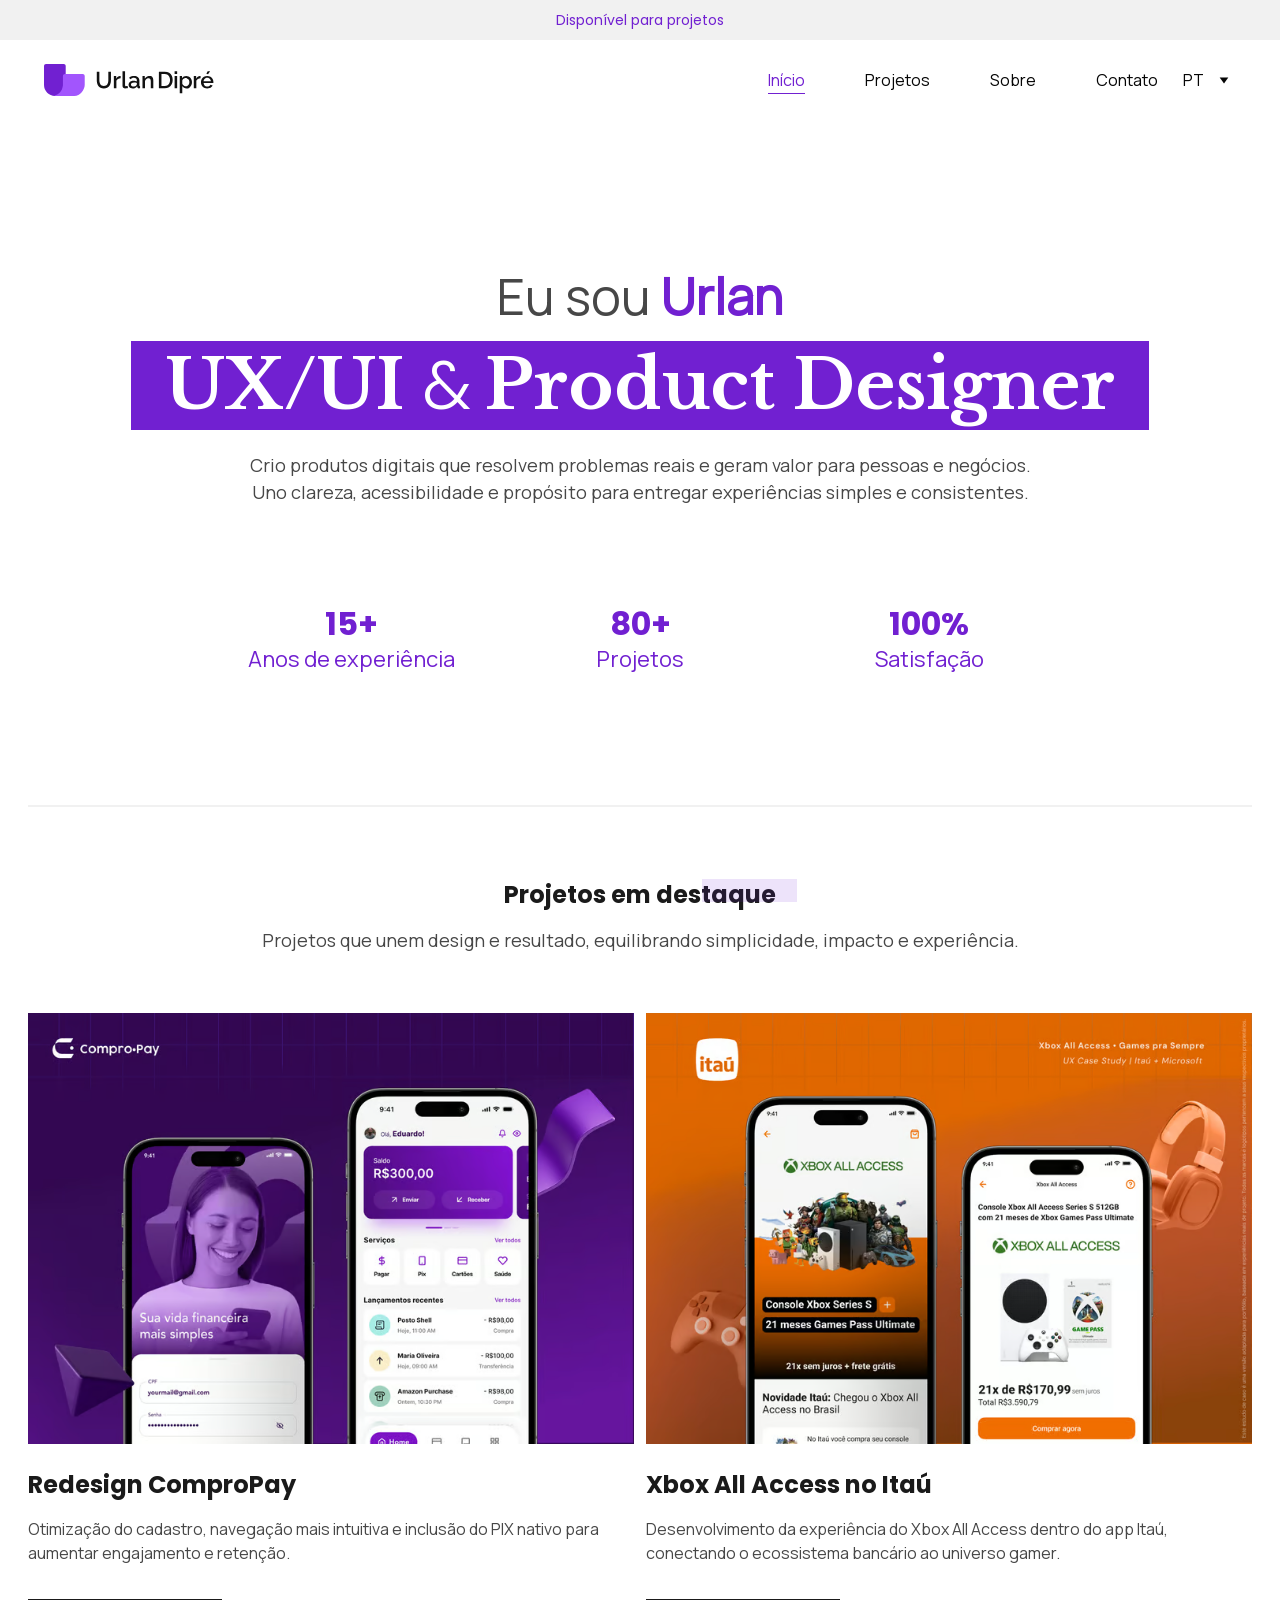
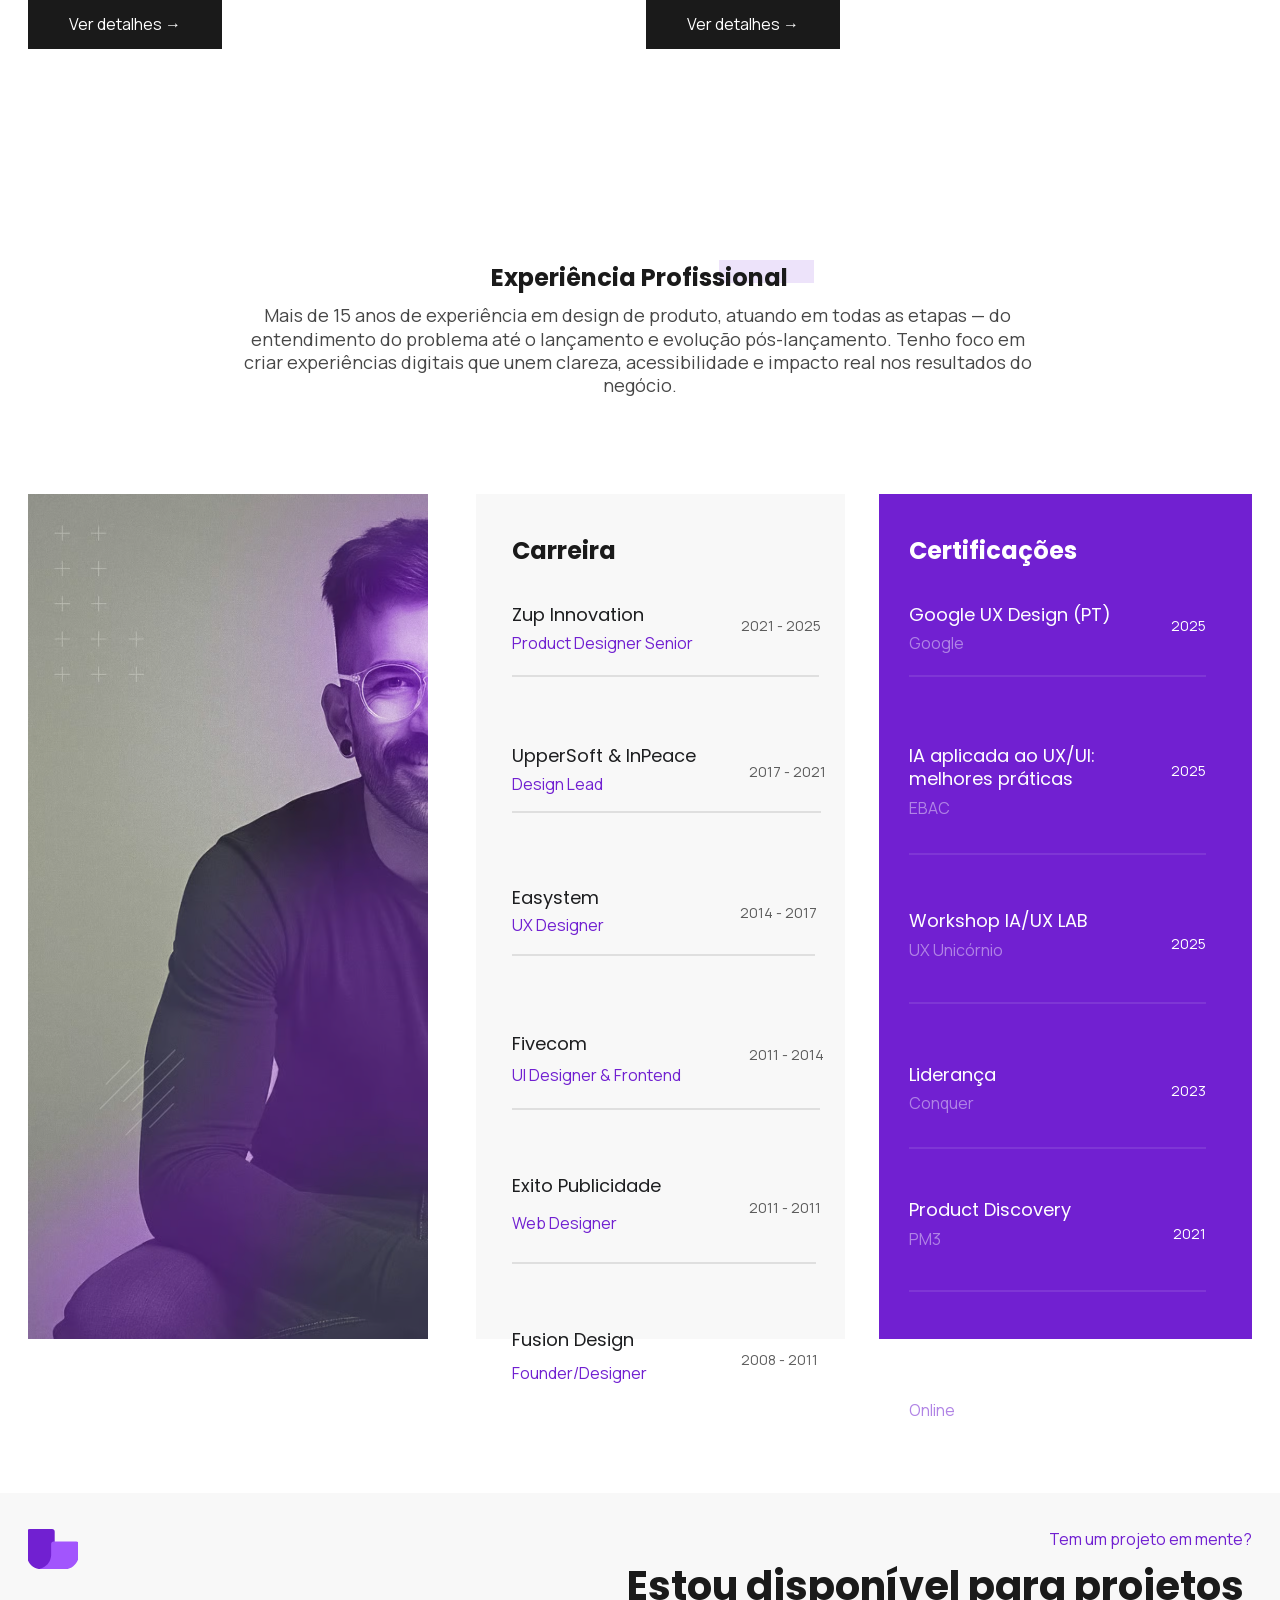
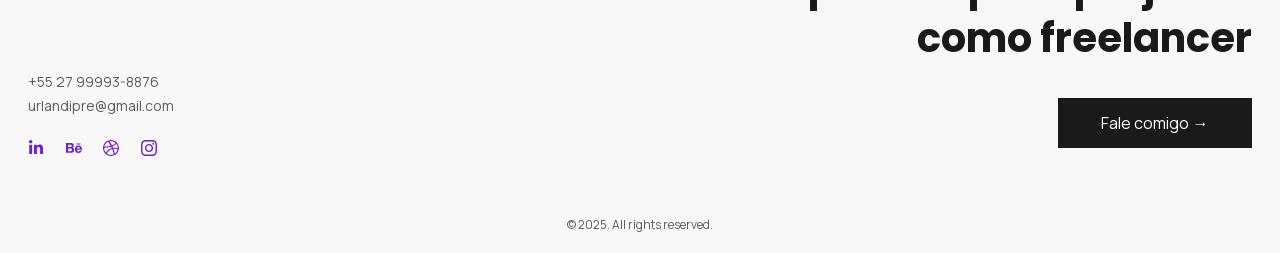
==== index.html @ 04e50b77 "Clone estático do site urlandipre.com Recriação fiel (pixel a pixel) do site original do Hostinger W" ====
<!DOCTYPE html>
<html lang="pt-BR"><head><meta charset="utf-8"><meta name="viewport" content="width=device-width, initial-scale=1.0"><meta name="generator" content="Hostinger Website Builder"><!--[--><title>Urlan Dipré | Product Designer &amp; UI/UX Designer | Portfólio | Urlan Dipré</title><meta name="description" content="Portfólio de Urlan Dipré, Product Designer e UX Designer. Ajudo empresas a criar produtos digitais que resolvem problemas reais e cativam seus usuários finais."><link rel="icon" size="16x16" href="assets/img/favicon-32x32-YX4jgvQq2ZiePKGp-2e952647.png"><link rel="icon" size="32x32" href="assets/img/favicon-32x32-YX4jgvQq2ZiePKGp-4b133446.png"><link rel="icon" size="192x192" href="assets/img/favicon-32x32-YX4jgvQq2ZiePKGp-9befa3a1.png"><link rel="apple-touch-icon" href="assets/img/favicon-32x32-YX4jgvQq2ZiePKGp-194b8c5a.png"><meta content="https://urlandipre.com/" property="og:url"><link rel="canonical" href="index.html"><meta content="Urlan Dipré | Product Designer &amp; UI/UX Designer | Portfólio | Urlan Dipré" property="og:title"><meta name="twitter:title" content="Urlan Dipré | Product Designer &amp; UI/UX Designer | Portfólio | Urlan Dipré"><meta content="website" property="og:type"><meta property="og:description" content="Portfólio de Urlan Dipré, Product Designer e UX Designer. Ajudo empresas a criar produtos digitais que resolvem problemas reais e cativam seus usuários finais."><meta name="twitter:description" content="Portfólio de Urlan Dipré, Product Designer e UX Designer. Ajudo empresas a criar produtos digitais que resolvem problemas reais e cativam seus usuários finais."><meta property="og:site_name" content="Urlan Dipré"><meta name="keywords" content="portfólio freelancer, design moderno, UX Designer"><meta content="https://urlandipre.com/assets/img/link-site-2x-AVLxgM4P4BuN07Lg-8f2420c2.jpg" property="og:image"><meta content="https://urlandipre.com/assets/img/link-site-2x-AVLxgM4P4BuN07Lg-8f2420c2.jpg" name="twitter:image"><meta content="" property="og:image:alt"><meta content="" name="twitter:image:alt"><meta name="twitter:card" content="summary_large_image"><!----><!----><!----><!----><!----><!--[--><link rel="alternate" hreflang="x-default" href="index.html"><link rel="alternate" hreflang="en" href="en/index.html"><link rel="alternate" hreflang="pt" href="index.html"><!--]--><link href="assets/css/font-faces-a764656a.css" rel="preconnect" crossorigin="true"><link href="assets/css/font-faces-a764656a.css" rel="preload" as="style"><link href="assets/css/font-faces-a764656a.css" rel="stylesheet" referrerpolicy="no-referrer"><!--]--><style></style><link rel="prefetch" href="assets/img/traffic-43b87271.txt"><link rel="stylesheet" href="assets/css/_slug_-OdI3wkKq-3c6b6619.css">
<style>:root{--color-meteorite-dark: #2f1c6a;--color-meteorite-dark-2: #1F1346;--color-meteorite: #8c85ff;--color-meteorite-light: #d5dfff;--color-primary-dark: #5025d1;--color-primary: #673de6;--color-primary-light: #ebe4ff;--color-primary-charts: #B39EF3;--color-danger-dark: #d63163;--color-danger: #fc5185;--color-danger-light: #ffe8ef;--color-danger-charts: #FEA8C2;--color-warning-dark: #fea419;--color-warning-dark-2: #9F6000;--color-warning-charts: #FFD28C;--color-warning: #ffcd35;--color-warning-light: #fff8e2;--color-success-dark: #008361;--color-success: #00b090;--color-success-light: #def4f0;--color-dark: #1d1e20;--color-gray-dark: #36344d;--color-gray: #727586;--color-gray-border: #dadce0;--color-gray-light: #f2f3f6;--color-light: #fff;--color-azure: #357df9;--color-azure-light: #e3ebf9;--color-azure-dark: #265ab2;--color-indigo: #6366F1;--color-neutral-200: #D8DAE0}.whats-app-bubble{position:fixed;right:20px;bottom:24px;z-index:19;display:flex;cursor:pointer;border-radius:100px;box-shadow:#00000026 0 4px 12px}#wtpQualitySign_fixedCSS,#wtpQualitySign_popupCSS{bottom:10px!important}#wtpQualitySign_fixedCSS{z-index:17!important}#wtpQualitySign_popupCSS{z-index:18!important}
</style><script type="application/ld+json">{"@context":"https://schema.org/","name":"Urlan Dipré | Product Designer & UI/UX Designer | Portfólio","url":"https://urlandipre.com","description":"Portfólio de Urlan Dipré, Product Designer e UX Designer. Ajudo empresas a criar produtos digitais que resolvem problemas reais e cativam seus usuários finais.","image":"https://urlandipre.com/assets/img/link-site-2x-AVLxgM4P4BuN07Lg-8f2420c2.jpg","inLanguage":"pt-BR","keywords":["portfólio freelancer","design moderno","UX Designer"],"@type":"WebSite"}</script><meta name="generator" content="Hostinger Website builder"></head>  <body> <div> <style>astro-island,astro-slot,astro-static-slot{display:contents}</style><div></div> <!--[--><main style="--h1-font-size: 64px; --h1-font-style: normal; --h1-font-family: var(--font-primary); --h1-font-weight: 500; --h1-line-height: 1.3em; --h1-m-font-size: 40px; --h1-letter-spacing: 0; --h1-text-transform: none; --h1-text-decoration: none; --h2-font-size: 56px; --h2-font-style: normal; --h2-font-family: var(--font-primary); --h2-font-weight: 500; --h2-line-height: 1.3em; --h2-m-font-size: 36px; --h2-letter-spacing: 0; --h2-text-transform: none; --h2-text-decoration: none; --h3-font-size: 48px; --h3-font-style: normal; --h3-font-family: var(--font-primary); --h3-font-weight: 500; --h3-line-height: 1.3em; --h3-m-font-size: 32px; --h3-letter-spacing: 0; --h3-text-transform: none; --h3-text-decoration: none; --h4-font-size: 40px; --h4-font-style: normal; --h4-font-family: var(--font-primary); --h4-font-weight: 500; --h4-line-height: 1.3em; --h4-m-font-size: 24px; --h4-letter-spacing: 0; --h4-text-transform: none; --h4-text-decoration: none; --h5-font-size: 32px; --h5-font-style: normal; --h5-font-family: var(--font-primary); --h5-font-weight: 500; --h5-line-height: 1.3em; --h5-m-font-size: 24px; --h5-letter-spacing: 0; --h5-text-transform: none; --h5-text-decoration: none; --h6-font-size: 24px; --h6-font-style: normal; --h6-font-family: var(--font-primary); --h6-font-weight: 500; --h6-line-height: 1.3em; --h6-m-font-size: 20px; --h6-letter-spacing: 0; --h6-text-transform: none; --h6-text-decoration: none; --body-font-size: 16px; --body-font-style: normal; --body-font-family: var(--font-secondary); --body-font-weight: 400; --body-line-height: 1.5em; --body-m-font-size: 16px; --body-letter-spacing: 0; --body-text-transform: none; --body-text-decoration: none; --font-primary: 'Poppins', sans-serif; --font-secondary: 'Manrope', sans-serif; --nav-link-color: rgb(5, 5, 5); --nav-link-font-size: 16px; --nav-link-font-style: normal; --nav-link-color-hover: rgb(113, 32, 209); --nav-link-font-family: var(--font-secondary); --nav-link-font-weight: 400; --nav-link-line-height: 1.5em; --nav-link-m-font-size: 16px; --nav-link-letter-spacing: 0; --nav-link-text-transform: none; --nav-link-text-decoration: none; --body-large-font-size: 18px; --body-large-font-style: normal; --body-large-font-family: var(--font-secondary); --body-large-font-weight: 400; --body-large-line-height: 1.5em; --body-large-m-font-size: 18px; --body-large-letter-spacing: 0; --body-large-text-transform: none; --body-large-text-decoration: none; --body-small-font-size: 14px; --body-small-font-style: normal; --body-small-font-family: var(--font-secondary); --body-small-font-weight: 400; --body-small-line-height: 1.5em; --body-small-m-font-size: 14px; --body-small-letter-spacing: 0; --body-small-text-transform: none; --body-small-text-decoration: none; --grid-button-primary-font-size: 16px; --grid-button-primary-padding-x: 40px; --grid-button-primary-padding-y: 16px; --grid-button-primary-font-color: #ffffff; --grid-button-primary-font-style: normal; --grid-button-primary-font-family: var(--font-secondary); --grid-button-primary-font-weight: 400; --grid-button-primary-line-height: normal; --grid-button-primary-m-font-size: 16px; --grid-button-primary-m-padding-x: 36px; --grid-button-primary-m-padding-y: 14px; --grid-button-primary-box-shadow-x: 0px; --grid-button-primary-box-shadow-y: 0px; --grid-button-primary-border-radius: 999px; --grid-button-primary-letter-spacing: normal; --grid-button-primary-text-transform: none; --grid-button-primary-box-shadow-blur: 0px; --grid-button-primary-text-decoration: none; --grid-button-primary-background-color: rgb(0, 0, 0); --grid-button-primary-box-shadow-color: rgba(0, 0, 0, 0); --grid-button-primary-box-shadow-spread: 0px; --grid-button-primary-box-shadow-x-hover: 0px; --grid-button-primary-box-shadow-y-hover: 0px; --grid-button-primary-transition-duration: 0.2s; --grid-button-primary-box-shadow-blur-hover: 0px; --grid-button-primary-background-color-hover: rgb(29, 30, 32); --grid-button-primary-box-shadow-color-hover: 0px; --grid-button-primary-box-shadow-spread-hover: 0px; --grid-button-primary-transition-timing-function: ease; --grid-button-secondary-font-size: 16px; --grid-button-secondary-padding-x: 40px; --grid-button-secondary-padding-y: 16px; --grid-button-secondary-font-color: rgb(0, 0, 0); --grid-button-secondary-font-style: normal; --grid-button-secondary-font-family: var(--font-secondary); --grid-button-secondary-font-weight: 400; --grid-button-secondary-line-height: normal; --grid-button-secondary-m-font-size: 16px; --grid-button-secondary-m-padding-x: 36px; --grid-button-secondary-m-padding-y: 14px; --grid-button-secondary-box-shadow-x: 0px; --grid-button-secondary-box-shadow-y: 0px; --grid-button-secondary-border-radius: 999px; --grid-button-secondary-letter-spacing: normal; --grid-button-secondary-text-transform: none; --grid-button-secondary-box-shadow-blur: 0px; --grid-button-secondary-text-decoration: none; --grid-button-secondary-background-color: white; --grid-button-secondary-box-shadow-color: rgba(0, 0, 0, 0); --grid-button-secondary-box-shadow-spread: 0px; --grid-button-secondary-box-shadow-x-hover: 0px; --grid-button-secondary-box-shadow-y-hover: 0px; --grid-button-secondary-transition-duration: 0.2s; --grid-button-secondary-box-shadow-blur-hover: 0px; --grid-button-secondary-background-color-hover: rgb(240, 240, 240); --grid-button-secondary-box-shadow-color-hover: 0px; --grid-button-secondary-box-shadow-spread-hover: 0px; --grid-button-secondary-transition-timing-function: ease; --e2abae00: 110px;" class="page"><div class="sticky-trigger"></div><!----><div class="top-blocks--sticky top-blocks"><section class="block-sticky-bar" data-block-id="stickyBar" style="--5bd99ccd: 100;" data-v-6290f57d="" data-qa="block-sticky-bar"><div class="block-background block-sticky-bar__background transition-with-bg" data-v-6290f57d="" style="--21fe064a: rgb(241, 241, 241); --38b011f4: 50%; --354660b6: 0%; --6b53147f: 50%; --bf4a5566: center; --487662d8: false;"><!----><!----><!----></div><div class="block-sticky-bar-layout transition transition--undefined transition--root-hidden" style="--block-padding-top: 0; --block-padding: 0; --block-padding-right: 0; --block-padding-bottom: 0; --block-padding-left: 0; --m-block-padding: 0 16px; --m-grid-template-rows: 1fr; --t-grid-template-rows: 1fr; --small-desktop-grid-template-rows: 1fr; --grid-template-rows: 1fr; --m-grid-template-columns: 100%; --grid-template-columns: 100%; --m-block-min-height: 40px; --t-block-min-height: 40px; --small-desktop-block-min-height: 40px; --block-min-height: 40px; --96c845ae: 1224px; --067a702b: 360px; --205f40f1: 0 16px; --a83e9362: 100;" data-v-6290f57d="" data-v-bea4450f="" data-qa="block-sticky-bar-layout"><!--[--><!--[--><div class="text-box block-sticky-bar__element" data-animation-role="block-element" data-v-6290f57d="" style="--54285089:break-spaces;--6191828b:break-spaces;"><p class="body-small" style="color: rgb(113, 32, 209)" dir="auto"><span style="color: rgb(113, 32, 209); text-transform: none; letter-spacing: normal; font-family: Poppins; font-weight: 400">Disponível para projetos</span></p></div><!--]--><!--]--></div></section><header class="block-header" style="--nav-link-font-weight:400;--nav-link-text-color:rgb(5, 5, 5);--nav-link-text-color-hover:rgb(113, 32, 209);--header-height-mobile:70px;--width:1240px;--padding-top:24px;--padding:24px 16px 24px 16px;--padding-right:16px;--padding-bottom:24px;--padding-left:16px;--m-padding-top:24px;--m-padding:24px 16px 24px 16px;--m-padding-right:16px;--m-padding-bottom:24px;--m-padding-left:16px;--logo-width:170px;--cartIconSize:24px;--link-spacing:60px;--m-logo-width:116.32292175292969px;--m-link-spacing:20px;--element-spacing:25px;--contrastBackgroundColor:rgb(224, 224, 224);--background-color:#ffffff;" backgroundcolorcontrast="rgb(224, 224, 224)" height="80" is-in-preview-mode="false" is-preview-mobile-view="false" data-v-6a88bed3=""><div class="background" style="--background-color:#ffffff;" data-v-6a88bed3=""></div><!--[--><div class="block-header-layout-desktop block-header-layout-desktop--desktop-1" style="--7708d8d2: min-content auto repeat(1, min-content); --a54fb50e: 40px;" data-v-a07a4ffe=""><!--[--><a class="block-header-logo block-header__logo" href="index.html" data-v-6a88bed3="" style="--0c1b1e60:170px;--5d79b3cd:32px;--21476ca4:24px;--43ce6f65:24;--dff81636:400;--653c9bff:116.32292175292969px;--2887ea0e:22px;--669f3aa2:24px;" data-v-4ae1c879=""><img class="block-header-logo__image" src="assets/img/colorblack-Yle4qEv43yT9LWEQ-78cb3f8d.svg" alt="Urlan Dipré logo" data-v-4ae1c879="" data-qa="builder-siteheader-img-logo"></a><!--]--><!--[--><nav class="block-header__nav" data-v-6a88bed3=""><ul class="block-header__nav-links" data-v-6a88bed3="" data-qa="builder-siteheader-emptyspace"><!--[--><li class="block-header-item" data-v-6a88bed3="" data-v-7a1586db=""><label class="block-header-item__label" data-v-7a1586db=""><!----><div class="item-content-wrapper item-content-wrapper--active block-header-item__item" aria-haspopup="false" data-v-7a1586db="" data-v-63e4f6b6="" data-qa="navigation-item-início"><a class="item-content" href="index.html" data-v-63e4f6b6="" data-qa="navigationblock-page-active-início">Início</a><!----></div><!----></label></li><li class="block-header-item" data-v-6a88bed3="" data-v-7a1586db=""><label class="block-header-item__label" data-v-7a1586db=""><!----><div class="item-content-wrapper block-header-item__item" aria-haspopup="false" data-v-7a1586db="" data-v-63e4f6b6="" data-qa="navigation-item-projetos"><a class="item-content" href="projetos.html" data-v-63e4f6b6="" data-qa="navigationblock-page-projetos">Projetos</a><!----></div><!----></label></li><li class="block-header-item" data-v-6a88bed3="" data-v-7a1586db=""><label class="block-header-item__label" data-v-7a1586db=""><!----><div class="item-content-wrapper block-header-item__item" aria-haspopup="false" data-v-7a1586db="" data-v-63e4f6b6="" data-qa="navigation-item-sobre"><a class="item-content" href="sobre.html" data-v-63e4f6b6="" data-qa="navigationblock-page-sobre">Sobre</a><!----></div><!----></label></li><li class="block-header-item" data-v-6a88bed3="" data-v-7a1586db=""><label class="block-header-item__label" data-v-7a1586db=""><!----><div class="item-content-wrapper block-header-item__item" aria-haspopup="false" data-v-7a1586db="" data-v-63e4f6b6="" data-qa="navigation-item-contato"><a class="item-content" href="contato.html" data-v-63e4f6b6="" data-qa="navigationblock-page-contato">Contato</a><!----></div><!----></label></li><!--]--></ul></nav><!--]--><!--[--><div class="language-switcher block-header__language-switcher" tabindex="0" data-v-6a88bed3="" style="--dcfd20ac:hidden;--021cac82:0;--1a67d35b:none;"><div class="language-switcher__button" data-qa="navigation-language-switcher"><div class="language-switcher__locale">pt</div><svg class="language-switcher__icon" width="10" height="7" viewBox="0 0 10 7" fill="none" xmlns="http://www.w3.org/2000/svg"><path d="M5 6.5L0.669873 0.5L9.33013 0.500001L5 6.5Z" fill="currentColor"></path></svg></div><div class="language-switcher__dropdown-area"><ul class="language-switcher__dropdown"><!--[--><li class="language-switcher__dropdown-item" data-qa="navigation-language-switcher-en"><a href="en/index.html" class="language-switcher__dropdown-link"><!----> English</a></li><li class="language-switcher__dropdown-item" data-qa="navigation-language-switcher-pt"><a href="index.html" class="--current language-switcher__dropdown-link"><!----> Português</a></li><!--]--></ul></div></div><!--]--><!--[--><!--]--><!--[--><!--]--><!--[--><!--]--></div><div class="block-header-layout-mobile block-header-layout-mobile--mobile-1" style="--7708d8d2: min-content auto repeat(1, min-content); --a54fb50e: 40px;" data-v-a07a4ffe=""><!--[--><a class="block-header-logo block-header__logo" href="index.html" data-v-6a88bed3="" style="--0c1b1e60:170px;--5d79b3cd:32px;--21476ca4:24px;--43ce6f65:24;--dff81636:400;--653c9bff:116.32292175292969px;--2887ea0e:22px;--669f3aa2:24px;" data-v-4ae1c879=""><img class="block-header-logo__image" src="assets/img/colorblack-Yle4qEv43yT9LWEQ-78cb3f8d.svg" alt="Urlan Dipré logo" data-v-4ae1c879="" data-qa="builder-siteheader-img-logo"></a><!--]--><!--[--><!--]--><!--[--><button type="button" class="burger block-header__hamburger-menu" title="Menu" data-v-6a88bed3="" style="--165ebbac:var(--nav-link-text-color);" data-v-ccf9b649="" data-qa="builder-siteheader-btn-hamburger"><span class="burger__bun" data-v-ccf9b649=""></span><span class="burger__meat" data-v-ccf9b649=""></span><span class="burger__bun" data-v-ccf9b649=""></span></button><!--]--><div class="block-header-layout-mobile__dropdown--link-align-right block-header-layout-mobile__dropdown" data-v-a07a4ffe=""><!--[--><nav class="block-header__nav" data-v-6a88bed3=""><ul class="block-header__nav-links" data-v-6a88bed3="" data-qa="builder-siteheader-emptyspace"><!--[--><li class="block-header-item" data-v-6a88bed3="" data-v-7a1586db=""><label class="block-header-item__label" data-v-7a1586db=""><!----><div class="item-content-wrapper item-content-wrapper--active block-header-item__item" aria-haspopup="false" data-v-7a1586db="" data-v-63e4f6b6="" data-qa="navigation-item-início"><a class="item-content" href="index.html" data-v-63e4f6b6="" data-qa="navigationblock-page-active-início">Início</a><!----></div><!----></label></li><li class="block-header-item" data-v-6a88bed3="" data-v-7a1586db=""><label class="block-header-item__label" data-v-7a1586db=""><!----><div class="item-content-wrapper block-header-item__item" aria-haspopup="false" data-v-7a1586db="" data-v-63e4f6b6="" data-qa="navigation-item-projetos"><a class="item-content" href="projetos.html" data-v-63e4f6b6="" data-qa="navigationblock-page-projetos">Projetos</a><!----></div><!----></label></li><li class="block-header-item" data-v-6a88bed3="" data-v-7a1586db=""><label class="block-header-item__label" data-v-7a1586db=""><!----><div class="item-content-wrapper block-header-item__item" aria-haspopup="false" data-v-7a1586db="" data-v-63e4f6b6="" data-qa="navigation-item-sobre"><a class="item-content" href="sobre.html" data-v-63e4f6b6="" data-qa="navigationblock-page-sobre">Sobre</a><!----></div><!----></label></li><li class="block-header-item" data-v-6a88bed3="" data-v-7a1586db=""><label class="block-header-item__label" data-v-7a1586db=""><!----><div class="item-content-wrapper block-header-item__item" aria-haspopup="false" data-v-7a1586db="" data-v-63e4f6b6="" data-qa="navigation-item-contato"><a class="item-content" href="contato.html" data-v-63e4f6b6="" data-qa="navigationblock-page-contato">Contato</a><!----></div><!----></label></li><!--]--></ul></nav><!--]--><!--[--><div class="language-switcher block-header__language-switcher" tabindex="0" data-v-6a88bed3="" style="--dcfd20ac:hidden;--021cac82:0;--1a67d35b:none;"><div class="language-switcher__button" data-qa="navigation-language-switcher"><div class="language-switcher__locale">pt</div><svg class="language-switcher__icon" width="10" height="7" viewBox="0 0 10 7" fill="none" xmlns="http://www.w3.org/2000/svg"><path d="M5 6.5L0.669873 0.5L9.33013 0.500001L5 6.5Z" fill="currentColor"></path></svg></div><div class="language-switcher__dropdown-area"><ul class="language-switcher__dropdown"><!--[--><li class="language-switcher__dropdown-item" data-qa="navigation-language-switcher-en"><a href="en/index.html" class="language-switcher__dropdown-link"><!----> English</a></li><li class="language-switcher__dropdown-item" data-qa="navigation-language-switcher-pt"><a href="index.html" class="--current language-switcher__dropdown-link"><!----> Português</a></li><!--]--></ul></div></div><!--]--><!--[--><!--]--><!--[--><!--]--></div></div><!--]--></header></div><div class="page__blocks"><!--[--><section id="zFpT1m" class="block block--desktop-first-visible block--mobile-first-visible" style="--block-padding-top:16px;--block-padding:16px 0 16px 0;--block-padding-right:0;--block-padding-bottom:16px;--block-padding-left:0;--m-block-padding:16px;" data-v-d87a02d1="" data-qa="block"><div class="block-background block-background--fixed transition-with-bg" data-v-d87a02d1="" style="--21fe064a: rgb(255, 255, 255); --38b011f4: 85%; --354660b6: 85%; --6b53147f: 15%; --bf4a5566: center; --487662d8: false;"><!----><!----><!----></div><div class="block-layout block-layout--layout" style="--m-grid-template-rows:11.944444444444445vw auto 3.611111111111111vw auto 5.555555555555555vw 25.555555555555557vw 1.3888888888888888vw 2.5vw auto auto 5.277777777777778vw auto 12.222222222222221vw auto 3.0555555555555554vw auto 3.3333333333333335vw auto 13px;--t-grid-template-rows:minmax(43px, auto) minmax(53px, auto) minmax(13px, auto) minmax(90px, auto) minmax(20px, auto) minmax(92px, auto) minmax(5px, auto) minmax(9px, auto) minmax(10px, auto) minmax(21px, auto) minmax(19px, auto) minmax(6px, auto) minmax(44px, auto) minmax(31px, auto) minmax(11px, auto) minmax(24px, auto) minmax(12px, auto) minmax(21px, auto) 1fr;--small-desktop-grid-template-rows:1.9607843137254901vw 9.803921568627452vw auto auto 0.8169934640522876vw auto 1.7973856209150327vw auto 7.92483660130719vw auto 0.16339869281045752vw auto 9.803921568627452vw auto 35.671875px;--grid-template-rows:minmax(24px, auto) minmax(120px, auto) minmax(36px, auto) minmax(30px, auto) minmax(10px, auto) minmax(88px, auto) minmax(22px, auto) minmax(54px, auto) minmax(97px, auto) minmax(42px, auto) minmax(2px, auto) minmax(26px, auto) minmax(120px, auto) minmax(1.328125px, auto) 1fr;--m-grid-template-columns:20.121951219512198% 18.29268292682927% 9.75609756097561% 1.8292682926829267% 1.8292682926829267% 48.170731707317074%;--grid-template-columns:8.415032679738562% 8.415032679738562% 19.11764705882353% 4.493464052287582% 19.11764705882353% 4.493464052287582% 19.11764705882353% 3.6764705882352944% 4.738562091503268% 8.415032679738562%;--m-block-min-height:auto;--t-block-min-height:537px;--small-desktop-block-min-height:auto;--block-min-height:708px;--cf684206:1224px;--1b0ec2ff:360px;--b11075fe:0 4.444444444444445vw;--5a2609c5:0 16px;" data-v-d87a02d1=""><!--[--><!--[--><div class="layout-element layout-element--layout layout-element transition transition--slide" style="--text:center;--align:flex-start;--m-text:center;--justify:flex-start;--m-element-margin:0 0 16px 0;--z-index:1;--grid-row:6/7;--grid-column:2/10;--m-grid-row:4/5;--m-grid-column:1/7;--7c3810b2:88px;--36d4e892:90px;" data-v-4edbe80f="" data-qa="layout-element-wrapper:znunhw"><!--[--><!----><!----><!----><!----><!----><div class="text-box layout-element__component layout-element__component--GridTextBox" id="zNUnhW" data-v-4edbe80f="" style="--54285089:break-spaces;--cbf4efae:rgb(113, 32, 209);--6191828b:break-spaces;" data-qa="gridtextbox:znunhw"><h2 style="color: rgb(255, 255, 255); --lineHeightMobile: 1.3; --lineHeightDesktop: 1.3; --fontSizeMobile: 34px; --fontSizeDesktop: 68px" dir="auto"><span style="font-family: Libre\ Baskerville; font-weight: 700"><strong>UX/UI </strong></span><span style="font-family: Poppins; font-weight: 300">&amp;<strong> </strong></span><span style="font-family: Libre\ Baskerville; font-weight: 700"><strong>Product Designer</strong></span></h2></div><!----><!----><!----><!----><!----><!----><!----><!----><!----><!--[--><!--]--><!--]--></div><div class="layout-element layout-element--layout layout-element transition transition--slide" style="--text:center;--align:flex-start;--justify:flex-start;--m-element-margin:0 0 16px 0;--z-index:2;--grid-row:8/9;--grid-column:3/8;--m-grid-row:6/13;--m-grid-column:1/7;--7c3810b2:54px;--36d4e892:162px;" data-v-4edbe80f="" data-qa="layout-element-wrapper:zbyxln"><!--[--><!----><!----><!----><!----><!----><div class="text-box layout-element__component layout-element__component--GridTextBox" id="zbYXLN" data-v-4edbe80f="" style="--54285089:break-spaces;--6191828b:break-spaces;" data-qa="gridtextbox:zbyxln"><p dir="auto" style="color: rgb(71, 71, 71)" class="body-large">Crio produtos digitais que resolvem problemas reais e geram valor para pessoas e negócios.<br>Uno clareza, acessibilidade e propósito para entregar experiências simples e consistentes.</p></div><!----><!----><!----><!----><!----><!----><!----><!----><!----><!--[--><!--]--><!--]--></div><div class="layout-element layout-element--layout layout-element transition transition--slide" style="--text:center;--align:flex-start;--justify:flex-start;--m-element-margin:0 0 16px 0;--z-index:3;--grid-row:3/5;--grid-column:2/10;--m-grid-row:2/3;--m-grid-column:1/7;--7c3810b2:66px;--36d4e892:53px;" data-v-4edbe80f="" data-qa="layout-element-wrapper:z8rxhj"><!--[--><!----><!----><!----><!----><!----><div class="text-box layout-element__component layout-element__component--GridTextBox" id="z8RXHJ" data-v-4edbe80f="" style="--54285089:break-spaces;--6191828b:break-spaces;" data-qa="gridtextbox:z8rxhj"><h1 style="color: rgb(26, 26, 26); --lineHeightDesktop: 1.3; --fontSizeDesktop: 50px" dir="auto"><span style="color: rgb(71, 71, 71); font-family: Manrope; font-weight: 400">Eu sou</span><span style="font-family: Manrope; font-weight: 400"> </span><span style="color: rgb(113, 32, 209); font-family: Manrope; font-weight: 400"><strong>Urlan</strong></span></h1></div><!----><!----><!----><!----><!----><!----><!----><!----><!----><!--[--><!--]--><!--]--></div><div class="layout-element layout-element--layout layout-element transition transition--slide" style="--text:center;--align:flex-start;--justify:flex-start;--m-element-margin:0 0 16px 0;--z-index:4;--grid-row:10/11;--grid-column:3/4;--m-grid-row:14/15;--m-grid-column:1/4;--7c3810b2:42px;--36d4e892:31px;" data-v-4edbe80f="" data-qa="layout-element-wrapper:zc05lo"><!--[--><!----><!----><!----><!----><!----><div class="text-box layout-element__component layout-element__component--GridTextBox" id="zc05Lo" data-v-4edbe80f="" style="--54285089:break-spaces;--6191828b:break-spaces;" data-qa="gridtextbox:zc05lo"><h5 style="color: rgb(113, 32, 209)" dir="auto"><strong>15+</strong></h5></div><!----><!----><!----><!----><!----><!----><!----><!----><!----><!--[--><!--]--><!--]--></div><div class="layout-element layout-element--layout layout-element transition transition--slide" style="--text:center;--align:flex-start;--justify:flex-start;--m-element-margin:0 0 16px 0;--z-index:5;--grid-row:12/13;--grid-column:3/4;--m-grid-row:16/17;--m-grid-column:1/4;--7c3810b2:26px;--36d4e892:24px;" data-v-4edbe80f="" data-qa="layout-element-wrapper:zh3bvu"><!--[--><!----><!----><!----><!----><!----><div class="text-box layout-element__component layout-element__component--GridTextBox" id="zh3bvU" data-v-4edbe80f="" style="--54285089:break-spaces;--6191828b:break-spaces;" data-qa="gridtextbox:zh3bvu"><p class="body" style="color: rgb(113, 32, 209); --lineHeightDesktop: 1.16; --fontSizeDesktop: 22px" dir="auto">Anos de experiência</p></div><!----><!----><!----><!----><!----><!----><!----><!----><!----><!--[--><!--]--><!--]--></div><div class="layout-element layout-element--layout layout-element transition transition--slide" style="--text:center;--align:flex-start;--justify:flex-start;--m-element-margin:0 0 16px 0;--z-index:6;--grid-row:10/11;--grid-column:5/6;--m-grid-row:14/15;--m-grid-column:6/7;--7c3810b2:42px;--36d4e892:31px;" data-v-4edbe80f="" data-qa="layout-element-wrapper:zcicuq"><!--[--><!----><!----><!----><!----><!----><div class="text-box layout-element__component layout-element__component--GridTextBox" id="zciCUQ" data-v-4edbe80f="" style="--54285089:break-spaces;--6191828b:break-spaces;" data-qa="gridtextbox:zcicuq"><h5 style="color: rgb(113, 32, 209)" dir="auto"><strong>80+</strong></h5></div><!----><!----><!----><!----><!----><!----><!----><!----><!----><!--[--><!--]--><!--]--></div><div class="layout-element layout-element--layout layout-element transition transition--slide" style="--text:center;--align:flex-start;--justify:flex-start;--m-element-margin:0 0 16px 0;--z-index:7;--grid-row:12/13;--grid-column:5/6;--m-grid-row:16/17;--m-grid-column:6/7;--7c3810b2:26px;--36d4e892:24px;" data-v-4edbe80f="" data-qa="layout-element-wrapper:z-sssc"><!--[--><!----><!----><!----><!----><!----><div class="text-box layout-element__component layout-element__component--GridTextBox" id="z-sSsC" data-v-4edbe80f="" style="--54285089:break-spaces;--6191828b:break-spaces;" data-qa="gridtextbox:z-sssc"><p class="body" style="color: rgb(113, 32, 209); --lineHeightDesktop: 1.16; --fontSizeDesktop: 22px" dir="auto">Projetos</p></div><!----><!----><!----><!----><!----><!----><!----><!----><!----><!--[--><!--]--><!--]--></div><div class="layout-element layout-element--layout layout-element layout-element--mobile-element-hidden transition transition--slide" style="--text:center;--align:flex-start;--justify:flex-start;--m-element-margin:0 0 16px 0;--z-index:8;--grid-row:10/11;--grid-column:7/8;--m-grid-row:9/11;--m-grid-column:5/7;--7c3810b2:42px;--36d4e892:31px;" data-v-4edbe80f="" data-qa="layout-element-wrapper:zagnky"><!--[--><!----><!----><!----><!----><!----><div class="text-box layout-element__component layout-element__component--GridTextBox" id="zaGnkY" data-v-4edbe80f="" style="--54285089:break-spaces;--6191828b:break-spaces;" data-qa="gridtextbox:zagnky"><h5 style="color: rgb(113, 32, 209)" dir="auto"><strong>100%</strong></h5></div><!----><!----><!----><!----><!----><!----><!----><!----><!----><!--[--><!--]--><!--]--></div><div class="layout-element layout-element--layout layout-element layout-element--mobile-element-hidden transition transition--slide" style="--text:center;--align:flex-start;--justify:flex-start;--m-element-margin:0 0 16px 0;--z-index:9;--grid-row:12/13;--grid-column:7/8;--m-grid-row:7/10;--m-grid-column:6/7;--7c3810b2:26px;--36d4e892:24px;" data-v-4edbe80f="" data-qa="layout-element-wrapper:zcdubo"><!--[--><!----><!----><!----><!----><!----><div class="text-box layout-element__component layout-element__component--GridTextBox" id="zCduBO" data-v-4edbe80f="" style="--54285089:break-spaces;--6191828b:break-spaces;" data-qa="gridtextbox:zcdubo"><p class="body" style="color: rgb(113, 32, 209); --lineHeightDesktop: 1.16; --fontSizeDesktop: 22px" dir="auto">Satisfação</p></div><!----><!----><!----><!----><!----><!----><!----><!----><!----><!--[--><!--]--><!--]--></div><div class="layout-element layout-element--layout layout-element layout-element--desktop-element-hidden layout-element--mobile-element-hidden transition transition--slide transition--root-hidden" style="--align:center;--justify:center;--m-element-margin:0 0 16px 0;--z-index:10;--grid-row:2/4;--grid-column:9/11;--m-grid-row:8/12;--m-grid-column:2/3;--hidden-element-z-index:0;--7c3810b2:156px;--36d4e892:59px;" data-v-4edbe80f="" data-qa="layout-element-wrapper:z48hck"><!--[--><!----><!----><!----><!----><!----><!----><!----><!----><!----><div id="z48hCk" class="image-wrapper image-wrapper--layout layout-element__component layout-element__component--GridImage" data-v-4edbe80f="" style="--54a109e6:156px;--3e67ee8b:59px;" data-v-cb1e0aee="" data-qa="gridimage:z48hck"><div rel="nofollow" title="" style="--9c00fd5c:13.15359477124183vw;--09ad0563:12.745098039215685vw;--5de16d65:100%;--4beec8a0:auto;" class="image image--grid image-wrapper--desktop" data-selector="data-image" data-animation-role="image" data-v-cb1e0aee="" data-v-e7628ce9="" data-qa="grid-image"><img alt="" src="assets/img/2_3-m2WqE1W2vRtx74Ma-0093aeca.avif" srcset="assets/img/2_3-m2WqE1W2vRtx74Ma-0093aeca.avif 328w,assets/img/2_3-m2WqE1W2vRtx74Ma-fbcd4f2f.avif 656w,assets/img/2_3-m2WqE1W2vRtx74Ma-28c35414.avif 861w,assets/img/2_3-m2WqE1W2vRtx74Ma-28c35414.avif 984w,assets/img/2_3-m2WqE1W2vRtx74Ma-0093aeca.avif 161w,assets/img/2_3-m2WqE1W2vRtx74Ma-0093aeca.avif 322w" sizes="(min-width: 920px) 161px, 60px" height="156" width="161" loading="eager" class="image__image" data-v-e7628ce9="" data-qa="builder-gridelement-gridimage"><!--[--><!--]--></div><div rel="nofollow" title="" style="--9c00fd5c:4.901960784313726vw;--09ad0563:4.8202614379084965vw;--5de16d65:16.666666666666668vw;--4beec8a0:16.38888888888889vw;" class="image image--grid image-wrapper--mobile" data-selector="data-image" data-animation-role="image" data-v-cb1e0aee="" data-v-e7628ce9="" data-qa="grid-image"><img alt="" src="assets/img/2_3-m2WqE1W2vRtx74Ma-1f5aa903.avif" srcset="assets/img/2_3-m2WqE1W2vRtx74Ma-1f5aa903.avif 360w,assets/img/2_3-m2WqE1W2vRtx74Ma-bce92978.avif 720w,assets/img/2_3-m2WqE1W2vRtx74Ma-ad03266b.avif 945w,assets/img/2_3-m2WqE1W2vRtx74Ma-2965331b.avif 1080w,assets/img/2_3-m2WqE1W2vRtx74Ma-1f5aa903.avif 60w,assets/img/2_3-m2WqE1W2vRtx74Ma-1f5aa903.avif 120w" sizes="(min-width: 920px) 161px, 60px" height="59" width="60" loading="eager" class="image__image" data-v-e7628ce9="" data-qa="builder-gridelement-gridimage"><!--[--><!--]--></div></div><!----><!----><!----><!----><!----><!--[--><!--]--><!--]--></div><div class="layout-element layout-element--layout layout-element" style="--z-index:11;--grid-row:14/15;--grid-column:1/11;--m-grid-row:18/19;--m-grid-column:1/7;--7c3810b2:1.328125px;--36d4e892:21px;" data-v-4edbe80f="" data-qa="layout-element-wrapper:z_9cvf"><!--[--><!----><!----><!----><!----><!----><!----><!----><!----><!----><!----><!----><div id="z_9CVF" class="grid-embed layout-element__component layout-element__component--GridEmbed" data-v-4edbe80f="" style="--2a636e7b: 2px;" data-v-10b15f82="" data-qa="gridembed:z_9cvf"><iframe data-v-10b15f82="" class="grid-embed__iframe" srcdoc="&lt;!DOCTYPE html&gt;
	&lt;head&gt;
&lt;style&gt;
	html {
		overflow: hidden;
	}

	* {
		margin: 0;
		padding: 0;
		box-sizing: border-box;
 	}

 	iframe {
 		max-width: 100%;
 	}
&lt;/style&gt;
&lt;/head&gt;
	&lt;body&gt; &lt;hr style=&quot;border-style: solid; --border-top-width: 0.5px; max-width: 100%; width: 100%; border-color: #f1f1f1; opacity: 1;&quot;&gt;
&lt;script&gt;
	const heightObserver = new ResizeObserver(([{ contentRect }]) =&gt; {
		window.parent.postMessage({ action: 'iframeHeightUpdated', height: contentRect.height, id: 'z_9CVF' }, '*');
	});

	heightObserver.observe(document.documentElement);
&lt;/script&gt;
&lt;/body&gt;
&lt;/html&gt;" title="custom code element" data-qa="builder-gridelement-gridembed-iframe"></iframe></div><!----><!----><!----><!--[--><!--]--><!--]--></div><!--]--><!--]--></div><!----><!----><!----><!----><!----><!----><!----></section><section id="zrqkZu" class="block" style="--block-padding-top:16px;--block-padding:16px 0 16px 0;--block-padding-right:0;--block-padding-bottom:16px;--block-padding-left:0;--m-block-padding:16px;" data-v-d87a02d1="" data-qa="block"><div class="block-background block-background--fixed transition-with-bg" data-v-d87a02d1="" style="--21fe064a: rgb(255, 255, 255); --38b011f4: 85%; --354660b6: 85%; --6b53147f: 15%; --bf4a5566: center; --487662d8: false;"><!----><!----><!----></div><div class="block-layout block-layout--layout" style="--m-grid-template-rows:5.833333333333333vw 15.555555555555555vw auto auto 4.166666666666667vw auto 8.333333333333334vw auto 5.277777777777778vw auto 3.3333333333333335vw auto 7.222222222222222vw auto 15vw auto 4.444444444444445vw auto 3.888888888888889vw auto 6.666666666666667vw auto 40px;--t-grid-template-rows:minmax(21px, auto) minmax(56px, auto) minmax(16px, auto) minmax(11px, auto) minmax(15px, auto) minmax(72px, auto) minmax(30px, auto) minmax(240px, auto) minmax(19px, auto) minmax(31px, auto) minmax(12px, auto) minmax(72px, auto) minmax(26px, auto) minmax(50px, auto) minmax(54px, auto) minmax(240px, auto) minmax(16px, auto) minmax(31px, auto) minmax(14px, auto) minmax(72px, auto) minmax(24px, auto) minmax(50px, auto) 1fr;--small-desktop-grid-template-rows:4.166666666666667vw auto auto 1.5522875816993464vw auto 4.901960784313726vw auto 2.042483660130719vw auto 1.3888888888888888vw auto 2.7777777777777777vw auto 142px;--grid-template-rows:minmax(51px, auto) minmax(23px, auto) minmax(8px, auto) minmax(19px, auto) minmax(23px, auto) minmax(60px, auto) minmax(431px, auto) minmax(25px, auto) minmax(31px, auto) minmax(17px, auto) minmax(48px, auto) minmax(34px, auto) minmax(50px, auto) 1fr;--m-grid-template-columns:51.829268292682926% 31.097560975609756% 17.073170731707318%;--grid-template-columns:15.849673202614378% 0.9803921568627451% 32.6797385620915% 0.9803921568627451% 4.57516339869281% 7.761437908496732% 3.5130718954248366% 16.830065359477125% 16.830065359477125%;--m-block-min-height:auto;--t-block-min-height:1212px;--small-desktop-block-min-height:auto;--block-min-height:962px;--cf684206:1224px;--1b0ec2ff:360px;--b11075fe:0 4.444444444444445vw;--5a2609c5:0 16px;" data-v-d87a02d1=""><!--[--><!--[--><div class="layout-element layout-element--layout layout-element transition transition--slide" style="--text:center;--align:flex-start;--m-text:center;--justify:flex-start;--m-element-margin:0 0 16px 0;--z-index:1;--grid-row:2/4;--grid-column:1/10;--m-grid-row:2/5;--m-grid-column:1/4;--7c3810b2:31px;--36d4e892:83px;" data-v-4edbe80f="" data-qa="layout-element-wrapper:ai-gerexz"><!--[--><!----><!----><!----><!----><!----><div class="text-box layout-element__component layout-element__component--GridTextBox" id="ai-GeREXZ" data-v-4edbe80f="" style="--54285089:break-spaces;--6191828b:break-spaces;" data-qa="gridtextbox:ai-gerexz"><h3 dir="auto" style="color: rgb(26, 26, 26); --lineHeightDesktop: 1.3; --fontSizeDesktop: 24px"><strong>Projetos em destaque</strong></h3></div><!----><!----><!----><!----><!----><!----><!----><!----><!----><!--[--><!--]--><!--]--></div><div class="layout-element layout-element--layout layout-element transition transition--slide" style="--text:center;--align:flex-start;--justify:flex-start;--m-element-margin:0 0 16px 0;--z-index:2;--grid-row:5/6;--grid-column:3/9;--m-grid-row:6/7;--m-grid-column:1/4;--7c3810b2:23px;--36d4e892:72px;" data-v-4edbe80f="" data-qa="layout-element-wrapper:ai-m-jr1j"><!--[--><!----><!----><!----><!----><!----><div class="text-box layout-element__component layout-element__component--GridTextBox" id="ai-M-JR1j" data-v-4edbe80f="" style="--54285089:break-spaces;--6191828b:break-spaces;" data-qa="gridtextbox:ai-m-jr1j"><p class="body" style="color: rgb(71, 71, 71); --lineHeightDesktop: 1.3; --fontSizeDesktop: 18px" dir="auto"><span style="font-weight: 400">Projetos que unem design e resultado, equilibrando simplicidade, impacto e experiência.</span></p></div><!----><!----><!----><!----><!----><!----><!----><!----><!----><!--[--><!--]--><!--]--></div><div class="layout-element layout-element--layout layout-element transition transition--slide transition--root-hidden" style="--align:center;--justify:center;--m-element-margin:0 0 16px 0;--z-index:3;--grid-row:7/8;--grid-column:1/4;--m-grid-row:8/9;--m-grid-column:1/4;--7c3810b2:431px;--36d4e892:240px;" data-v-4edbe80f="" data-qa="layout-element-wrapper:ai-otr7dw"><!--[--><!----><!----><!----><!----><!----><!----><!----><!----><!----><div id="ai-oTr7DW" class="image-wrapper image-wrapper--layout layout-element__component layout-element__component--GridImage" data-v-4edbe80f="" style="--54a109e6:431px;--3e67ee8b:240px;" data-v-cb1e0aee="" data-qa="gridimage:ai-otr7dw"><div rel="nofollow" title="" style="--f177488a:0px;--9c00fd5c:49.509803921568626vw;--09ad0563:35.212418300653596vw;--7cc1e967:0px;--5de16d65:100%;--4beec8a0:auto;" class="image image--grid image-wrapper--desktop" data-selector="data-image" data-animation-role="image" data-v-cb1e0aee="" data-v-e7628ce9="" data-qa="grid-image"><img alt="" src="assets/img/capa-3x-P95vMt5ZWL3ufxwJ-abca5d0c.avif" srcset="assets/img/capa-3x-P95vMt5ZWL3ufxwJ-0dfbd2c8.avif 328w,assets/img/capa-3x-P95vMt5ZWL3ufxwJ-abca5d0c.avif 656w,assets/img/capa-3x-P95vMt5ZWL3ufxwJ-533731be.avif 861w,assets/img/capa-3x-P95vMt5ZWL3ufxwJ-a9717d5c.avif 984w,assets/img/capa-3x-P95vMt5ZWL3ufxwJ-abca5d0c.avif 606w,assets/img/capa-3x-P95vMt5ZWL3ufxwJ-7069b645.avif 1212w" sizes="(min-width: 920px) 606px, 328px" height="431" width="606" loading="lazy" class="image__image" data-v-e7628ce9="" data-qa="builder-gridelement-gridimage"><!--[--><!--]--></div><div rel="nofollow" title="" style="--f177488a:0px;--9c00fd5c:26.797385620915033vw;--09ad0563:19.607843137254903vw;--7cc1e967:0px;--5de16d65:91.11111111111111vw;--4beec8a0:66.66666666666667vw;" class="image image--grid image-wrapper--mobile" data-selector="data-image" data-animation-role="image" data-v-cb1e0aee="" data-v-e7628ce9="" data-qa="grid-image"><img alt="" src="assets/img/capa-3x-P95vMt5ZWL3ufxwJ-53e7afc0.avif" srcset="assets/img/capa-3x-P95vMt5ZWL3ufxwJ-c2f2318c.avif 360w,assets/img/capa-3x-P95vMt5ZWL3ufxwJ-dd5acd60.avif 720w,assets/img/capa-3x-P95vMt5ZWL3ufxwJ-4b878b56.avif 945w,assets/img/capa-3x-P95vMt5ZWL3ufxwJ-db127652.avif 1080w,assets/img/capa-3x-P95vMt5ZWL3ufxwJ-53e7afc0.avif 328w,assets/img/capa-3x-P95vMt5ZWL3ufxwJ-c2329100.avif 656w" sizes="(min-width: 920px) 606px, 328px" height="240" width="328" loading="lazy" class="image__image" data-v-e7628ce9="" data-qa="builder-gridelement-gridimage"><!--[--><!--]--></div></div><!----><!----><!----><!----><!----><!--[--><!--]--><!--]--></div><div class="layout-element layout-element--layout layout-element transition transition--slide" style="--text:left;--align:flex-start;--justify:flex-start;--m-element-margin:0 0 16px 0;--z-index:4;--grid-row:9/10;--grid-column:1/4;--m-grid-row:10/11;--m-grid-column:1/4;--7c3810b2:31px;--36d4e892:31px;" data-v-4edbe80f="" data-qa="layout-element-wrapper:ai-oy-cxs"><!--[--><!----><!----><!----><!----><!----><div class="text-box layout-element__component layout-element__component--GridTextBox" id="ai-OY-CxS" data-v-4edbe80f="" style="--54285089:break-spaces;--6191828b:break-spaces;" data-qa="gridtextbox:ai-oy-cxs"><h4 style="color: rgb(26, 26, 26); --lineHeightDesktop: 1.3; --fontSizeDesktop: 24px" dir="auto"><span style="font-family: Poppins; font-weight: 700"><strong>Redesign ComproPay</strong></span></h4></div><!----><!----><!----><!----><!----><!----><!----><!----><!----><!--[--><!--]--><!--]--></div><div class="layout-element layout-element--layout layout-element transition transition--slide" style="--text:left;--align:flex-start;--justify:flex-start;--m-element-margin:0 0 16px 0;--z-index:5;--grid-row:11/12;--grid-column:1/4;--m-grid-row:12/13;--m-grid-column:1/4;--7c3810b2:48px;--36d4e892:72px;" data-v-4edbe80f="" data-qa="layout-element-wrapper:ai-im4i0i"><!--[--><!----><!----><!----><!----><!----><div class="text-box layout-element__component layout-element__component--GridTextBox" id="ai-IM4i0I" data-v-4edbe80f="" style="--54285089:break-spaces;--6191828b:break-spaces;" data-qa="gridtextbox:ai-im4i0i"><p class="body" style="color: rgb(71, 71, 71)" dir="auto">Otimização do cadastro, navegação mais intuitiva e inclusão do PIX nativo para aumentar engajamento e retenção.</p></div><!----><!----><!----><!----><!----><!----><!----><!----><!----><!--[--><!--]--><!--]--></div><div class="layout-element layout-element--layout layout-element transition transition--slide transition--root-hidden" style="--align:center;--justify:center;--m-element-margin:0 0 16px 0;--z-index:6;--grid-row:7/8;--grid-column:5/10;--m-grid-row:16/17;--m-grid-column:1/4;--7c3810b2:431px;--36d4e892:240px;" data-v-4edbe80f="" data-qa="layout-element-wrapper:zwe-ck"><!--[--><!----><!----><!----><!----><!----><!----><!----><!----><!----><div id="zwE-CK" class="image-wrapper image-wrapper--layout layout-element__component layout-element__component--GridImage" data-v-4edbe80f="" style="--54a109e6:431px;--3e67ee8b:240px;" data-v-cb1e0aee="" data-qa="gridimage:zwe-ck"><div rel="nofollow" title="" style="--f177488a:0px;--9c00fd5c:49.509803921568626vw;--09ad0563:35.212418300653596vw;--7cc1e967:0px;--5de16d65:100%;--4beec8a0:auto;" class="image image--grid image-wrapper--desktop" data-selector="data-image" data-animation-role="image" data-v-cb1e0aee="" data-v-e7628ce9="" data-qa="grid-image"><img alt="" src="assets/img/capa-2x-A1azq1GwnysLznvK-9761e1ce.avif" srcset="assets/img/capa-2x-A1azq1GwnysLznvK-eae20583.avif 328w,assets/img/capa-2x-A1azq1GwnysLznvK-9761e1ce.avif 656w,assets/img/capa-2x-A1azq1GwnysLznvK-737614bb.avif 861w,assets/img/capa-2x-A1azq1GwnysLznvK-5efc2153.avif 984w,assets/img/capa-2x-A1azq1GwnysLznvK-9761e1ce.avif 606w,assets/img/capa-2x-A1azq1GwnysLznvK-6a38f5fe.avif 1212w" sizes="(min-width: 920px) 606px, 328px" height="431" width="606" loading="lazy" class="image__image" data-v-e7628ce9="" data-qa="builder-gridelement-gridimage"><!--[--><!--]--></div><div rel="nofollow" title="" style="--f177488a:0px;--9c00fd5c:26.797385620915033vw;--09ad0563:19.607843137254903vw;--7cc1e967:0px;--5de16d65:91.11111111111111vw;--4beec8a0:66.66666666666667vw;" class="image image--grid image-wrapper--mobile" data-selector="data-image" data-animation-role="image" data-v-cb1e0aee="" data-v-e7628ce9="" data-qa="grid-image"><img alt="" src="assets/img/capa-2x-A1azq1GwnysLznvK-b7696ddd.avif" srcset="assets/img/capa-2x-A1azq1GwnysLznvK-1fb2cf90.avif 360w,assets/img/capa-2x-A1azq1GwnysLznvK-770fc679.avif 720w,assets/img/capa-2x-A1azq1GwnysLznvK-e2a80197.avif 945w,assets/img/capa-2x-A1azq1GwnysLznvK-b3716b43.avif 1080w,assets/img/capa-2x-A1azq1GwnysLznvK-b7696ddd.avif 328w,assets/img/capa-2x-A1azq1GwnysLznvK-6a37c6ea.avif 656w" sizes="(min-width: 920px) 606px, 328px" height="240" width="328" loading="lazy" class="image__image" data-v-e7628ce9="" data-qa="builder-gridelement-gridimage"><!--[--><!--]--></div></div><!----><!----><!----><!----><!----><!--[--><!--]--><!--]--></div><div class="layout-element layout-element--layout layout-element transition transition--slide" style="--text:left;--align:flex-start;--justify:flex-start;--m-element-margin:0 0 16px 0;--z-index:7;--grid-row:9/10;--grid-column:5/10;--m-grid-row:18/19;--m-grid-column:1/4;--7c3810b2:31px;--36d4e892:31px;" data-v-4edbe80f="" data-qa="layout-element-wrapper:zjuyck"><!--[--><!----><!----><!----><!----><!----><div class="text-box layout-element__component layout-element__component--GridTextBox" id="zjUYck" data-v-4edbe80f="" style="--54285089:break-spaces;--6191828b:break-spaces;" data-qa="gridtextbox:zjuyck"><h4 style="color: rgb(26, 26, 26); --lineHeightDesktop: 1.3; --fontSizeDesktop: 24px" dir="auto"><strong>Xbox All Access no Itaú</strong></h4></div><!----><!----><!----><!----><!----><!----><!----><!----><!----><!--[--><!--]--><!--]--></div><div class="layout-element layout-element--layout layout-element transition transition--slide" style="--text:left;--align:flex-start;--justify:flex-start;--m-element-margin:0 0 16px 0;--z-index:8;--grid-row:11/12;--grid-column:5/10;--m-grid-row:20/21;--m-grid-column:1/4;--7c3810b2:48px;--36d4e892:72px;" data-v-4edbe80f="" data-qa="layout-element-wrapper:zxzosq"><!--[--><!----><!----><!----><!----><!----><div class="text-box layout-element__component layout-element__component--GridTextBox" id="zXzosq" data-v-4edbe80f="" style="--54285089:break-spaces;--6191828b:break-spaces;" data-qa="gridtextbox:zxzosq"><p class="body" style="color: rgb(71, 71, 71)" dir="auto">Desenvolvimento da experiência do Xbox All Access dentro do app Itaú, conectando o ecossistema bancário ao universo gamer.</p></div><!----><!----><!----><!----><!----><!----><!----><!----><!----><!--[--><!--]--><!--]--></div><div class="layout-element layout-element--layout layout-element transition transition--slide" style="--align:center;--justify:center;--m-element-margin:0 0 16px 0;--z-index:9;--grid-row:13/14;--grid-column:1/2;--m-grid-row:14/15;--m-grid-column:1/4;--7c3810b2:50px;--36d4e892:50px;" data-v-4edbe80f="" data-qa="layout-element-wrapper:z4daoo"><!--[--><a href="compropay.html" target="_self" rel="" class="grid-button grid-button--primary layout-element__component layout-element__component--GridButton" aria-hidden="false" style="--border-radius:0px;--border-width:0px;--background-color:rgb(26, 26, 26);--font-color:rgb(255, 255, 255);--border-color:rgb(0, 0, 0);--background-color-hover:rgb(113, 32, 209);--font-color-hover:rgb(255, 255, 255);--border-color-hover:rgba(111, 31, 209, 0);--m-height:13.88888888888889vw;--m-width:91.11111111111111vw;" id="z4DaOO" data-v-4edbe80f="" data-v-dc96b232="" data-qa="gridbutton:z4daoo">Ver detalhes    →</a><!----><!----><!----><!----><!----><!----><!----><!----><!----><!----><!----><!----><!----><!----><!--[--><!--]--><!--]--></div><div class="layout-element layout-element--layout layout-element transition transition--slide" style="--align:center;--justify:center;--m-element-margin:0 0 16px 0;--z-index:11;--grid-row:13/14;--grid-column:5/8;--m-grid-row:22/23;--m-grid-column:1/4;--7c3810b2:50px;--36d4e892:50px;" data-v-4edbe80f="" data-qa="layout-element-wrapper:ztgvsx"><!--[--><a href="xbox-all-access.html" rel="" class="grid-button grid-button--primary layout-element__component layout-element__component--GridButton" aria-hidden="false" style="--border-radius:0px;--border-width:0px;--background-color:rgb(26, 26, 26);--font-color:rgb(255, 255, 255);--border-color:rgb(0, 0, 0);--background-color-hover:rgb(113, 32, 209);--font-color-hover:rgb(255, 255, 255);--border-color-hover:rgba(111, 31, 209, 0);--m-height:13.88888888888889vw;--m-width:91.11111111111111vw;" id="zTGvsx" data-v-4edbe80f="" data-v-dc96b232="" data-qa="gridbutton:ztgvsx">Ver detalhes →</a><!----><!----><!----><!----><!----><!----><!----><!----><!----><!----><!----><!----><!----><!----><!--[--><!--]--><!--]--></div><div class="layout-element layout-element--layout layout-element transition transition--slide" style="--z-index:10;--grid-row:2/3;--grid-column:6/7;--m-grid-row:3/4;--m-grid-column:2/3;--7c3810b2:23px;--36d4e892:16px;" data-v-4edbe80f="" data-qa="layout-element-wrapper:zhdtsu"><!--[--><!----><!----><!----><!----><!----><!----><!----><!----><!----><!----><!----><!----><div class="grid-shape layout-element__component layout-element__component--GridShape" style="--shape-height:23px;--m-shape-height:4.444444444444445vw;--t-shape-height:16px;--small-desktop-shape-height:1.8790849673202614vw;--shape-color:rgba(111, 31, 209, 0.12);" id="zHDTSU" data-v-4edbe80f="" data-qa="gridshape:zhdtsu"><svg preserveAspectRatio="none" xmlns="http://www.w3.org/2000/svg" viewBox="0 0 80 80" height="80" width="80">
	<path preserveAspectRatio="none" stroke="none" d="M0 0H80V80H0V0Z"></path>
</svg></div><!----><!----><!--[--><!--]--><!--]--></div><!--]--><!--]--></div><!----><!----><!----><!----><!----><!----><!----></section><section id="zMINz8" class="block block--desktop-hidden block--mobile-hidden" style="--block-padding-top:16px;--block-padding:16px 0 16px 0;--block-padding-right:0;--block-padding-bottom:16px;--block-padding-left:0;--m-block-padding:16px;" data-v-d87a02d1="" data-qa="block"><div class="block-background block-background--fixed transition-with-bg" data-v-d87a02d1="" style="--21fe064a: rgb(255, 255, 255); --38b011f4: 85%; --354660b6: 85%; --6b53147f: 15%; --bf4a5566: center; --487662d8: false;"><!----><!----><!----></div><div class="block-layout block-layout--layout" style="--m-grid-template-rows:8.88888888888889vw 2.2222222222222223vw 14.166666666666666vw auto auto 3.0555555555555554vw 35.833333333333336vw auto 5.555555555555555vw 2.7777777777777777vw 3.3333333333333335vw auto 2.7777777777777777vw auto 3.0555555555555554vw 2.5vw auto 7.777777777777778vw auto 1.6666666666666667vw auto 1.9444444444444444vw 2.5vw 2.2222222222222223vw auto 9.444444444444445vw auto 1.6666666666666667vw 0.5555555555555556vw 5.555555555555555vw auto 1.9444444444444444vw 1.3888888888888888vw 2.7777777777777777vw auto 3.888888888888889vw auto 3.3333333333333335vw auto 1.1111111111111112vw auto 5.277777777777778vw auto 4.722222222222222vw 0.2777777777777778vw auto 2.7777777777777777vw auto 0.8333333333333334vw 3.3333333333333335vw 0.5555555555555556vw 0.2777777777777778vw 2.7777777777777777vw 1.1111111111111112vw auto 0.2777777777777778vw 0.8333333333333334vw 1.9444444444444444vw auto auto 0.5555555555555556vw 1.6666666666666667vw 2.2222222222222223vw 0.5555555555555556vw 1.3888888888888888vw auto 0.2777777777777778vw 4.166666666666667vw auto auto 94px;--t-grid-template-rows:minmax(32px, auto) minmax(8px, auto) minmax(51px, auto) minmax(21px, auto) minmax(11px, auto) minmax(11px, auto) minmax(129px, auto) minmax(39px, auto) minmax(20px, auto) minmax(10px, auto) minmax(12px, auto) minmax(14px, auto) minmax(10px, auto) minmax(24px, auto) minmax(11px, auto) minmax(9px, auto) minmax(12px, auto) minmax(28px, auto) minmax(26px, auto) minmax(6px, auto) minmax(24px, auto) minmax(7px, auto) minmax(9px, auto) minmax(8px, auto) minmax(4px, auto) minmax(34px, auto) minmax(26px, auto) minmax(6px, auto) minmax(2px, auto) minmax(20px, auto) minmax(4px, auto) minmax(7px, auto) minmax(5px, auto) minmax(10px, auto) minmax(6px, auto) minmax(14px, auto) minmax(26px, auto) minmax(12px, auto) minmax(12px, auto) minmax(4px, auto) minmax(21px, auto) minmax(19px, auto) minmax(26px, auto) minmax(17px, auto) minmax(1px, auto) minmax(6px, auto) minmax(10px, auto) minmax(8px, auto) minmax(3px, auto) minmax(12px, auto) minmax(2px, auto) minmax(1px, auto) minmax(10px, auto) minmax(4px, auto) minmax(7px, auto) minmax(1px, auto) minmax(3px, auto) minmax(7px, auto) minmax(2px, auto) minmax(6px, auto) minmax(2px, auto) minmax(6px, auto) minmax(8px, auto) minmax(2px, auto) minmax(5px, auto) minmax(3px, auto) minmax(1px, auto) minmax(15px, auto) minmax(5px, auto) minmax(56px, auto) 1fr;--small-desktop-grid-template-rows:5.718954248366013vw 0.16339869281045752vw auto auto 0.8986928104575164vw auto 5.800653594771242vw 0.5718954248366013vw auto auto 0.08169934640522876vw auto 0.5718954248366013vw auto 1.7156862745098038vw auto 1.8790849673202614vw 3.9215686274509802vw 0.49019607843137253vw auto auto 0.08169934640522876vw 0.16339869281045752vw auto 0.49019607843137253vw auto 1.7156862745098038vw auto 2.042483660130719vw 3.9215686274509802vw 0.5718954248366013vw auto auto auto 0.49019607843137253vw auto 1.5522875816993464vw auto 0.32679738562091504vw 5.147058823529412vw 0.5718954248366013vw auto auto 0.16339869281045752vw auto 0.4084967320261438vw 0.32679738562091504vw auto 1.7973856209150327vw 6.372549019607843vw auto 4.003267973856209vw 0.5718954248366013vw auto auto 0.8986928104575164vw auto 0.6535947712418301vw auto 1.4705882352941178vw 1.6339869281045751vw 1.6339869281045751vw auto 4.6568627450980395vw 0.5718954248366013vw auto auto 0.16339869281045752vw 0.24509803921568626vw auto 0.6535947712418301vw auto 1.2254901960784315vw 3.758169934640523vw 4.330065359477124vw auto 143px;--grid-template-rows:minmax(70px, auto) minmax(2px, auto) minmax(21px, auto) minmax(10px, auto) minmax(11px, auto) minmax(70px, auto) minmax(71px, auto) minmax(7px, auto) minmax(10px, auto) minmax(6px, auto) minmax(1px, auto) minmax(23px, auto) minmax(7px, auto) minmax(21px, auto) minmax(21px, auto) minmax(105px, auto) minmax(23px, auto) minmax(48px, auto) minmax(6px, auto) minmax(10px, auto) minmax(7px, auto) minmax(1px, auto) minmax(2px, auto) minmax(22px, auto) minmax(6px, auto) minmax(21px, auto) minmax(21px, auto) minmax(105px, auto) minmax(25px, auto) minmax(48px, auto) minmax(7px, auto) minmax(10px, auto) minmax(6px, auto) minmax(24px, auto) minmax(6px, auto) minmax(21px, auto) minmax(19px, auto) minmax(105px, auto) minmax(4px, auto) minmax(63px, auto) minmax(7px, auto) minmax(10px, auto) minmax(6px, auto) minmax(2px, auto) minmax(22px, auto) minmax(5px, auto) minmax(4px, auto) minmax(21px, auto) minmax(22px, auto) minmax(78px, auto) minmax(6px, auto) minmax(49px, auto) minmax(7px, auto) minmax(10px, auto) minmax(6px, auto) minmax(11px, auto) minmax(13px, auto) minmax(8px, auto) minmax(21px, auto) minmax(18px, auto) minmax(20px, auto) minmax(20px, auto) minmax(2px, auto) minmax(57px, auto) minmax(7px, auto) minmax(10px, auto) minmax(6px, auto) minmax(2px, auto) minmax(3px, auto) minmax(21px, auto) minmax(8px, auto) minmax(21px, auto) minmax(15px, auto) minmax(46px, auto) minmax(53px, auto) minmax(6px, auto) 1fr;--m-grid-template-columns:10.975609756097562% 57.3170731707317% 3.6585365853658534% 0.3048780487804878% 0.3048780487804878% 0.3048780487804878% 0.3048780487804878% 0.3048780487804878% 4.573170731707317% 0.3048780487804878% 0.6097560975609756% 0.3048780487804878% 0.3048780487804878% 2.1341463414634148% 0.3048780487804878% 0.6097560975609756% 0.6097560975609756% 3.353658536585366% 0.9146341463414633% 0.3048780487804878% 0.3048780487804878% 1.524390243902439% 3.9634146341463414% 0.3048780487804878% 3.048780487804878% 3.048780487804878%;--grid-template-columns:16.830065359477125% 0.8986928104575163% 11.683006535947712% 3.2679738562091507% 7.598039215686274% 0.8169934640522877% 0.9803921568627451% 14.37908496732026% 7.761437908496732% 6.290849673202614% 12.663398692810457% 16.830065359477125%;--m-block-min-height:auto;--t-block-min-height:1087px;--small-desktop-block-min-height:auto;--block-min-height:1832px;--cf684206:1224px;--1b0ec2ff:360px;--b11075fe:0 4.444444444444445vw;--5a2609c5:0 16px;" data-v-d87a02d1=""><!--[--><!--[--><div class="layout-element layout-element--layout layout-element transition transition--slide" style="--text:center;--align:flex-start;--justify:flex-start;--m-element-margin:0 0 16px 0;--z-index:2;--grid-row:3/5;--grid-column:4/11;--m-grid-row:3/6;--m-grid-column:1/27;--7c3810b2:31px;--36d4e892:83px;" data-v-4edbe80f="" data-qa="layout-element-wrapper:ai-ypryz-"><!--[--><!----><!----><!----><!----><!----><div class="text-box layout-element__component layout-element__component--GridTextBox" id="ai-ypryz-" data-v-4edbe80f="" style="--54285089:break-spaces;--6191828b:break-spaces;" data-qa="gridtextbox:ai-ypryz-"><h3 dir="auto" style="color: rgb(26, 26, 26); --lineHeightDesktop: 1.3; --fontSizeDesktop: 24px"><span style="font-weight: 700"><strong>Experiência Profissional</strong></span></h3></div><!----><!----><!----><!----><!----><!----><!----><!----><!----><!--[--><!--]--><!--]--></div><div class="layout-element layout-element--layout layout-element transition transition--slide" style="--text:center;--align:flex-start;--justify:flex-start;--m-element-margin:0 0 16px 0;--z-index:3;--grid-row:6/7;--grid-column:2/12;--m-grid-row:7/9;--m-grid-column:1/27;--7c3810b2:70px;--36d4e892:168px;" data-v-4edbe80f="" data-qa="layout-element-wrapper:ai-xdcygp"><!--[--><!----><!----><!----><!----><!----><div class="text-box layout-element__component layout-element__component--GridTextBox" id="ai-XdCyGP" data-v-4edbe80f="" style="--54285089:break-spaces;--6191828b:break-spaces;" data-qa="gridtextbox:ai-xdcygp"><p class="body" style="color: rgb(71, 71, 71); --lineHeightDesktop: 1.3; --fontSizeDesktop: 18px" dir="auto"><span style="font-weight: 400">Mais de 15 anos de experiência em design de produto, atuando em todas as etapas — do entendimento do problema até o lançamento e evolução pós-lançamento. Tenho foco em criar experiências digitais que unem clareza, acessibilidade e impacto real nos resultados do negócio.</span></p></div><!----><!----><!----><!----><!----><!----><!----><!----><!----><!--[--><!--]--><!--]--></div><div class="layout-element layout-element--layout layout-element transition transition--slide" style="--text:left;--align:flex-start;--justify:flex-start;--m-element-margin:0 0 16px 0;--z-index:4;--grid-row:8/11;--grid-column:8/12;--m-grid-row:11/13;--m-grid-column:1/27;--7c3810b2:23px;--36d4e892:26px;" data-v-4edbe80f="" data-qa="layout-element-wrapper:ai-qvanpu"><!--[--><!----><!----><!----><!----><!----><div class="text-box layout-element__component layout-element__component--GridTextBox" id="ai-QVaNpu" data-v-4edbe80f="" style="--54285089:break-spaces;--6191828b:break-spaces;" data-qa="gridtextbox:ai-qvanpu"><h6 dir="auto" style="--lineHeightDesktop: 1.3; --fontSizeDesktop: 18px"><strong>Zup Innovation</strong></h6></div><!----><!----><!----><!----><!----><!----><!----><!----><!----><!--[--><!--]--><!--]--></div><div class="layout-element layout-element--layout layout-element transition transition--slide" style="--text:left;--align:flex-start;--justify:flex-start;--m-element-margin:0 0 16px 0;--z-index:5;--grid-row:11/13;--grid-column:8/12;--m-grid-row:14/15;--m-grid-column:1/27;--7c3810b2:24px;--36d4e892:24px;" data-v-4edbe80f="" data-qa="layout-element-wrapper:ai-ebvurj"><!--[--><!----><!----><!----><!----><!----><div class="text-box layout-element__component layout-element__component--GridTextBox" id="ai-EBvURJ" data-v-4edbe80f="" style="--54285089:break-spaces;--6191828b:break-spaces;" data-qa="gridtextbox:ai-ebvurj"><p dir="auto" style="color: rgb(113, 32, 209)" class="body">Product Designer Senior</p></div><!----><!----><!----><!----><!----><!----><!----><!----><!----><!--[--><!--]--><!--]--></div><div class="layout-element layout-element--layout layout-element transition transition--slide" style="--text:left;--align:flex-start;--justify:flex-start;--m-element-margin:0 0 16px 0;--z-index:6;--grid-row:14/15;--grid-column:8/12;--m-grid-row:16/18;--m-grid-column:1/27;--7c3810b2:21px;--36d4e892:21px;" data-v-4edbe80f="" data-qa="layout-element-wrapper:ai-c3_9z5"><!--[--><!----><!----><!----><!----><!----><div class="text-box layout-element__component layout-element__component--GridTextBox" id="ai-C3_9z5" data-v-4edbe80f="" style="--54285089:break-spaces;--6191828b:break-spaces;" data-qa="gridtextbox:ai-c3_9z5"><p class="body-small" style="color: rgba(5, 5, 5, 0.64)" dir="auto">2021 - 2025</p></div><!----><!----><!----><!----><!----><!----><!----><!----><!----><!--[--><!--]--><!--]--></div><div class="layout-element layout-element--layout layout-element layout-element--mobile-element-hidden transition transition--slide" style="--text:left;--align:flex-start;--justify:flex-start;--m-element-margin:0 0 16px 0;--z-index:7;--grid-row:16/17;--grid-column:8/13;--m-grid-row:2/8;--m-grid-column:1/27;--7c3810b2:105px;--36d4e892:231px;" data-v-4edbe80f="" data-qa="layout-element-wrapper:ai-clza-0"><!--[--><!----><!----><!----><!----><!----><div class="text-box layout-element__component layout-element__component--GridTextBox" id="ai-CLza-0" data-v-4edbe80f="" style="--54285089:break-spaces;--6191828b:break-spaces;" data-qa="gridtextbox:ai-clza-0"><p class="body-small" style="color: rgb(71, 71, 71)" dir="auto">Atuando como designer de produto no superapp do Itaú, colaborei com equipes multidisciplinares no desenvolvimento de soluções digitais para milhões de usuários, sendo responsável pela definição de fluxos, prototipação em Figma e validação com base em dados e testes. Em parceria com o time de negócios, também apoiei iniciativas estratégicas, garantindo a consistência visual através do design system, o foco em acessibilidade e a melhoria contínuada da experiência do usuário.</p></div><!----><!----><!----><!----><!----><!----><!----><!----><!----><!--[--><!--]--><!--]--></div><div class="layout-element layout-element--layout layout-element transition transition--slide" style="--text:left;--align:flex-start;--justify:flex-start;--m-element-margin:0 0 16px 0;--z-index:8;--grid-row:19/22;--grid-column:8/12;--m-grid-row:19/20;--m-grid-column:1/27;--7c3810b2:23px;--36d4e892:26px;" data-v-4edbe80f="" data-qa="layout-element-wrapper:ai-arjkpg"><!--[--><!----><!----><!----><!----><!----><div class="text-box layout-element__component layout-element__component--GridTextBox" id="ai-aRjkPg" data-v-4edbe80f="" style="--54285089:break-spaces;--6191828b:break-spaces;" data-qa="gridtextbox:ai-arjkpg"><h6 dir="auto" style="--lineHeightDesktop: 1.3; --fontSizeDesktop: 18px"><strong>UpperSoft &amp; InPeace</strong></h6></div><!----><!----><!----><!----><!----><!----><!----><!----><!----><!--[--><!--]--><!--]--></div><div class="layout-element layout-element--layout layout-element transition transition--slide" style="--text:left;--align:flex-start;--justify:flex-start;--m-element-margin:0 0 16px 0;--z-index:9;--grid-row:23/25;--grid-column:8/12;--m-grid-row:21/22;--m-grid-column:1/27;--7c3810b2:24px;--36d4e892:24px;" data-v-4edbe80f="" data-qa="layout-element-wrapper:ai-qhzl1a"><!--[--><!----><!----><!----><!----><!----><div class="text-box layout-element__component layout-element__component--GridTextBox" id="ai-qhzL1A" data-v-4edbe80f="" style="--54285089:break-spaces;--6191828b:break-spaces;" data-qa="gridtextbox:ai-qhzl1a"><p dir="auto" style="color: rgb(113, 32, 209)" class="body">Design Lead</p></div><!----><!----><!----><!----><!----><!----><!----><!----><!----><!--[--><!--]--><!--]--></div><div class="layout-element layout-element--layout layout-element transition transition--slide" style="--text:left;--align:flex-start;--justify:flex-start;--m-element-margin:0 0 16px 0;--z-index:10;--grid-row:26/27;--grid-column:8/12;--m-grid-row:23/26;--m-grid-column:1/27;--7c3810b2:21px;--36d4e892:21px;" data-v-4edbe80f="" data-qa="layout-element-wrapper:ai-qskaeq"><!--[--><!----><!----><!----><!----><!----><div class="text-box layout-element__component layout-element__component--GridTextBox" id="ai-qSKAeQ" data-v-4edbe80f="" style="--54285089:break-spaces;--6191828b:break-spaces;" data-qa="gridtextbox:ai-qskaeq"><p class="body-small" style="color: rgba(5, 5, 5, 0.64)" dir="auto">2017 - 2021</p></div><!----><!----><!----><!----><!----><!----><!----><!----><!----><!--[--><!--]--><!--]--></div><div class="layout-element layout-element--layout layout-element layout-element--mobile-element-hidden transition transition--slide" style="--text:left;--align:flex-start;--justify:flex-start;--m-element-margin:0 0 16px 0;--z-index:11;--grid-row:28/29;--grid-column:8/13;--m-grid-row:10/25;--m-grid-column:1/27;--7c3810b2:105px;--36d4e892:210px;" data-v-4edbe80f="" data-qa="layout-element-wrapper:ai-tg4uhi"><!--[--><!----><!----><!----><!----><!----><div class="text-box layout-element__component layout-element__component--GridTextBox" id="ai-Tg4UHI" data-v-4edbe80f="" style="--54285089:break-spaces;--6191828b:break-spaces;" data-qa="gridtextbox:ai-tg4uhi"><p class="body-small" style="color: rgb(71, 71, 71)" dir="auto"><span style="text-transform: none; letter-spacing: normal">Liderei o time de design e atuei como UX Designer em projetos diversos, com foco no desenvolvimento de soluções e aplicativos — principalmente para prefeituras, mas também em áreas como saúde, educação e serviços. Estruturei processos, padronizei entregas e atuei em todas as fases do design: pesquisa, jornada do usuário, prototipação e testes. Trabalhei lado a lado com equipes técnicas e stakeholders para entregar soluções acessíveis e funcionais.</span></p></div><!----><!----><!----><!----><!----><!----><!----><!----><!----><!--[--><!--]--><!--]--></div><div class="layout-element layout-element--layout layout-element transition transition--slide" style="--text:left;--align:flex-start;--justify:flex-start;--m-element-margin:0 0 16px 0;--z-index:12;--grid-row:31/34;--grid-column:8/12;--m-grid-row:27/28;--m-grid-column:1/27;--7c3810b2:23px;--36d4e892:26px;" data-v-4edbe80f="" data-qa="layout-element-wrapper:zqvjgx"><!--[--><!----><!----><!----><!----><!----><div class="text-box layout-element__component layout-element__component--GridTextBox" id="zqVJgX" data-v-4edbe80f="" style="--54285089:break-spaces;--6191828b:break-spaces;" data-qa="gridtextbox:zqvjgx"><h6 dir="auto" style="--lineHeightDesktop: 1.3; --fontSizeDesktop: 18px"><strong>Easystem</strong></h6></div><!----><!----><!----><!----><!----><!----><!----><!----><!----><!--[--><!--]--><!--]--></div><div class="layout-element layout-element--layout layout-element transition transition--slide" style="--text:left;--align:flex-start;--justify:flex-start;--m-element-margin:0 0 16px 0;--z-index:13;--grid-row:34/35;--grid-column:8/12;--m-grid-row:30/32;--m-grid-column:1/27;--7c3810b2:24px;--36d4e892:24px;" data-v-4edbe80f="" data-qa="layout-element-wrapper:zwvj6z"><!--[--><!----><!----><!----><!----><!----><div class="text-box layout-element__component layout-element__component--GridTextBox" id="zWVj6Z" data-v-4edbe80f="" style="--54285089:break-spaces;--6191828b:break-spaces;" data-qa="gridtextbox:zwvj6z"><p dir="auto" style="color: rgb(113, 32, 209)" class="body">UX Designer</p></div><!----><!----><!----><!----><!----><!----><!----><!----><!----><!--[--><!--]--><!--]--></div><div class="layout-element layout-element--layout layout-element transition transition--slide" style="--text:left;--align:flex-start;--justify:flex-start;--m-element-margin:0 0 16px 0;--z-index:14;--grid-row:36/37;--grid-column:8/12;--m-grid-row:33/36;--m-grid-column:1/27;--7c3810b2:21px;--36d4e892:21px;" data-v-4edbe80f="" data-qa="layout-element-wrapper:z9tx5y"><!--[--><!----><!----><!----><!----><!----><div class="text-box layout-element__component layout-element__component--GridTextBox" id="z9TX5y" data-v-4edbe80f="" style="--54285089:break-spaces;--6191828b:break-spaces;" data-qa="gridtextbox:z9tx5y"><p dir="auto" style="color: rgba(5, 5, 5, 0.64)" class="body-small">2014 - 2017</p></div><!----><!----><!----><!----><!----><!----><!----><!----><!----><!--[--><!--]--><!--]--></div><div class="layout-element layout-element--layout layout-element layout-element--mobile-element-hidden transition transition--slide" style="--text:left;--align:flex-start;--justify:flex-start;--m-element-margin:0 0 16px 0;--z-index:15;--grid-row:38/39;--grid-column:8/13;--m-grid-row:15/29;--m-grid-column:1/27;--7c3810b2:105px;--36d4e892:210px;" data-v-4edbe80f="" data-qa="layout-element-wrapper:zfpgyp"><!--[--><!----><!----><!----><!----><!----><div class="text-box layout-element__component layout-element__component--GridTextBox" id="zFpGyP" data-v-4edbe80f="" style="--54285089:break-spaces;--6191828b:break-spaces;" data-qa="gridtextbox:zfpgyp"><p class="body-small" style="color: rgb(71, 71, 71)" dir="auto"><span style="text-transform: none; letter-spacing: normal">Liderei o time de design e atuei como UX Designer em projetos diversos, com foco no desenvolvimento de soluções e aplicativos — principalmente para prefeituras, mas também em áreas como saúde, educação e serviços. Estruturei processos, padronizei entregas e atuei em todas as fases do design: pesquisa, jornada do usuário, prototipação e testes. Trabalhei lado a lado com equipes técnicas e stakeholders para entregar soluções acessíveis e funcionais.</span></p></div><!----><!----><!----><!----><!----><!----><!----><!----><!----><!--[--><!--]--><!--]--></div><div class="layout-element layout-element--layout layout-element layout-element--mobile-element-hidden transition transition--slide transition--root-hidden" style="--align:center;--justify:center;--m-element-margin:0 0 16px 0;--z-index:16;--grid-row:9/47;--grid-column:1/5;--m-grid-row:12/17;--m-grid-column:1/2;--7c3810b2:856px;--36d4e892:68px;" data-v-4edbe80f="" data-qa="layout-element-wrapper:zh4mi-"><!--[--><!----><!----><!----><!----><!----><!----><!----><!----><!----><div id="zH4mi-" class="image-wrapper image-wrapper--layout layout-element__component layout-element__component--GridImage" data-v-4edbe80f="" style="--54a109e6:856px;--3e67ee8b:68px;" data-v-cb1e0aee="" data-qa="gridimage:zh4mi-"><div rel="nofollow" title="" style="--f177488a:0px;--9c00fd5c:32.6797385620915vw;--09ad0563:69.93464052287581vw;--7cc1e967:0px;--5de16d65:100%;--4beec8a0:auto;" class="image image--grid image-wrapper--desktop" data-selector="data-image" data-animation-role="image" data-v-cb1e0aee="" data-v-e7628ce9="" data-qa="grid-image"><img alt="" src="assets/img/works-3x-Awv8a1pvPESO6aZ7-5460b2b5.avif" srcset="assets/img/works-3x-Awv8a1pvPESO6aZ7-ea52d61d.avif 360w,assets/img/works-3x-Awv8a1pvPESO6aZ7-5460b2b5.avif 720w,assets/img/works-3x-Awv8a1pvPESO6aZ7-1492be59.avif 945w,assets/img/works-3x-Awv8a1pvPESO6aZ7-4017127b.avif 1080w,assets/img/works-3x-Awv8a1pvPESO6aZ7-5460b2b5.avif 400w,assets/img/works-3x-Awv8a1pvPESO6aZ7-1492be59.avif 800w" sizes="(min-width: 920px) 400px, 36px" height="856" width="400" loading="lazy" class="image__image" data-v-e7628ce9="" data-qa="builder-gridelement-gridimage"><!--[--><!--]--></div><div rel="nofollow" title="" style="--f177488a:0px;--9c00fd5c:2.9411764705882355vw;--09ad0563:5.555555555555555vw;--7cc1e967:0px;--5de16d65:10vw;--4beec8a0:18.88888888888889vw;" class="image image--grid image-wrapper--mobile" data-selector="data-image" data-animation-role="image" data-v-cb1e0aee="" data-v-e7628ce9="" data-qa="grid-image"><img alt="" src="assets/img/works-3x-Awv8a1pvPESO6aZ7-d7394e6a.avif" srcset="assets/img/works-3x-Awv8a1pvPESO6aZ7-d7394e6a.avif 360w,assets/img/works-3x-Awv8a1pvPESO6aZ7-ddd9d6c4.avif 720w,assets/img/works-3x-Awv8a1pvPESO6aZ7-59b751b0.avif 945w,assets/img/works-3x-Awv8a1pvPESO6aZ7-e519c784.avif 1080w,assets/img/works-3x-Awv8a1pvPESO6aZ7-d7394e6a.avif 36w,assets/img/works-3x-Awv8a1pvPESO6aZ7-d7394e6a.avif 72w" sizes="(min-width: 920px) 400px, 36px" height="68" width="36" loading="lazy" class="image__image" data-v-e7628ce9="" data-qa="builder-gridelement-gridimage"><!--[--><!--]--></div></div><!----><!----><!----><!----><!----><!--[--><!--]--><!--]--></div><div class="layout-element layout-element--layout layout-element layout-element--mobile-element-hidden transition transition--slide" style="--z-index:17;--grid-row:9/10;--grid-column:6/7;--m-grid-row:45/49;--m-grid-column:4/14;--7c3810b2:10px;--36d4e892:25px;" data-v-4edbe80f="" data-qa="layout-element-wrapper:zfvul4"><!--[--><!----><!----><!----><!----><!----><!----><!----><!----><!----><!----><!----><!----><div class="grid-shape layout-element__component layout-element__component--GridShape" style="--shape-height:10px;--m-shape-height:6.944444444444445vw;--t-shape-height:25px;--small-desktop-shape-height:0.8169934640522876vw;--shape-color:rgb(113, 32, 209);" id="zfVuL4" data-v-4edbe80f="" data-qa="gridshape:zfvul4"><svg preserveAspectRatio="none" xmlns="http://www.w3.org/2000/svg" viewBox="0 0 90 90" height="90" width="90">
	<circle preserveAspectRatio="none" stroke="none" r="45" cy="45" cx="45"></circle>
</svg></div><!----><!----><!--[--><!--]--><!--]--></div><div class="layout-element layout-element--layout layout-element layout-element--mobile-element-hidden transition transition--slide" style="--z-index:18;--grid-row:12/18;--grid-column:6/7;--m-grid-row:68/70;--m-grid-column:7/12;--7c3810b2:200px;--36d4e892:20px;" data-v-4edbe80f="" data-qa="layout-element-wrapper:zervex"><!--[--><!----><!----><!----><!----><!----><!----><!----><!----><!----><!----><!----><!----><div class="grid-shape layout-element__component layout-element__component--GridShape" style="--shape-height:200px;--m-shape-height:5.555555555555555vw;--t-shape-height:20px;--small-desktop-shape-height:16.33986928104575vw;--shape-color:rgba(240, 240, 240, 0.49);" id="zErveX" data-v-4edbe80f="" data-qa="gridshape:zervex"><svg width="100" height="100" stroke="currentColor" preserveAspectRatio="none">
  <line x1="50%" y1="0%" x2="50%" y2="100%" stroke-width="4" preserveAspectRatio="none"></line>
</svg></div><!----><!----><!--[--><!--]--><!--]--></div><div class="layout-element layout-element--layout layout-element transition transition--slide" style="--text:left;--align:flex-start;--justify:flex-start;--m-element-margin:0 0 16px 0;--z-index:19;--grid-row:41/44;--grid-column:8/12;--m-grid-row:37/38;--m-grid-column:1/27;--7c3810b2:23px;--36d4e892:26px;" data-v-4edbe80f="" data-qa="layout-element-wrapper:zocchm"><!--[--><!----><!----><!----><!----><!----><div class="text-box layout-element__component layout-element__component--GridTextBox" id="zoCCHm" data-v-4edbe80f="" style="--54285089:break-spaces;--6191828b:break-spaces;" data-qa="gridtextbox:zocchm"><h6 dir="auto" style="--lineHeightDesktop: 1.3; --fontSizeDesktop: 18px"><strong>Fivecom</strong></h6></div><!----><!----><!----><!----><!----><!----><!----><!----><!----><!--[--><!--]--><!--]--></div><div class="layout-element layout-element--layout layout-element transition transition--slide" style="--text:left;--align:flex-start;--justify:flex-start;--m-element-margin:0 0 16px 0;--z-index:20;--grid-row:44/46;--grid-column:8/12;--m-grid-row:38/40;--m-grid-column:1/27;--7c3810b2:24px;--36d4e892:24px;" data-v-4edbe80f="" data-qa="layout-element-wrapper:z39tis"><!--[--><!----><!----><!----><!----><!----><div class="text-box layout-element__component layout-element__component--GridTextBox" id="z39tiS" data-v-4edbe80f="" style="--54285089:break-spaces;--6191828b:break-spaces;" data-qa="gridtextbox:z39tis"><p class="body" style="color: rgb(113, 32, 209)" dir="auto">UI Designer &amp; Frontend</p></div><!----><!----><!----><!----><!----><!----><!----><!----><!----><!--[--><!--]--><!--]--></div><div class="layout-element layout-element--layout layout-element transition transition--slide" style="--text:left;--align:flex-start;--justify:flex-start;--m-element-margin:0 0 16px 0;--z-index:21;--grid-row:48/49;--grid-column:8/12;--m-grid-row:41/42;--m-grid-column:1/27;--7c3810b2:21px;--36d4e892:21px;" data-v-4edbe80f="" data-qa="layout-element-wrapper:z4q80e"><!--[--><!----><!----><!----><!----><!----><div class="text-box layout-element__component layout-element__component--GridTextBox" id="z4q80E" data-v-4edbe80f="" style="--54285089:break-spaces;--6191828b:break-spaces;" data-qa="gridtextbox:z4q80e"><p dir="auto" style="color: rgba(5, 5, 5, 0.64)" class="body-small">2011 - 2014</p></div><!----><!----><!----><!----><!----><!----><!----><!----><!----><!--[--><!--]--><!--]--></div><div class="layout-element layout-element--layout layout-element layout-element--mobile-element-hidden transition transition--slide" style="--text:left;--align:flex-start;--justify:flex-start;--m-element-margin:0 0 16px 0;--z-index:22;--grid-row:50/52;--grid-column:8/13;--m-grid-row:24/35;--m-grid-column:1/27;--7c3810b2:84px;--36d4e892:126px;" data-v-4edbe80f="" data-qa="layout-element-wrapper:z3ggbg"><!--[--><!----><!----><!----><!----><!----><div class="text-box layout-element__component layout-element__component--GridTextBox" id="z3gGBG" data-v-4edbe80f="" style="--54285089:break-spaces;--6191828b:break-spaces;" data-qa="gridtextbox:z3ggbg"><p class="body-small" style="color: rgb(71, 71, 71)" dir="auto"><span style="text-transform: none; letter-spacing: normal">Atuei na modernização dos sistemas da Gazeta do Espírito Santo e contribuí para a usabilidade de plataformas digitais.</span><span><br></span><span style="text-transform: none; letter-spacing: normal">Participei do desenvolvimento de um sistema para jornais online no Brasil, focando em interfaces e responsividade.</span></p></div><!----><!----><!----><!----><!----><!----><!----><!----><!----><!--[--><!--]--><!--]--></div><div class="layout-element layout-element--layout layout-element transition transition--slide" style="--text:left;--align:flex-start;--justify:flex-start;--m-element-margin:0 0 16px 0;--z-index:23;--grid-row:53/56;--grid-column:8/12;--m-grid-row:43/44;--m-grid-column:1/27;--7c3810b2:23px;--36d4e892:26px;" data-v-4edbe80f="" data-qa="layout-element-wrapper:zbrbqu"><!--[--><!----><!----><!----><!----><!----><div class="text-box layout-element__component layout-element__component--GridTextBox" id="zBrbQu" data-v-4edbe80f="" style="--54285089:break-spaces;--6191828b:break-spaces;" data-qa="gridtextbox:zbrbqu"><h6 dir="auto" style="--lineHeightDesktop: 1.3; --fontSizeDesktop: 18px"><strong>Exito Publicidade</strong></h6></div><!----><!----><!----><!----><!----><!----><!----><!----><!----><!--[--><!--]--><!--]--></div><div class="layout-element layout-element--layout layout-element transition transition--slide" style="--text:left;--align:flex-start;--justify:flex-start;--m-element-margin:0 0 16px 0;--z-index:24;--grid-row:56/58;--grid-column:8/12;--m-grid-row:44/47;--m-grid-column:1/27;--7c3810b2:24px;--36d4e892:24px;" data-v-4edbe80f="" data-qa="layout-element-wrapper:zldalc"><!--[--><!----><!----><!----><!----><!----><div class="text-box layout-element__component layout-element__component--GridTextBox" id="zLdALC" data-v-4edbe80f="" style="--54285089:break-spaces;--6191828b:break-spaces;" data-qa="gridtextbox:zldalc"><p class="body" style="color: rgb(113, 32, 209)" dir="auto">Web Designer</p></div><!----><!----><!----><!----><!----><!----><!----><!----><!----><!--[--><!--]--><!--]--></div><div class="layout-element layout-element--layout layout-element transition transition--slide" style="--text:left;--align:flex-start;--justify:flex-start;--m-element-margin:0 0 16px 0;--z-index:25;--grid-row:59/60;--grid-column:8/12;--m-grid-row:47/50;--m-grid-column:1/27;--7c3810b2:21px;--36d4e892:21px;" data-v-4edbe80f="" data-qa="layout-element-wrapper:zbbq_t"><!--[--><!----><!----><!----><!----><!----><div class="text-box layout-element__component layout-element__component--GridTextBox" id="zbbQ_t" data-v-4edbe80f="" style="--54285089:break-spaces;--6191828b:break-spaces;" data-qa="gridtextbox:zbbq_t"><p dir="auto" style="color: rgba(5, 5, 5, 0.64)" class="body-small">2011 - 2021</p></div><!----><!----><!----><!----><!----><!----><!----><!----><!----><!--[--><!--]--><!--]--></div><div class="layout-element layout-element--layout layout-element layout-element--mobile-element-hidden transition transition--slide" style="--text:left;--align:flex-start;--justify:flex-start;--m-element-margin:0 0 16px 0;--z-index:26;--grid-row:61/64;--grid-column:8/13;--m-grid-row:31/39;--m-grid-column:1/27;--7c3810b2:42px;--36d4e892:84px;" data-v-4edbe80f="" data-qa="layout-element-wrapper:zt8f4s"><!--[--><!----><!----><!----><!----><!----><div class="text-box layout-element__component layout-element__component--GridTextBox" id="zt8F4s" data-v-4edbe80f="" style="--54285089:break-spaces;--6191828b:break-spaces;" data-qa="gridtextbox:zt8f4s"><p class="body-small" style="color: rgb(71, 71, 71)" dir="auto"><span style="text-transform: none; letter-spacing: normal">Atuei no desenvolvimento de peças digitais e layouts para web, colaborando com a equipe de criação em demandas pontuais de clientes da agência</span></p></div><!----><!----><!----><!----><!----><!----><!----><!----><!----><!--[--><!--]--><!--]--></div><div class="layout-element layout-element--layout layout-element transition transition--slide" style="--text:left;--align:flex-start;--justify:flex-start;--m-element-margin:0 0 16px 0;--z-index:27;--grid-row:65/68;--grid-column:8/12;--m-grid-row:55/61;--m-grid-column:1/27;--7c3810b2:23px;--36d4e892:26px;" data-v-4edbe80f="" data-qa="layout-element-wrapper:zkmptl"><!--[--><!----><!----><!----><!----><!----><div class="text-box layout-element__component layout-element__component--GridTextBox" id="zKMpTL" data-v-4edbe80f="" style="--54285089:break-spaces;--6191828b:break-spaces;" data-qa="gridtextbox:zkmptl"><h6 dir="auto" style="--lineHeightDesktop: 1.3; --fontSizeDesktop: 18px"><strong>Fusion Design</strong></h6></div><!----><!----><!----><!----><!----><!----><!----><!----><!----><!--[--><!--]--><!--]--></div><div class="layout-element layout-element--layout layout-element transition transition--slide" style="--text:left;--align:flex-start;--justify:flex-start;--m-element-margin:0 0 16px 0;--z-index:28;--grid-row:69/71;--grid-column:8/12;--m-grid-row:62/67;--m-grid-column:1/27;--7c3810b2:24px;--36d4e892:24px;" data-v-4edbe80f="" data-qa="layout-element-wrapper:zd675p"><!--[--><!----><!----><!----><!----><!----><div class="text-box layout-element__component layout-element__component--GridTextBox" id="zd675P" data-v-4edbe80f="" style="--54285089:break-spaces;--6191828b:break-spaces;" data-qa="gridtextbox:zd675p"><p class="body" style="color: rgb(113, 32, 209)" dir="auto">Founder/Designer</p></div><!----><!----><!----><!----><!----><!----><!----><!----><!----><!--[--><!--]--><!--]--></div><div class="layout-element layout-element--layout layout-element transition transition--slide" style="--text:left;--align:flex-start;--justify:flex-start;--m-element-margin:0 0 16px 0;--z-index:29;--grid-row:72/73;--grid-column:8/12;--m-grid-row:67/70;--m-grid-column:1/27;--7c3810b2:21px;--36d4e892:21px;" data-v-4edbe80f="" data-qa="layout-element-wrapper:zhzx8m"><!--[--><!----><!----><!----><!----><!----><div class="text-box layout-element__component layout-element__component--GridTextBox" id="zhzX8M" data-v-4edbe80f="" style="--54285089:break-spaces;--6191828b:break-spaces;" data-qa="gridtextbox:zhzx8m"><p dir="auto" style="color: rgba(5, 5, 5, 0.64)" class="body-small">2008 - 2011</p></div><!----><!----><!----><!----><!----><!----><!----><!----><!----><!--[--><!--]--><!--]--></div><div class="layout-element layout-element--layout layout-element layout-element--mobile-element-hidden transition transition--slide" style="--text:left;--align:flex-start;--justify:flex-start;--m-element-margin:0 0 16px 0;--z-index:30;--grid-row:74/77;--grid-column:8/13;--m-grid-row:34/46;--m-grid-column:1/27;--7c3810b2:105px;--36d4e892:168px;" data-v-4edbe80f="" data-qa="layout-element-wrapper:zw1cvu"><!--[--><!----><!----><!----><!----><!----><div class="text-box layout-element__component layout-element__component--GridTextBox" id="zw1cVu" data-v-4edbe80f="" style="--54285089:break-spaces;--6191828b:break-spaces;" data-qa="gridtextbox:zw1cvu"><p class="body-small" style="color: rgb(71, 71, 71)" dir="auto"><span style="text-transform: none; letter-spacing: normal">Fundei a Fusion Design com amigos após a graduação, criando identidades visuais e projetos de web design. Foi um tempo de intenso aprendizado, atendendo diversos clientes e ampliando minha visão sobre design e negócios.</span><span><br><br></span><span style="text-transform: none; letter-spacing: normal">Decidi encerrar a operação para explorar novas oportunidades em tecnologia e produtos digitais.</span></p></div><!----><!----><!----><!----><!----><!----><!----><!----><!----><!--[--><!--]--><!--]--></div><div class="layout-element layout-element--layout layout-element layout-element--mobile-element-hidden transition transition--slide" style="--z-index:31;--grid-row:20/21;--grid-column:6/7;--m-grid-row:54/60;--m-grid-column:19/25;--7c3810b2:10px;--36d4e892:24px;" data-v-4edbe80f="" data-qa="layout-element-wrapper:zenwyr"><!--[--><!----><!----><!----><!----><!----><!----><!----><!----><!----><!----><!----><!----><div class="grid-shape layout-element__component layout-element__component--GridShape" style="--shape-height:10px;--m-shape-height:6.666666666666667vw;--t-shape-height:24px;--small-desktop-shape-height:0.8169934640522876vw;--shape-color:rgb(113, 32, 209);" id="zENwyR" data-v-4edbe80f="" data-qa="gridshape:zenwyr"><svg preserveAspectRatio="none" xmlns="http://www.w3.org/2000/svg" viewBox="0 0 90 90" height="90" width="90">
	<circle preserveAspectRatio="none" stroke="none" r="45" cy="45" cx="45"></circle>
</svg></div><!----><!----><!--[--><!--]--><!--]--></div><div class="layout-element layout-element--layout layout-element layout-element--mobile-element-hidden transition transition--slide" style="--z-index:32;--grid-row:24/30;--grid-column:6/7;--m-grid-row:53/56;--m-grid-column:15/22;--7c3810b2:200px;--36d4e892:21px;" data-v-4edbe80f="" data-qa="layout-element-wrapper:zmrc4l"><!--[--><!----><!----><!----><!----><!----><!----><!----><!----><!----><!----><!----><!----><div class="grid-shape layout-element__component layout-element__component--GridShape" style="--shape-height:200px;--m-shape-height:5.833333333333333vw;--t-shape-height:21px;--small-desktop-shape-height:16.33986928104575vw;--shape-color:rgba(240, 240, 240, 0.49);" id="zMRc4l" data-v-4edbe80f="" data-qa="gridshape:zmrc4l"><svg width="100" height="100" stroke="currentColor" preserveAspectRatio="none">
  <line x1="50%" y1="0%" x2="50%" y2="100%" stroke-width="4" preserveAspectRatio="none"></line>
</svg></div><!----><!----><!--[--><!--]--><!--]--></div><div class="layout-element layout-element--layout layout-element layout-element--mobile-element-hidden transition transition--slide" style="--z-index:33;--grid-row:32/33;--grid-column:6/7;--m-grid-row:60/65;--m-grid-column:23/26;--7c3810b2:10px;--36d4e892:24px;" data-v-4edbe80f="" data-qa="layout-element-wrapper:zq2ix7"><!--[--><!----><!----><!----><!----><!----><!----><!----><!----><!----><!----><!----><!----><div class="grid-shape layout-element__component layout-element__component--GridShape" style="--shape-height:10px;--m-shape-height:6.666666666666667vw;--t-shape-height:24px;--small-desktop-shape-height:0.8169934640522876vw;--shape-color:rgb(113, 32, 209);" id="zQ2ix7" data-v-4edbe80f="" data-qa="gridshape:zq2ix7"><svg preserveAspectRatio="none" xmlns="http://www.w3.org/2000/svg" viewBox="0 0 90 90" height="90" width="90">
	<circle preserveAspectRatio="none" stroke="none" r="45" cy="45" cx="45"></circle>
</svg></div><!----><!----><!--[--><!--]--><!--]--></div><div class="layout-element layout-element--layout layout-element layout-element--mobile-element-hidden transition transition--slide" style="--z-index:34;--grid-row:34/40;--grid-column:6/7;--m-grid-row:58/61;--m-grid-column:9/10;--7c3810b2:179px;--36d4e892:15px;" data-v-4edbe80f="" data-qa="layout-element-wrapper:zl6bzx"><!--[--><!----><!----><!----><!----><!----><!----><!----><!----><!----><!----><!----><!----><div class="grid-shape layout-element__component layout-element__component--GridShape" style="--shape-height:179px;--m-shape-height:4.166666666666667vw;--t-shape-height:15px;--small-desktop-shape-height:14.624183006535947vw;--shape-color:rgba(240, 240, 240, 0.49);" id="zl6bzx" data-v-4edbe80f="" data-qa="gridshape:zl6bzx"><svg width="100" height="100" stroke="currentColor" preserveAspectRatio="none">
  <line x1="50%" y1="0%" x2="50%" y2="100%" stroke-width="4" preserveAspectRatio="none"></line>
</svg></div><!----><!----><!--[--><!--]--><!--]--></div><div class="layout-element layout-element--layout layout-element layout-element--mobile-element-hidden transition transition--slide" style="--z-index:35;--grid-row:42/43;--grid-column:6/7;--m-grid-row:48/51;--m-grid-column:19/24;--7c3810b2:10px;--36d4e892:23px;" data-v-4edbe80f="" data-qa="layout-element-wrapper:zjtqs6"><!--[--><!----><!----><!----><!----><!----><!----><!----><!----><!----><!----><!----><!----><div class="grid-shape layout-element__component layout-element__component--GridShape" style="--shape-height:10px;--m-shape-height:6.388888888888889vw;--t-shape-height:23px;--small-desktop-shape-height:0.8169934640522876vw;--shape-color:rgb(113, 32, 209);" id="zJtqs6" data-v-4edbe80f="" data-qa="gridshape:zjtqs6"><svg preserveAspectRatio="none" xmlns="http://www.w3.org/2000/svg" viewBox="0 0 90 90" height="90" width="90">
	<circle preserveAspectRatio="none" stroke="none" r="45" cy="45" cx="45"></circle>
</svg></div><!----><!----><!--[--><!--]--><!--]--></div><div class="layout-element layout-element--layout layout-element layout-element--mobile-element-hidden transition transition--slide" style="--z-index:36;--grid-row:45/51;--grid-column:6/7;--m-grid-row:60/64;--m-grid-column:6/13;--7c3810b2:152px;--36d4e892:22px;" data-v-4edbe80f="" data-qa="layout-element-wrapper:zko-aj"><!--[--><!----><!----><!----><!----><!----><!----><!----><!----><!----><!----><!----><!----><div class="grid-shape layout-element__component layout-element__component--GridShape" style="--shape-height:152px;--m-shape-height:6.111111111111111vw;--t-shape-height:22px;--small-desktop-shape-height:12.418300653594772vw;--shape-color:rgba(240, 240, 240, 0.49);" id="zKo-AJ" data-v-4edbe80f="" data-qa="gridshape:zko-aj"><svg width="100" height="100" stroke="currentColor" preserveAspectRatio="none">
  <line x1="50%" y1="0%" x2="50%" y2="100%" stroke-width="4" preserveAspectRatio="none"></line>
</svg></div><!----><!----><!--[--><!--]--><!--]--></div><div class="layout-element layout-element--layout layout-element layout-element--mobile-element-hidden transition transition--slide" style="--z-index:37;--grid-row:54/55;--grid-column:6/7;--m-grid-row:52/57;--m-grid-column:5/13;--7c3810b2:10px;--36d4e892:23px;" data-v-4edbe80f="" data-qa="layout-element-wrapper:zr3bbz"><!--[--><!----><!----><!----><!----><!----><!----><!----><!----><!----><!----><!----><!----><div class="grid-shape layout-element__component layout-element__component--GridShape" style="--shape-height:10px;--m-shape-height:6.388888888888889vw;--t-shape-height:23px;--small-desktop-shape-height:0.8169934640522876vw;--shape-color:rgb(113, 32, 209);" id="zR3bBz" data-v-4edbe80f="" data-qa="gridshape:zr3bbz"><svg preserveAspectRatio="none" xmlns="http://www.w3.org/2000/svg" viewBox="0 0 90 90" height="90" width="90">
	<circle preserveAspectRatio="none" stroke="none" r="45" cy="45" cx="45"></circle>
</svg></div><!----><!----><!--[--><!--]--><!--]--></div><div class="layout-element layout-element--layout layout-element layout-element--mobile-element-hidden transition transition--slide" style="--z-index:38;--grid-row:57/63;--grid-column:6/7;--m-grid-row:59/63;--m-grid-column:17/20;--7c3810b2:100px;--36d4e892:16px;" data-v-4edbe80f="" data-qa="layout-element-wrapper:zkqisp"><!--[--><!----><!----><!----><!----><!----><!----><!----><!----><!----><!----><!----><!----><div class="grid-shape layout-element__component layout-element__component--GridShape" style="--shape-height:100px;--m-shape-height:4.444444444444445vw;--t-shape-height:16px;--small-desktop-shape-height:8.169934640522875vw;--shape-color:rgba(240, 240, 240, 0.49);" id="zKQIsP" data-v-4edbe80f="" data-qa="gridshape:zkqisp"><svg width="100" height="100" stroke="currentColor" preserveAspectRatio="none">
  <line x1="50%" y1="0%" x2="50%" y2="100%" stroke-width="4" preserveAspectRatio="none"></line>
</svg></div><!----><!----><!--[--><!--]--><!--]--></div><div class="layout-element layout-element--layout layout-element layout-element--mobile-element-hidden transition transition--slide" style="--z-index:39;--grid-row:66/67;--grid-column:6/7;--m-grid-row:66/69;--m-grid-column:16/21;--7c3810b2:10px;--36d4e892:19px;" data-v-4edbe80f="" data-qa="layout-element-wrapper:zsu8fa"><!--[--><!----><!----><!----><!----><!----><!----><!----><!----><!----><!----><!----><!----><div class="grid-shape layout-element__component layout-element__component--GridShape" style="--shape-height:10px;--m-shape-height:5.277777777777778vw;--t-shape-height:19px;--small-desktop-shape-height:0.8169934640522876vw;--shape-color:rgb(113, 32, 209);" id="zsU8fa" data-v-4edbe80f="" data-qa="gridshape:zsu8fa"><svg preserveAspectRatio="none" xmlns="http://www.w3.org/2000/svg" viewBox="0 0 90 90" height="90" width="90">
	<circle preserveAspectRatio="none" stroke="none" r="45" cy="45" cx="45"></circle>
</svg></div><!----><!----><!--[--><!--]--><!--]--></div><div class="layout-element layout-element--layout layout-element layout-element--mobile-element-hidden transition transition--slide" style="--z-index:40;--grid-row:70/76;--grid-column:6/7;--m-grid-row:58/62;--m-grid-column:8/11;--7c3810b2:164px;--36d4e892:17px;" data-v-4edbe80f="" data-qa="layout-element-wrapper:zun7rh"><!--[--><!----><!----><!----><!----><!----><!----><!----><!----><!----><!----><!----><!----><div class="grid-shape layout-element__component layout-element__component--GridShape" style="--shape-height:164px;--m-shape-height:4.722222222222222vw;--t-shape-height:17px;--small-desktop-shape-height:13.398692810457517vw;--shape-color:rgba(240, 240, 240, 0.49);" id="zUN7RH" data-v-4edbe80f="" data-qa="gridshape:zun7rh"><svg width="100" height="100" stroke="currentColor" preserveAspectRatio="none">
  <line x1="50%" y1="0%" x2="50%" y2="100%" stroke-width="4" preserveAspectRatio="none"></line>
</svg></div><!----><!----><!--[--><!--]--><!--]--></div><div class="layout-element layout-element--layout layout-element layout-element--mobile-element-hidden transition transition--slide transition--root-hidden" style="--align:center;--justify:center;--m-element-margin:0 0 16px 0;--z-index:41;--grid-row:62/75;--grid-column:1/3;--m-grid-row:70/71;--m-grid-column:17/27;--7c3810b2:218px;--36d4e892:56px;" data-v-4edbe80f="" data-qa="layout-element-wrapper:zldwgh"><!--[--><!----><!----><!----><!----><!----><!----><!----><!----><!----><div id="zLdWGh" class="image-wrapper image-wrapper--layout layout-element__component layout-element__component--GridImage" data-v-4edbe80f="" style="--54a109e6:218px;--3e67ee8b:56px;" data-v-cb1e0aee="" data-qa="gridimage:zldwgh"><div rel="nofollow" title="" style="--9c00fd5c:17.72875816993464vw;--09ad0563:17.81045751633987vw;--5de16d65:100%;--4beec8a0:auto;" class="image image--grid image-wrapper--desktop" data-selector="data-image" data-animation-role="image" data-v-cb1e0aee="" data-v-e7628ce9="" data-qa="grid-image"><img alt="" src="assets/img/18_3-Yg24y72Jresrg3b9-bdd39b43.avif" srcset="assets/img/18_3-Yg24y72Jresrg3b9-8aed3132.avif 328w,assets/img/18_3-Yg24y72Jresrg3b9-86cc1beb.avif 656w,assets/img/18_3-Yg24y72Jresrg3b9-0c8c6d32.avif 861w,assets/img/18_3-Yg24y72Jresrg3b9-8938cedf.avif 984w,assets/img/18_3-Yg24y72Jresrg3b9-bdd39b43.avif 217w,assets/img/18_3-Yg24y72Jresrg3b9-86cc1beb.avif 434w" sizes="(min-width: 920px) 217px, 57px" height="218" width="217" loading="lazy" class="image__image" data-v-e7628ce9="" data-qa="builder-gridelement-gridimage"><!--[--><!--]--></div><div rel="nofollow" title="" style="--9c00fd5c:4.6568627450980395vw;--09ad0563:4.57516339869281vw;--5de16d65:15.833333333333334vw;--4beec8a0:15.555555555555555vw;" class="image image--grid image-wrapper--mobile" data-selector="data-image" data-animation-role="image" data-v-cb1e0aee="" data-v-e7628ce9="" data-qa="grid-image"><img alt="" src="assets/img/18_3-Yg24y72Jresrg3b9-6cc18545.avif" srcset="assets/img/18_3-Yg24y72Jresrg3b9-6cc18545.avif 360w,assets/img/18_3-Yg24y72Jresrg3b9-65bd78eb.avif 720w,assets/img/18_3-Yg24y72Jresrg3b9-af5bf351.avif 945w,assets/img/18_3-Yg24y72Jresrg3b9-4b905930.avif 1080w,assets/img/18_3-Yg24y72Jresrg3b9-6cc18545.avif 57w,assets/img/18_3-Yg24y72Jresrg3b9-6cc18545.avif 114w" sizes="(min-width: 920px) 217px, 57px" height="56" width="57" loading="lazy" class="image__image" data-v-e7628ce9="" data-qa="builder-gridelement-gridimage"><!--[--><!--]--></div></div><!----><!----><!----><!----><!----><!--[--><!--]--><!--]--></div><div class="layout-element layout-element--layout layout-element transition transition--slide" style="--z-index:1;--grid-row:2/4;--grid-column:9/10;--m-grid-row:4/5;--m-grid-column:3/18;--7c3810b2:23px;--36d4e892:21px;" data-v-4edbe80f="" data-qa="layout-element-wrapper:z7mz8n"><!--[--><!----><!----><!----><!----><!----><!----><!----><!----><!----><!----><!----><!----><div class="grid-shape layout-element__component layout-element__component--GridShape" style="--shape-height:23px;--m-shape-height:5.833333333333333vw;--t-shape-height:21px;--small-desktop-shape-height:1.8790849673202614vw;--shape-color:rgba(111, 31, 209, 0.12);" id="z7mZ8n" data-v-4edbe80f="" data-qa="gridshape:z7mz8n"><svg preserveAspectRatio="none" xmlns="http://www.w3.org/2000/svg" viewBox="0 0 80 80" height="80" width="80">
	<path preserveAspectRatio="none" stroke="none" d="M0 0H80V80H0V0Z"></path>
</svg></div><!----><!----><!--[--><!--]--><!--]--></div><!--]--><!--]--></div><!----><!----><!----><!----><!----><!----><!----></section><section id="zMVLJd" class="block block--mobile-hidden" style="--block-padding-top:16px;--block-padding:16px 0 16px 0;--block-padding-right:0;--block-padding-bottom:16px;--block-padding-left:0;--m-block-padding:16px;" data-v-d87a02d1="" data-qa="block"><div class="block-background block-background--fixed transition-with-bg" data-v-d87a02d1="" style="--21fe064a: rgb(255, 255, 255); --38b011f4: 85%; --354660b6: 85%; --6b53147f: 15%; --bf4a5566: center; --487662d8: false;"><!----><!----><!----></div><div class="block-layout block-layout--layout" style="--m-grid-template-rows:11.11111111111111vw 15.555555555555555vw auto auto 2.2222222222222223vw 25.833333333333332vw auto auto 20.27777777777778vw 7.222222222222222vw auto 6.944444444444445vw 5.555555555555555vw auto 1.3888888888888888vw 2.7777777777777777vw auto 3.3333333333333335vw auto 3.611111111111111vw 5.277777777777778vw auto 1.1111111111111112vw 2.7777777777777777vw auto 3.3333333333333335vw auto 5.277777777777778vw 4.722222222222222vw auto 0.5555555555555556vw 2.7777777777777777vw auto 4.166666666666667vw auto 5.555555555555555vw 4.166666666666667vw auto 1.6666666666666667vw 1.1111111111111112vw auto 4.444444444444445vw auto 5.277777777777778vw 4.722222222222222vw auto 0.5555555555555556vw 2.7777777777777777vw auto 4.166666666666667vw auto 3.0555555555555554vw 4.722222222222222vw auto 0.5555555555555556vw 2.7777777777777777vw auto 8.055555555555555vw 3.0555555555555554vw 9.722222222222221vw auto 6.111111111111111vw 5.555555555555555vw auto 2.7777777777777777vw 1.3888888888888888vw auto 5.555555555555555vw auto 7.5vw auto 1.9444444444444444vw 0.2777777777777778vw auto 0.5555555555555556vw 4.722222222222222vw auto 5.277777777777778vw 5vw auto 0.2777777777777778vw 3.3333333333333335vw auto 5vw auto 4.166666666666667vw auto 1.1111111111111112vw 3.611111111111111vw auto 2.7777777777777777vw 0.5555555555555556vw auto 5.833333333333333vw auto 2.2222222222222223vw auto auto 5.277777777777778vw auto 5.833333333333333vw 11.38888888888889vw auto 1.3888888888888888vw 1.3888888888888888vw auto 8.88888888888889vw 22px;--t-grid-template-rows:minmax(40px, auto) minmax(56px, auto) minmax(16px, auto) minmax(11px, auto) minmax(8px, auto) minmax(93px, auto) minmax(68px, auto) minmax(7px, auto) minmax(73px, auto) minmax(26px, auto) minmax(42px, auto) minmax(25px, auto) minmax(20px, auto) minmax(6px, auto) minmax(5px, auto) minmax(10px, auto) minmax(14px, auto) minmax(12px, auto) minmax(21px, auto) minmax(13px, auto) minmax(19px, auto) minmax(7px, auto) minmax(4px, auto) minmax(10px, auto) minmax(14px, auto) minmax(12px, auto) minmax(21px, auto) minmax(19px, auto) minmax(17px, auto) minmax(9px, auto) minmax(2px, auto) minmax(10px, auto) minmax(14px, auto) minmax(15px, auto) minmax(21px, auto) minmax(20px, auto) minmax(15px, auto) minmax(11px, auto) minmax(6px, auto) minmax(4px, auto) minmax(20px, auto) minmax(16px, auto) minmax(21px, auto) minmax(19px, auto) minmax(17px, auto) minmax(9px, auto) minmax(2px, auto) minmax(10px, auto) minmax(14px, auto) minmax(15px, auto) minmax(21px, auto) minmax(11px, auto) minmax(17px, auto) minmax(9px, auto) minmax(2px, auto) minmax(10px, auto) minmax(14px, auto) minmax(29px, auto) minmax(11px, auto) minmax(35px, auto) minmax(42px, auto) minmax(22px, auto) minmax(20px, auto) minmax(6px, auto) minmax(10px, auto) minmax(5px, auto) minmax(19px, auto) minmax(20px, auto) minmax(21px, auto) minmax(27px, auto) minmax(52px, auto) minmax(7px, auto) minmax(1px, auto) minmax(21px, auto) minmax(2px, auto) minmax(17px, auto) minmax(21px, auto) minmax(19px, auto) minmax(18px, auto) minmax(8px, auto) minmax(1px, auto) minmax(12px, auto) minmax(12px, auto) minmax(18px, auto) minmax(21px, auto) minmax(15px, auto) minmax(26px, auto) minmax(4px, auto) minmax(13px, auto) minmax(11px, auto) minmax(10px, auto) minmax(2px, auto) minmax(21px, auto) minmax(21px, auto) minmax(26px, auto) minmax(8px, auto) minmax(13px, auto) minmax(11px, auto) minmax(19px, auto) minmax(21px, auto) minmax(21px, auto) minmax(41px, auto) minmax(11px, auto) minmax(5px, auto) minmax(5px, auto) minmax(19px, auto) minmax(32px, auto) 1fr;--small-desktop-grid-template-rows:5.718954248366013vw 0.16339869281045752vw auto auto 0.8986928104575164vw auto 7.8431372549019605vw 3.349673202614379vw auto 3.022875816993464vw 0.9803921568627451vw auto 0.4084967320261438vw 0.4084967320261438vw auto 0.6535947712418301vw auto 5.120251225490196vw 1.3071895424836601vw 0.08169934640522876vw auto 0.4084967320261438vw 0.7352941176470589vw 0.08169934640522876vw 0.7352941176470589vw auto 0.24509803921568626vw auto 1.6071793300653594vw 0.32679738562091504vw auto 2.179074754901961vw 1.3071895424836601vw auto 0.32679738562091504vw 0.8169934640522876vw auto auto 0.32679738562091504vw auto 0.8718852124183006vw 0.6535947712418301vw 0.9803921568627451vw auto 1.9339767156862746vw 0.9803921568627451vw auto 0.6535947712418301vw 0.16339869281045752vw 1.1437908496732025vw auto auto 0.24509803921568626vw 0.4084967320261438vw auto 0.29998978758169936vw 1.1437908496732025vw 0.32679738562091504vw auto 1.6888786764705883vw auto 0.08169934640522876vw 0.9803921568627451vw auto auto 0.08169934640522876vw 0.32679738562091504vw auto 0.7352941176470589vw 0.49019607843137253vw 0.08169934640522876vw auto 0.8718852124183006vw auto 2.5875714869281046vw 1.1437908496732025vw 0.5718954248366013vw auto 0.7352941176470589vw 0.8169934640522876vw auto 0.4084967320261438vw 0.6535947712418301vw auto auto 5.800653594771242vw 149px;--grid-template-rows:minmax(70px, auto) minmax(2px, auto) minmax(21px, auto) minmax(10px, auto) minmax(11px, auto) minmax(70px, auto) minmax(96px, auto) minmax(41px, auto) minmax(31px, auto) minmax(37px, auto) minmax(12px, auto) minmax(11px, auto) minmax(5px, auto) minmax(5px, auto) minmax(19px, auto) minmax(8px, auto) minmax(1.328125px, auto) minmax(62.671875px, auto) minmax(16px, auto) minmax(1px, auto) minmax(6px, auto) minmax(5px, auto) minmax(9px, auto) minmax(1px, auto) minmax(9px, auto) minmax(5px, auto) minmax(3px, auto) minmax(1.328125px, auto) minmax(19.671875px, auto) minmax(4px, auto) minmax(1.328125px, auto) minmax(26.671875px, auto) minmax(16px, auto) minmax(7px, auto) minmax(4px, auto) minmax(10px, auto) minmax(9px, auto) minmax(5px, auto) minmax(4px, auto) minmax(1.328125px, auto) minmax(10.671875px, auto) minmax(8px, auto) minmax(12px, auto) minmax(1.328125px, auto) minmax(23.671875px, auto) minmax(12px, auto) minmax(11px, auto) minmax(8px, auto) minmax(2px, auto) minmax(14px, auto) minmax(7px, auto) minmax(1px, auto) minmax(3px, auto) minmax(5px, auto) minmax(1.328125px, auto) minmax(3.671875px, auto) minmax(14px, auto) minmax(4px, auto) minmax(1.328125px, auto) minmax(20.671875px, auto) minmax(23px, auto) minmax(1px, auto) minmax(12px, auto) minmax(8px, auto) minmax(3px, auto) minmax(1px, auto) minmax(4px, auto) minmax(8px, auto) minmax(9px, auto) minmax(6px, auto) minmax(1px, auto) minmax(0.328125px, auto) minmax(10.671875px, auto) minmax(1.328125px, auto) minmax(31.671875px, auto) minmax(14px, auto) minmax(7px, auto) minmax(2px, auto) minmax(9px, auto) minmax(10px, auto) minmax(14px, auto) minmax(5px, auto) minmax(8px, auto) minmax(8px, auto) minmax(16px, auto) minmax(71px, auto) 1fr;--m-grid-template-columns:3.353658536585366% 10.975609756097562% 22.5609756097561% 22.5609756097561% 6.707317073170732% 8.536585365853659% 0.3048780487804878% 0.6097560975609756% 0.9146341463414633% 0.3048780487804878% 0.3048780487804878% 0.6097560975609756% 2.4390243902439024% 4.2682926829268295% 14.634146341463413% 0.9146341463414633%;--grid-template-columns:16.830065359477125% 12.581699346405228% 3.2679738562091507% 3.9215686274509802% 2.941176470588235% 15.849673202614378% 1.0620915032679739% 0.6535947712418301% 0.24509803921568626% 0.8169934640522877% 0.7352941176470588% 4.901960784313726% 0.40849673202614384% 0.08169934640522876% 0.08169934640522876% 0.16339869281045752% 0.08169934640522876% 0.08169934640522876% 0.08169934640522876% 0.8169934640522877% 0.7352941176470588% 0.40849673202614384% 2.7777777777777777% 0.9803921568627451% 1.4705882352941175% 11.192810457516341% 4.6568627450980395% 0.9803921568627451% 7.434640522875817% 3.758169934640523%;--m-block-min-height:auto;--t-block-min-height:1917px;--small-desktop-block-min-height:auto;--block-min-height:1274px;--cf684206:1224px;--1b0ec2ff:360px;--b11075fe:0 4.444444444444445vw;--5a2609c5:0 16px;" data-v-d87a02d1=""><!--[--><!--[--><div class="layout-element layout-element--layout layout-element transition transition--slide" style="--text:center;--align:flex-start;--justify:flex-start;--m-element-margin:0 0 16px 0;--z-index:5;--grid-row:3/5;--grid-column:3/25;--m-grid-row:2/5;--m-grid-column:1/17;--7c3810b2:31px;--36d4e892:83px;" data-v-4edbe80f="" data-qa="layout-element-wrapper:zfoek6"><!--[--><!----><!----><!----><!----><!----><div class="text-box layout-element__component layout-element__component--GridTextBox" id="zFOEK6" data-v-4edbe80f="" style="--54285089:break-spaces;--6191828b:break-spaces;" data-qa="gridtextbox:zfoek6"><h3 style="color: rgb(26, 26, 26); --lineHeightDesktop: 1.3; --fontSizeDesktop: 24px" dir="auto"><span style="font-weight: 700"><strong>Experiência Profissional</strong></span></h3></div><!----><!----><!----><!----><!----><!----><!----><!----><!----><!--[--><!--]--><!--]--></div><div class="layout-element layout-element--layout layout-element transition transition--slide" style="--text:center;--align:flex-start;--justify:flex-start;--m-element-margin:0 0 16px 0;--z-index:6;--grid-row:6/7;--grid-column:2/27;--m-grid-row:6/9;--m-grid-column:1/17;--7c3810b2:70px;--36d4e892:168px;" data-v-4edbe80f="" data-qa="layout-element-wrapper:z3ktod"><!--[--><!----><!----><!----><!----><!----><div class="text-box layout-element__component layout-element__component--GridTextBox" id="z3ktoD" data-v-4edbe80f="" style="--54285089:break-spaces;--6191828b:break-spaces;" data-qa="gridtextbox:z3ktod"><p dir="auto" style="color: rgb(71, 71, 71); --lineHeightDesktop: 1.3; --fontSizeDesktop: 18px" class="body"><span style="font-weight: 400">Mais de 15 anos de experiência em design de produto, atuando em todas as etapas — do entendimento do problema até o lançamento e evolução pós-lançamento. Tenho foco em criar experiências digitais que unem clareza, acessibilidade e impacto real nos resultados do negócio.</span></p></div><!----><!----><!----><!----><!----><!----><!----><!----><!----><!--[--><!--]--><!--]--></div><div class="layout-element layout-element--layout layout-element transition transition--slide" style="--text:left;--align:flex-start;--justify:flex-start;--m-element-margin:0 0 16px 0;--z-index:7;--grid-row:11/13;--grid-column:6/13;--m-grid-row:13/15;--m-grid-column:1/17;--7c3810b2:23px;--36d4e892:26px;" data-v-4edbe80f="" data-qa="layout-element-wrapper:zg1wp5"><!--[--><!----><!----><!----><!----><!----><div class="text-box layout-element__component layout-element__component--GridTextBox" id="zg1Wp5" data-v-4edbe80f="" style="--54285089:break-spaces;--6191828b:break-spaces;" data-qa="gridtextbox:zg1wp5"><h6 style="--lineHeightDesktop: 1.3; --fontSizeDesktop: 18px" dir="auto"><span style="font-weight: 400">Zup Innovation</span></h6></div><!----><!----><!----><!----><!----><!----><!----><!----><!----><!--[--><!--]--><!--]--></div><div class="layout-element layout-element--layout layout-element transition transition--slide" style="--text:left;--align:flex-start;--justify:flex-start;--m-element-margin:0 0 16px 0;--z-index:8;--grid-row:14/16;--grid-column:6/13;--m-grid-row:16/18;--m-grid-column:1/5;--7c3810b2:24px;--36d4e892:24px;" data-v-4edbe80f="" data-qa="layout-element-wrapper:zvdtfz"><!--[--><!----><!----><!----><!----><!----><div class="text-box layout-element__component layout-element__component--GridTextBox" id="zVDTfz" data-v-4edbe80f="" style="--54285089:break-spaces;--6191828b:break-spaces;" data-qa="gridtextbox:zvdtfz"><p dir="auto" style="color: rgb(113, 32, 209)" class="body">Product Designer Senior</p></div><!----><!----><!----><!----><!----><!----><!----><!----><!----><!--[--><!--]--><!--]--></div><div class="layout-element layout-element--layout layout-element transition transition--slide" style="--text:right;--align:flex-start;--justify:flex-start;--m-element-margin:0 0 16px 0;--z-index:9;--grid-row:12/15;--grid-column:10/20;--m-grid-row:14/17;--m-grid-column:8/17;--7c3810b2:21px;--36d4e892:21px;" data-v-4edbe80f="" data-qa="layout-element-wrapper:zkxkua"><!--[--><!----><!----><!----><!----><!----><div class="text-box layout-element__component layout-element__component--GridTextBox" id="zkXKUa" data-v-4edbe80f="" style="--54285089:break-spaces;--6191828b:break-spaces;" data-qa="gridtextbox:zkxkua"><p dir="auto" style="color: rgba(5, 5, 5, 0.64)" class="body-small">2021 - 2025</p></div><!----><!----><!----><!----><!----><!----><!----><!----><!----><!--[--><!--]--><!--]--></div><div class="layout-element layout-element--layout layout-element transition transition--slide" style="--text:left;--align:flex-start;--justify:flex-start;--m-element-margin:0 0 16px 0;--z-index:10;--grid-row:19/22;--grid-column:6/13;--m-grid-row:21/23;--m-grid-column:1/17;--7c3810b2:23px;--36d4e892:26px;" data-v-4edbe80f="" data-qa="layout-element-wrapper:zmesjs"><!--[--><!----><!----><!----><!----><!----><div class="text-box layout-element__component layout-element__component--GridTextBox" id="zMEsjS" data-v-4edbe80f="" style="--54285089:break-spaces;--6191828b:break-spaces;" data-qa="gridtextbox:zmesjs"><h6 style="--lineHeightDesktop: 1.3; --fontSizeDesktop: 18px" dir="auto"><span style="font-weight: 400">UpperSoft &amp; InPeace</span></h6></div><!----><!----><!----><!----><!----><!----><!----><!----><!----><!--[--><!--]--><!--]--></div><div class="layout-element layout-element--layout layout-element transition transition--slide" style="--text:left;--align:flex-start;--justify:flex-start;--m-element-margin:0 0 16px 0;--z-index:11;--grid-row:23/27;--grid-column:6/13;--m-grid-row:24/26;--m-grid-column:1/17;--7c3810b2:24px;--36d4e892:24px;" data-v-4edbe80f="" data-qa="layout-element-wrapper:zscsjt"><!--[--><!----><!----><!----><!----><!----><div class="text-box layout-element__component layout-element__component--GridTextBox" id="zsCsJT" data-v-4edbe80f="" style="--54285089:break-spaces;--6191828b:break-spaces;" data-qa="gridtextbox:zscsjt"><p dir="auto" style="color: rgb(113, 32, 209)" class="body">Design Lead</p></div><!----><!----><!----><!----><!----><!----><!----><!----><!----><!--[--><!--]--><!--]--></div><div class="layout-element layout-element--layout layout-element transition transition--slide" style="--text:right;--align:flex-start;--justify:flex-start;--m-element-margin:0 0 16px 0;--z-index:12;--grid-row:20/24;--grid-column:29/30;--m-grid-row:74/75;--m-grid-column:1/17;--7c3810b2:21px;--36d4e892:21px;" data-v-4edbe80f="" data-qa="layout-element-wrapper:zb071f"><!--[--><!----><!----><!----><!----><!----><div class="text-box layout-element__component layout-element__component--GridTextBox" id="zb071f" data-v-4edbe80f="" style="--54285089:break-spaces;--6191828b:break-spaces;" data-qa="gridtextbox:zb071f"><p dir="auto" style="color: rgb(255, 255, 255)" class="body-small">2025</p></div><!----><!----><!----><!----><!----><!----><!----><!----><!----><!--[--><!--]--><!--]--></div><div class="layout-element layout-element--layout layout-element transition transition--slide" style="--text:left;--align:flex-start;--justify:flex-start;--m-element-margin:0 0 16px 0;--z-index:13;--grid-row:33/35;--grid-column:6/13;--m-grid-row:29/31;--m-grid-column:1/17;--7c3810b2:23px;--36d4e892:26px;" data-v-4edbe80f="" data-qa="layout-element-wrapper:zfdtby"><!--[--><!----><!----><!----><!----><!----><div class="text-box layout-element__component layout-element__component--GridTextBox" id="zFdTBY" data-v-4edbe80f="" style="--54285089:break-spaces;--6191828b:break-spaces;" data-qa="gridtextbox:zfdtby"><h6 style="--lineHeightDesktop: 1.3; --fontSizeDesktop: 18px" dir="auto"><span style="font-weight: 400">Easystem</span></h6></div><!----><!----><!----><!----><!----><!----><!----><!----><!----><!--[--><!--]--><!--]--></div><div class="layout-element layout-element--layout layout-element transition transition--slide" style="--text:left;--align:flex-start;--justify:flex-start;--m-element-margin:0 0 16px 0;--z-index:14;--grid-row:36/39;--grid-column:6/13;--m-grid-row:32/34;--m-grid-column:1/17;--7c3810b2:24px;--36d4e892:24px;" data-v-4edbe80f="" data-qa="layout-element-wrapper:zbladg"><!--[--><!----><!----><!----><!----><!----><div class="text-box layout-element__component layout-element__component--GridTextBox" id="zBlADg" data-v-4edbe80f="" style="--54285089:break-spaces;--6191828b:break-spaces;" data-qa="gridtextbox:zbladg"><p dir="auto" style="color: rgb(113, 32, 209)" class="body">UX Designer</p></div><!----><!----><!----><!----><!----><!----><!----><!----><!----><!--[--><!--]--><!--]--></div><div class="layout-element layout-element--layout layout-element layout-element--mobile-element-hidden transition transition--slide transition--root-hidden" style="--align:center;--justify:center;--m-element-margin:0 0 16px 0;--z-index:15;--grid-row:8/87;--grid-column:1/4;--m-grid-row:7/8;--m-grid-column:2/3;--7c3810b2:845px;--36d4e892:68px;" data-v-4edbe80f="" data-qa="layout-element-wrapper:zwr63p"><!--[--><!----><!----><!----><!----><!----><!----><!----><!----><!----><div id="zwR63p" class="image-wrapper image-wrapper--layout layout-element__component layout-element__component--GridImage" data-v-4edbe80f="" style="--54a109e6:845px;--3e67ee8b:68px;" data-v-cb1e0aee="" data-qa="gridimage:zwr63p"><div rel="nofollow" title="" style="--f177488a:0px;--9c00fd5c:32.6797385620915vw;--09ad0563:69.0359477124183vw;--7cc1e967:0px;--5de16d65:100%;--4beec8a0:auto;" class="image image--grid image-wrapper--desktop" data-selector="data-image" data-animation-role="image" data-v-cb1e0aee="" data-v-e7628ce9="" data-qa="grid-image"><img alt="" src="assets/img/works-3x-Awv8a1pvPESO6aZ7-8c7ea31b.avif" srcset="assets/img/works-3x-Awv8a1pvPESO6aZ7-643872a0.avif 360w,assets/img/works-3x-Awv8a1pvPESO6aZ7-8c7ea31b.avif 720w,assets/img/works-3x-Awv8a1pvPESO6aZ7-d03a4a9b.avif 945w,assets/img/works-3x-Awv8a1pvPESO6aZ7-ad7c5d3c.avif 1080w,assets/img/works-3x-Awv8a1pvPESO6aZ7-8c7ea31b.avif 400w,assets/img/works-3x-Awv8a1pvPESO6aZ7-8bbd6a67.avif 800w" sizes="(min-width: 920px) 400px, 36px" height="845" width="400" loading="lazy" class="image__image" data-v-e7628ce9="" data-qa="builder-gridelement-gridimage"><!--[--><!--]--></div><div rel="nofollow" title="" style="--f177488a:0px;--9c00fd5c:2.9411764705882355vw;--09ad0563:5.555555555555555vw;--7cc1e967:0px;--5de16d65:10vw;--4beec8a0:18.88888888888889vw;" class="image image--grid image-wrapper--mobile" data-selector="data-image" data-animation-role="image" data-v-cb1e0aee="" data-v-e7628ce9="" data-qa="grid-image"><img alt="" src="assets/img/works-3x-Awv8a1pvPESO6aZ7-d7394e6a.avif" srcset="assets/img/works-3x-Awv8a1pvPESO6aZ7-d7394e6a.avif 360w,assets/img/works-3x-Awv8a1pvPESO6aZ7-ddd9d6c4.avif 720w,assets/img/works-3x-Awv8a1pvPESO6aZ7-59b751b0.avif 945w,assets/img/works-3x-Awv8a1pvPESO6aZ7-e519c784.avif 1080w,assets/img/works-3x-Awv8a1pvPESO6aZ7-d7394e6a.avif 36w,assets/img/works-3x-Awv8a1pvPESO6aZ7-d7394e6a.avif 72w" sizes="(min-width: 920px) 400px, 36px" height="68" width="36" loading="lazy" class="image__image" data-v-e7628ce9="" data-qa="builder-gridelement-gridimage"><!--[--><!--]--></div></div><!----><!----><!----><!----><!----><!--[--><!--]--><!--]--></div><div class="layout-element layout-element--layout layout-element transition transition--slide" style="--text:left;--align:flex-start;--justify:flex-start;--m-element-margin:0 0 16px 0;--z-index:16;--grid-row:46/48;--grid-column:6/13;--m-grid-row:37/39;--m-grid-column:1/17;--7c3810b2:23px;--36d4e892:26px;" data-v-4edbe80f="" data-qa="layout-element-wrapper:zc7ssc"><!--[--><!----><!----><!----><!----><!----><div class="text-box layout-element__component layout-element__component--GridTextBox" id="zc7SsC" data-v-4edbe80f="" style="--54285089:break-spaces;--6191828b:break-spaces;" data-qa="gridtextbox:zc7ssc"><h6 style="--lineHeightDesktop: 1.3; --fontSizeDesktop: 18px" dir="auto"><span style="font-weight: 400">Fivecom</span></h6></div><!----><!----><!----><!----><!----><!----><!----><!----><!----><!--[--><!--]--><!--]--></div><div class="layout-element layout-element--layout layout-element transition transition--slide" style="--text:left;--align:flex-start;--justify:flex-start;--m-element-margin:0 0 16px 0;--z-index:17;--grid-row:49/53;--grid-column:6/13;--m-grid-row:40/42;--m-grid-column:1/17;--7c3810b2:24px;--36d4e892:24px;" data-v-4edbe80f="" data-qa="layout-element-wrapper:zl090b"><!--[--><!----><!----><!----><!----><!----><div class="text-box layout-element__component layout-element__component--GridTextBox" id="zL090b" data-v-4edbe80f="" style="--54285089:break-spaces;--6191828b:break-spaces;" data-qa="gridtextbox:zl090b"><p class="body" style="color: rgb(113, 32, 209)" dir="auto">UI Designer &amp; Frontend</p></div><!----><!----><!----><!----><!----><!----><!----><!----><!----><!--[--><!--]--><!--]--></div><div class="layout-element layout-element--layout layout-element transition transition--slide" style="--text:left;--align:flex-start;--justify:flex-start;--m-element-margin:0 0 16px 0;--z-index:18;--grid-row:61/62;--grid-column:6/13;--m-grid-row:45/47;--m-grid-column:1/17;--7c3810b2:23px;--36d4e892:26px;" data-v-4edbe80f="" data-qa="layout-element-wrapper:zfmlcz"><!--[--><!----><!----><!----><!----><!----><div class="text-box layout-element__component layout-element__component--GridTextBox" id="zFmlCZ" data-v-4edbe80f="" style="--54285089:break-spaces;--6191828b:break-spaces;" data-qa="gridtextbox:zfmlcz"><h6 style="--lineHeightDesktop: 1.3; --fontSizeDesktop: 18px" dir="auto"><span style="font-weight: 400">Exito Publicidade</span></h6></div><!----><!----><!----><!----><!----><!----><!----><!----><!----><!--[--><!--]--><!--]--></div><div class="layout-element layout-element--layout layout-element transition transition--slide" style="--text:left;--align:flex-start;--justify:flex-start;--m-element-margin:0 0 16px 0;--z-index:19;--grid-row:64/69;--grid-column:6/13;--m-grid-row:48/50;--m-grid-column:1/17;--7c3810b2:24px;--36d4e892:24px;" data-v-4edbe80f="" data-qa="layout-element-wrapper:zvymif"><!--[--><!----><!----><!----><!----><!----><div class="text-box layout-element__component layout-element__component--GridTextBox" id="zVYmif" data-v-4edbe80f="" style="--54285089:break-spaces;--6191828b:break-spaces;" data-qa="gridtextbox:zvymif"><p class="body" style="color: rgb(113, 32, 209)" dir="auto">Web Designer</p></div><!----><!----><!----><!----><!----><!----><!----><!----><!----><!--[--><!--]--><!--]--></div><div class="layout-element layout-element--layout layout-element transition transition--slide" style="--text:left;--align:flex-start;--justify:flex-start;--m-element-margin:0 0 16px 0;--z-index:20;--grid-row:76/79;--grid-column:6/13;--m-grid-row:53/55;--m-grid-column:1/17;--7c3810b2:23px;--36d4e892:26px;" data-v-4edbe80f="" data-qa="layout-element-wrapper:zvitqz"><!--[--><!----><!----><!----><!----><!----><div class="text-box layout-element__component layout-element__component--GridTextBox" id="zViTQz" data-v-4edbe80f="" style="--54285089:break-spaces;--6191828b:break-spaces;" data-qa="gridtextbox:zvitqz"><h6 style="--lineHeightDesktop: 1.3; --fontSizeDesktop: 18px" dir="auto"><span style="font-weight: 400">Fusion Design</span></h6></div><!----><!----><!----><!----><!----><!----><!----><!----><!----><!--[--><!--]--><!--]--></div><div class="layout-element layout-element--layout layout-element transition transition--slide" style="--text:left;--align:flex-start;--justify:flex-start;--m-element-margin:0 0 16px 0;--z-index:21;--grid-row:80/82;--grid-column:6/13;--m-grid-row:56/58;--m-grid-column:1/17;--7c3810b2:24px;--36d4e892:24px;" data-v-4edbe80f="" data-qa="layout-element-wrapper:zocjp5"><!--[--><!----><!----><!----><!----><!----><div class="text-box layout-element__component layout-element__component--GridTextBox" id="zoCjp5" data-v-4edbe80f="" style="--54285089:break-spaces;--6191828b:break-spaces;" data-qa="gridtextbox:zocjp5"><p class="body" style="color: rgb(113, 32, 209)" dir="auto">Founder/Designer</p></div><!----><!----><!----><!----><!----><!----><!----><!----><!----><!--[--><!--]--><!--]--></div><div class="layout-element layout-element--layout layout-element transition transition--slide" style="--z-index:4;--grid-row:2/4;--grid-column:8/14;--m-grid-row:3/4;--m-grid-column:6/15;--7c3810b2:23px;--36d4e892:16px;" data-v-4edbe80f="" data-qa="layout-element-wrapper:z_shid"><!--[--><!----><!----><!----><!----><!----><!----><!----><!----><!----><!----><!----><!----><div class="grid-shape layout-element__component layout-element__component--GridShape" style="--shape-height:23px;--m-shape-height:4.444444444444445vw;--t-shape-height:16px;--small-desktop-shape-height:1.8790849673202614vw;--shape-color:rgba(111, 31, 209, 0.12);" id="z_sHiD" data-v-4edbe80f="" data-qa="gridshape:z_shid"><svg preserveAspectRatio="none" xmlns="http://www.w3.org/2000/svg" viewBox="0 0 80 80" height="80" width="80">
	<path preserveAspectRatio="none" stroke="none" d="M0 0H80V80H0V0Z"></path>
</svg></div><!----><!----><!--[--><!--]--><!--]--></div><div class="layout-element layout-element--layout layout-element transition transition--slide" style="--text:left;--align:flex-start;--justify:flex-start;--m-element-margin:0 0 16px 0;--z-index:22;--grid-row:9/10;--grid-column:6/7;--m-grid-row:11/12;--m-grid-column:1/17;--7c3810b2:31px;--36d4e892:42px;" data-v-4edbe80f="" data-qa="layout-element-wrapper:zpu5x7"><!--[--><!----><!----><!----><!----><!----><div class="text-box layout-element__component layout-element__component--GridTextBox" id="zPu5x7" data-v-4edbe80f="" style="--54285089:break-spaces;--6191828b:break-spaces;" data-qa="gridtextbox:zpu5x7"><h3 style="color: rgb(26, 26, 26); --lineHeightDesktop: 1.3; --fontSizeDesktop: 24px" dir="auto"><span style="font-weight: 700"><strong>Carreira</strong></span></h3></div><!----><!----><!----><!----><!----><!----><!----><!----><!----><!--[--><!--]--><!--]--></div><div class="layout-element layout-element--layout layout-element" style="--z-index:23;--grid-row:40/41;--grid-column:6/15;--m-grid-row:35/36;--m-grid-column:1/17;--7c3810b2:1.328125px;--36d4e892:21px;" data-v-4edbe80f="" data-qa="layout-element-wrapper:z_-uxx"><!--[--><!----><!----><!----><!----><!----><!----><!----><!----><!----><!----><!----><div id="z_-uXX" class="grid-embed layout-element__component layout-element__component--GridEmbed" data-v-4edbe80f="" style="--2a636e7b: 2px;" data-v-10b15f82="" data-qa="gridembed:z_-uxx"><iframe data-v-10b15f82="" class="grid-embed__iframe" srcdoc="&lt;!DOCTYPE html&gt;
	&lt;head&gt;
&lt;style&gt;
	html {
		overflow: hidden;
	}

	* {
		margin: 0;
		padding: 0;
		box-sizing: border-box;
 	}

 	iframe {
 		max-width: 100%;
 	}
&lt;/style&gt;
&lt;/head&gt;
	&lt;body&gt; &lt;hr style=&quot;border-style: solid; --border-top-width: 0.5px; max-width: 100%; width: 100%; border-color: #000; opacity: 0.1; height: 1px;&quot;&gt;
&lt;script&gt;
	const heightObserver = new ResizeObserver(([{ contentRect }]) =&gt; {
		window.parent.postMessage({ action: 'iframeHeightUpdated', height: contentRect.height, id: 'z_-uXX' }, '*');
	});

	heightObserver.observe(document.documentElement);
&lt;/script&gt;
&lt;/body&gt;
&lt;/html&gt;" title="custom code element" data-qa="builder-gridelement-gridembed-iframe"></iframe></div><!----><!----><!----><!--[--><!--]--><!--]--></div><div class="layout-element layout-element--layout layout-element" style="--z-index:24;--grid-row:17/18;--grid-column:6/18;--m-grid-row:19/20;--m-grid-column:1/17;--7c3810b2:1.328125px;--36d4e892:21px;" data-v-4edbe80f="" data-qa="layout-element-wrapper:zk_j0l"><!--[--><!----><!----><!----><!----><!----><!----><!----><!----><!----><!----><!----><div id="zK_J0L" class="grid-embed layout-element__component layout-element__component--GridEmbed" data-v-4edbe80f="" style="--2a636e7b: 2px;" data-v-10b15f82="" data-qa="gridembed:zk_j0l"><iframe data-v-10b15f82="" class="grid-embed__iframe" srcdoc="&lt;!DOCTYPE html&gt;
	&lt;head&gt;
&lt;style&gt;
	html {
		overflow: hidden;
	}

	* {
		margin: 0;
		padding: 0;
		box-sizing: border-box;
 	}

 	iframe {
 		max-width: 100%;
 	}
&lt;/style&gt;
&lt;/head&gt;
	&lt;body&gt; &lt;hr style=&quot;border-style: solid; --border-top-width: 0.5px; max-width: 100%; width: 100%; border-color: #000; opacity: 0.1; height: 1px;&quot;&gt;
&lt;script&gt;
	const heightObserver = new ResizeObserver(([{ contentRect }]) =&gt; {
		window.parent.postMessage({ action: 'iframeHeightUpdated', height: contentRect.height, id: 'zK_J0L' }, '*');
	});

	heightObserver.observe(document.documentElement);
&lt;/script&gt;
&lt;/body&gt;
&lt;/html&gt;" title="custom code element" data-qa="builder-gridelement-gridembed-iframe"></iframe></div><!----><!----><!----><!--[--><!--]--><!--]--></div><div class="layout-element layout-element--layout layout-element" style="--z-index:25;--grid-row:28/29;--grid-column:6/20;--m-grid-row:27/28;--m-grid-column:1/17;--7c3810b2:1.328125px;--36d4e892:21px;" data-v-4edbe80f="" data-qa="layout-element-wrapper:zubqeu"><!--[--><!----><!----><!----><!----><!----><!----><!----><!----><!----><!----><!----><div id="zuBqEU" class="grid-embed layout-element__component layout-element__component--GridEmbed" data-v-4edbe80f="" style="--2a636e7b: 2px;" data-v-10b15f82="" data-qa="gridembed:zubqeu"><iframe data-v-10b15f82="" class="grid-embed__iframe" srcdoc="&lt;!DOCTYPE html&gt;
	&lt;head&gt;
&lt;style&gt;
	html {
		overflow: hidden;
	}

	* {
		margin: 0;
		padding: 0;
		box-sizing: border-box;
 	}

 	iframe {
 		max-width: 100%;
 	}
&lt;/style&gt;
&lt;/head&gt;
	&lt;body&gt; &lt;hr style=&quot;border-style: solid; --border-top-width: 0.5px; max-width: 100%; width: 100%; border-color: #000; opacity: 0.1; height: 1px;&quot;&gt;
&lt;script&gt;
	const heightObserver = new ResizeObserver(([{ contentRect }]) =&gt; {
		window.parent.postMessage({ action: 'iframeHeightUpdated', height: contentRect.height, id: 'zuBqEU' }, '*');
	});

	heightObserver.observe(document.documentElement);
&lt;/script&gt;
&lt;/body&gt;
&lt;/html&gt;" title="custom code element" data-qa="builder-gridelement-gridembed-iframe"></iframe></div><!----><!----><!----><!--[--><!--]--><!--]--></div><div class="layout-element layout-element--layout layout-element" style="--z-index:26;--grid-row:55/56;--grid-column:6/19;--m-grid-row:43/44;--m-grid-column:1/17;--7c3810b2:1.328125px;--36d4e892:21px;" data-v-4edbe80f="" data-qa="layout-element-wrapper:zuwwm4"><!--[--><!----><!----><!----><!----><!----><!----><!----><!----><!----><!----><!----><div id="zUwWM4" class="grid-embed layout-element__component layout-element__component--GridEmbed" data-v-4edbe80f="" style="--2a636e7b: 2px;" data-v-10b15f82="" data-qa="gridembed:zuwwm4"><iframe data-v-10b15f82="" class="grid-embed__iframe" srcdoc="&lt;!DOCTYPE html&gt;
	&lt;head&gt;
&lt;style&gt;
	html {
		overflow: hidden;
	}

	* {
		margin: 0;
		padding: 0;
		box-sizing: border-box;
 	}

 	iframe {
 		max-width: 100%;
 	}
&lt;/style&gt;
&lt;/head&gt;
	&lt;body&gt; &lt;hr style=&quot;border-style: solid; --border-top-width: 0.5px; max-width: 100%; width: 100%; border-color: #000; opacity: 0.1; height: 1px;&quot;&gt;
&lt;script&gt;
	const heightObserver = new ResizeObserver(([{ contentRect }]) =&gt; {
		window.parent.postMessage({ action: 'iframeHeightUpdated', height: contentRect.height, id: 'zUwWM4' }, '*');
	});

	heightObserver.observe(document.documentElement);
&lt;/script&gt;
&lt;/body&gt;
&lt;/html&gt;" title="custom code element" data-qa="builder-gridelement-gridembed-iframe"></iframe></div><!----><!----><!----><!--[--><!--]--><!--]--></div><div class="layout-element layout-element--layout layout-element" style="--z-index:27;--grid-row:71/73;--grid-column:6/16;--m-grid-row:51/52;--m-grid-column:1/17;--7c3810b2:1.328125px;--36d4e892:21px;" data-v-4edbe80f="" data-qa="layout-element-wrapper:zwv2ye"><!--[--><!----><!----><!----><!----><!----><!----><!----><!----><!----><!----><!----><div id="zwV2YE" class="grid-embed layout-element__component layout-element__component--GridEmbed" data-v-4edbe80f="" style="--2a636e7b: 2px;" data-v-10b15f82="" data-qa="gridembed:zwv2ye"><iframe data-v-10b15f82="" class="grid-embed__iframe" srcdoc="&lt;!DOCTYPE html&gt;
	&lt;head&gt;
&lt;style&gt;
	html {
		overflow: hidden;
	}

	* {
		margin: 0;
		padding: 0;
		box-sizing: border-box;
 	}

 	iframe {
 		max-width: 100%;
 	}
&lt;/style&gt;
&lt;/head&gt;
	&lt;body&gt; &lt;hr style=&quot;border-style: solid; --border-top-width: 0.5px; max-width: 100%; width: 100%; border-color: #000; opacity: 0.1; height: 1px;&quot;&gt;
&lt;script&gt;
	const heightObserver = new ResizeObserver(([{ contentRect }]) =&gt; {
		window.parent.postMessage({ action: 'iframeHeightUpdated', height: contentRect.height, id: 'zwV2YE' }, '*');
	});

	heightObserver.observe(document.documentElement);
&lt;/script&gt;
&lt;/body&gt;
&lt;/html&gt;" title="custom code element" data-qa="builder-gridelement-gridembed-iframe"></iframe></div><!----><!----><!----><!--[--><!--]--><!--]--></div><div class="layout-element layout-element--layout layout-element transition transition--slide" style="--text:left;--align:flex-start;--justify:flex-start;--m-element-margin:0 0 16px 0;--z-index:28;--grid-row:11/13;--grid-column:26/30;--m-grid-row:63/65;--m-grid-column:1/17;--7c3810b2:23px;--36d4e892:26px;" data-v-4edbe80f="" data-qa="layout-element-wrapper:zcak-h"><!--[--><!----><!----><!----><!----><!----><div class="text-box layout-element__component layout-element__component--GridTextBox" id="zCAk-h" data-v-4edbe80f="" style="--54285089:break-spaces;--6191828b:break-spaces;" data-qa="gridtextbox:zcak-h"><h6 dir="auto" style="color: rgb(255, 255, 255); --lineHeightDesktop: 1.3; --fontSizeDesktop: 18px"><span style="font-weight: 400">Google UX Design (PT)</span></h6></div><!----><!----><!----><!----><!----><!----><!----><!----><!----><!--[--><!--]--><!--]--></div><div class="layout-element layout-element--layout layout-element transition transition--slide" style="--text:left;--align:flex-start;--justify:flex-start;--m-element-margin:0 0 16px 0;--z-index:29;--grid-row:14/16;--grid-column:26/30;--m-grid-row:66/68;--m-grid-column:1/17;--7c3810b2:24px;--36d4e892:24px;" data-v-4edbe80f="" data-qa="layout-element-wrapper:z-3vlg"><!--[--><!----><!----><!----><!----><!----><div class="text-box layout-element__component layout-element__component--GridTextBox" id="z-3VlG" data-v-4edbe80f="" style="--54285089:break-spaces;--6191828b:break-spaces;" data-qa="gridtextbox:z-3vlg"><p dir="auto" style="color: rgb(176, 131, 229)" class="body">Google</p></div><!----><!----><!----><!----><!----><!----><!----><!----><!----><!--[--><!--]--><!--]--></div><div class="layout-element layout-element--layout layout-element transition transition--slide" style="--text:right;--align:flex-start;--justify:flex-start;--m-element-margin:0 0 16px 0;--z-index:30;--grid-row:12/15;--grid-column:29/30;--m-grid-row:64/67;--m-grid-column:4/17;--7c3810b2:21px;--36d4e892:21px;" data-v-4edbe80f="" data-qa="layout-element-wrapper:zungg7"><!--[--><!----><!----><!----><!----><!----><div class="text-box layout-element__component layout-element__component--GridTextBox" id="zuNgg7" data-v-4edbe80f="" style="--54285089:break-spaces;--6191828b:break-spaces;" data-qa="gridtextbox:zungg7"><p dir="auto" style="color: rgb(255, 255, 255)" class="body-small">2025</p></div><!----><!----><!----><!----><!----><!----><!----><!----><!----><!--[--><!--]--><!--]--></div><div class="layout-element layout-element--layout layout-element" style="--z-index:31;--grid-row:17/18;--grid-column:26/30;--m-grid-row:69/70;--m-grid-column:1/17;--7c3810b2:1.328125px;--36d4e892:21px;" data-v-4edbe80f="" data-qa="layout-element-wrapper:z-ib2f"><!--[--><!----><!----><!----><!----><!----><!----><!----><!----><!----><!----><!----><div id="z-ib2F" class="grid-embed layout-element__component layout-element__component--GridEmbed" data-v-4edbe80f="" style="--2a636e7b: 2px;" data-v-10b15f82="" data-qa="gridembed:z-ib2f"><iframe data-v-10b15f82="" class="grid-embed__iframe" srcdoc="&lt;!DOCTYPE html&gt;
	&lt;head&gt;
&lt;style&gt;
	html {
		overflow: hidden;
	}

	* {
		margin: 0;
		padding: 0;
		box-sizing: border-box;
 	}

 	iframe {
 		max-width: 100%;
 	}
&lt;/style&gt;
&lt;/head&gt;
	&lt;body&gt; &lt;hr style=&quot;border-style: solid; --border-top-width: 0.5px; max-width: 100%; width: 100%; border-color: #f0f0f0; opacity: 0.1;&quot;&gt;
&lt;script&gt;
	const heightObserver = new ResizeObserver(([{ contentRect }]) =&gt; {
		window.parent.postMessage({ action: 'iframeHeightUpdated', height: contentRect.height, id: 'z-ib2F' }, '*');
	});

	heightObserver.observe(document.documentElement);
&lt;/script&gt;
&lt;/body&gt;
&lt;/html&gt;" title="custom code element" data-qa="builder-gridelement-gridembed-iframe"></iframe></div><!----><!----><!----><!--[--><!--]--><!--]--></div><div class="layout-element layout-element--layout layout-element transition transition--slide" style="--text:left;--align:flex-start;--justify:flex-start;--m-element-margin:0 0 16px 0;--z-index:32;--grid-row:9/10;--grid-column:26/28;--m-grid-row:61/62;--m-grid-column:1/17;--7c3810b2:31px;--36d4e892:42px;" data-v-4edbe80f="" data-qa="layout-element-wrapper:zpbrcd"><!--[--><!----><!----><!----><!----><!----><div class="text-box layout-element__component layout-element__component--GridTextBox" id="zPBrCd" data-v-4edbe80f="" style="--54285089:break-spaces;--6191828b:break-spaces;" data-qa="gridtextbox:zpbrcd"><h3 dir="auto" style="color: rgb(255, 255, 255); --lineHeightDesktop: 1.3; --fontSizeDesktop: 24px"><span style="font-weight: 700"><strong>Certificações</strong></span></h3></div><!----><!----><!----><!----><!----><!----><!----><!----><!----><!--[--><!--]--><!--]--></div><div class="layout-element layout-element--layout layout-element transition transition--slide" style="--text:left;--align:flex-start;--justify:flex-start;--m-element-margin:0 0 16px 0;--z-index:33;--grid-row:19/26;--grid-column:26/28;--m-grid-row:71/72;--m-grid-column:1/10;--7c3810b2:47px;--36d4e892:52px;" data-v-4edbe80f="" data-qa="layout-element-wrapper:zb9er6"><!--[--><!----><!----><!----><!----><!----><div class="text-box layout-element__component layout-element__component--GridTextBox" id="zB9er6" data-v-4edbe80f="" style="--54285089:break-spaces;--6191828b:break-spaces;" data-qa="gridtextbox:zb9er6"><h6 style="color: rgb(255, 255, 255); --lineHeightDesktop: 1.3; --fontSizeDesktop: 18px" dir="auto"><span style="font-weight: 400">IA aplicada ao UX/UI: melhores práticas</span></h6></div><!----><!----><!----><!----><!----><!----><!----><!----><!----><!--[--><!--]--><!--]--></div><div class="layout-element layout-element--layout layout-element transition transition--slide" style="--text:left;--align:flex-start;--justify:flex-start;--m-element-margin:0 0 16px 0;--z-index:34;--grid-row:27/30;--grid-column:26/30;--m-grid-row:73/76;--m-grid-column:1/17;--7c3810b2:24px;--36d4e892:24px;" data-v-4edbe80f="" data-qa="layout-element-wrapper:z1md0o"><!--[--><!----><!----><!----><!----><!----><div class="text-box layout-element__component layout-element__component--GridTextBox" id="z1Md0o" data-v-4edbe80f="" style="--54285089:break-spaces;--6191828b:break-spaces;" data-qa="gridtextbox:z1md0o"><p dir="auto" style="color: rgb(176, 131, 229)" class="body">EBAC</p></div><!----><!----><!----><!----><!----><!----><!----><!----><!----><!--[--><!--]--><!--]--></div><div class="layout-element layout-element--layout layout-element" style="--z-index:35;--grid-row:31/32;--grid-column:26/30;--m-grid-row:77/78;--m-grid-column:1/17;--7c3810b2:1.328125px;--36d4e892:21px;" data-v-4edbe80f="" data-qa="layout-element-wrapper:zztol7"><!--[--><!----><!----><!----><!----><!----><!----><!----><!----><!----><!----><!----><div id="zZtoL7" class="grid-embed layout-element__component layout-element__component--GridEmbed" data-v-4edbe80f="" style="--2a636e7b: 2px;" data-v-10b15f82="" data-qa="gridembed:zztol7"><iframe data-v-10b15f82="" class="grid-embed__iframe" srcdoc="&lt;!DOCTYPE html&gt;
	&lt;head&gt;
&lt;style&gt;
	html {
		overflow: hidden;
	}

	* {
		margin: 0;
		padding: 0;
		box-sizing: border-box;
 	}

 	iframe {
 		max-width: 100%;
 	}
&lt;/style&gt;
&lt;/head&gt;
	&lt;body&gt; &lt;hr style=&quot;border-style: solid; --border-top-width: 0.5px; max-width: 100%; width: 100%; border-color: #f0f0f0; opacity: 0.1;&quot;&gt;
&lt;script&gt;
	const heightObserver = new ResizeObserver(([{ contentRect }]) =&gt; {
		window.parent.postMessage({ action: 'iframeHeightUpdated', height: contentRect.height, id: 'zZtoL7' }, '*');
	});

	heightObserver.observe(document.documentElement);
&lt;/script&gt;
&lt;/body&gt;
&lt;/html&gt;" title="custom code element" data-qa="builder-gridelement-gridembed-iframe"></iframe></div><!----><!----><!----><!--[--><!--]--><!--]--></div><div class="layout-element layout-element--layout layout-element transition transition--slide" style="--text:left;--align:flex-start;--justify:flex-start;--m-element-margin:0 0 16px 0;--z-index:36;--grid-row:35/38;--grid-column:26/30;--m-grid-row:79/81;--m-grid-column:1/17;--7c3810b2:23px;--36d4e892:26px;" data-v-4edbe80f="" data-qa="layout-element-wrapper:zri3_z"><!--[--><!----><!----><!----><!----><!----><div class="text-box layout-element__component layout-element__component--GridTextBox" id="zRi3_z" data-v-4edbe80f="" style="--54285089:break-spaces;--6191828b:break-spaces;" data-qa="gridtextbox:zri3_z"><h6 style="color: rgb(255, 255, 255); --lineHeightDesktop: 1.3; --fontSizeDesktop: 18px" dir="auto"><span style="font-weight: 400">Workshop IA/UX LAB</span></h6></div><!----><!----><!----><!----><!----><!----><!----><!----><!----><!--[--><!--]--><!--]--></div><div class="layout-element layout-element--layout layout-element transition transition--slide" style="--text:left;--align:flex-start;--justify:flex-start;--m-element-margin:0 0 16px 0;--z-index:37;--grid-row:39/43;--grid-column:26/30;--m-grid-row:82/84;--m-grid-column:1/17;--7c3810b2:24px;--36d4e892:24px;" data-v-4edbe80f="" data-qa="layout-element-wrapper:zym-xx"><!--[--><!----><!----><!----><!----><!----><div class="text-box layout-element__component layout-element__component--GridTextBox" id="zYm-Xx" data-v-4edbe80f="" style="--54285089:break-spaces;--6191828b:break-spaces;" data-qa="gridtextbox:zym-xx"><p class="body" style="color: rgb(176, 131, 229)" dir="auto">UX Unicórnio</p></div><!----><!----><!----><!----><!----><!----><!----><!----><!----><!--[--><!--]--><!--]--></div><div class="layout-element layout-element--layout layout-element transition transition--slide" style="--text:left;--align:flex-start;--justify:flex-start;--m-element-margin:0 0 16px 0;--z-index:38;--grid-row:49/52;--grid-column:26/30;--m-grid-row:87/88;--m-grid-column:1/17;--7c3810b2:23px;--36d4e892:26px;" data-v-4edbe80f="" data-qa="layout-element-wrapper:z77psz"><!--[--><!----><!----><!----><!----><!----><div class="text-box layout-element__component layout-element__component--GridTextBox" id="z77psZ" data-v-4edbe80f="" style="--54285089:break-spaces;--6191828b:break-spaces;" data-qa="gridtextbox:z77psz"><h6 dir="auto" style="color: rgb(255, 255, 255); --lineHeightDesktop: 1.3; --fontSizeDesktop: 18px"><span style="font-weight: 400">Liderança</span></h6></div><!----><!----><!----><!----><!----><!----><!----><!----><!----><!--[--><!--]--><!--]--></div><div class="layout-element layout-element--layout layout-element transition transition--slide" style="--text:left;--align:flex-start;--justify:flex-start;--m-element-margin:0 0 16px 0;--z-index:39;--grid-row:54/58;--grid-column:26/30;--m-grid-row:89/91;--m-grid-column:1/17;--7c3810b2:24px;--36d4e892:24px;" data-v-4edbe80f="" data-qa="layout-element-wrapper:zw_jkn"><!--[--><!----><!----><!----><!----><!----><div class="text-box layout-element__component layout-element__component--GridTextBox" id="zw_jKN" data-v-4edbe80f="" style="--54285089:break-spaces;--6191828b:break-spaces;" data-qa="gridtextbox:zw_jkn"><p dir="auto" style="color: rgb(176, 131, 229)" class="body">Conquer</p></div><!----><!----><!----><!----><!----><!----><!----><!----><!----><!--[--><!--]--><!--]--></div><div class="layout-element layout-element--layout layout-element" style="--z-index:40;--grid-row:59/60;--grid-column:26/30;--m-grid-row:100/101;--m-grid-column:1/17;--7c3810b2:1.328125px;--36d4e892:21px;" data-v-4edbe80f="" data-qa="layout-element-wrapper:zy430h"><!--[--><!----><!----><!----><!----><!----><!----><!----><!----><!----><!----><!----><div id="zy430h" class="grid-embed layout-element__component layout-element__component--GridEmbed" data-v-4edbe80f="" style="--2a636e7b: 2px;" data-v-10b15f82="" data-qa="gridembed:zy430h"><iframe data-v-10b15f82="" class="grid-embed__iframe" srcdoc="&lt;!DOCTYPE html&gt;
	&lt;head&gt;
&lt;style&gt;
	html {
		overflow: hidden;
	}

	* {
		margin: 0;
		padding: 0;
		box-sizing: border-box;
 	}

 	iframe {
 		max-width: 100%;
 	}
&lt;/style&gt;
&lt;/head&gt;
	&lt;body&gt; &lt;hr style=&quot;border-style: solid; --border-top-width: 0.5px; max-width: 100%; width: 100%; border-color: #f0f0f0; opacity: 0.1;&quot;&gt;
&lt;script&gt;
	const heightObserver = new ResizeObserver(([{ contentRect }]) =&gt; {
		window.parent.postMessage({ action: 'iframeHeightUpdated', height: contentRect.height, id: 'zy430h' }, '*');
	});

	heightObserver.observe(document.documentElement);
&lt;/script&gt;
&lt;/body&gt;
&lt;/html&gt;" title="custom code element" data-qa="builder-gridelement-gridembed-iframe"></iframe></div><!----><!----><!----><!--[--><!--]--><!--]--></div><div class="layout-element layout-element--layout layout-element" style="--z-index:41;--grid-row:44/45;--grid-column:26/30;--m-grid-row:93/94;--m-grid-column:1/17;--7c3810b2:1.328125px;--36d4e892:21px;" data-v-4edbe80f="" data-qa="layout-element-wrapper:zohrfp"><!--[--><!----><!----><!----><!----><!----><!----><!----><!----><!----><!----><!----><div id="zOHRfP" class="grid-embed layout-element__component layout-element__component--GridEmbed" data-v-4edbe80f="" style="--2a636e7b: 2px;" data-v-10b15f82="" data-qa="gridembed:zohrfp"><iframe data-v-10b15f82="" class="grid-embed__iframe" srcdoc="&lt;!DOCTYPE html&gt;
	&lt;head&gt;
&lt;style&gt;
	html {
		overflow: hidden;
	}

	* {
		margin: 0;
		padding: 0;
		box-sizing: border-box;
 	}

 	iframe {
 		max-width: 100%;
 	}
&lt;/style&gt;
&lt;/head&gt;
	&lt;body&gt; &lt;hr style=&quot;border-style: solid; --border-top-width: 0.5px; max-width: 100%; width: 100%; border-color: #f0f0f0; opacity: 0.1;&quot;&gt;
&lt;script&gt;
	const heightObserver = new ResizeObserver(([{ contentRect }]) =&gt; {
		window.parent.postMessage({ action: 'iframeHeightUpdated', height: contentRect.height, id: 'zOHRfP' }, '*');
	});

	heightObserver.observe(document.documentElement);
&lt;/script&gt;
&lt;/body&gt;
&lt;/html&gt;" title="custom code element" data-qa="builder-gridelement-gridembed-iframe"></iframe></div><!----><!----><!----><!--[--><!--]--><!--]--></div><div class="layout-element layout-element--layout layout-element transition transition--slide" style="--text:left;--align:flex-start;--justify:flex-start;--m-element-margin:0 0 16px 0;--z-index:42;--grid-row:63/66;--grid-column:26/28;--m-grid-row:95/96;--m-grid-column:1/17;--7c3810b2:23px;--36d4e892:26px;" data-v-4edbe80f="" data-qa="layout-element-wrapper:zdea_s"><!--[--><!----><!----><!----><!----><!----><div class="text-box layout-element__component layout-element__component--GridTextBox" id="zdEa_S" data-v-4edbe80f="" style="--54285089:break-spaces;--6191828b:break-spaces;" data-qa="gridtextbox:zdea_s"><h6 style="color: rgb(255, 255, 255); --lineHeightDesktop: 1.3; --fontSizeDesktop: 18px" dir="auto"><span style="font-weight: 400">Product Discovery</span></h6></div><!----><!----><!----><!----><!----><!----><!----><!----><!----><!--[--><!--]--><!--]--></div><div class="layout-element layout-element--layout layout-element transition transition--slide" style="--text:left;--align:flex-start;--justify:flex-start;--m-element-margin:0 0 16px 0;--z-index:43;--grid-row:68/72;--grid-column:26/30;--m-grid-row:97/99;--m-grid-column:1/17;--7c3810b2:24px;--36d4e892:24px;" data-v-4edbe80f="" data-qa="layout-element-wrapper:za34l2"><!--[--><!----><!----><!----><!----><!----><div class="text-box layout-element__component layout-element__component--GridTextBox" id="za34l2" data-v-4edbe80f="" style="--54285089:break-spaces;--6191828b:break-spaces;" data-qa="gridtextbox:za34l2"><p class="body" style="color: rgb(176, 131, 229)" dir="auto">PM3</p></div><!----><!----><!----><!----><!----><!----><!----><!----><!----><!--[--><!--]--><!--]--></div><div class="layout-element layout-element--layout layout-element transition transition--slide" style="--text:right;--align:flex-start;--justify:flex-start;--m-element-margin:0 0 16px 0;--z-index:44;--grid-row:38/42;--grid-column:29/30;--m-grid-row:80/83;--m-grid-column:1/17;--7c3810b2:21px;--36d4e892:21px;" data-v-4edbe80f="" data-qa="layout-element-wrapper:z-cwyo"><!--[--><!----><!----><!----><!----><!----><div class="text-box layout-element__component layout-element__component--GridTextBox" id="z-CwYO" data-v-4edbe80f="" style="--54285089:break-spaces;--6191828b:break-spaces;" data-qa="gridtextbox:z-cwyo"><p dir="auto" style="color: rgb(255, 255, 255)" class="body-small">2025</p></div><!----><!----><!----><!----><!----><!----><!----><!----><!----><!--[--><!--]--><!--]--></div><div class="layout-element layout-element--layout layout-element transition transition--slide" style="--text:right;--align:flex-start;--justify:flex-start;--m-element-margin:0 0 16px 0;--z-index:45;--grid-row:51/57;--grid-column:29/30;--m-grid-row:96/98;--m-grid-column:1/17;--7c3810b2:21px;--36d4e892:21px;" data-v-4edbe80f="" data-qa="layout-element-wrapper:zpppry"><!--[--><!----><!----><!----><!----><!----><div class="text-box layout-element__component layout-element__component--GridTextBox" id="zpPPry" data-v-4edbe80f="" style="--54285089:break-spaces;--6191828b:break-spaces;" data-qa="gridtextbox:zpppry"><p dir="auto" style="color: rgb(255, 255, 255)" class="body-small">2023</p></div><!----><!----><!----><!----><!----><!----><!----><!----><!----><!--[--><!--]--><!--]--></div><div class="layout-element layout-element--layout layout-element transition transition--slide" style="--text:right;--align:flex-start;--justify:flex-start;--m-element-margin:0 0 16px 0;--z-index:3;--grid-row:67/70;--grid-column:29/30;--m-grid-row:90/92;--m-grid-column:1/17;--7c3810b2:21px;--36d4e892:21px;" data-v-4edbe80f="" data-qa="layout-element-wrapper:zyhcye"><!--[--><!----><!----><!----><!----><!----><div class="text-box layout-element__component layout-element__component--GridTextBox" id="zYhcyE" data-v-4edbe80f="" style="--54285089:break-spaces;--6191828b:break-spaces;" data-qa="gridtextbox:zyhcye"><p class="body-small" style="color: rgb(255, 255, 255)" dir="auto">2021</p></div><!----><!----><!----><!----><!----><!----><!----><!----><!----><!--[--><!--]--><!--]--></div><div class="layout-element layout-element--layout layout-element transition transition--undefined" style="--z-index:1;--grid-row:8/87;--grid-column:5/23;--m-grid-row:10/59;--m-grid-column:1/17;--7c3810b2:845px;--36d4e892:700px;" data-v-4edbe80f="" data-qa="layout-element-wrapper:z3mrrl"><!--[--><!----><!----><!----><!----><!----><!----><!----><!----><!----><!----><!----><!----><div class="grid-shape layout-element__component layout-element__component--GridShape" style="--shape-height:845px;--m-shape-height:194.44444444444446vw;--t-shape-height:700px;--small-desktop-shape-height:69.0359477124183vw;--shape-color:rgba(240, 240, 240, 0.49);" id="z3mRRl" data-v-4edbe80f="" data-qa="gridshape:z3mrrl"><svg preserveAspectRatio="none" viewBox="0 0 80 80" fill="none" stroke="none" xmlns="http://www.w3.org/2000/svg"><path d="M0 0H80V80H0V0Z"></path></svg></div><!----><!----><!--[--><!--]--><!--]--></div><div class="layout-element layout-element--layout layout-element transition transition--undefined" style="--z-index:2;--grid-row:8/87;--grid-column:24/31;--m-grid-row:60/108;--m-grid-column:1/17;--7c3810b2:845px;--36d4e892:812px;" data-v-4edbe80f="" data-qa="layout-element-wrapper:zxbgjh"><!--[--><!----><!----><!----><!----><!----><!----><!----><!----><!----><!----><!----><!----><div class="grid-shape layout-element__component layout-element__component--GridShape" style="--shape-height:845px;--m-shape-height:225.55555555555554vw;--t-shape-height:812px;--small-desktop-shape-height:69.0359477124183vw;--shape-color:rgb(113, 32, 209);" id="zxbgjH" data-v-4edbe80f="" data-qa="gridshape:zxbgjh"><svg preserveAspectRatio="none" viewBox="0 0 80 80" fill="none" stroke="none" xmlns="http://www.w3.org/2000/svg"><path d="M0 0H80V80H0V0Z"></path></svg></div><!----><!----><!--[--><!--]--><!--]--></div><div class="layout-element layout-element--layout layout-element transition transition--slide" style="--text:left;--align:flex-start;--justify:flex-start;--m-element-margin:0 0 16px 0;--z-index:46;--grid-row:21/25;--grid-column:12/22;--m-grid-row:22/25;--m-grid-column:7/17;--7c3810b2:21px;--36d4e892:21px;" data-v-4edbe80f="" data-qa="layout-element-wrapper:zilkox"><!--[--><!----><!----><!----><!----><!----><div class="text-box layout-element__component layout-element__component--GridTextBox" id="zIlkOX" data-v-4edbe80f="" style="--54285089:break-spaces;--6191828b:break-spaces;" data-qa="gridtextbox:zilkox"><p class="body-small" style="color: rgba(5, 5, 5, 0.64)" dir="auto">2017 - 2021</p></div><!----><!----><!----><!----><!----><!----><!----><!----><!----><!--[--><!--]--><!--]--></div><div class="layout-element layout-element--layout layout-element transition transition--slide" style="--text:left;--align:flex-start;--justify:flex-start;--m-element-margin:0 0 16px 0;--z-index:47;--grid-row:34/37;--grid-column:11/21;--m-grid-row:30/33;--m-grid-column:12/17;--7c3810b2:21px;--36d4e892:21px;" data-v-4edbe80f="" data-qa="layout-element-wrapper:zyasue"><!--[--><!----><!----><!----><!----><!----><div class="text-box layout-element__component layout-element__component--GridTextBox" id="zYasUe" data-v-4edbe80f="" style="--54285089:break-spaces;--6191828b:break-spaces;" data-qa="gridtextbox:zyasue"><p class="body-small" style="color: rgba(5, 5, 5, 0.64)" dir="auto">2014 - 2017</p></div><!----><!----><!----><!----><!----><!----><!----><!----><!----><!--[--><!--]--><!--]--></div><div class="layout-element layout-element--layout layout-element transition transition--slide" style="--text:left;--align:flex-start;--justify:flex-start;--m-element-margin:0 0 16px 0;--z-index:48;--grid-row:47/50;--grid-column:12/22;--m-grid-row:38/41;--m-grid-column:13/17;--7c3810b2:21px;--36d4e892:21px;" data-v-4edbe80f="" data-qa="layout-element-wrapper:zwut8h"><!--[--><!----><!----><!----><!----><!----><div class="text-box layout-element__component layout-element__component--GridTextBox" id="zwUt8h" data-v-4edbe80f="" style="--54285089:break-spaces;--6191828b:break-spaces;" data-qa="gridtextbox:zwut8h"><p class="body-small" style="color: rgba(5, 5, 5, 0.64)" dir="auto">2011 - 2014</p></div><!----><!----><!----><!----><!----><!----><!----><!----><!----><!--[--><!--]--><!--]--></div><div class="layout-element layout-element--layout layout-element transition transition--slide" style="--text:left;--align:flex-start;--justify:flex-start;--m-element-margin:0 0 16px 0;--z-index:49;--grid-row:62/65;--grid-column:12/22;--m-grid-row:46/49;--m-grid-column:11/17;--7c3810b2:21px;--36d4e892:21px;" data-v-4edbe80f="" data-qa="layout-element-wrapper:zudi8i"><!--[--><!----><!----><!----><!----><!----><div class="text-box layout-element__component layout-element__component--GridTextBox" id="zUdI8I" data-v-4edbe80f="" style="--54285089:break-spaces;--6191828b:break-spaces;" data-qa="gridtextbox:zudi8i"><p dir="auto" style="color: rgba(5, 5, 5, 0.64)" class="body-small">2011 - 2011</p></div><!----><!----><!----><!----><!----><!----><!----><!----><!----><!--[--><!--]--><!--]--></div><div class="layout-element layout-element--layout layout-element transition transition--slide" style="--text:right;--align:flex-start;--justify:flex-start;--m-element-margin:0 0 16px 0;--z-index:50;--grid-row:78/81;--grid-column:9/17;--m-grid-row:54/57;--m-grid-column:9/16;--7c3810b2:21px;--36d4e892:21px;" data-v-4edbe80f="" data-qa="layout-element-wrapper:zgzbzj"><!--[--><!----><!----><!----><!----><!----><div class="text-box layout-element__component layout-element__component--GridTextBox" id="zgZBzJ" data-v-4edbe80f="" style="--54285089:break-spaces;--6191828b:break-spaces;" data-qa="gridtextbox:zgzbzj"><p dir="auto" style="color: rgba(5, 5, 5, 0.64)" class="body-small">2008 - 2011</p></div><!----><!----><!----><!----><!----><!----><!----><!----><!----><!--[--><!--]--><!--]--></div><div class="layout-element layout-element--layout layout-element" style="--z-index:51;--grid-row:74/75;--grid-column:26/30;--m-grid-row:85/86;--m-grid-column:1/17;--7c3810b2:1.328125px;--36d4e892:21px;" data-v-4edbe80f="" data-qa="layout-element-wrapper:zwflw3"><!--[--><!----><!----><!----><!----><!----><!----><!----><!----><!----><!----><!----><div id="zwflW3" class="grid-embed layout-element__component layout-element__component--GridEmbed" data-v-4edbe80f="" style="--2a636e7b: 2px;" data-v-10b15f82="" data-qa="gridembed:zwflw3"><iframe data-v-10b15f82="" class="grid-embed__iframe" srcdoc="&lt;!DOCTYPE html&gt;
	&lt;head&gt;
&lt;style&gt;
	html {
		overflow: hidden;
	}

	* {
		margin: 0;
		padding: 0;
		box-sizing: border-box;
 	}

 	iframe {
 		max-width: 100%;
 	}
&lt;/style&gt;
&lt;/head&gt;
	&lt;body&gt; &lt;hr style=&quot;border-style: solid; --border-top-width: 0.5px; max-width: 100%; width: 100%; border-color: #f0f0f0; opacity: 0.1;&quot;&gt;
&lt;script&gt;
	const heightObserver = new ResizeObserver(([{ contentRect }]) =&gt; {
		window.parent.postMessage({ action: 'iframeHeightUpdated', height: contentRect.height, id: 'zwflW3' }, '*');
	});

	heightObserver.observe(document.documentElement);
&lt;/script&gt;
&lt;/body&gt;
&lt;/html&gt;" title="custom code element" data-qa="builder-gridelement-gridembed-iframe"></iframe></div><!----><!----><!----><!--[--><!--]--><!--]--></div><div class="layout-element layout-element--layout layout-element transition transition--slide" style="--text:left;--align:flex-start;--justify:flex-start;--m-element-margin:0 0 16px 0;--z-index:52;--grid-row:77/83;--grid-column:26/28;--m-grid-row:102/104;--m-grid-column:1/14;--7c3810b2:47px;--36d4e892:52px;" data-v-4edbe80f="" data-qa="layout-element-wrapper:zkdxnw"><!--[--><!----><!----><!----><!----><!----><div class="text-box layout-element__component layout-element__component--GridTextBox" id="zKDxnW" data-v-4edbe80f="" style="--54285089:break-spaces;--6191828b:break-spaces;" data-qa="gridtextbox:zkdxnw"><h6 style="color: rgb(255, 255, 255); --lineHeightDesktop: 1.3; --fontSizeDesktop: 18px" dir="auto"><span style="font-weight: 400">Métricas para produtos digitais</span></h6></div><!----><!----><!----><!----><!----><!----><!----><!----><!----><!--[--><!--]--><!--]--></div><div class="layout-element layout-element--layout layout-element transition transition--slide" style="--text:left;--align:flex-start;--justify:flex-start;--m-element-margin:0 0 16px 0;--z-index:53;--grid-row:84/86;--grid-column:26/30;--m-grid-row:105/107;--m-grid-column:1/17;--7c3810b2:24px;--36d4e892:24px;" data-v-4edbe80f="" data-qa="layout-element-wrapper:zyyhd5"><!--[--><!----><!----><!----><!----><!----><div class="text-box layout-element__component layout-element__component--GridTextBox" id="zYyhD5" data-v-4edbe80f="" style="--54285089:break-spaces;--6191828b:break-spaces;" data-qa="gridtextbox:zyyhd5"><p dir="auto" style="color: rgb(176, 131, 229)" class="body">Online</p></div><!----><!----><!----><!----><!----><!----><!----><!----><!----><!--[--><!--]--><!--]--></div><div class="layout-element layout-element--layout layout-element transition transition--slide" style="--text:right;--align:flex-start;--justify:flex-start;--m-element-margin:0 0 16px 0;--z-index:54;--grid-row:82/85;--grid-column:29/30;--m-grid-row:103/106;--m-grid-column:1/17;--7c3810b2:21px;--36d4e892:21px;" data-v-4edbe80f="" data-qa="layout-element-wrapper:z8h_aj"><!--[--><!----><!----><!----><!----><!----><div class="text-box layout-element__component layout-element__component--GridTextBox" id="z8h_aJ" data-v-4edbe80f="" style="--54285089:break-spaces;--6191828b:break-spaces;" data-qa="gridtextbox:z8h_aj"><p dir="auto" style="color: rgb(255, 255, 255)" class="body-small">2020</p></div><!----><!----><!----><!----><!----><!----><!----><!----><!----><!--[--><!--]--><!--]--></div><!--]--><!--]--></div><!----><!----><!----><!----><!----><!----><!----></section><section id="zMnKLq" class="block block--desktop-hidden" style="--block-padding-top:16px;--block-padding:16px 0 16px 0;--block-padding-right:0;--block-padding-bottom:16px;--block-padding-left:0;--m-block-padding:16px;" data-v-d87a02d1="" data-qa="block"><div class="block-background block-background--fixed transition-with-bg" data-v-d87a02d1="" style="--21fe064a: rgb(248, 248, 248); --38b011f4: 85%; --354660b6: 85%; --6b53147f: 15%; --bf4a5566: center; --487662d8: false;"><!----><!----><!----></div><div class="block-layout block-layout--layout" style="--m-grid-template-rows:11.11111111111111vw 15.555555555555555vw auto auto 2.2222222222222223vw 25.833333333333332vw auto auto 20.27777777777778vw auto 6.944444444444445vw 5.555555555555555vw auto 1.3888888888888888vw 2.7777777777777777vw auto 3.3333333333333335vw auto 3.611111111111111vw 5.277777777777778vw auto 1.1111111111111112vw 2.7777777777777777vw auto 3.3333333333333335vw auto 5.277777777777778vw 4.722222222222222vw auto 0.5555555555555556vw 2.7777777777777777vw auto 4.166666666666667vw auto 5.555555555555555vw 4.166666666666667vw auto 1.6666666666666667vw 1.1111111111111112vw auto 4.444444444444445vw auto 5.277777777777778vw 4.722222222222222vw auto 0.5555555555555556vw 2.7777777777777777vw auto 4.166666666666667vw auto 3.0555555555555554vw 4.722222222222222vw auto 0.5555555555555556vw 2.7777777777777777vw auto 3.0555555555555554vw auto 22px;--t-grid-template-rows:minmax(40px, auto) minmax(56px, auto) minmax(16px, auto) minmax(11px, auto) minmax(8px, auto) minmax(93px, auto) minmax(68px, auto) minmax(7px, auto) minmax(73px, auto) minmax(42px, auto) minmax(25px, auto) minmax(20px, auto) minmax(6px, auto) minmax(5px, auto) minmax(10px, auto) minmax(14px, auto) minmax(12px, auto) minmax(21px, auto) minmax(13px, auto) minmax(19px, auto) minmax(7px, auto) minmax(4px, auto) minmax(10px, auto) minmax(14px, auto) minmax(12px, auto) minmax(21px, auto) minmax(19px, auto) minmax(17px, auto) minmax(9px, auto) minmax(2px, auto) minmax(10px, auto) minmax(14px, auto) minmax(15px, auto) minmax(21px, auto) minmax(20px, auto) minmax(15px, auto) minmax(11px, auto) minmax(6px, auto) minmax(4px, auto) minmax(20px, auto) minmax(16px, auto) minmax(21px, auto) minmax(19px, auto) minmax(17px, auto) minmax(9px, auto) minmax(2px, auto) minmax(10px, auto) minmax(14px, auto) minmax(15px, auto) minmax(21px, auto) minmax(11px, auto) minmax(17px, auto) minmax(9px, auto) minmax(2px, auto) minmax(10px, auto) minmax(14px, auto) minmax(11px, auto) minmax(56px, auto) 1fr;--small-desktop-grid-template-rows:5.718954248366013vw 0.16339869281045752vw auto auto 0.8986928104575164vw auto 7.8431372549019605vw 3.349673202614379vw auto 3.022875816993464vw 0.9803921568627451vw auto 0.4084967320261438vw 0.4084967320261438vw auto 0.6535947712418301vw auto 5.120251225490196vw 1.3888888888888888vw auto 0.4084967320261438vw 0.8169934640522876vw auto 0.24509803921568626vw auto 4.22155841503268vw 1.3071895424836601vw auto 0.32679738562091504vw 0.8169934640522876vw auto 0.32679738562091504vw auto 4.548355800653595vw 0.9803921568627451vw auto 0.6535947712418301vw 0.16339869281045752vw auto 0.6535947712418301vw auto 3.5679636437908497vw auto 1.0620915032679739vw auto auto 1.2254901960784315vw auto 3.5679636437908497vw 1.7156862745098038vw auto 0.7352941176470589vw 0.8169934640522876vw auto 5.147058823529412vw 3.676470588235294vw auto 118px;--grid-template-rows:minmax(70px, auto) minmax(2px, auto) minmax(21px, auto) minmax(10px, auto) minmax(11px, auto) minmax(70px, auto) minmax(96px, auto) minmax(41px, auto) minmax(31px, auto) minmax(37px, auto) minmax(12px, auto) minmax(11px, auto) minmax(5px, auto) minmax(5px, auto) minmax(19px, auto) minmax(8px, auto) minmax(1.328125px, auto) minmax(62.671875px, auto) minmax(17px, auto) minmax(6px, auto) minmax(5px, auto) minmax(10px, auto) minmax(14px, auto) minmax(3px, auto) minmax(1.328125px, auto) minmax(51.671875px, auto) minmax(16px, auto) minmax(7px, auto) minmax(4px, auto) minmax(10px, auto) minmax(14px, auto) minmax(4px, auto) minmax(1.328125px, auto) minmax(55.671875px, auto) minmax(12px, auto) minmax(11px, auto) minmax(8px, auto) minmax(2px, auto) minmax(22px, auto) minmax(8px, auto) minmax(1.328125px, auto) minmax(43.671875px, auto) minmax(23px, auto) minmax(13px, auto) minmax(8px, auto) minmax(16px, auto) minmax(15px, auto) minmax(1.328125px, auto) minmax(43.671875px, auto) minmax(21px, auto) minmax(2px, auto) minmax(9px, auto) minmax(10px, auto) minmax(14px, auto) minmax(63px, auto) minmax(45px, auto) minmax(173px, auto) 1fr;--m-grid-template-columns:3.353658536585366% 10.975609756097562% 45.1219512195122% 6.707317073170732% 8.536585365853659% 0.3048780487804878% 0.6097560975609756% 1.2195121951219512% 0.3048780487804878% 0.6097560975609756% 4.878048780487805% 1.8292682926829267% 14.634146341463413% 0.9146341463414633%;--grid-template-columns:16.830065359477125% 0.8986928104575163% 11.683006535947712% 3.2679738562091507% 6.862745098039216% 15.849673202614378% 1.0620915032679739% 2.450980392156863% 4.901960784313726% 0.40849673202614384% 0.08169934640522876% 0.08169934640522876% 0.24509803921568626% 0.08169934640522876% 0.08169934640522876% 1.5522875816993464% 4.166666666666666% 12.663398692810457% 16.830065359477125%;--m-block-min-height:auto;--t-block-min-height:1106px;--small-desktop-block-min-height:auto;--block-min-height:1416px;--cf684206:1224px;--1b0ec2ff:360px;--b11075fe:0 4.444444444444445vw;--5a2609c5:0 16px;" data-v-d87a02d1=""><!--[--><!--[--><div class="layout-element layout-element--layout layout-element transition transition--slide" style="--text:center;--align:flex-start;--justify:flex-start;--m-element-margin:0 0 16px 0;--z-index:2;--grid-row:3/5;--grid-column:4/18;--m-grid-row:2/5;--m-grid-column:1/15;--7c3810b2:31px;--36d4e892:83px;" data-v-4edbe80f="" data-qa="layout-element-wrapper:zyuh0x"><!--[--><!----><!----><!----><!----><!----><div class="text-box layout-element__component layout-element__component--GridTextBox" id="zyuh0x" data-v-4edbe80f="" style="--54285089:break-spaces;--6191828b:break-spaces;" data-qa="gridtextbox:zyuh0x"><h3 style="color: rgb(26, 26, 26); --lineHeightDesktop: 1.3; --fontSizeDesktop: 24px" dir="auto"><span style="font-weight: 700"><strong>Experiência Profissional</strong></span></h3></div><!----><!----><!----><!----><!----><!----><!----><!----><!----><!--[--><!--]--><!--]--></div><div class="layout-element layout-element--layout layout-element transition transition--slide" style="--text:center;--align:flex-start;--justify:flex-start;--m-element-margin:0 0 16px 0;--z-index:3;--grid-row:6/7;--grid-column:2/19;--m-grid-row:6/9;--m-grid-column:1/15;--7c3810b2:70px;--36d4e892:168px;" data-v-4edbe80f="" data-qa="layout-element-wrapper:zrvfi8"><!--[--><!----><!----><!----><!----><!----><div class="text-box layout-element__component layout-element__component--GridTextBox" id="zRvFI8" data-v-4edbe80f="" style="--54285089:break-spaces;--6191828b:break-spaces;" data-qa="gridtextbox:zrvfi8"><p dir="auto" style="color: rgb(71, 71, 71); --lineHeightDesktop: 1.3; --fontSizeDesktop: 18px" class="body"><span style="font-weight: 400">Mais de 15 anos de experiência em design de produto, atuando em todas as etapas — do entendimento do problema até o lançamento e evolução pós-lançamento. Tenho foco em criar experiências digitais que unem clareza, acessibilidade e impacto real nos resultados do negócio.</span></p></div><!----><!----><!----><!----><!----><!----><!----><!----><!----><!--[--><!--]--><!--]--></div><div class="layout-element layout-element--layout layout-element transition transition--slide" style="--text:left;--align:flex-start;--justify:flex-start;--m-element-margin:0 0 16px 0;--z-index:4;--grid-row:11/13;--grid-column:6/10;--m-grid-row:12/14;--m-grid-column:1/15;--7c3810b2:23px;--36d4e892:26px;" data-v-4edbe80f="" data-qa="layout-element-wrapper:zo2u1_"><!--[--><!----><!----><!----><!----><!----><div class="text-box layout-element__component layout-element__component--GridTextBox" id="zO2U1_" data-v-4edbe80f="" style="--54285089:break-spaces;--6191828b:break-spaces;" data-qa="gridtextbox:zo2u1_"><h6 style="--lineHeightDesktop: 1.3; --fontSizeDesktop: 18px" dir="auto"><span style="font-weight: 400">Zup Innovation</span></h6></div><!----><!----><!----><!----><!----><!----><!----><!----><!----><!--[--><!--]--><!--]--></div><div class="layout-element layout-element--layout layout-element transition transition--slide" style="--text:left;--align:flex-start;--justify:flex-start;--m-element-margin:0 0 16px 0;--z-index:5;--grid-row:14/16;--grid-column:6/10;--m-grid-row:15/17;--m-grid-column:1/4;--7c3810b2:24px;--36d4e892:24px;" data-v-4edbe80f="" data-qa="layout-element-wrapper:zzdtdo"><!--[--><!----><!----><!----><!----><!----><div class="text-box layout-element__component layout-element__component--GridTextBox" id="zzDTDo" data-v-4edbe80f="" style="--54285089:break-spaces;--6191828b:break-spaces;" data-qa="gridtextbox:zzdtdo"><p dir="auto" style="color: rgb(113, 32, 209)" class="body">Product Designer Senior</p></div><!----><!----><!----><!----><!----><!----><!----><!----><!----><!--[--><!--]--><!--]--></div><div class="layout-element layout-element--layout layout-element transition transition--slide" style="--text:left;--align:flex-start;--m-text:right;--justify:flex-start;--m-element-margin:0 0 16px 0;--z-index:6;--grid-row:12/15;--grid-column:9/17;--m-grid-row:13/16;--m-grid-column:7/15;--7c3810b2:21px;--36d4e892:21px;" data-v-4edbe80f="" data-qa="layout-element-wrapper:ztvano"><!--[--><!----><!----><!----><!----><!----><div class="text-box layout-element__component layout-element__component--GridTextBox" id="zTvaNO" data-v-4edbe80f="" style="--54285089:break-spaces;--6191828b:break-spaces;" data-qa="gridtextbox:ztvano"><p dir="auto" style="color: rgba(5, 5, 5, 0.64)" class="body-small">2021 - 2025</p></div><!----><!----><!----><!----><!----><!----><!----><!----><!----><!--[--><!--]--><!--]--></div><div class="layout-element layout-element--layout layout-element transition transition--slide" style="--text:left;--align:flex-start;--justify:flex-start;--m-element-margin:0 0 16px 0;--z-index:7;--grid-row:19/21;--grid-column:6/10;--m-grid-row:20/22;--m-grid-column:1/15;--7c3810b2:23px;--36d4e892:26px;" data-v-4edbe80f="" data-qa="layout-element-wrapper:zg07r1"><!--[--><!----><!----><!----><!----><!----><div class="text-box layout-element__component layout-element__component--GridTextBox" id="zg07r1" data-v-4edbe80f="" style="--54285089:break-spaces;--6191828b:break-spaces;" data-qa="gridtextbox:zg07r1"><h6 style="--lineHeightDesktop: 1.3; --fontSizeDesktop: 18px" dir="auto"><span style="font-weight: 400">UpperSoft &amp; InPeace</span></h6></div><!----><!----><!----><!----><!----><!----><!----><!----><!----><!--[--><!--]--><!--]--></div><div class="layout-element layout-element--layout layout-element transition transition--slide" style="--text:left;--align:flex-start;--justify:flex-start;--m-element-margin:0 0 16px 0;--z-index:8;--grid-row:22/24;--grid-column:6/10;--m-grid-row:23/25;--m-grid-column:1/15;--7c3810b2:24px;--36d4e892:24px;" data-v-4edbe80f="" data-qa="layout-element-wrapper:zi-yh_"><!--[--><!----><!----><!----><!----><!----><div class="text-box layout-element__component layout-element__component--GridTextBox" id="zi-Yh_" data-v-4edbe80f="" style="--54285089:break-spaces;--6191828b:break-spaces;" data-qa="gridtextbox:zi-yh_"><p dir="auto" style="color: rgb(113, 32, 209)" class="body">Design Lead</p></div><!----><!----><!----><!----><!----><!----><!----><!----><!----><!--[--><!--]--><!--]--></div><div class="layout-element layout-element--layout layout-element transition transition--slide" style="--text:left;--align:flex-start;--justify:flex-start;--m-element-margin:0 0 16px 0;--z-index:9;--grid-row:27/29;--grid-column:6/10;--m-grid-row:28/30;--m-grid-column:1/15;--7c3810b2:23px;--36d4e892:26px;" data-v-4edbe80f="" data-qa="layout-element-wrapper:ztwm-n"><!--[--><!----><!----><!----><!----><!----><div class="text-box layout-element__component layout-element__component--GridTextBox" id="ztwM-n" data-v-4edbe80f="" style="--54285089:break-spaces;--6191828b:break-spaces;" data-qa="gridtextbox:ztwm-n"><h6 style="--lineHeightDesktop: 1.3; --fontSizeDesktop: 18px" dir="auto"><span style="font-weight: 400">Easystem</span></h6></div><!----><!----><!----><!----><!----><!----><!----><!----><!----><!--[--><!--]--><!--]--></div><div class="layout-element layout-element--layout layout-element transition transition--slide" style="--text:left;--align:flex-start;--justify:flex-start;--m-element-margin:0 0 16px 0;--z-index:10;--grid-row:30/32;--grid-column:6/10;--m-grid-row:31/33;--m-grid-column:1/15;--7c3810b2:24px;--36d4e892:24px;" data-v-4edbe80f="" data-qa="layout-element-wrapper:zudhif"><!--[--><!----><!----><!----><!----><!----><div class="text-box layout-element__component layout-element__component--GridTextBox" id="zuDhif" data-v-4edbe80f="" style="--54285089:break-spaces;--6191828b:break-spaces;" data-qa="gridtextbox:zudhif"><p dir="auto" style="color: rgb(113, 32, 209)" class="body">UX Designer</p></div><!----><!----><!----><!----><!----><!----><!----><!----><!----><!--[--><!--]--><!--]--></div><div class="layout-element layout-element--layout layout-element layout-element--mobile-element-hidden transition transition--slide transition--root-hidden" style="--align:center;--justify:center;--m-element-margin:0 0 16px 0;--z-index:11;--grid-row:8/57;--grid-column:1/5;--m-grid-row:7/8;--m-grid-column:2/3;--7c3810b2:845px;--36d4e892:68px;" data-v-4edbe80f="" data-qa="layout-element-wrapper:zn4_ge"><!--[--><!----><!----><!----><!----><!----><!----><!----><!----><!----><div id="zn4_gE" class="image-wrapper image-wrapper--layout layout-element__component layout-element__component--GridImage" data-v-4edbe80f="" style="--54a109e6:845px;--3e67ee8b:68px;" data-v-cb1e0aee="" data-qa="gridimage:zn4_ge"><div rel="nofollow" title="" style="--f177488a:0px;--9c00fd5c:32.6797385620915vw;--09ad0563:69.0359477124183vw;--7cc1e967:0px;--5de16d65:100%;--4beec8a0:auto;" class="image image--grid image-wrapper--desktop" data-selector="data-image" data-animation-role="image" data-v-cb1e0aee="" data-v-e7628ce9="" data-qa="grid-image"><img alt="" src="assets/img/works-3x-Awv8a1pvPESO6aZ7-8c7ea31b.avif" srcset="assets/img/works-3x-Awv8a1pvPESO6aZ7-643872a0.avif 360w,assets/img/works-3x-Awv8a1pvPESO6aZ7-8c7ea31b.avif 720w,assets/img/works-3x-Awv8a1pvPESO6aZ7-d03a4a9b.avif 945w,assets/img/works-3x-Awv8a1pvPESO6aZ7-ad7c5d3c.avif 1080w,assets/img/works-3x-Awv8a1pvPESO6aZ7-8c7ea31b.avif 400w,assets/img/works-3x-Awv8a1pvPESO6aZ7-8bbd6a67.avif 800w" sizes="(min-width: 920px) 400px, 36px" height="845" width="400" loading="lazy" class="image__image" data-v-e7628ce9="" data-qa="builder-gridelement-gridimage"><!--[--><!--]--></div><div rel="nofollow" title="" style="--f177488a:0px;--9c00fd5c:2.9411764705882355vw;--09ad0563:5.555555555555555vw;--7cc1e967:0px;--5de16d65:10vw;--4beec8a0:18.88888888888889vw;" class="image image--grid image-wrapper--mobile" data-selector="data-image" data-animation-role="image" data-v-cb1e0aee="" data-v-e7628ce9="" data-qa="grid-image"><img alt="" src="assets/img/works-3x-Awv8a1pvPESO6aZ7-d7394e6a.avif" srcset="assets/img/works-3x-Awv8a1pvPESO6aZ7-d7394e6a.avif 360w,assets/img/works-3x-Awv8a1pvPESO6aZ7-ddd9d6c4.avif 720w,assets/img/works-3x-Awv8a1pvPESO6aZ7-59b751b0.avif 945w,assets/img/works-3x-Awv8a1pvPESO6aZ7-e519c784.avif 1080w,assets/img/works-3x-Awv8a1pvPESO6aZ7-d7394e6a.avif 36w,assets/img/works-3x-Awv8a1pvPESO6aZ7-d7394e6a.avif 72w" sizes="(min-width: 920px) 400px, 36px" height="68" width="36" loading="lazy" class="image__image" data-v-e7628ce9="" data-qa="builder-gridelement-gridimage"><!--[--><!--]--></div></div><!----><!----><!----><!----><!----><!--[--><!--]--><!--]--></div><div class="layout-element layout-element--layout layout-element transition transition--slide" style="--text:left;--align:flex-start;--justify:flex-start;--m-element-margin:0 0 16px 0;--z-index:12;--grid-row:35/37;--grid-column:6/10;--m-grid-row:36/38;--m-grid-column:1/15;--7c3810b2:23px;--36d4e892:26px;" data-v-4edbe80f="" data-qa="layout-element-wrapper:z2bkmh"><!--[--><!----><!----><!----><!----><!----><div class="text-box layout-element__component layout-element__component--GridTextBox" id="z2bkmh" data-v-4edbe80f="" style="--54285089:break-spaces;--6191828b:break-spaces;" data-qa="gridtextbox:z2bkmh"><h6 style="--lineHeightDesktop: 1.3; --fontSizeDesktop: 18px" dir="auto"><span style="font-weight: 400">Fivecom</span></h6></div><!----><!----><!----><!----><!----><!----><!----><!----><!----><!--[--><!--]--><!--]--></div><div class="layout-element layout-element--layout layout-element transition transition--slide" style="--text:left;--align:flex-start;--justify:flex-start;--m-element-margin:0 0 16px 0;--z-index:13;--grid-row:38/40;--grid-column:6/10;--m-grid-row:39/41;--m-grid-column:1/15;--7c3810b2:24px;--36d4e892:24px;" data-v-4edbe80f="" data-qa="layout-element-wrapper:ziopgo"><!--[--><!----><!----><!----><!----><!----><div class="text-box layout-element__component layout-element__component--GridTextBox" id="zIopgO" data-v-4edbe80f="" style="--54285089:break-spaces;--6191828b:break-spaces;" data-qa="gridtextbox:ziopgo"><p class="body" style="color: rgb(113, 32, 209)" dir="auto">UI Designer &amp; Frontend</p></div><!----><!----><!----><!----><!----><!----><!----><!----><!----><!--[--><!--]--><!--]--></div><div class="layout-element layout-element--layout layout-element transition transition--slide" style="--text:left;--align:flex-start;--justify:flex-start;--m-element-margin:0 0 16px 0;--z-index:14;--grid-row:43/44;--grid-column:6/10;--m-grid-row:44/46;--m-grid-column:1/15;--7c3810b2:23px;--36d4e892:26px;" data-v-4edbe80f="" data-qa="layout-element-wrapper:zsfnl2"><!--[--><!----><!----><!----><!----><!----><div class="text-box layout-element__component layout-element__component--GridTextBox" id="zSFNL2" data-v-4edbe80f="" style="--54285089:break-spaces;--6191828b:break-spaces;" data-qa="gridtextbox:zsfnl2"><h6 style="--lineHeightDesktop: 1.3; --fontSizeDesktop: 18px" dir="auto"><span style="font-weight: 400">Exito Publicidade</span></h6></div><!----><!----><!----><!----><!----><!----><!----><!----><!----><!--[--><!--]--><!--]--></div><div class="layout-element layout-element--layout layout-element transition transition--slide" style="--text:left;--align:flex-start;--justify:flex-start;--m-element-margin:0 0 16px 0;--z-index:15;--grid-row:45/47;--grid-column:6/10;--m-grid-row:47/49;--m-grid-column:1/15;--7c3810b2:24px;--36d4e892:24px;" data-v-4edbe80f="" data-qa="layout-element-wrapper:zbeylz"><!--[--><!----><!----><!----><!----><!----><div class="text-box layout-element__component layout-element__component--GridTextBox" id="zbEylZ" data-v-4edbe80f="" style="--54285089:break-spaces;--6191828b:break-spaces;" data-qa="gridtextbox:zbeylz"><p class="body" style="color: rgb(113, 32, 209)" dir="auto">Web Designer</p></div><!----><!----><!----><!----><!----><!----><!----><!----><!----><!--[--><!--]--><!--]--></div><div class="layout-element layout-element--layout layout-element transition transition--slide" style="--text:left;--align:flex-start;--justify:flex-start;--m-element-margin:0 0 16px 0;--z-index:16;--grid-row:50/52;--grid-column:6/10;--m-grid-row:52/54;--m-grid-column:1/15;--7c3810b2:23px;--36d4e892:26px;" data-v-4edbe80f="" data-qa="layout-element-wrapper:ztucqg"><!--[--><!----><!----><!----><!----><!----><div class="text-box layout-element__component layout-element__component--GridTextBox" id="ztUcQG" data-v-4edbe80f="" style="--54285089:break-spaces;--6191828b:break-spaces;" data-qa="gridtextbox:ztucqg"><h6 style="--lineHeightDesktop: 1.3; --fontSizeDesktop: 18px" dir="auto"><span style="font-weight: 400">Fusion Design</span></h6></div><!----><!----><!----><!----><!----><!----><!----><!----><!----><!--[--><!--]--><!--]--></div><div class="layout-element layout-element--layout layout-element transition transition--slide" style="--text:left;--align:flex-start;--justify:flex-start;--m-element-margin:0 0 16px 0;--z-index:17;--grid-row:53/55;--grid-column:6/10;--m-grid-row:55/57;--m-grid-column:1/15;--7c3810b2:24px;--36d4e892:24px;" data-v-4edbe80f="" data-qa="layout-element-wrapper:zjyctl"><!--[--><!----><!----><!----><!----><!----><div class="text-box layout-element__component layout-element__component--GridTextBox" id="zJYCtL" data-v-4edbe80f="" style="--54285089:break-spaces;--6191828b:break-spaces;" data-qa="gridtextbox:zjyctl"><p class="body" style="color: rgb(113, 32, 209)" dir="auto">Founder/Designer</p></div><!----><!----><!----><!----><!----><!----><!----><!----><!----><!--[--><!--]--><!--]--></div><div class="layout-element layout-element--layout layout-element layout-element--mobile-element-hidden transition transition--slide transition--root-hidden" style="--align:center;--justify:center;--m-element-margin:0 0 16px 0;--z-index:18;--grid-row:56/58;--grid-column:1/3;--m-grid-row:58/59;--m-grid-column:12/15;--7c3810b2:218px;--36d4e892:56px;" data-v-4edbe80f="" data-qa="layout-element-wrapper:zmbqd_"><!--[--><!----><!----><!----><!----><!----><!----><!----><!----><!----><div id="zmBqD_" class="image-wrapper image-wrapper--layout layout-element__component layout-element__component--GridImage" data-v-4edbe80f="" style="--54a109e6:218px;--3e67ee8b:56px;" data-v-cb1e0aee="" data-qa="gridimage:zmbqd_"><div rel="nofollow" title="" style="--9c00fd5c:17.72875816993464vw;--09ad0563:17.81045751633987vw;--5de16d65:100%;--4beec8a0:auto;" class="image image--grid image-wrapper--desktop" data-selector="data-image" data-animation-role="image" data-v-cb1e0aee="" data-v-e7628ce9="" data-qa="grid-image"><img alt="" src="assets/img/18_3-Yg24y72Jresrg3b9-bdd39b43.avif" srcset="assets/img/18_3-Yg24y72Jresrg3b9-8aed3132.avif 328w,assets/img/18_3-Yg24y72Jresrg3b9-86cc1beb.avif 656w,assets/img/18_3-Yg24y72Jresrg3b9-0c8c6d32.avif 861w,assets/img/18_3-Yg24y72Jresrg3b9-8938cedf.avif 984w,assets/img/18_3-Yg24y72Jresrg3b9-bdd39b43.avif 217w,assets/img/18_3-Yg24y72Jresrg3b9-86cc1beb.avif 434w" sizes="(min-width: 920px) 217px, 57px" height="218" width="217" loading="lazy" class="image__image" data-v-e7628ce9="" data-qa="builder-gridelement-gridimage"><!--[--><!--]--></div><div rel="nofollow" title="" style="--9c00fd5c:4.6568627450980395vw;--09ad0563:4.57516339869281vw;--5de16d65:15.833333333333334vw;--4beec8a0:15.555555555555555vw;" class="image image--grid image-wrapper--mobile" data-selector="data-image" data-animation-role="image" data-v-cb1e0aee="" data-v-e7628ce9="" data-qa="grid-image"><img alt="" src="assets/img/18_3-Yg24y72Jresrg3b9-6cc18545.avif" srcset="assets/img/18_3-Yg24y72Jresrg3b9-6cc18545.avif 360w,assets/img/18_3-Yg24y72Jresrg3b9-65bd78eb.avif 720w,assets/img/18_3-Yg24y72Jresrg3b9-af5bf351.avif 945w,assets/img/18_3-Yg24y72Jresrg3b9-4b905930.avif 1080w,assets/img/18_3-Yg24y72Jresrg3b9-6cc18545.avif 57w,assets/img/18_3-Yg24y72Jresrg3b9-6cc18545.avif 114w" sizes="(min-width: 920px) 217px, 57px" height="56" width="57" loading="lazy" class="image__image" data-v-e7628ce9="" data-qa="builder-gridelement-gridimage"><!--[--><!--]--></div></div><!----><!----><!----><!----><!----><!--[--><!--]--><!--]--></div><div class="layout-element layout-element--layout layout-element transition transition--slide" style="--z-index:1;--grid-row:2/4;--grid-column:8/11;--m-grid-row:3/4;--m-grid-column:5/13;--7c3810b2:23px;--36d4e892:16px;" data-v-4edbe80f="" data-qa="layout-element-wrapper:zuikok"><!--[--><!----><!----><!----><!----><!----><!----><!----><!----><!----><!----><!----><!----><div class="grid-shape layout-element__component layout-element__component--GridShape" style="--shape-height:23px;--m-shape-height:4.444444444444445vw;--t-shape-height:16px;--small-desktop-shape-height:1.8790849673202614vw;--shape-color:rgba(111, 31, 209, 0.12);" id="zUIkok" data-v-4edbe80f="" data-qa="gridshape:zuikok"><svg preserveAspectRatio="none" xmlns="http://www.w3.org/2000/svg" viewBox="0 0 80 80" height="80" width="80">
	<path preserveAspectRatio="none" stroke="none" d="M0 0H80V80H0V0Z"></path>
</svg></div><!----><!----><!--[--><!--]--><!--]--></div><div class="layout-element layout-element--layout layout-element transition transition--slide" style="--text:left;--align:flex-start;--m-text:center;--justify:flex-start;--m-element-margin:0 0 16px 0;--z-index:19;--grid-row:9/10;--grid-column:6/7;--m-grid-row:10/11;--m-grid-column:1/15;--7c3810b2:31px;--36d4e892:42px;" data-v-4edbe80f="" data-qa="layout-element-wrapper:zdjkmd"><!--[--><!----><!----><!----><!----><!----><div class="text-box layout-element__component layout-element__component--GridTextBox" id="zdjKmD" data-v-4edbe80f="" style="--54285089:break-spaces;--6191828b:break-spaces;" data-qa="gridtextbox:zdjkmd"><h3 dir="auto" style="color: rgb(26, 26, 26); --lineHeightDesktop: 1.3; --fontSizeDesktop: 24px"><span style="font-weight: 700"><strong>Carreira</strong></span></h3></div><!----><!----><!----><!----><!----><!----><!----><!----><!----><!--[--><!--]--><!--]--></div><div class="layout-element layout-element--layout layout-element" style="--z-index:20;--grid-row:33/34;--grid-column:6/12;--m-grid-row:34/35;--m-grid-column:1/15;--7c3810b2:1.328125px;--36d4e892:21px;" data-v-4edbe80f="" data-qa="layout-element-wrapper:z1saku"><!--[--><!----><!----><!----><!----><!----><!----><!----><!----><!----><!----><!----><div id="z1SAkU" class="grid-embed layout-element__component layout-element__component--GridEmbed" data-v-4edbe80f="" style="--2a636e7b: 2px;" data-v-10b15f82="" data-qa="gridembed:z1saku"><iframe data-v-10b15f82="" class="grid-embed__iframe" srcdoc="&lt;!DOCTYPE html&gt;
	&lt;head&gt;
&lt;style&gt;
	html {
		overflow: hidden;
	}

	* {
		margin: 0;
		padding: 0;
		box-sizing: border-box;
 	}

 	iframe {
 		max-width: 100%;
 	}
&lt;/style&gt;
&lt;/head&gt;
	&lt;body&gt; &lt;hr style=&quot;border-style: solid; --border-top-width: 0.5px; max-width: 100%; width: 100%; border-color: #f1f1f1; opacity: 1;&quot;&gt;
&lt;script&gt;
	const heightObserver = new ResizeObserver(([{ contentRect }]) =&gt; {
		window.parent.postMessage({ action: 'iframeHeightUpdated', height: contentRect.height, id: 'z1SAkU' }, '*');
	});

	heightObserver.observe(document.documentElement);
&lt;/script&gt;
&lt;/body&gt;
&lt;/html&gt;" title="custom code element" data-qa="builder-gridelement-gridembed-iframe"></iframe></div><!----><!----><!----><!--[--><!--]--><!--]--></div><div class="layout-element layout-element--layout layout-element" style="--z-index:21;--grid-row:17/18;--grid-column:6/14;--m-grid-row:18/19;--m-grid-column:1/15;--7c3810b2:1.328125px;--36d4e892:21px;" data-v-4edbe80f="" data-qa="layout-element-wrapper:zzlpkn"><!--[--><!----><!----><!----><!----><!----><!----><!----><!----><!----><!----><!----><div id="zzlpKn" class="grid-embed layout-element__component layout-element__component--GridEmbed" data-v-4edbe80f="" style="--2a636e7b: 2px;" data-v-10b15f82="" data-qa="gridembed:zzlpkn"><iframe data-v-10b15f82="" class="grid-embed__iframe" srcdoc="&lt;!DOCTYPE html&gt;
	&lt;head&gt;
&lt;style&gt;
	html {
		overflow: hidden;
	}

	* {
		margin: 0;
		padding: 0;
		box-sizing: border-box;
 	}

 	iframe {
 		max-width: 100%;
 	}
&lt;/style&gt;
&lt;/head&gt;
	&lt;body&gt; &lt;hr style=&quot;border-style: solid; --border-top-width: 0.5px; max-width: 100%; width: 100%; border-color: #f1f1f1; opacity: 1;&quot;&gt;
&lt;script&gt;
	const heightObserver = new ResizeObserver(([{ contentRect }]) =&gt; {
		window.parent.postMessage({ action: 'iframeHeightUpdated', height: contentRect.height, id: 'zzlpKn' }, '*');
	});

	heightObserver.observe(document.documentElement);
&lt;/script&gt;
&lt;/body&gt;
&lt;/html&gt;" title="custom code element" data-qa="builder-gridelement-gridembed-iframe"></iframe></div><!----><!----><!----><!--[--><!--]--><!--]--></div><div class="layout-element layout-element--layout layout-element" style="--z-index:22;--grid-row:25/26;--grid-column:6/16;--m-grid-row:26/27;--m-grid-column:1/15;--7c3810b2:1.328125px;--36d4e892:21px;" data-v-4edbe80f="" data-qa="layout-element-wrapper:zukrl4"><!--[--><!----><!----><!----><!----><!----><!----><!----><!----><!----><!----><!----><div id="zUkRL4" class="grid-embed layout-element__component layout-element__component--GridEmbed" data-v-4edbe80f="" style="--2a636e7b: 2px;" data-v-10b15f82="" data-qa="gridembed:zukrl4"><iframe data-v-10b15f82="" class="grid-embed__iframe" srcdoc="&lt;!DOCTYPE html&gt;
	&lt;head&gt;
&lt;style&gt;
	html {
		overflow: hidden;
	}

	* {
		margin: 0;
		padding: 0;
		box-sizing: border-box;
 	}

 	iframe {
 		max-width: 100%;
 	}
&lt;/style&gt;
&lt;/head&gt;
	&lt;body&gt; &lt;hr style=&quot;border-style: solid; --border-top-width: 0.5px; max-width: 100%; width: 100%; border-color: #f1f1f1; opacity: 1;&quot;&gt;
&lt;script&gt;
	const heightObserver = new ResizeObserver(([{ contentRect }]) =&gt; {
		window.parent.postMessage({ action: 'iframeHeightUpdated', height: contentRect.height, id: 'zUkRL4' }, '*');
	});

	heightObserver.observe(document.documentElement);
&lt;/script&gt;
&lt;/body&gt;
&lt;/html&gt;" title="custom code element" data-qa="builder-gridelement-gridembed-iframe"></iframe></div><!----><!----><!----><!--[--><!--]--><!--]--></div><div class="layout-element layout-element--layout layout-element" style="--z-index:23;--grid-row:41/42;--grid-column:6/15;--m-grid-row:42/43;--m-grid-column:1/15;--7c3810b2:1.328125px;--36d4e892:21px;" data-v-4edbe80f="" data-qa="layout-element-wrapper:z1_v39"><!--[--><!----><!----><!----><!----><!----><!----><!----><!----><!----><!----><!----><div id="z1_v39" class="grid-embed layout-element__component layout-element__component--GridEmbed" data-v-4edbe80f="" style="--2a636e7b: 2px;" data-v-10b15f82="" data-qa="gridembed:z1_v39"><iframe data-v-10b15f82="" class="grid-embed__iframe" srcdoc="&lt;!DOCTYPE html&gt;
	&lt;head&gt;
&lt;style&gt;
	html {
		overflow: hidden;
	}

	* {
		margin: 0;
		padding: 0;
		box-sizing: border-box;
 	}

 	iframe {
 		max-width: 100%;
 	}
&lt;/style&gt;
&lt;/head&gt;
	&lt;body&gt; &lt;hr style=&quot;border-style: solid; --border-top-width: 0.5px; max-width: 100%; width: 100%; border-color: #f1f1f1; opacity: 1;&quot;&gt;
&lt;script&gt;
	const heightObserver = new ResizeObserver(([{ contentRect }]) =&gt; {
		window.parent.postMessage({ action: 'iframeHeightUpdated', height: contentRect.height, id: 'z1_v39' }, '*');
	});

	heightObserver.observe(document.documentElement);
&lt;/script&gt;
&lt;/body&gt;
&lt;/html&gt;" title="custom code element" data-qa="builder-gridelement-gridembed-iframe"></iframe></div><!----><!----><!----><!--[--><!--]--><!--]--></div><div class="layout-element layout-element--layout layout-element" style="--z-index:24;--grid-row:48/49;--grid-column:6/13;--m-grid-row:50/51;--m-grid-column:1/15;--7c3810b2:1.328125px;--36d4e892:21px;" data-v-4edbe80f="" data-qa="layout-element-wrapper:zn32dr"><!--[--><!----><!----><!----><!----><!----><!----><!----><!----><!----><!----><!----><div id="zn32Dr" class="grid-embed layout-element__component layout-element__component--GridEmbed" data-v-4edbe80f="" style="--2a636e7b: 2px;" data-v-10b15f82="" data-qa="gridembed:zn32dr"><iframe data-v-10b15f82="" class="grid-embed__iframe" srcdoc="&lt;!DOCTYPE html&gt;
	&lt;head&gt;
&lt;style&gt;
	html {
		overflow: hidden;
	}

	* {
		margin: 0;
		padding: 0;
		box-sizing: border-box;
 	}

 	iframe {
 		max-width: 100%;
 	}
&lt;/style&gt;
&lt;/head&gt;
	&lt;body&gt; &lt;hr style=&quot;border-style: solid; --border-top-width: 0.5px; max-width: 100%; width: 100%; border-color: #f1f1f1; opacity: 1;&quot;&gt;
&lt;script&gt;
	const heightObserver = new ResizeObserver(([{ contentRect }]) =&gt; {
		window.parent.postMessage({ action: 'iframeHeightUpdated', height: contentRect.height, id: 'zn32Dr' }, '*');
	});

	heightObserver.observe(document.documentElement);
&lt;/script&gt;
&lt;/body&gt;
&lt;/html&gt;" title="custom code element" data-qa="builder-gridelement-gridembed-iframe"></iframe></div><!----><!----><!----><!--[--><!--]--><!--]--></div><div class="layout-element layout-element--layout layout-element transition transition--slide" style="--text:left;--align:flex-start;--m-text:right;--justify:flex-start;--m-element-margin:0 0 16px 0;--z-index:25;--grid-row:20/23;--grid-column:9/17;--m-grid-row:21/24;--m-grid-column:6/15;--7c3810b2:21px;--36d4e892:21px;" data-v-4edbe80f="" data-qa="layout-element-wrapper:zqzevk"><!--[--><!----><!----><!----><!----><!----><div class="text-box layout-element__component layout-element__component--GridTextBox" id="zqZEvk" data-v-4edbe80f="" style="--54285089:break-spaces;--6191828b:break-spaces;" data-qa="gridtextbox:zqzevk"><p dir="auto" style="color: rgba(5, 5, 5, 0.64)" class="body-small">2017 - 2021</p></div><!----><!----><!----><!----><!----><!----><!----><!----><!----><!--[--><!--]--><!--]--></div><div class="layout-element layout-element--layout layout-element transition transition--slide" style="--text:left;--align:flex-start;--m-text:right;--justify:flex-start;--m-element-margin:0 0 16px 0;--z-index:26;--grid-row:28/31;--grid-column:9/17;--m-grid-row:29/32;--m-grid-column:10/15;--7c3810b2:21px;--36d4e892:21px;" data-v-4edbe80f="" data-qa="layout-element-wrapper:z_b82v"><!--[--><!----><!----><!----><!----><!----><div class="text-box layout-element__component layout-element__component--GridTextBox" id="z_b82V" data-v-4edbe80f="" style="--54285089:break-spaces;--6191828b:break-spaces;" data-qa="gridtextbox:z_b82v"><p dir="auto" style="color: rgba(5, 5, 5, 0.64)" class="body-small">2014 - 2017</p></div><!----><!----><!----><!----><!----><!----><!----><!----><!----><!--[--><!--]--><!--]--></div><div class="layout-element layout-element--layout layout-element transition transition--slide" style="--text:left;--align:flex-start;--m-text:right;--justify:flex-start;--m-element-margin:0 0 16px 0;--z-index:27;--grid-row:36/39;--grid-column:9/17;--m-grid-row:37/40;--m-grid-column:11/15;--7c3810b2:21px;--36d4e892:21px;" data-v-4edbe80f="" data-qa="layout-element-wrapper:zkrgly"><!--[--><!----><!----><!----><!----><!----><div class="text-box layout-element__component layout-element__component--GridTextBox" id="zkrgLY" data-v-4edbe80f="" style="--54285089:break-spaces;--6191828b:break-spaces;" data-qa="gridtextbox:zkrgly"><p dir="auto" style="color: rgba(5, 5, 5, 0.64)" class="body-small">2011 - 2014</p></div><!----><!----><!----><!----><!----><!----><!----><!----><!----><!--[--><!--]--><!--]--></div><div class="layout-element layout-element--layout layout-element transition transition--slide" style="--text:left;--align:flex-start;--m-text:right;--justify:flex-start;--m-element-margin:0 0 16px 0;--z-index:28;--grid-row:44/46;--grid-column:9/17;--m-grid-row:45/48;--m-grid-column:9/15;--7c3810b2:21px;--36d4e892:21px;" data-v-4edbe80f="" data-qa="layout-element-wrapper:zguiyv"><!--[--><!----><!----><!----><!----><!----><div class="text-box layout-element__component layout-element__component--GridTextBox" id="zgUIyv" data-v-4edbe80f="" style="--54285089:break-spaces;--6191828b:break-spaces;" data-qa="gridtextbox:zguiyv"><p dir="auto" style="color: rgba(5, 5, 5, 0.64)" class="body-small">2011 - 2011</p></div><!----><!----><!----><!----><!----><!----><!----><!----><!----><!--[--><!--]--><!--]--></div><div class="layout-element layout-element--layout layout-element transition transition--slide" style="--text:left;--align:flex-start;--m-text:right;--justify:flex-start;--m-element-margin:0 0 16px 0;--z-index:29;--grid-row:51/54;--grid-column:9/17;--m-grid-row:53/56;--m-grid-column:8/14;--7c3810b2:21px;--36d4e892:21px;" data-v-4edbe80f="" data-qa="layout-element-wrapper:z5wezx"><!--[--><!----><!----><!----><!----><!----><div class="text-box layout-element__component layout-element__component--GridTextBox" id="z5Wezx" data-v-4edbe80f="" style="--54285089:break-spaces;--6191828b:break-spaces;" data-qa="gridtextbox:z5wezx"><p dir="auto" style="color: rgba(5, 5, 5, 0.64)" class="body-small">2008 - 2011</p></div><!----><!----><!----><!----><!----><!----><!----><!----><!----><!--[--><!--]--><!--]--></div><!--]--><!--]--></div><!----><!----><!----><!----><!----><!----><!----></section><section id="z7Pjhp" class="block block--desktop-hidden" style="--block-padding-top:16px;--block-padding:16px 0 16px 0;--block-padding-right:0;--block-padding-bottom:16px;--block-padding-left:0;--m-block-padding:16px;" data-v-d87a02d1="" data-qa="block"><div class="block-background block-background--fixed transition-with-bg" data-v-d87a02d1="" style="--21fe064a: rgb(113, 32, 209); --38b011f4: 85%; --354660b6: 85%; --6b53147f: 15%; --bf4a5566: center; --487662d8: false;"><!----><!----><!----></div><div class="block-layout block-layout--layout" style="--m-grid-template-rows:1.1111111111111112vw 7.777777777777778vw auto 8.055555555555555vw auto 2.7777777777777777vw auto auto 5.555555555555555vw auto 7.5vw 11.11111111111111vw auto 1.9444444444444444vw auto 6.111111111111111vw 4.722222222222222vw auto 5.277777777777778vw 5vw auto 0.2777777777777778vw 3.3333333333333335vw auto 5vw auto 4.166666666666667vw 5.277777777777778vw auto 1.1111111111111112vw 2.7777777777777777vw auto 3.3333333333333335vw auto 5.833333333333333vw 6.388888888888889vw auto 2.2222222222222223vw 2.7777777777777777vw auto 5.277777777777778vw auto 5.833333333333333vw 11.38888888888889vw auto 1.3888888888888888vw 1.3888888888888888vw auto auto 4.444444444444445vw 11px;--t-grid-template-rows:minmax(4px, auto) minmax(28px, auto) minmax(42px, auto) minmax(29px, auto) minmax(26px, auto) minmax(10px, auto) minmax(11px, auto) minmax(13px, auto) minmax(20px, auto) minmax(21px, auto) minmax(27px, auto) minmax(40px, auto) minmax(12px, auto) minmax(7px, auto) minmax(2px, auto) minmax(22px, auto) minmax(17px, auto) minmax(21px, auto) minmax(19px, auto) minmax(18px, auto) minmax(8px, auto) minmax(1px, auto) minmax(12px, auto) minmax(12px, auto) minmax(18px, auto) minmax(21px, auto) minmax(15px, auto) minmax(19px, auto) minmax(7px, auto) minmax(4px, auto) minmax(10px, auto) minmax(14px, auto) minmax(12px, auto) minmax(21px, auto) minmax(21px, auto) minmax(23px, auto) minmax(3px, auto) minmax(8px, auto) minmax(10px, auto) minmax(14px, auto) minmax(19px, auto) minmax(21px, auto) minmax(21px, auto) minmax(41px, auto) minmax(11px, auto) minmax(5px, auto) minmax(5px, auto) minmax(19px, auto) minmax(16px, auto) minmax(16px, auto) 1fr;--small-desktop-grid-template-rows:22.875816993464053vw 3.349673202614379vw auto 3.022875816993464vw 0.9803921568627451vw auto 0.4084967320261438vw 0.4084967320261438vw auto 0.6535947712418301vw auto 5.120251225490196vw 1.3071895424836601vw auto 0.8169934640522876vw 0.4084967320261438vw auto 0.32679738562091504vw auto 4.058159722222222vw auto 0.4084967320261438vw auto auto 0.9803921568627451vw auto 4.466656454248366vw 1.3071895424836601vw auto 0.32679738562091504vw 0.8169934640522876vw auto 0.32679738562091504vw auto 3.6496629901960786vw auto 0.08169934640522876vw 0.32679738562091504vw auto auto 0.8986928104575164vw auto 3.731362336601307vw 3.4313725490196076vw auto 0.6535947712418301vw 0.6535947712418301vw auto 2.1241830065359477vw 3.676470588235294vw auto 118px;--grid-template-rows:minmax(280px, auto) minmax(41px, auto) minmax(31px, auto) minmax(37px, auto) minmax(12px, auto) minmax(11px, auto) minmax(5px, auto) minmax(5px, auto) minmax(19px, auto) minmax(8px, auto) minmax(1.328125px, auto) minmax(62.671875px, auto) minmax(16px, auto) minmax(21px, auto) minmax(10px, auto) minmax(5px, auto) minmax(24px, auto) minmax(4px, auto) minmax(1.328125px, auto) minmax(49.671875px, auto) minmax(23px, auto) minmax(5px, auto) minmax(16px, auto) minmax(8px, auto) minmax(12px, auto) minmax(1.328125px, auto) minmax(54.671875px, auto) minmax(16px, auto) minmax(7px, auto) minmax(4px, auto) minmax(10px, auto) minmax(14px, auto) minmax(4px, auto) minmax(1.328125px, auto) minmax(44.671875px, auto) minmax(23px, auto) minmax(1px, auto) minmax(4px, auto) minmax(17px, auto) minmax(7px, auto) minmax(11px, auto) minmax(1.328125px, auto) minmax(45.671875px, auto) minmax(42px, auto) minmax(5px, auto) minmax(8px, auto) minmax(8px, auto) minmax(16px, auto) minmax(26px, auto) minmax(45px, auto) minmax(173px, auto) 1fr;--m-grid-template-columns:36.890243902439025% 28.04878048780488% 1.2195121951219512% 0.6097560975609756% 9.75609756097561% 3.6585365853658534% 0.6097560975609756% 2.7439024390243905% 0.3048780487804878% 0.6097560975609756% 14.634146341463413% 0.9146341463414633%;--grid-template-columns:17.72875816993464% 51.79738562091504% 2.450980392156863% 15.849673202614378% 0.9803921568627451% 7.434640522875817% 3.758169934640523%;--m-block-min-height:auto;--t-block-min-height:827px;--small-desktop-block-min-height:auto;--block-min-height:1416px;--cf684206:1224px;--1b0ec2ff:360px;--b11075fe:0 4.444444444444445vw;--5a2609c5:0 16px;" data-v-d87a02d1=""><!--[--><!--[--><div class="layout-element layout-element--layout layout-element transition transition--slide" style="--text:right;--align:flex-start;--justify:flex-start;--m-element-margin:0 0 16px 0;--z-index:3;--grid-row:14/15;--grid-column:6/7;--m-grid-row:13/16;--m-grid-column:8/13;--7c3810b2:21px;--36d4e892:21px;" data-v-4edbe80f="" data-qa="layout-element-wrapper:z_gwdm"><!--[--><!----><!----><!----><!----><!----><div class="text-box layout-element__component layout-element__component--GridTextBox" id="z_gwdM" data-v-4edbe80f="" style="--54285089:break-spaces;--6191828b:break-spaces;" data-qa="gridtextbox:z_gwdm"><p dir="auto" style="color: rgb(255, 255, 255)" class="body-small">2025</p></div><!----><!----><!----><!----><!----><!----><!----><!----><!----><!--[--><!--]--><!--]--></div><div class="layout-element layout-element--layout layout-element layout-element--mobile-element-hidden transition transition--slide transition--root-hidden" style="--align:center;--justify:center;--m-element-margin:0 0 16px 0;--z-index:4;--grid-row:50/52;--grid-column:1/2;--m-grid-row:45/50;--m-grid-column:4/9;--7c3810b2:218px;--36d4e892:56px;" data-v-4edbe80f="" data-qa="layout-element-wrapper:zwmcfd"><!--[--><!----><!----><!----><!----><!----><!----><!----><!----><!----><div id="zwmcFD" class="image-wrapper image-wrapper--layout layout-element__component layout-element__component--GridImage" data-v-4edbe80f="" style="--54a109e6:218px;--3e67ee8b:56px;" data-v-cb1e0aee="" data-qa="gridimage:zwmcfd"><div rel="nofollow" title="" style="--9c00fd5c:17.72875816993464vw;--09ad0563:17.81045751633987vw;--5de16d65:100%;--4beec8a0:auto;" class="image image--grid image-wrapper--desktop" data-selector="data-image" data-animation-role="image" data-v-cb1e0aee="" data-v-e7628ce9="" data-qa="grid-image"><img alt="" src="assets/img/18_3-Yg24y72Jresrg3b9-bdd39b43.avif" srcset="assets/img/18_3-Yg24y72Jresrg3b9-8aed3132.avif 328w,assets/img/18_3-Yg24y72Jresrg3b9-86cc1beb.avif 656w,assets/img/18_3-Yg24y72Jresrg3b9-0c8c6d32.avif 861w,assets/img/18_3-Yg24y72Jresrg3b9-8938cedf.avif 984w,assets/img/18_3-Yg24y72Jresrg3b9-bdd39b43.avif 217w,assets/img/18_3-Yg24y72Jresrg3b9-86cc1beb.avif 434w" sizes="(min-width: 920px) 217px, 57px" height="218" width="217" loading="lazy" class="image__image" data-v-e7628ce9="" data-qa="builder-gridelement-gridimage"><!--[--><!--]--></div><div rel="nofollow" title="" style="--9c00fd5c:4.6568627450980395vw;--09ad0563:4.57516339869281vw;--5de16d65:15.833333333333334vw;--4beec8a0:15.555555555555555vw;" class="image image--grid image-wrapper--mobile" data-selector="data-image" data-animation-role="image" data-v-cb1e0aee="" data-v-e7628ce9="" data-qa="grid-image"><img alt="" src="assets/img/18_3-Yg24y72Jresrg3b9-6cc18545.avif" srcset="assets/img/18_3-Yg24y72Jresrg3b9-6cc18545.avif 360w,assets/img/18_3-Yg24y72Jresrg3b9-65bd78eb.avif 720w,assets/img/18_3-Yg24y72Jresrg3b9-af5bf351.avif 945w,assets/img/18_3-Yg24y72Jresrg3b9-4b905930.avif 1080w,assets/img/18_3-Yg24y72Jresrg3b9-6cc18545.avif 57w,assets/img/18_3-Yg24y72Jresrg3b9-6cc18545.avif 114w" sizes="(min-width: 920px) 217px, 57px" height="56" width="57" loading="lazy" class="image__image" data-v-e7628ce9="" data-qa="builder-gridelement-gridimage"><!--[--><!--]--></div></div><!----><!----><!----><!----><!----><!--[--><!--]--><!--]--></div><div class="layout-element layout-element--layout layout-element transition transition--slide" style="--text:left;--align:flex-start;--justify:flex-start;--m-element-margin:0 0 16px 0;--z-index:5;--grid-row:5/7;--grid-column:4/7;--m-grid-row:5/6;--m-grid-column:1/13;--7c3810b2:23px;--36d4e892:26px;" data-v-4edbe80f="" data-qa="layout-element-wrapper:znkkpq"><!--[--><!----><!----><!----><!----><!----><div class="text-box layout-element__component layout-element__component--GridTextBox" id="zNkKpq" data-v-4edbe80f="" style="--54285089:break-spaces;--6191828b:break-spaces;" data-qa="gridtextbox:znkkpq"><h6 dir="auto" style="color: rgb(255, 255, 255); --lineHeightDesktop: 1.3; --fontSizeDesktop: 18px"><span style="font-weight: 400">Google UX Design (PT)</span></h6></div><!----><!----><!----><!----><!----><!----><!----><!----><!----><!--[--><!--]--><!--]--></div><div class="layout-element layout-element--layout layout-element transition transition--slide" style="--text:left;--align:flex-start;--justify:flex-start;--m-element-margin:0 0 16px 0;--z-index:6;--grid-row:8/10;--grid-column:4/7;--m-grid-row:7/9;--m-grid-column:1/13;--7c3810b2:24px;--36d4e892:24px;" data-v-4edbe80f="" data-qa="layout-element-wrapper:zbr_p3"><!--[--><!----><!----><!----><!----><!----><div class="text-box layout-element__component layout-element__component--GridTextBox" id="zbr_p3" data-v-4edbe80f="" style="--54285089:break-spaces;--6191828b:break-spaces;" data-qa="gridtextbox:zbr_p3"><p dir="auto" style="color: rgb(176, 131, 229)" class="body">Google</p></div><!----><!----><!----><!----><!----><!----><!----><!----><!----><!--[--><!--]--><!--]--></div><div class="layout-element layout-element--layout layout-element transition transition--slide" style="--text:right;--align:flex-start;--justify:flex-start;--m-element-margin:0 0 16px 0;--z-index:7;--grid-row:6/9;--grid-column:6/7;--m-grid-row:6/8;--m-grid-column:2/13;--7c3810b2:21px;--36d4e892:21px;" data-v-4edbe80f="" data-qa="layout-element-wrapper:zzgg51"><!--[--><!----><!----><!----><!----><!----><div class="text-box layout-element__component layout-element__component--GridTextBox" id="zZGG51" data-v-4edbe80f="" style="--54285089:break-spaces;--6191828b:break-spaces;" data-qa="gridtextbox:zzgg51"><p dir="auto" style="color: rgb(255, 255, 255)" class="body-small">2025</p></div><!----><!----><!----><!----><!----><!----><!----><!----><!----><!--[--><!--]--><!--]--></div><div class="layout-element layout-element--layout layout-element" style="--z-index:8;--grid-row:11/12;--grid-column:4/7;--m-grid-row:10/11;--m-grid-column:1/13;--7c3810b2:1.328125px;--36d4e892:21px;" data-v-4edbe80f="" data-qa="layout-element-wrapper:zqffjg"><!--[--><!----><!----><!----><!----><!----><!----><!----><!----><!----><!----><!----><div id="zqffJG" class="grid-embed layout-element__component layout-element__component--GridEmbed" data-v-4edbe80f="" style="--2a636e7b: 2px;" data-v-10b15f82="" data-qa="gridembed:zqffjg"><iframe data-v-10b15f82="" class="grid-embed__iframe" srcdoc="&lt;!DOCTYPE html&gt;
	&lt;head&gt;
&lt;style&gt;
	html {
		overflow: hidden;
	}

	* {
		margin: 0;
		padding: 0;
		box-sizing: border-box;
 	}

 	iframe {
 		max-width: 100%;
 	}
&lt;/style&gt;
&lt;/head&gt;
	&lt;body&gt; &lt;hr style=&quot;border-style: solid; --border-top-width: 0.5px; max-width: 100%; width: 100%; border-color: #f0f0f0; opacity: 0.1;&quot;&gt;
&lt;script&gt;
	const heightObserver = new ResizeObserver(([{ contentRect }]) =&gt; {
		window.parent.postMessage({ action: 'iframeHeightUpdated', height: contentRect.height, id: 'zqffJG' }, '*');
	});

	heightObserver.observe(document.documentElement);
&lt;/script&gt;
&lt;/body&gt;
&lt;/html&gt;" title="custom code element" data-qa="builder-gridelement-gridembed-iframe"></iframe></div><!----><!----><!----><!--[--><!--]--><!--]--></div><div class="layout-element layout-element--layout layout-element transition transition--slide" style="--text:left;--align:flex-start;--m-text:center;--justify:flex-start;--m-element-margin:0 0 16px 0;--z-index:9;--grid-row:3/4;--grid-column:4/5;--m-grid-row:3/4;--m-grid-column:1/13;--7c3810b2:31px;--36d4e892:42px;" data-v-4edbe80f="" data-qa="layout-element-wrapper:z11_k8"><!--[--><!----><!----><!----><!----><!----><div class="text-box layout-element__component layout-element__component--GridTextBox" id="z11_K8" data-v-4edbe80f="" style="--54285089:break-spaces;--6191828b:break-spaces;" data-qa="gridtextbox:z11_k8"><h3 dir="auto" style="color: rgb(255, 255, 255); --lineHeightDesktop: 1.3; --fontSizeDesktop: 24px"><span style="font-weight: 700"><strong>Certificações</strong></span></h3></div><!----><!----><!----><!----><!----><!----><!----><!----><!----><!--[--><!--]--><!--]--></div><div class="layout-element layout-element--layout layout-element transition transition--slide" style="--text:left;--align:flex-start;--justify:flex-start;--m-element-margin:0 0 16px 0;--z-index:10;--grid-row:13/16;--grid-column:4/5;--m-grid-row:12/14;--m-grid-column:1/6;--7c3810b2:47px;--36d4e892:52px;" data-v-4edbe80f="" data-qa="layout-element-wrapper:zpls6o"><!--[--><!----><!----><!----><!----><!----><div class="text-box layout-element__component layout-element__component--GridTextBox" id="zpls6O" data-v-4edbe80f="" style="--54285089:break-spaces;--6191828b:break-spaces;" data-qa="gridtextbox:zpls6o"><h6 style="color: rgb(255, 255, 255); --lineHeightDesktop: 1.3; --fontSizeDesktop: 18px" dir="auto"><span style="font-weight: 400">IA aplicada ao UX/UI: melhores práticas</span></h6></div><!----><!----><!----><!----><!----><!----><!----><!----><!----><!--[--><!--]--><!--]--></div><div class="layout-element layout-element--layout layout-element transition transition--slide" style="--text:left;--align:flex-start;--justify:flex-start;--m-element-margin:0 0 16px 0;--z-index:11;--grid-row:17/18;--grid-column:4/7;--m-grid-row:15/17;--m-grid-column:1/3;--7c3810b2:24px;--36d4e892:24px;" data-v-4edbe80f="" data-qa="layout-element-wrapper:z7tkdl"><!--[--><!----><!----><!----><!----><!----><div class="text-box layout-element__component layout-element__component--GridTextBox" id="z7tkdL" data-v-4edbe80f="" style="--54285089:break-spaces;--6191828b:break-spaces;" data-qa="gridtextbox:z7tkdl"><p dir="auto" style="color: rgb(176, 131, 229)" class="body">EBAC</p></div><!----><!----><!----><!----><!----><!----><!----><!----><!----><!--[--><!--]--><!--]--></div><div class="layout-element layout-element--layout layout-element" style="--z-index:12;--grid-row:19/20;--grid-column:4/7;--m-grid-row:18/19;--m-grid-column:1/13;--7c3810b2:1.328125px;--36d4e892:21px;" data-v-4edbe80f="" data-qa="layout-element-wrapper:z8opjv"><!--[--><!----><!----><!----><!----><!----><!----><!----><!----><!----><!----><!----><div id="z8OPjV" class="grid-embed layout-element__component layout-element__component--GridEmbed" data-v-4edbe80f="" style="--2a636e7b: 2px;" data-v-10b15f82="" data-qa="gridembed:z8opjv"><iframe data-v-10b15f82="" class="grid-embed__iframe" srcdoc="&lt;!DOCTYPE html&gt;
	&lt;head&gt;
&lt;style&gt;
	html {
		overflow: hidden;
	}

	* {
		margin: 0;
		padding: 0;
		box-sizing: border-box;
 	}

 	iframe {
 		max-width: 100%;
 	}
&lt;/style&gt;
&lt;/head&gt;
	&lt;body&gt; &lt;hr style=&quot;border-style: solid; --border-top-width: 0.5px; max-width: 100%; width: 100%; border-color: #f0f0f0; opacity: 0.1;&quot;&gt;
&lt;script&gt;
	const heightObserver = new ResizeObserver(([{ contentRect }]) =&gt; {
		window.parent.postMessage({ action: 'iframeHeightUpdated', height: contentRect.height, id: 'z8OPjV' }, '*');
	});

	heightObserver.observe(document.documentElement);
&lt;/script&gt;
&lt;/body&gt;
&lt;/html&gt;" title="custom code element" data-qa="builder-gridelement-gridembed-iframe"></iframe></div><!----><!----><!----><!--[--><!--]--><!--]--></div><div class="layout-element layout-element--layout layout-element transition transition--slide" style="--text:left;--align:flex-start;--justify:flex-start;--m-element-margin:0 0 16px 0;--z-index:13;--grid-row:21/22;--grid-column:4/7;--m-grid-row:20/22;--m-grid-column:1/13;--7c3810b2:23px;--36d4e892:26px;" data-v-4edbe80f="" data-qa="layout-element-wrapper:zlby4o"><!--[--><!----><!----><!----><!----><!----><div class="text-box layout-element__component layout-element__component--GridTextBox" id="zlBY4o" data-v-4edbe80f="" style="--54285089:break-spaces;--6191828b:break-spaces;" data-qa="gridtextbox:zlby4o"><h6 style="color: rgb(255, 255, 255); --lineHeightDesktop: 1.3; --fontSizeDesktop: 18px" dir="auto"><span style="font-weight: 400">Workshop IA/UX LAB</span></h6></div><!----><!----><!----><!----><!----><!----><!----><!----><!----><!--[--><!--]--><!--]--></div><div class="layout-element layout-element--layout layout-element transition transition--slide" style="--text:left;--align:flex-start;--justify:flex-start;--m-element-margin:0 0 16px 0;--z-index:14;--grid-row:23/25;--grid-column:4/7;--m-grid-row:23/25;--m-grid-column:1/13;--7c3810b2:24px;--36d4e892:24px;" data-v-4edbe80f="" data-qa="layout-element-wrapper:z3jcs-"><!--[--><!----><!----><!----><!----><!----><div class="text-box layout-element__component layout-element__component--GridTextBox" id="z3jcS-" data-v-4edbe80f="" style="--54285089:break-spaces;--6191828b:break-spaces;" data-qa="gridtextbox:z3jcs-"><p class="body" style="color: rgb(176, 131, 229)" dir="auto">UX Unicórnio</p></div><!----><!----><!----><!----><!----><!----><!----><!----><!----><!--[--><!--]--><!--]--></div><div class="layout-element layout-element--layout layout-element transition transition--slide" style="--text:left;--align:flex-start;--justify:flex-start;--m-element-margin:0 0 16px 0;--z-index:15;--grid-row:28/30;--grid-column:4/7;--m-grid-row:28/30;--m-grid-column:1/13;--7c3810b2:23px;--36d4e892:26px;" data-v-4edbe80f="" data-qa="layout-element-wrapper:z0gjb_"><!--[--><!----><!----><!----><!----><!----><div class="text-box layout-element__component layout-element__component--GridTextBox" id="z0gjb_" data-v-4edbe80f="" style="--54285089:break-spaces;--6191828b:break-spaces;" data-qa="gridtextbox:z0gjb_"><h6 dir="auto" style="color: rgb(255, 255, 255); --lineHeightDesktop: 1.3; --fontSizeDesktop: 18px"><span style="font-weight: 400">Liderança</span></h6></div><!----><!----><!----><!----><!----><!----><!----><!----><!----><!--[--><!--]--><!--]--></div><div class="layout-element layout-element--layout layout-element transition transition--slide" style="--text:left;--align:flex-start;--justify:flex-start;--m-element-margin:0 0 16px 0;--z-index:16;--grid-row:31/33;--grid-column:4/7;--m-grid-row:31/33;--m-grid-column:1/13;--7c3810b2:24px;--36d4e892:24px;" data-v-4edbe80f="" data-qa="layout-element-wrapper:z5yihx"><!--[--><!----><!----><!----><!----><!----><div class="text-box layout-element__component layout-element__component--GridTextBox" id="z5yIHx" data-v-4edbe80f="" style="--54285089:break-spaces;--6191828b:break-spaces;" data-qa="gridtextbox:z5yihx"><p dir="auto" style="color: rgb(176, 131, 229)" class="body">Conquer</p></div><!----><!----><!----><!----><!----><!----><!----><!----><!----><!--[--><!--]--><!--]--></div><div class="layout-element layout-element--layout layout-element" style="--z-index:17;--grid-row:34/35;--grid-column:4/7;--m-grid-row:42/43;--m-grid-column:1/13;--7c3810b2:1.328125px;--36d4e892:21px;" data-v-4edbe80f="" data-qa="layout-element-wrapper:zglvq1"><!--[--><!----><!----><!----><!----><!----><!----><!----><!----><!----><!----><!----><div id="zgLVq1" class="grid-embed layout-element__component layout-element__component--GridEmbed" data-v-4edbe80f="" style="--2a636e7b: 2px;" data-v-10b15f82="" data-qa="gridembed:zglvq1"><iframe data-v-10b15f82="" class="grid-embed__iframe" srcdoc="&lt;!DOCTYPE html&gt;
	&lt;head&gt;
&lt;style&gt;
	html {
		overflow: hidden;
	}

	* {
		margin: 0;
		padding: 0;
		box-sizing: border-box;
 	}

 	iframe {
 		max-width: 100%;
 	}
&lt;/style&gt;
&lt;/head&gt;
	&lt;body&gt; &lt;hr style=&quot;border-style: solid; --border-top-width: 0.5px; max-width: 100%; width: 100%; border-color: #f0f0f0; opacity: 0.1;&quot;&gt;
&lt;script&gt;
	const heightObserver = new ResizeObserver(([{ contentRect }]) =&gt; {
		window.parent.postMessage({ action: 'iframeHeightUpdated', height: contentRect.height, id: 'zgLVq1' }, '*');
	});

	heightObserver.observe(document.documentElement);
&lt;/script&gt;
&lt;/body&gt;
&lt;/html&gt;" title="custom code element" data-qa="builder-gridelement-gridembed-iframe"></iframe></div><!----><!----><!----><!--[--><!--]--><!--]--></div><div class="layout-element layout-element--layout layout-element" style="--z-index:18;--grid-row:26/27;--grid-column:4/7;--m-grid-row:34/35;--m-grid-column:1/13;--7c3810b2:1.328125px;--36d4e892:21px;" data-v-4edbe80f="" data-qa="layout-element-wrapper:z8oh89"><!--[--><!----><!----><!----><!----><!----><!----><!----><!----><!----><!----><!----><div id="z8OH89" class="grid-embed layout-element__component layout-element__component--GridEmbed" data-v-4edbe80f="" style="--2a636e7b: 2px;" data-v-10b15f82="" data-qa="gridembed:z8oh89"><iframe data-v-10b15f82="" class="grid-embed__iframe" srcdoc="&lt;!DOCTYPE html&gt;
	&lt;head&gt;
&lt;style&gt;
	html {
		overflow: hidden;
	}

	* {
		margin: 0;
		padding: 0;
		box-sizing: border-box;
 	}

 	iframe {
 		max-width: 100%;
 	}
&lt;/style&gt;
&lt;/head&gt;
	&lt;body&gt; &lt;hr style=&quot;border-style: solid; --border-top-width: 0.5px; max-width: 100%; width: 100%; border-color: #f0f0f0; opacity: 0.1;&quot;&gt;
&lt;script&gt;
	const heightObserver = new ResizeObserver(([{ contentRect }]) =&gt; {
		window.parent.postMessage({ action: 'iframeHeightUpdated', height: contentRect.height, id: 'z8OH89' }, '*');
	});

	heightObserver.observe(document.documentElement);
&lt;/script&gt;
&lt;/body&gt;
&lt;/html&gt;" title="custom code element" data-qa="builder-gridelement-gridembed-iframe"></iframe></div><!----><!----><!----><!--[--><!--]--><!--]--></div><div class="layout-element layout-element--layout layout-element transition transition--slide" style="--text:left;--align:flex-start;--justify:flex-start;--m-element-margin:0 0 16px 0;--z-index:19;--grid-row:36/37;--grid-column:4/5;--m-grid-row:36/38;--m-grid-column:1/5;--7c3810b2:23px;--36d4e892:26px;" data-v-4edbe80f="" data-qa="layout-element-wrapper:zdv0yi"><!--[--><!----><!----><!----><!----><!----><div class="text-box layout-element__component layout-element__component--GridTextBox" id="zDv0yI" data-v-4edbe80f="" style="--54285089:break-spaces;--6191828b:break-spaces;" data-qa="gridtextbox:zdv0yi"><h6 style="color: rgb(255, 255, 255); --lineHeightDesktop: 1.3; --fontSizeDesktop: 18px" dir="auto"><span style="font-weight: 400">Product Discovery</span></h6></div><!----><!----><!----><!----><!----><!----><!----><!----><!----><!--[--><!--]--><!--]--></div><div class="layout-element layout-element--layout layout-element transition transition--slide" style="--text:left;--align:flex-start;--justify:flex-start;--m-element-margin:0 0 16px 0;--z-index:20;--grid-row:39/41;--grid-column:4/7;--m-grid-row:39/41;--m-grid-column:1/13;--7c3810b2:24px;--36d4e892:24px;" data-v-4edbe80f="" data-qa="layout-element-wrapper:zo1_7k"><!--[--><!----><!----><!----><!----><!----><div class="text-box layout-element__component layout-element__component--GridTextBox" id="zo1_7k" data-v-4edbe80f="" style="--54285089:break-spaces;--6191828b:break-spaces;" data-qa="gridtextbox:zo1_7k"><p class="body" style="color: rgb(176, 131, 229)" dir="auto">PM3</p></div><!----><!----><!----><!----><!----><!----><!----><!----><!----><!--[--><!--]--><!--]--></div><div class="layout-element layout-element--layout layout-element transition transition--slide" style="--text:right;--align:flex-start;--justify:flex-start;--m-element-margin:0 0 16px 0;--z-index:21;--grid-row:22/24;--grid-column:6/7;--m-grid-row:21/24;--m-grid-column:1/13;--7c3810b2:21px;--36d4e892:21px;" data-v-4edbe80f="" data-qa="layout-element-wrapper:zskymn"><!--[--><!----><!----><!----><!----><!----><div class="text-box layout-element__component layout-element__component--GridTextBox" id="zSKymN" data-v-4edbe80f="" style="--54285089:break-spaces;--6191828b:break-spaces;" data-qa="gridtextbox:zskymn"><p dir="auto" style="color: rgb(255, 255, 255)" class="body-small">2025</p></div><!----><!----><!----><!----><!----><!----><!----><!----><!----><!--[--><!--]--><!--]--></div><div class="layout-element layout-element--layout layout-element transition transition--slide" style="--text:right;--align:flex-start;--justify:flex-start;--m-element-margin:0 0 16px 0;--z-index:22;--grid-row:29/32;--grid-column:6/7;--m-grid-row:29/32;--m-grid-column:10/12;--7c3810b2:21px;--36d4e892:21px;" data-v-4edbe80f="" data-qa="layout-element-wrapper:zoyzng"><!--[--><!----><!----><!----><!----><!----><div class="text-box layout-element__component layout-element__component--GridTextBox" id="zoyZnG" data-v-4edbe80f="" style="--54285089:break-spaces;--6191828b:break-spaces;" data-qa="gridtextbox:zoyzng"><p dir="auto" style="color: rgb(255, 255, 255)" class="body-small">2023</p></div><!----><!----><!----><!----><!----><!----><!----><!----><!----><!--[--><!--]--><!--]--></div><div class="layout-element layout-element--layout layout-element transition transition--slide" style="--text:right;--align:flex-start;--justify:flex-start;--m-element-margin:0 0 16px 0;--z-index:2;--grid-row:38/40;--grid-column:6/7;--m-grid-row:37/40;--m-grid-column:11/13;--7c3810b2:21px;--36d4e892:21px;" data-v-4edbe80f="" data-qa="layout-element-wrapper:z_rkzo"><!--[--><!----><!----><!----><!----><!----><div class="text-box layout-element__component layout-element__component--GridTextBox" id="z_RKzo" data-v-4edbe80f="" style="--54285089:break-spaces;--6191828b:break-spaces;" data-qa="gridtextbox:z_rkzo"><p class="body-small" style="color: rgb(255, 255, 255)" dir="auto">2021</p></div><!----><!----><!----><!----><!----><!----><!----><!----><!----><!--[--><!--]--><!--]--></div><div class="layout-element layout-element--layout layout-element transition transition--undefined" style="--z-index:1;--grid-row:2/51;--grid-column:3/8;--m-grid-row:2/51;--m-grid-column:1/13;--7c3810b2:845px;--36d4e892:812px;" data-v-4edbe80f="" data-qa="layout-element-wrapper:zsre0r"><!--[--><!----><!----><!----><!----><!----><!----><!----><!----><!----><!----><!----><!----><div class="grid-shape layout-element__component layout-element__component--GridShape" style="--shape-height:845px;--m-shape-height:225.55555555555554vw;--t-shape-height:812px;--small-desktop-shape-height:69.0359477124183vw;--shape-color:rgb(113, 32, 209);" id="zsre0r" data-v-4edbe80f="" data-qa="gridshape:zsre0r"><svg preserveAspectRatio="none" viewBox="0 0 80 80" fill="none" stroke="none" xmlns="http://www.w3.org/2000/svg"><path d="M0 0H80V80H0V0Z"></path></svg></div><!----><!----><!--[--><!--]--><!--]--></div><div class="layout-element layout-element--layout layout-element" style="--z-index:23;--grid-row:42/43;--grid-column:4/7;--m-grid-row:26/27;--m-grid-column:1/13;--7c3810b2:1.328125px;--36d4e892:21px;" data-v-4edbe80f="" data-qa="layout-element-wrapper:zj8ifo"><!--[--><!----><!----><!----><!----><!----><!----><!----><!----><!----><!----><!----><div id="zj8ifo" class="grid-embed layout-element__component layout-element__component--GridEmbed" data-v-4edbe80f="" style="--2a636e7b: 2px;" data-v-10b15f82="" data-qa="gridembed:zj8ifo"><iframe data-v-10b15f82="" class="grid-embed__iframe" srcdoc="&lt;!DOCTYPE html&gt;
	&lt;head&gt;
&lt;style&gt;
	html {
		overflow: hidden;
	}

	* {
		margin: 0;
		padding: 0;
		box-sizing: border-box;
 	}

 	iframe {
 		max-width: 100%;
 	}
&lt;/style&gt;
&lt;/head&gt;
	&lt;body&gt; &lt;hr style=&quot;border-style: solid; --border-top-width: 0.5px; max-width: 100%; width: 100%; border-color: #f0f0f0; opacity: 0.1;&quot;&gt;
&lt;script&gt;
	const heightObserver = new ResizeObserver(([{ contentRect }]) =&gt; {
		window.parent.postMessage({ action: 'iframeHeightUpdated', height: contentRect.height, id: 'zj8ifo' }, '*');
	});

	heightObserver.observe(document.documentElement);
&lt;/script&gt;
&lt;/body&gt;
&lt;/html&gt;" title="custom code element" data-qa="builder-gridelement-gridembed-iframe"></iframe></div><!----><!----><!----><!--[--><!--]--><!--]--></div><div class="layout-element layout-element--layout layout-element transition transition--slide" style="--text:left;--align:flex-start;--justify:flex-start;--m-element-margin:0 0 16px 0;--z-index:24;--grid-row:44/46;--grid-column:4/5;--m-grid-row:44/46;--m-grid-column:1/7;--7c3810b2:47px;--36d4e892:52px;" data-v-4edbe80f="" data-qa="layout-element-wrapper:zzujqj"><!--[--><!----><!----><!----><!----><!----><div class="text-box layout-element__component layout-element__component--GridTextBox" id="zZUJqJ" data-v-4edbe80f="" style="--54285089:break-spaces;--6191828b:break-spaces;" data-qa="gridtextbox:zzujqj"><h6 style="color: rgb(255, 255, 255); --lineHeightDesktop: 1.3; --fontSizeDesktop: 18px" dir="auto"><span style="font-weight: 400">Métricas para produtos digitais</span></h6></div><!----><!----><!----><!----><!----><!----><!----><!----><!----><!--[--><!--]--><!--]--></div><div class="layout-element layout-element--layout layout-element transition transition--slide" style="--text:left;--align:flex-start;--justify:flex-start;--m-element-margin:0 0 16px 0;--z-index:25;--grid-row:47/49;--grid-column:4/7;--m-grid-row:47/49;--m-grid-column:1/13;--7c3810b2:24px;--36d4e892:24px;" data-v-4edbe80f="" data-qa="layout-element-wrapper:zacbri"><!--[--><!----><!----><!----><!----><!----><div class="text-box layout-element__component layout-element__component--GridTextBox" id="zAcbRi" data-v-4edbe80f="" style="--54285089:break-spaces;--6191828b:break-spaces;" data-qa="gridtextbox:zacbri"><p dir="auto" style="color: rgb(176, 131, 229)" class="body">Online</p></div><!----><!----><!----><!----><!----><!----><!----><!----><!----><!--[--><!--]--><!--]--></div><div class="layout-element layout-element--layout layout-element transition transition--slide" style="--text:right;--align:flex-start;--justify:flex-start;--m-element-margin:0 0 16px 0;--z-index:26;--grid-row:45/48;--grid-column:6/7;--m-grid-row:45/48;--m-grid-column:1/13;--7c3810b2:21px;--36d4e892:21px;" data-v-4edbe80f="" data-qa="layout-element-wrapper:zqg3ci"><!--[--><!----><!----><!----><!----><!----><div class="text-box layout-element__component layout-element__component--GridTextBox" id="zqG3CI" data-v-4edbe80f="" style="--54285089:break-spaces;--6191828b:break-spaces;" data-qa="gridtextbox:zqg3ci"><p dir="auto" style="color: rgb(255, 255, 255)" class="body-small">2020</p></div><!----><!----><!----><!----><!----><!----><!----><!----><!----><!--[--><!--]--><!--]--></div><!--]--><!--]--></div><!----><!----><!----><!----><!----><!----><!----></section><section id="zSiG-O" class="block block--footer" style="--cols:12;--rows:10;--width:1224px;--m-rows:1;--col-gap:24px;--row-gap:16px;--row-size:48px;--column-gap:24px;--block-padding-top:16px;--block-padding:16px 0 16px 0;--block-padding-right:0;--block-padding-bottom:16px;--block-padding-left:0;--m-block-padding:40px 16px 40px 16px;" data-v-d87a02d1="" data-qa="block"><div class="block-background transition-with-bg" data-v-d87a02d1="" style="--21fe064a: rgba(240, 240, 240, 0.49); --38b011f4: 50%; --354660b6: 0%; --6b53147f: 50%; --bf4a5566: center; --487662d8: false;"><!----><!----><!----></div><div class="block-layout block-layout--layout" style="--m-grid-template-rows:15.555555555555555vw auto 9.444444444444445vw auto 2.5vw auto 7.222222222222222vw auto 16.666666666666668vw auto 3.3333333333333335vw auto 5.555555555555555vw auto 6.666666666666667vw auto 6px;--t-grid-template-rows:minmax(56px, auto) minmax(42px, auto) minmax(34px, auto) minmax(27px, auto) minmax(9px, auto) minmax(140px, auto) minmax(26px, auto) minmax(50px, auto) minmax(60px, auto) minmax(24px, auto) minmax(12px, auto) minmax(24px, auto) minmax(20px, auto) minmax(16px, auto) minmax(24px, auto) minmax(18px, auto) 1fr;--small-desktop-grid-template-rows:2.9411764705882355vw auto 0.8169934640522876vw 0.7352941176470589vw auto 0.7352941176470589vw auto 0.49019607843137253vw 0.08169934640522876vw auto 2.042483660130719vw 0.6535947712418301vw auto 4.983660130718954vw auto 20px;--grid-template-rows:minmax(36px, auto) minmax(21px, auto) minmax(10px, auto) minmax(9px, auto) minmax(95px, auto) minmax(9px, auto) minmax(18px, auto) minmax(6px, auto) minmax(1px, auto) minmax(17px, auto) minmax(25px, auto) minmax(8px, auto) minmax(8px, auto) minmax(61px, auto) minmax(16px, auto) 1fr;--m-grid-template-columns:25.914634146341463% 15.853658536585366% 16.158536585365855% 16.158536585365855% 25.914634146341463%;--grid-template-columns:4.084967320261438% 6.454248366013073% 4.820261437908497% 2.8594771241830066% 7.026143790849673% 12.581699346405228% 9.477124183006536% 14.787581699346406% 22.058823529411764% 15.849673202614378%;--m-block-min-height:auto;--t-block-min-height:588px;--small-desktop-block-min-height:auto;--block-min-height:360px;--cf684206:1224px;--1b0ec2ff:360px;--b11075fe:0 4.444444444444445vw;--5a2609c5:0 16px;" data-v-d87a02d1=""><!--[--><!--[--><div class="layout-element layout-element--layout layout-element transition transition--slide" style="--icon-size:16px;--icon-color:rgb(113, 32, 209);--icon-spacing:space-between;--icon-direction:row;--icon-color-hover:rgb(113, 32, 209);--m-element-margin:0 0 32px 0;--space-between-icons:32px;--z-index:1;--grid-row:12/14;--grid-column:1/3;--m-grid-row:14/15;--m-grid-column:2/5;--7c3810b2:16px;--36d4e892:16px;" data-v-4edbe80f="" data-qa="layout-element-wrapper:ai-hl0s20"><!--[--><!----><!----><!----><!----><!----><!----><!----><div class="social-icons social-icons--row layout-element__component layout-element__component--GridSocialIcons" style="--m-icon-direction:row;--icon-padding-vertical:0;--icon-padding-horizontal:var(--space-between-icons);height:100%;--space-between-icons:0px;" id="ai-HL0s20" data-v-4edbe80f="" data-v-4f5a0e3f="" data-qa="gridsocialicons:ai-hl0s20"><!--[--><a href="https://www.linkedin.com/in/urlandipre/" target="_blank" rel="noopener" title="Go to Linkedin-in page" class="social-icons__link" data-v-4f5a0e3f=""><svg width="24" height="24" viewBox="0 0 24 24" fill="none" xmlns="http://www.w3.org/2000/svg">
<path d="M6.20156 21H1.84688V6.97969H6.20156V21ZM4.02187 5.06719C2.62969 5.06719 1.5 3.91406 1.5 2.52187C1.5 1.85303 1.7657 1.21158 2.23864 0.73864C2.71158 0.265697 3.35303 0 4.02187 0C4.69072 0 5.33217 0.265697 5.80511 0.73864C6.27805 1.21158 6.54375 1.85303 6.54375 2.52187C6.54375 3.91406 5.41406 5.06719 4.02187 5.06719ZM22.4953 21H18.15V14.175C18.15 12.5484 18.1172 10.4625 15.8859 10.4625C13.6219 10.4625 13.275 12.2297 13.275 14.0578V21H8.925V6.97969H13.1016V8.89219H13.1625C13.7438 7.79062 15.1641 6.62812 17.2828 6.62812C21.6891 6.62812 22.5 9.52969 22.5 13.2984V21H22.4953Z" fill="currentColor"></path>
</svg>
</a><a href="https://www.behance.net/urlandipre" target="_blank" rel="noopener" title="Go to Behance page" class="social-icons__link" data-v-4f5a0e3f=""><svg width="24" height="24" viewBox="0 0 24 24" fill="none" xmlns="http://www.w3.org/2000/svg">
<path d="M9.66667 11.2188C10.9917 10.5854 11.6833 9.62711 11.6833 8.13545C11.6833 5.19378 9.49167 4.47711 6.9625 4.47711H0V19.2438H7.15833C9.84167 19.2438 12.3625 17.9563 12.3625 14.9563C12.3625 13.1021 11.4833 11.7313 9.66667 11.2188ZM3.24583 6.99794H6.29167C7.4625 6.99794 8.51667 7.32711 8.51667 8.68544C8.51667 9.93961 7.69583 10.4438 6.5375 10.4438H3.24583V6.99794ZM6.71667 16.7354H3.24583V12.6688H6.78333C8.2125 12.6688 9.11667 13.2646 9.11667 14.7771C9.11667 16.2688 8.0375 16.7354 6.71667 16.7354ZM21.6542 6.70628H15.6667V5.25211H21.6542V6.70628ZM24 14.0521C24 10.8896 22.15 8.25211 18.7958 8.25211C15.5375 8.25211 13.325 10.7021 13.325 13.9104C13.325 17.2396 15.4208 19.5229 18.7958 19.5229C21.35 19.5229 23.0042 18.3729 23.8 15.9271H21.2083C20.9292 16.8396 19.7792 17.3229 18.8875 17.3229C17.1667 17.3229 16.2625 16.3146 16.2625 14.6021H23.975C23.9875 14.4271 24 14.2396 24 14.0521ZM16.2667 12.7521C16.3625 11.3479 17.2958 10.4688 18.7042 10.4688C20.1792 10.4688 20.9208 11.3354 21.0458 12.7521H16.2667Z" fill="currentColor"></path>
</svg>
</a><a href="https://dribbble.com/urlan" target="_blank" rel="noopener" title="Go to Dribbble page" class="social-icons__link" data-v-4f5a0e3f=""><svg xmlns="http://www.w3.org/2000/svg" fill="none" viewBox="0 0 24 24" height="24" width="24">
<path fill="currentColor" d="M12 0C5.38316 0 0 5.38316 0 12C0 18.6168 5.38316 24 12 24C18.6168 24 24 18.6168 24 12C24 5.38316 18.6168 0 12 0ZM19.934 5.53384C21.3616 7.278 22.2261 9.4995 22.2486 11.9188C21.9107 11.8473 18.522 11.16 15.1114 11.5889C14.8331 10.9095 14.5704 10.3118 14.2106 9.57527C18.0003 8.028 19.7179 5.82614 19.934 5.53384ZM18.7946 4.34855C18.6102 4.61115 17.0673 6.68497 13.4226 8.05108C11.743 4.96515 9.88137 2.43005 9.59806 2.05069C12.8485 1.26716 16.2738 2.11215 18.7946 4.34855ZM7.64231 2.73968C7.91255 3.11027 9.74414 5.64852 11.4425 8.66753C6.64795 9.94074 2.42506 9.9224 1.96665 9.91636C2.63129 6.73573 4.77474 4.09224 7.64231 2.73968ZM1.75016 12.0156C1.75016 11.9108 1.75224 11.8065 1.75539 11.7024C2.20384 11.7116 7.17087 11.7756 12.2895 10.2437C12.583 10.818 12.8633 11.4009 13.1205 11.9832C9.41414 13.0272 6.04665 16.0248 4.38518 18.869C2.7481 17.0519 1.75016 14.6482 1.75016 12.0156ZM5.70856 20.1017C6.77923 17.913 9.68492 15.0878 13.8172 13.6781C15.2563 17.4176 15.8514 20.5516 16.0038 21.4509C12.708 22.8547 8.745 22.4696 5.70856 20.1017ZM17.727 20.5125C17.6219 19.889 17.0763 16.8885 15.7357 13.2045C18.9477 12.6903 21.7696 13.5319 22.1203 13.6426C21.6634 16.4946 20.0264 18.9576 17.727 20.5125Z"></path>
</svg>
</a><a href="https://www.instagram.com/urlan.design/" target="_blank" rel="noopener" title="Go to Instagram page" class="social-icons__link" data-v-4f5a0e3f=""><svg xmlns="http://www.w3.org/2000/svg" fill="none" viewBox="0 0 24 24" height="24" width="24">
<path fill="currentColor" d="M12.0027 5.84808C8.59743 5.84808 5.85075 8.59477 5.85075 12C5.85075 15.4053 8.59743 18.1519 12.0027 18.1519C15.4079 18.1519 18.1546 15.4053 18.1546 12C18.1546 8.59477 15.4079 5.84808 12.0027 5.84808ZM12.0027 15.9996C9.80212 15.9996 8.00312 14.2059 8.00312 12C8.00312 9.7941 9.79677 8.00046 12.0027 8.00046C14.2086 8.00046 16.0022 9.7941 16.0022 12C16.0022 14.2059 14.2032 15.9996 12.0027 15.9996ZM19.8412 5.59644C19.8412 6.39421 19.1987 7.03135 18.4062 7.03135C17.6085 7.03135 16.9713 6.38885 16.9713 5.59644C16.9713 4.80402 17.6138 4.16153 18.4062 4.16153C19.1987 4.16153 19.8412 4.80402 19.8412 5.59644ZM23.9157 7.05277C23.8247 5.13063 23.3856 3.42801 21.9775 2.02522C20.5747 0.622429 18.8721 0.183388 16.9499 0.0870135C14.9689 -0.0254238 9.03112 -0.0254238 7.05008 0.0870135C5.1333 0.178034 3.43068 0.617075 2.02253 2.01986C0.614389 3.42265 0.180703 5.12527 0.0843279 7.04742C-0.0281093 9.02845 -0.0281093 14.9662 0.0843279 16.9472C0.175349 18.8694 0.614389 20.572 2.02253 21.9748C3.43068 23.3776 5.12794 23.8166 7.05008 23.913C9.03112 24.0254 14.9689 24.0254 16.9499 23.913C18.8721 23.822 20.5747 23.3829 21.9775 21.9748C23.3803 20.572 23.8193 18.8694 23.9157 16.9472C24.0281 14.9662 24.0281 9.03381 23.9157 7.05277ZM21.3564 19.0728C20.9388 20.1223 20.1303 20.9307 19.0755 21.3537C17.496 21.9802 13.7481 21.8356 12.0027 21.8356C10.2572 21.8356 6.50396 21.9748 4.92984 21.3537C3.88042 20.9361 3.07195 20.1276 2.64897 19.0728C2.02253 17.4934 2.16709 13.7455 2.16709 12C2.16709 10.2546 2.02789 6.50129 2.64897 4.92717C3.06659 3.87776 3.87507 3.06928 4.92984 2.6463C6.50931 2.01986 10.2572 2.16443 12.0027 2.16443C13.7481 2.16443 17.5014 2.02522 19.0755 2.6463C20.1249 3.06392 20.9334 3.8724 21.3564 4.92717C21.9828 6.50665 21.8383 10.2546 21.8383 12C21.8383 13.7455 21.9828 17.4987 21.3564 19.0728Z"></path>
</svg>
</a><!--]--></div><!----><!----><!----><!----><!----><!----><!----><!--[--><!--]--><!--]--></div><div class="layout-element layout-element--layout layout-element transition transition--slide" style="--text:right;--align:flex-start;--m-text:center;--justify:center;--m-element-margin:0 0 24px 0;--z-index:2;--grid-row:4/6;--grid-column:8/11;--m-grid-row:6/7;--m-grid-column:1/6;--7c3810b2:104px;--36d4e892:140px;" data-v-4edbe80f="" data-qa="layout-element-wrapper:ai-xpeess"><!--[--><!----><!----><!----><!----><!----><div class="text-box layout-element__component layout-element__component--GridTextBox" id="ai-XPEEss" data-v-4edbe80f="" style="--54285089:break-spaces;--6191828b:break-spaces;" data-qa="gridtextbox:ai-xpeess"><h2 dir="auto" style="color: rgb(26, 26, 26); --lineHeightDesktop: 1.3; --fontSizeDesktop: 40px"><span style="font-family: Poppins; font-weight: 400"><strong>Estou disponível para projetos como freelancer</strong></span></h2></div><!----><!----><!----><!----><!----><!----><!----><!----><!----><!--[--><!--]--><!--]--></div><div class="layout-element layout-element--layout layout-element transition transition--slide" style="--text:left;--align:flex-start;--m-text:center;--justify:center;--m-element-margin:0 0 24px 0;--z-index:3;--grid-row:9/11;--grid-column:1/5;--m-grid-row:12/13;--m-grid-column:1/6;--7c3810b2:18px;--36d4e892:24px;" data-v-4edbe80f="" data-qa="layout-element-wrapper:ai-odua2w"><!--[--><!----><!----><!----><!----><!----><div class="text-box layout-element__component layout-element__component--GridTextBox" id="ai-ODUa2w" data-v-4edbe80f="" style="--54285089:break-spaces;--6191828b:break-spaces;" data-qa="gridtextbox:ai-odua2w"><p dir="auto" style="color: rgba(5, 5, 5, 0.64); --lineHeightDesktop: 1.3; --fontSizeDesktop: 14px" class="body">urlandipre@gmail.com</p></div><!----><!----><!----><!----><!----><!----><!----><!----><!----><!--[--><!--]--><!--]--></div><div class="layout-element layout-element--layout layout-element transition transition--slide" style="--text:center;--align:flex-start;--justify:center;--m-element-margin:0 0 24px 0;--z-index:4;--grid-row:15/16;--grid-column:7/9;--m-grid-row:16/17;--m-grid-column:1/6;--7c3810b2:16px;--36d4e892:18px;" data-v-4edbe80f="" data-qa="layout-element-wrapper:ai-_8g4om"><!--[--><!----><!----><!----><!----><!----><div class="text-box layout-element__component layout-element__component--GridTextBox" id="ai-_8g4om" data-v-4edbe80f="" style="--54285089:break-spaces;--6191828b:break-spaces;" data-qa="gridtextbox:ai-_8g4om"><p class="body" style="color: rgba(5, 5, 5, 0.64); --lineHeightMobile: 1.3; --lineHeightDesktop: 1.3; --fontSizeMobile: 14px; --fontSizeDesktop: 12px" dir="auto">© 2025. All rights reserved.</p></div><!----><!----><!----><!----><!----><!----><!----><!----><!----><!--[--><!--]--><!--]--></div><div class="layout-element layout-element--layout layout-element transition transition--slide" style="--text:right;--align:flex-start;--m-text:center;--justify:center;--m-element-margin:0 0 24px 0;--z-index:5;--grid-row:2/3;--grid-column:6/11;--m-grid-row:4/5;--m-grid-column:1/6;--7c3810b2:21px;--36d4e892:27px;" data-v-4edbe80f="" data-qa="layout-element-wrapper:zvd357"><!--[--><!----><!----><!----><!----><!----><div class="text-box layout-element__component layout-element__component--GridTextBox" id="zVd357" data-v-4edbe80f="" style="--54285089:break-spaces;--6191828b:break-spaces;" data-qa="gridtextbox:zvd357"><p class="body-large" style="color: rgb(113, 32, 209); --lineHeightDesktop: 1.3; --fontSizeDesktop: 16px" dir="auto"><span style="text-transform: none; letter-spacing: normal">Tem um projeto em mente?</span></p></div><!----><!----><!----><!----><!----><!----><!----><!----><!----><!--[--><!--]--><!--]--></div><div class="layout-element layout-element--layout layout-element transition transition--slide transition--root-hidden" style="--align:center;--justify:center;--m-element-margin:0 0 16px 0;--z-index:6;--grid-row:2/5;--grid-column:1/2;--m-grid-row:2/3;--m-grid-column:3/4;--7c3810b2:40px;--36d4e892:42px;" data-v-4edbe80f="" data-qa="layout-element-wrapper:zbqgvk"><!--[--><!----><!----><!----><!----><!----><!----><!----><!----><!----><div id="zBqGVk" class="image-wrapper image-wrapper--layout layout-element__component layout-element__component--GridImage" data-v-4edbe80f="" style="--54a109e6:40px;--3e67ee8b:42px;" data-v-cb1e0aee="" data-qa="gridimage:zbqgvk"><div rel="nofollow" title="" style="--f177488a:0px;--9c00fd5c:4.084967320261438vw;--09ad0563:3.2679738562091503vw;--7cc1e967:0px;--5de16d65:100%;--4beec8a0:auto;" class="image image--grid image-wrapper--desktop" data-selector="data-image" data-animation-role="image" data-v-cb1e0aee="" data-v-e7628ce9="" data-qa="grid-image"><img alt="" src="assets/img/icon-logo-YrD4Wb9MvESPEao0-93b5a63f.svg" srcset="assets/img/icon-logo-YrD4Wb9MvESPEao0-93b5a63f.svg 328w,assets/img/icon-logo-YrD4Wb9MvESPEao0-93b5a63f.svg 656w,assets/img/icon-logo-YrD4Wb9MvESPEao0-93b5a63f.svg 861w,assets/img/icon-logo-YrD4Wb9MvESPEao0-93b5a63f.svg 984w,assets/img/icon-logo-YrD4Wb9MvESPEao0-93b5a63f.svg 50w,assets/img/icon-logo-YrD4Wb9MvESPEao0-93b5a63f.svg 100w" sizes="(min-width: 920px) 50px, 53px" height="40" width="50" loading="lazy" class="image__image" data-v-e7628ce9="" data-qa="builder-gridelement-gridimage"><!--[--><!--]--></div><div rel="nofollow" title="" style="--f177488a:0px;--9c00fd5c:4.330065359477124vw;--09ad0563:3.4313725490196076vw;--7cc1e967:0px;--5de16d65:14.722222222222221vw;--4beec8a0:11.666666666666666vw;" class="image image--grid image-wrapper--mobile" data-selector="data-image" data-animation-role="image" data-v-cb1e0aee="" data-v-e7628ce9="" data-qa="grid-image"><img alt="" src="assets/img/icon-logo-YrD4Wb9MvESPEao0-93b5a63f.svg" srcset="assets/img/icon-logo-YrD4Wb9MvESPEao0-93b5a63f.svg 360w,assets/img/icon-logo-YrD4Wb9MvESPEao0-93b5a63f.svg 720w,assets/img/icon-logo-YrD4Wb9MvESPEao0-93b5a63f.svg 945w,assets/img/icon-logo-YrD4Wb9MvESPEao0-93b5a63f.svg 1080w,assets/img/icon-logo-YrD4Wb9MvESPEao0-93b5a63f.svg 53w,assets/img/icon-logo-YrD4Wb9MvESPEao0-93b5a63f.svg 106w" sizes="(min-width: 920px) 50px, 53px" height="42" width="53" loading="lazy" class="image__image image__image--svg" data-v-e7628ce9="" data-qa="builder-gridelement-gridimage"><!--[--><!--]--></div></div><!----><!----><!----><!----><!----><!--[--><!--]--><!--]--></div><div class="layout-element layout-element--layout layout-element transition transition--slide" style="--text:left;--align:flex-start;--m-text:center;--justify:center;--m-element-margin:0 0 24px 0;--z-index:7;--grid-row:7/8;--grid-column:1/4;--m-grid-row:10/11;--m-grid-column:1/6;--7c3810b2:18px;--36d4e892:24px;" data-v-4edbe80f="" data-qa="layout-element-wrapper:zi-asv"><!--[--><!----><!----><!----><!----><!----><div class="text-box layout-element__component layout-element__component--GridTextBox" id="zi-asv" data-v-4edbe80f="" style="--54285089:break-spaces;--6191828b:break-spaces;" data-qa="gridtextbox:zi-asv"><p dir="auto" style="color: rgba(5, 5, 5, 0.64); --lineHeightDesktop: 1.3; --fontSizeDesktop: 14px" class="body">+55 27 99993-8876</p></div><!----><!----><!----><!----><!----><!----><!----><!----><!----><!--[--><!--]--><!--]--></div><div class="layout-element layout-element--layout layout-element transition transition--slide" style="--align:center;--justify:center;--m-element-margin:0 0 16px 0;--z-index:8;--grid-row:10/13;--grid-column:10/11;--m-grid-row:8/9;--m-grid-column:1/6;--7c3810b2:50px;--36d4e892:50px;" data-v-4edbe80f="" data-qa="layout-element-wrapper:zyosgh"><!--[--><a href="contato.html" target="_self" rel="" class="grid-button grid-button--primary layout-element__component layout-element__component--GridButton" aria-hidden="false" style="--font-size-desktop:16px;--border-radius:0px;--border-width:0px;--background-color:rgb(26, 26, 26);--font-color:rgb(255, 255, 255);--border-color:rgb(0, 0, 0);--background-color-hover:rgb(113, 32, 209);--font-color-hover:rgb(255, 255, 255);--border-color-hover:rgba(111, 31, 209, 0);--m-height:13.88888888888889vw;--m-width:91.11111111111111vw;" id="zYoSgH" data-v-4edbe80f="" data-v-dc96b232="" data-qa="gridbutton:zyosgh">Fale comigo  →</a><!----><!----><!----><!----><!----><!----><!----><!----><!----><!----><!----><!----><!----><!----><!--[--><!--]--><!--]--></div><!--]--><!--]--></div><!----><!----><!----><!----><!----><!----><!----></section><!--]--></div><!----><!----><!----></main><!----><!----><!--]--> <div><!----></div> </div>   <noscript data-el-id="noscript-gtm"></noscript><script src="assets/js/site.js"></script>
</body></html>
---- assets/css/font-faces-a764656a.css ----
/* latin-ext */
@font-face {
  font-family: 'Libre Baskerville';
  font-style: normal;
  font-weight: 400;
  font-display: swap;
  src: url(../fonts/font-file-d0ca9fd4.woff2) format('woff2');
  unicode-range: U+0100-02BA, U+02BD-02C5, U+02C7-02CC, U+02CE-02D7, U+02DD-02FF, U+0304, U+0308, U+0329, U+1D00-1DBF, U+1E00-1E9F, U+1EF2-1EFF, U+2020, U+20A0-20AB, U+20AD-20C0, U+2113, U+2C60-2C7F, U+A720-A7FF;
}
/* latin */
@font-face {
  font-family: 'Libre Baskerville';
  font-style: normal;
  font-weight: 400;
  font-display: swap;
  src: url(../fonts/font-file-1e5b4f7f.woff2) format('woff2');
  unicode-range: U+0000-00FF, U+0131, U+0152-0153, U+02BB-02BC, U+02C6, U+02DA, U+02DC, U+0304, U+0308, U+0329, U+2000-206F, U+20AC, U+2122, U+2191, U+2193, U+2212, U+2215, U+FEFF, U+FFFD;
}
/* latin-ext */
@font-face {
  font-family: 'Libre Baskerville';
  font-style: normal;
  font-weight: 700;
  font-display: swap;
  src: url(../fonts/font-file-95845cd2.woff2) format('woff2');
  unicode-range: U+0100-02BA, U+02BD-02C5, U+02C7-02CC, U+02CE-02D7, U+02DD-02FF, U+0304, U+0308, U+0329, U+1D00-1DBF, U+1E00-1E9F, U+1EF2-1EFF, U+2020, U+20A0-20AB, U+20AD-20C0, U+2113, U+2C60-2C7F, U+A720-A7FF;
}
/* latin */
@font-face {
  font-family: 'Libre Baskerville';
  font-style: normal;
  font-weight: 700;
  font-display: swap;
  src: url(../fonts/font-file-55212c52.woff2) format('woff2');
  unicode-range: U+0000-00FF, U+0131, U+0152-0153, U+02BB-02BC, U+02C6, U+02DA, U+02DC, U+0304, U+0308, U+0329, U+2000-206F, U+20AC, U+2122, U+2191, U+2193, U+2212, U+2215, U+FEFF, U+FFFD;
}
/* cyrillic-ext */
@font-face {
  font-family: 'Manrope';
  font-style: normal;
  font-weight: 400;
  font-display: swap;
  src: url(../fonts/font-file-42e3a823.woff2) format('woff2');
  unicode-range: U+0460-052F, U+1C80-1C8A, U+20B4, U+2DE0-2DFF, U+A640-A69F, U+FE2E-FE2F;
}
/* cyrillic */
@font-face {
  font-family: 'Manrope';
  font-style: normal;
  font-weight: 400;
  font-display: swap;
  src: url(../fonts/font-file-29b0126e.woff2) format('woff2');
  unicode-range: U+0301, U+0400-045F, U+0490-0491, U+04B0-04B1, U+2116;
}
/* greek */
@font-face {
  font-family: 'Manrope';
  font-style: normal;
  font-weight: 400;
  font-display: swap;
  src: url(../fonts/font-file-14c2632c.woff2) format('woff2');
  unicode-range: U+0370-0377, U+037A-037F, U+0384-038A, U+038C, U+038E-03A1, U+03A3-03FF;
}
/* vietnamese */
@font-face {
  font-family: 'Manrope';
  font-style: normal;
  font-weight: 400;
  font-display: swap;
  src: url(../fonts/font-file-2bb3e123.woff2) format('woff2');
  unicode-range: U+0102-0103, U+0110-0111, U+0128-0129, U+0168-0169, U+01A0-01A1, U+01AF-01B0, U+0300-0301, U+0303-0304, U+0308-0309, U+0323, U+0329, U+1EA0-1EF9, U+20AB;
}
/* latin-ext */
@font-face {
  font-family: 'Manrope';
  font-style: normal;
  font-weight: 400;
  font-display: swap;
  src: url(../fonts/font-file-b68754bc.woff2) format('woff2');
  unicode-range: U+0100-02BA, U+02BD-02C5, U+02C7-02CC, U+02CE-02D7, U+02DD-02FF, U+0304, U+0308, U+0329, U+1D00-1DBF, U+1E00-1E9F, U+1EF2-1EFF, U+2020, U+20A0-20AB, U+20AD-20C0, U+2113, U+2C60-2C7F, U+A720-A7FF;
}
/* latin */
@font-face {
  font-family: 'Manrope';
  font-style: normal;
  font-weight: 400;
  font-display: swap;
  src: url(../fonts/font-file-c7166415.woff2) format('woff2');
  unicode-range: U+0000-00FF, U+0131, U+0152-0153, U+02BB-02BC, U+02C6, U+02DA, U+02DC, U+0304, U+0308, U+0329, U+2000-206F, U+20AC, U+2122, U+2191, U+2193, U+2212, U+2215, U+FEFF, U+FFFD;
}
/* cyrillic-ext */
@font-face {
  font-family: 'Open Sans';
  font-style: normal;
  font-weight: 300;
  font-stretch: 100%;
  font-display: swap;
  src: url(../fonts/font-file-e5bbd48a.woff2) format('woff2');
  unicode-range: U+0460-052F, U+1C80-1C8A, U+20B4, U+2DE0-2DFF, U+A640-A69F, U+FE2E-FE2F;
}
/* cyrillic */
@font-face {
  font-family: 'Open Sans';
  font-style: normal;
  font-weight: 300;
  font-stretch: 100%;
  font-display: swap;
  src: url(../fonts/font-file-fd8bf842.woff2) format('woff2');
  unicode-range: U+0301, U+0400-045F, U+0490-0491, U+04B0-04B1, U+2116;
}
/* greek-ext */
@font-face {
  font-family: 'Open Sans';
  font-style: normal;
  font-weight: 300;
  font-stretch: 100%;
  font-display: swap;
  src: url(../fonts/font-file-2625abeb.woff2) format('woff2');
  unicode-range: U+1F00-1FFF;
}
/* greek */
@font-face {
  font-family: 'Open Sans';
  font-style: normal;
  font-weight: 300;
  font-stretch: 100%;
  font-display: swap;
  src: url(../fonts/font-file-fea15ff1.woff2) format('woff2');
  unicode-range: U+0370-0377, U+037A-037F, U+0384-038A, U+038C, U+038E-03A1, U+03A3-03FF;
}
/* hebrew */
@font-face {
  font-family: 'Open Sans';
  font-style: normal;
  font-weight: 300;
  font-stretch: 100%;
  font-display: swap;
  src: url(../fonts/font-file-b484797c.woff2) format('woff2');
  unicode-range: U+0307-0308, U+0590-05FF, U+200C-2010, U+20AA, U+25CC, U+FB1D-FB4F;
}
/* math */
@font-face {
  font-family: 'Open Sans';
  font-style: normal;
  font-weight: 300;
  font-stretch: 100%;
  font-display: swap;
  src: url(../fonts/font-file-4fd622ae.woff2) format('woff2');
  unicode-range: U+0302-0303, U+0305, U+0307-0308, U+0310, U+0312, U+0315, U+031A, U+0326-0327, U+032C, U+032F-0330, U+0332-0333, U+0338, U+033A, U+0346, U+034D, U+0391-03A1, U+03A3-03A9, U+03B1-03C9, U+03D1, U+03D5-03D6, U+03F0-03F1, U+03F4-03F5, U+2016-2017, U+2034-2038, U+203C, U+2040, U+2043, U+2047, U+2050, U+2057, U+205F, U+2070-2071, U+2074-208E, U+2090-209C, U+20D0-20DC, U+20E1, U+20E5-20EF, U+2100-2112, U+2114-2115, U+2117-2121, U+2123-214F, U+2190, U+2192, U+2194-21AE, U+21B0-21E5, U+21F1-21F2, U+21F4-2211, U+2213-2214, U+2216-22FF, U+2308-230B, U+2310, U+2319, U+231C-2321, U+2336-237A, U+237C, U+2395, U+239B-23B7, U+23D0, U+23DC-23E1, U+2474-2475, U+25AF, U+25B3, U+25B7, U+25BD, U+25C1, U+25CA, U+25CC, U+25FB, U+266D-266F, U+27C0-27FF, U+2900-2AFF, U+2B0E-2B11, U+2B30-2B4C, U+2BFE, U+3030, U+FF5B, U+FF5D, U+1D400-1D7FF, U+1EE00-1EEFF;
}
/* symbols */
@font-face {
  font-family: 'Open Sans';
  font-style: normal;
  font-weight: 300;
  font-stretch: 100%;
  font-display: swap;
  src: url(../fonts/font-file-bc7743e0.woff2) format('woff2');
  unicode-range: U+0001-000C, U+000E-001F, U+007F-009F, U+20DD-20E0, U+20E2-20E4, U+2150-218F, U+2190, U+2192, U+2194-2199, U+21AF, U+21E6-21F0, U+21F3, U+2218-2219, U+2299, U+22C4-22C6, U+2300-243F, U+2440-244A, U+2460-24FF, U+25A0-27BF, U+2800-28FF, U+2921-2922, U+2981, U+29BF, U+29EB, U+2B00-2BFF, U+4DC0-4DFF, U+FFF9-FFFB, U+10140-1018E, U+10190-1019C, U+101A0, U+101D0-101FD, U+102E0-102FB, U+10E60-10E7E, U+1D2C0-1D2D3, U+1D2E0-1D37F, U+1F000-1F0FF, U+1F100-1F1AD, U+1F1E6-1F1FF, U+1F30D-1F30F, U+1F315, U+1F31C, U+1F31E, U+1F320-1F32C, U+1F336, U+1F378, U+1F37D, U+1F382, U+1F393-1F39F, U+1F3A7-1F3A8, U+1F3AC-1F3AF, U+1F3C2, U+1F3C4-1F3C6, U+1F3CA-1F3CE, U+1F3D4-1F3E0, U+1F3ED, U+1F3F1-1F3F3, U+1F3F5-1F3F7, U+1F408, U+1F415, U+1F41F, U+1F426, U+1F43F, U+1F441-1F442, U+1F444, U+1F446-1F449, U+1F44C-1F44E, U+1F453, U+1F46A, U+1F47D, U+1F4A3, U+1F4B0, U+1F4B3, U+1F4B9, U+1F4BB, U+1F4BF, U+1F4C8-1F4CB, U+1F4D6, U+1F4DA, U+1F4DF, U+1F4E3-1F4E6, U+1F4EA-1F4ED, U+1F4F7, U+1F4F9-1F4FB, U+1F4FD-1F4FE, U+1F503, U+1F507-1F50B, U+1F50D, U+1F512-1F513, U+1F53E-1F54A, U+1F54F-1F5FA, U+1F610, U+1F650-1F67F, U+1F687, U+1F68D, U+1F691, U+1F694, U+1F698, U+1F6AD, U+1F6B2, U+1F6B9-1F6BA, U+1F6BC, U+1F6C6-1F6CF, U+1F6D3-1F6D7, U+1F6E0-1F6EA, U+1F6F0-1F6F3, U+1F6F7-1F6FC, U+1F700-1F7FF, U+1F800-1F80B, U+1F810-1F847, U+1F850-1F859, U+1F860-1F887, U+1F890-1F8AD, U+1F8B0-1F8BB, U+1F8C0-1F8C1, U+1F900-1F90B, U+1F93B, U+1F946, U+1F984, U+1F996, U+1F9E9, U+1FA00-1FA6F, U+1FA70-1FA7C, U+1FA80-1FA89, U+1FA8F-1FAC6, U+1FACE-1FADC, U+1FADF-1FAE9, U+1FAF0-1FAF8, U+1FB00-1FBFF;
}
/* vietnamese */
@font-face {
  font-family: 'Open Sans';
  font-style: normal;
  font-weight: 300;
  font-stretch: 100%;
  font-display: swap;
  src: url(../fonts/font-file-8f461bd5.woff2) format('woff2');
  unicode-range: U+0102-0103, U+0110-0111, U+0128-0129, U+0168-0169, U+01A0-01A1, U+01AF-01B0, U+0300-0301, U+0303-0304, U+0308-0309, U+0323, U+0329, U+1EA0-1EF9, U+20AB;
}
/* latin-ext */
@font-face {
  font-family: 'Open Sans';
  font-style: normal;
  font-weight: 300;
  font-stretch: 100%;
  font-display: swap;
  src: url(../fonts/font-file-349a5097.woff2) format('woff2');
  unicode-range: U+0100-02BA, U+02BD-02C5, U+02C7-02CC, U+02CE-02D7, U+02DD-02FF, U+0304, U+0308, U+0329, U+1D00-1DBF, U+1E00-1E9F, U+1EF2-1EFF, U+2020, U+20A0-20AB, U+20AD-20C0, U+2113, U+2C60-2C7F, U+A720-A7FF;
}
/* latin */
@font-face {
  font-family: 'Open Sans';
  font-style: normal;
  font-weight: 300;
  font-stretch: 100%;
  font-display: swap;
  src: url(../fonts/font-file-e949d83d.woff2) format('woff2');
  unicode-range: U+0000-00FF, U+0131, U+0152-0153, U+02BB-02BC, U+02C6, U+02DA, U+02DC, U+0304, U+0308, U+0329, U+2000-206F, U+20AC, U+2122, U+2191, U+2193, U+2212, U+2215, U+FEFF, U+FFFD;
}
/* cyrillic-ext */
@font-face {
  font-family: 'Open Sans';
  font-style: normal;
  font-weight: 400;
  font-stretch: 100%;
  font-display: swap;
  src: url(../fonts/font-file-bffff9bb.woff2) format('woff2');
  unicode-range: U+0460-052F, U+1C80-1C8A, U+20B4, U+2DE0-2DFF, U+A640-A69F, U+FE2E-FE2F;
}
/* cyrillic */
@font-face {
  font-family: 'Open Sans';
  font-style: normal;
  font-weight: 400;
  font-stretch: 100%;
  font-display: swap;
  src: url(../fonts/font-file-d57546a9.woff2) format('woff2');
  unicode-range: U+0301, U+0400-045F, U+0490-0491, U+04B0-04B1, U+2116;
}
/* greek-ext */
@font-face {
  font-family: 'Open Sans';
  font-style: normal;
  font-weight: 400;
  font-stretch: 100%;
  font-display: swap;
  src: url(../fonts/font-file-1f7f91f1.woff2) format('woff2');
  unicode-range: U+1F00-1FFF;
}
/* greek */
@font-face {
  font-family: 'Open Sans';
  font-style: normal;
  font-weight: 400;
  font-stretch: 100%;
  font-display: swap;
  src: url(../fonts/font-file-da1a886e.woff2) format('woff2');
  unicode-range: U+0370-0377, U+037A-037F, U+0384-038A, U+038C, U+038E-03A1, U+03A3-03FF;
}
/* hebrew */
@font-face {
  font-family: 'Open Sans';
  font-style: normal;
  font-weight: 400;
  font-stretch: 100%;
  font-display: swap;
  src: url(../fonts/font-file-d03d5de7.woff2) format('woff2');
  unicode-range: U+0307-0308, U+0590-05FF, U+200C-2010, U+20AA, U+25CC, U+FB1D-FB4F;
}
/* math */
@font-face {
  font-family: 'Open Sans';
  font-style: normal;
  font-weight: 400;
  font-stretch: 100%;
  font-display: swap;
  src: url(../fonts/font-file-f173172c.woff2) format('woff2');
  unicode-range: U+0302-0303, U+0305, U+0307-0308, U+0310, U+0312, U+0315, U+031A, U+0326-0327, U+032C, U+032F-0330, U+0332-0333, U+0338, U+033A, U+0346, U+034D, U+0391-03A1, U+03A3-03A9, U+03B1-03C9, U+03D1, U+03D5-03D6, U+03F0-03F1, U+03F4-03F5, U+2016-2017, U+2034-2038, U+203C, U+2040, U+2043, U+2047, U+2050, U+2057, U+205F, U+2070-2071, U+2074-208E, U+2090-209C, U+20D0-20DC, U+20E1, U+20E5-20EF, U+2100-2112, U+2114-2115, U+2117-2121, U+2123-214F, U+2190, U+2192, U+2194-21AE, U+21B0-21E5, U+21F1-21F2, U+21F4-2211, U+2213-2214, U+2216-22FF, U+2308-230B, U+2310, U+2319, U+231C-2321, U+2336-237A, U+237C, U+2395, U+239B-23B7, U+23D0, U+23DC-23E1, U+2474-2475, U+25AF, U+25B3, U+25B7, U+25BD, U+25C1, U+25CA, U+25CC, U+25FB, U+266D-266F, U+27C0-27FF, U+2900-2AFF, U+2B0E-2B11, U+2B30-2B4C, U+2BFE, U+3030, U+FF5B, U+FF5D, U+1D400-1D7FF, U+1EE00-1EEFF;
}
/* symbols */
@font-face {
  font-family: 'Open Sans';
  font-style: normal;
  font-weight: 400;
  font-stretch: 100%;
  font-display: swap;
  src: url(../fonts/font-file-ddaaeb37.woff2) format('woff2');
  unicode-range: U+0001-000C, U+000E-001F, U+007F-009F, U+20DD-20E0, U+20E2-20E4, U+2150-218F, U+2190, U+2192, U+2194-2199, U+21AF, U+21E6-21F0, U+21F3, U+2218-2219, U+2299, U+22C4-22C6, U+2300-243F, U+2440-244A, U+2460-24FF, U+25A0-27BF, U+2800-28FF, U+2921-2922, U+2981, U+29BF, U+29EB, U+2B00-2BFF, U+4DC0-4DFF, U+FFF9-FFFB, U+10140-1018E, U+10190-1019C, U+101A0, U+101D0-101FD, U+102E0-102FB, U+10E60-10E7E, U+1D2C0-1D2D3, U+1D2E0-1D37F, U+1F000-1F0FF, U+1F100-1F1AD, U+1F1E6-1F1FF, U+1F30D-1F30F, U+1F315, U+1F31C, U+1F31E, U+1F320-1F32C, U+1F336, U+1F378, U+1F37D, U+1F382, U+1F393-1F39F, U+1F3A7-1F3A8, U+1F3AC-1F3AF, U+1F3C2, U+1F3C4-1F3C6, U+1F3CA-1F3CE, U+1F3D4-1F3E0, U+1F3ED, U+1F3F1-1F3F3, U+1F3F5-1F3F7, U+1F408, U+1F415, U+1F41F, U+1F426, U+1F43F, U+1F441-1F442, U+1F444, U+1F446-1F449, U+1F44C-1F44E, U+1F453, U+1F46A, U+1F47D, U+1F4A3, U+1F4B0, U+1F4B3, U+1F4B9, U+1F4BB, U+1F4BF, U+1F4C8-1F4CB, U+1F4D6, U+1F4DA, U+1F4DF, U+1F4E3-1F4E6, U+1F4EA-1F4ED, U+1F4F7, U+1F4F9-1F4FB, U+1F4FD-1F4FE, U+1F503, U+1F507-1F50B, U+1F50D, U+1F512-1F513, U+1F53E-1F54A, U+1F54F-1F5FA, U+1F610, U+1F650-1F67F, U+1F687, U+1F68D, U+1F691, U+1F694, U+1F698, U+1F6AD, U+1F6B2, U+1F6B9-1F6BA, U+1F6BC, U+1F6C6-1F6CF, U+1F6D3-1F6D7, U+1F6E0-1F6EA, U+1F6F0-1F6F3, U+1F6F7-1F6FC, U+1F700-1F7FF, U+1F800-1F80B, U+1F810-1F847, U+1F850-1F859, U+1F860-1F887, U+1F890-1F8AD, U+1F8B0-1F8BB, U+1F8C0-1F8C1, U+1F900-1F90B, U+1F93B, U+1F946, U+1F984, U+1F996, U+1F9E9, U+1FA00-1FA6F, U+1FA70-1FA7C, U+1FA80-1FA89, U+1FA8F-1FAC6, U+1FACE-1FADC, U+1FADF-1FAE9, U+1FAF0-1FAF8, U+1FB00-1FBFF;
}
/* vietnamese */
@font-face {
  font-family: 'Open Sans';
  font-style: normal;
  font-weight: 400;
  font-stretch: 100%;
  font-display: swap;
  src: url(../fonts/font-file-11bfdbcf.woff2) format('woff2');
  unicode-range: U+0102-0103, U+0110-0111, U+0128-0129, U+0168-0169, U+01A0-01A1, U+01AF-01B0, U+0300-0301, U+0303-0304, U+0308-0309, U+0323, U+0329, U+1EA0-1EF9, U+20AB;
}
/* latin-ext */
@font-face {
  font-family: 'Open Sans';
  font-style: normal;
  font-weight: 400;
  font-stretch: 100%;
  font-display: swap;
  src: url(../fonts/font-file-3c77729f.woff2) format('woff2');
  unicode-range: U+0100-02BA, U+02BD-02C5, U+02C7-02CC, U+02CE-02D7, U+02DD-02FF, U+0304, U+0308, U+0329, U+1D00-1DBF, U+1E00-1E9F, U+1EF2-1EFF, U+2020, U+20A0-20AB, U+20AD-20C0, U+2113, U+2C60-2C7F, U+A720-A7FF;
}
/* latin */
@font-face {
  font-family: 'Open Sans';
  font-style: normal;
  font-weight: 400;
  font-stretch: 100%;
  font-display: swap;
  src: url(../fonts/font-file-53d2c037.woff2) format('woff2');
  unicode-range: U+0000-00FF, U+0131, U+0152-0153, U+02BB-02BC, U+02C6, U+02DA, U+02DC, U+0304, U+0308, U+0329, U+2000-206F, U+20AC, U+2122, U+2191, U+2193, U+2212, U+2215, U+FEFF, U+FFFD;
}
/* devanagari */
@font-face {
  font-family: 'Poppins';
  font-style: normal;
  font-weight: 300;
  font-display: swap;
  src: url(../fonts/font-file-569755c3.woff2) format('woff2');
  unicode-range: U+0900-097F, U+1CD0-1CF9, U+200C-200D, U+20A8, U+20B9, U+20F0, U+25CC, U+A830-A839, U+A8E0-A8FF, U+11B00-11B09;
}
/* latin-ext */
@font-face {
  font-family: 'Poppins';
  font-style: normal;
  font-weight: 300;
  font-display: swap;
  src: url(../fonts/font-file-4294eb2e.woff2) format('woff2');
  unicode-range: U+0100-02BA, U+02BD-02C5, U+02C7-02CC, U+02CE-02D7, U+02DD-02FF, U+0304, U+0308, U+0329, U+1D00-1DBF, U+1E00-1E9F, U+1EF2-1EFF, U+2020, U+20A0-20AB, U+20AD-20C0, U+2113, U+2C60-2C7F, U+A720-A7FF;
}
/* latin */
@font-face {
  font-family: 'Poppins';
  font-style: normal;
  font-weight: 300;
  font-display: swap;
  src: url(../fonts/font-file-c6271cd2.woff2) format('woff2');
  unicode-range: U+0000-00FF, U+0131, U+0152-0153, U+02BB-02BC, U+02C6, U+02DA, U+02DC, U+0304, U+0308, U+0329, U+2000-206F, U+20AC, U+2122, U+2191, U+2193, U+2212, U+2215, U+FEFF, U+FFFD;
}
/* devanagari */
@font-face {
  font-family: 'Poppins';
  font-style: normal;
  font-weight: 400;
  font-display: swap;
  src: url(../fonts/font-file-0c0d28a7.woff2) format('woff2');
  unicode-range: U+0900-097F, U+1CD0-1CF9, U+200C-200D, U+20A8, U+20B9, U+20F0, U+25CC, U+A830-A839, U+A8E0-A8FF, U+11B00-11B09;
}
/* latin-ext */
@font-face {
  font-family: 'Poppins';
  font-style: normal;
  font-weight: 400;
  font-display: swap;
  src: url(../fonts/font-file-f4fa7f8c.woff2) format('woff2');
  unicode-range: U+0100-02BA, U+02BD-02C5, U+02C7-02CC, U+02CE-02D7, U+02DD-02FF, U+0304, U+0308, U+0329, U+1D00-1DBF, U+1E00-1E9F, U+1EF2-1EFF, U+2020, U+20A0-20AB, U+20AD-20C0, U+2113, U+2C60-2C7F, U+A720-A7FF;
}
/* latin */
@font-face {
  font-family: 'Poppins';
  font-style: normal;
  font-weight: 400;
  font-display: swap;
  src: url(../fonts/font-file-3a6169c1.woff2) format('woff2');
  unicode-range: U+0000-00FF, U+0131, U+0152-0153, U+02BB-02BC, U+02C6, U+02DA, U+02DC, U+0304, U+0308, U+0329, U+2000-206F, U+20AC, U+2122, U+2191, U+2193, U+2212, U+2215, U+FEFF, U+FFFD;
}
/* devanagari */
@font-face {
  font-family: 'Poppins';
  font-style: normal;
  font-weight: 500;
  font-display: swap;
  src: url(../fonts/font-file-5015c282.woff2) format('woff2');
  unicode-range: U+0900-097F, U+1CD0-1CF9, U+200C-200D, U+20A8, U+20B9, U+20F0, U+25CC, U+A830-A839, U+A8E0-A8FF, U+11B00-11B09;
}
/* latin-ext */
@font-face {
  font-family: 'Poppins';
  font-style: normal;
  font-weight: 500;
  font-display: swap;
  src: url(../fonts/font-file-eedbdd7c.woff2) format('woff2');
  unicode-range: U+0100-02BA, U+02BD-02C5, U+02C7-02CC, U+02CE-02D7, U+02DD-02FF, U+0304, U+0308, U+0329, U+1D00-1DBF, U+1E00-1E9F, U+1EF2-1EFF, U+2020, U+20A0-20AB, U+20AD-20C0, U+2113, U+2C60-2C7F, U+A720-A7FF;
}
/* latin */
@font-face {
  font-family: 'Poppins';
  font-style: normal;
  font-weight: 500;
  font-display: swap;
  src: url(../fonts/font-file-10230cb6.woff2) format('woff2');
  unicode-range: U+0000-00FF, U+0131, U+0152-0153, U+02BB-02BC, U+02C6, U+02DA, U+02DC, U+0304, U+0308, U+0329, U+2000-206F, U+20AC, U+2122, U+2191, U+2193, U+2212, U+2215, U+FEFF, U+FFFD;
}
/* devanagari */
@font-face {
  font-family: 'Poppins';
  font-style: normal;
  font-weight: 700;
  font-display: swap;
  src: url(../fonts/font-file-274f272b.woff2) format('woff2');
  unicode-range: U+0900-097F, U+1CD0-1CF9, U+200C-200D, U+20A8, U+20B9, U+20F0, U+25CC, U+A830-A839, U+A8E0-A8FF, U+11B00-11B09;
}
/* latin-ext */
@font-face {
  font-family: 'Poppins';
  font-style: normal;
  font-weight: 700;
  font-display: swap;
  src: url(../fonts/font-file-adff1efd.woff2) format('woff2');
  unicode-range: U+0100-02BA, U+02BD-02C5, U+02C7-02CC, U+02CE-02D7, U+02DD-02FF, U+0304, U+0308, U+0329, U+1D00-1DBF, U+1E00-1E9F, U+1EF2-1EFF, U+2020, U+20A0-20AB, U+20AD-20C0, U+2113, U+2C60-2C7F, U+A720-A7FF;
}
/* latin */
@font-face {
  font-family: 'Poppins';
  font-style: normal;
  font-weight: 700;
  font-display: swap;
  src: url(../fonts/font-file-47efce9c.woff2) format('woff2');
  unicode-range: U+0000-00FF, U+0131, U+0152-0153, U+02BB-02BC, U+02C6, U+02DA, U+02DC, U+0304, U+0308, U+0329, U+2000-206F, U+20AC, U+2122, U+2191, U+2193, U+2212, U+2215, U+FEFF, U+FFFD;
}
---- assets/css/font-faces-a764656a.css ----
/* latin-ext */
@font-face {
  font-family: 'Libre Baskerville';
  font-style: normal;
  font-weight: 400;
  font-display: swap;
  src: url(../fonts/font-file-d0ca9fd4.woff2) format('woff2');
  unicode-range: U+0100-02BA, U+02BD-02C5, U+02C7-02CC, U+02CE-02D7, U+02DD-02FF, U+0304, U+0308, U+0329, U+1D00-1DBF, U+1E00-1E9F, U+1EF2-1EFF, U+2020, U+20A0-20AB, U+20AD-20C0, U+2113, U+2C60-2C7F, U+A720-A7FF;
}
/* latin */
@font-face {
  font-family: 'Libre Baskerville';
  font-style: normal;
  font-weight: 400;
  font-display: swap;
  src: url(../fonts/font-file-1e5b4f7f.woff2) format('woff2');
  unicode-range: U+0000-00FF, U+0131, U+0152-0153, U+02BB-02BC, U+02C6, U+02DA, U+02DC, U+0304, U+0308, U+0329, U+2000-206F, U+20AC, U+2122, U+2191, U+2193, U+2212, U+2215, U+FEFF, U+FFFD;
}
/* latin-ext */
@font-face {
  font-family: 'Libre Baskerville';
  font-style: normal;
  font-weight: 700;
  font-display: swap;
  src: url(../fonts/font-file-95845cd2.woff2) format('woff2');
  unicode-range: U+0100-02BA, U+02BD-02C5, U+02C7-02CC, U+02CE-02D7, U+02DD-02FF, U+0304, U+0308, U+0329, U+1D00-1DBF, U+1E00-1E9F, U+1EF2-1EFF, U+2020, U+20A0-20AB, U+20AD-20C0, U+2113, U+2C60-2C7F, U+A720-A7FF;
}
/* latin */
@font-face {
  font-family: 'Libre Baskerville';
  font-style: normal;
  font-weight: 700;
  font-display: swap;
  src: url(../fonts/font-file-55212c52.woff2) format('woff2');
  unicode-range: U+0000-00FF, U+0131, U+0152-0153, U+02BB-02BC, U+02C6, U+02DA, U+02DC, U+0304, U+0308, U+0329, U+2000-206F, U+20AC, U+2122, U+2191, U+2193, U+2212, U+2215, U+FEFF, U+FFFD;
}
/* cyrillic-ext */
@font-face {
  font-family: 'Manrope';
  font-style: normal;
  font-weight: 400;
  font-display: swap;
  src: url(../fonts/font-file-42e3a823.woff2) format('woff2');
  unicode-range: U+0460-052F, U+1C80-1C8A, U+20B4, U+2DE0-2DFF, U+A640-A69F, U+FE2E-FE2F;
}
/* cyrillic */
@font-face {
  font-family: 'Manrope';
  font-style: normal;
  font-weight: 400;
  font-display: swap;
  src: url(../fonts/font-file-29b0126e.woff2) format('woff2');
  unicode-range: U+0301, U+0400-045F, U+0490-0491, U+04B0-04B1, U+2116;
}
/* greek */
@font-face {
  font-family: 'Manrope';
  font-style: normal;
  font-weight: 400;
  font-display: swap;
  src: url(../fonts/font-file-14c2632c.woff2) format('woff2');
  unicode-range: U+0370-0377, U+037A-037F, U+0384-038A, U+038C, U+038E-03A1, U+03A3-03FF;
}
/* vietnamese */
@font-face {
  font-family: 'Manrope';
  font-style: normal;
  font-weight: 400;
  font-display: swap;
  src: url(../fonts/font-file-2bb3e123.woff2) format('woff2');
  unicode-range: U+0102-0103, U+0110-0111, U+0128-0129, U+0168-0169, U+01A0-01A1, U+01AF-01B0, U+0300-0301, U+0303-0304, U+0308-0309, U+0323, U+0329, U+1EA0-1EF9, U+20AB;
}
/* latin-ext */
@font-face {
  font-family: 'Manrope';
  font-style: normal;
  font-weight: 400;
  font-display: swap;
  src: url(../fonts/font-file-b68754bc.woff2) format('woff2');
  unicode-range: U+0100-02BA, U+02BD-02C5, U+02C7-02CC, U+02CE-02D7, U+02DD-02FF, U+0304, U+0308, U+0329, U+1D00-1DBF, U+1E00-1E9F, U+1EF2-1EFF, U+2020, U+20A0-20AB, U+20AD-20C0, U+2113, U+2C60-2C7F, U+A720-A7FF;
}
/* latin */
@font-face {
  font-family: 'Manrope';
  font-style: normal;
  font-weight: 400;
  font-display: swap;
  src: url(../fonts/font-file-c7166415.woff2) format('woff2');
  unicode-range: U+0000-00FF, U+0131, U+0152-0153, U+02BB-02BC, U+02C6, U+02DA, U+02DC, U+0304, U+0308, U+0329, U+2000-206F, U+20AC, U+2122, U+2191, U+2193, U+2212, U+2215, U+FEFF, U+FFFD;
}
/* cyrillic-ext */
@font-face {
  font-family: 'Open Sans';
  font-style: normal;
  font-weight: 300;
  font-stretch: 100%;
  font-display: swap;
  src: url(../fonts/font-file-e5bbd48a.woff2) format('woff2');
  unicode-range: U+0460-052F, U+1C80-1C8A, U+20B4, U+2DE0-2DFF, U+A640-A69F, U+FE2E-FE2F;
}
/* cyrillic */
@font-face {
  font-family: 'Open Sans';
  font-style: normal;
  font-weight: 300;
  font-stretch: 100%;
  font-display: swap;
  src: url(../fonts/font-file-fd8bf842.woff2) format('woff2');
  unicode-range: U+0301, U+0400-045F, U+0490-0491, U+04B0-04B1, U+2116;
}
/* greek-ext */
@font-face {
  font-family: 'Open Sans';
  font-style: normal;
  font-weight: 300;
  font-stretch: 100%;
  font-display: swap;
  src: url(../fonts/font-file-2625abeb.woff2) format('woff2');
  unicode-range: U+1F00-1FFF;
}
/* greek */
@font-face {
  font-family: 'Open Sans';
  font-style: normal;
  font-weight: 300;
  font-stretch: 100%;
  font-display: swap;
  src: url(../fonts/font-file-fea15ff1.woff2) format('woff2');
  unicode-range: U+0370-0377, U+037A-037F, U+0384-038A, U+038C, U+038E-03A1, U+03A3-03FF;
}
/* hebrew */
@font-face {
  font-family: 'Open Sans';
  font-style: normal;
  font-weight: 300;
  font-stretch: 100%;
  font-display: swap;
  src: url(../fonts/font-file-b484797c.woff2) format('woff2');
  unicode-range: U+0307-0308, U+0590-05FF, U+200C-2010, U+20AA, U+25CC, U+FB1D-FB4F;
}
/* math */
@font-face {
  font-family: 'Open Sans';
  font-style: normal;
  font-weight: 300;
  font-stretch: 100%;
  font-display: swap;
  src: url(../fonts/font-file-4fd622ae.woff2) format('woff2');
  unicode-range: U+0302-0303, U+0305, U+0307-0308, U+0310, U+0312, U+0315, U+031A, U+0326-0327, U+032C, U+032F-0330, U+0332-0333, U+0338, U+033A, U+0346, U+034D, U+0391-03A1, U+03A3-03A9, U+03B1-03C9, U+03D1, U+03D5-03D6, U+03F0-03F1, U+03F4-03F5, U+2016-2017, U+2034-2038, U+203C, U+2040, U+2043, U+2047, U+2050, U+2057, U+205F, U+2070-2071, U+2074-208E, U+2090-209C, U+20D0-20DC, U+20E1, U+20E5-20EF, U+2100-2112, U+2114-2115, U+2117-2121, U+2123-214F, U+2190, U+2192, U+2194-21AE, U+21B0-21E5, U+21F1-21F2, U+21F4-2211, U+2213-2214, U+2216-22FF, U+2308-230B, U+2310, U+2319, U+231C-2321, U+2336-237A, U+237C, U+2395, U+239B-23B7, U+23D0, U+23DC-23E1, U+2474-2475, U+25AF, U+25B3, U+25B7, U+25BD, U+25C1, U+25CA, U+25CC, U+25FB, U+266D-266F, U+27C0-27FF, U+2900-2AFF, U+2B0E-2B11, U+2B30-2B4C, U+2BFE, U+3030, U+FF5B, U+FF5D, U+1D400-1D7FF, U+1EE00-1EEFF;
}
/* symbols */
@font-face {
  font-family: 'Open Sans';
  font-style: normal;
  font-weight: 300;
  font-stretch: 100%;
  font-display: swap;
  src: url(../fonts/font-file-bc7743e0.woff2) format('woff2');
  unicode-range: U+0001-000C, U+000E-001F, U+007F-009F, U+20DD-20E0, U+20E2-20E4, U+2150-218F, U+2190, U+2192, U+2194-2199, U+21AF, U+21E6-21F0, U+21F3, U+2218-2219, U+2299, U+22C4-22C6, U+2300-243F, U+2440-244A, U+2460-24FF, U+25A0-27BF, U+2800-28FF, U+2921-2922, U+2981, U+29BF, U+29EB, U+2B00-2BFF, U+4DC0-4DFF, U+FFF9-FFFB, U+10140-1018E, U+10190-1019C, U+101A0, U+101D0-101FD, U+102E0-102FB, U+10E60-10E7E, U+1D2C0-1D2D3, U+1D2E0-1D37F, U+1F000-1F0FF, U+1F100-1F1AD, U+1F1E6-1F1FF, U+1F30D-1F30F, U+1F315, U+1F31C, U+1F31E, U+1F320-1F32C, U+1F336, U+1F378, U+1F37D, U+1F382, U+1F393-1F39F, U+1F3A7-1F3A8, U+1F3AC-1F3AF, U+1F3C2, U+1F3C4-1F3C6, U+1F3CA-1F3CE, U+1F3D4-1F3E0, U+1F3ED, U+1F3F1-1F3F3, U+1F3F5-1F3F7, U+1F408, U+1F415, U+1F41F, U+1F426, U+1F43F, U+1F441-1F442, U+1F444, U+1F446-1F449, U+1F44C-1F44E, U+1F453, U+1F46A, U+1F47D, U+1F4A3, U+1F4B0, U+1F4B3, U+1F4B9, U+1F4BB, U+1F4BF, U+1F4C8-1F4CB, U+1F4D6, U+1F4DA, U+1F4DF, U+1F4E3-1F4E6, U+1F4EA-1F4ED, U+1F4F7, U+1F4F9-1F4FB, U+1F4FD-1F4FE, U+1F503, U+1F507-1F50B, U+1F50D, U+1F512-1F513, U+1F53E-1F54A, U+1F54F-1F5FA, U+1F610, U+1F650-1F67F, U+1F687, U+1F68D, U+1F691, U+1F694, U+1F698, U+1F6AD, U+1F6B2, U+1F6B9-1F6BA, U+1F6BC, U+1F6C6-1F6CF, U+1F6D3-1F6D7, U+1F6E0-1F6EA, U+1F6F0-1F6F3, U+1F6F7-1F6FC, U+1F700-1F7FF, U+1F800-1F80B, U+1F810-1F847, U+1F850-1F859, U+1F860-1F887, U+1F890-1F8AD, U+1F8B0-1F8BB, U+1F8C0-1F8C1, U+1F900-1F90B, U+1F93B, U+1F946, U+1F984, U+1F996, U+1F9E9, U+1FA00-1FA6F, U+1FA70-1FA7C, U+1FA80-1FA89, U+1FA8F-1FAC6, U+1FACE-1FADC, U+1FADF-1FAE9, U+1FAF0-1FAF8, U+1FB00-1FBFF;
}
/* vietnamese */
@font-face {
  font-family: 'Open Sans';
  font-style: normal;
  font-weight: 300;
  font-stretch: 100%;
  font-display: swap;
  src: url(../fonts/font-file-8f461bd5.woff2) format('woff2');
  unicode-range: U+0102-0103, U+0110-0111, U+0128-0129, U+0168-0169, U+01A0-01A1, U+01AF-01B0, U+0300-0301, U+0303-0304, U+0308-0309, U+0323, U+0329, U+1EA0-1EF9, U+20AB;
}
/* latin-ext */
@font-face {
  font-family: 'Open Sans';
  font-style: normal;
  font-weight: 300;
  font-stretch: 100%;
  font-display: swap;
  src: url(../fonts/font-file-349a5097.woff2) format('woff2');
  unicode-range: U+0100-02BA, U+02BD-02C5, U+02C7-02CC, U+02CE-02D7, U+02DD-02FF, U+0304, U+0308, U+0329, U+1D00-1DBF, U+1E00-1E9F, U+1EF2-1EFF, U+2020, U+20A0-20AB, U+20AD-20C0, U+2113, U+2C60-2C7F, U+A720-A7FF;
}
/* latin */
@font-face {
  font-family: 'Open Sans';
  font-style: normal;
  font-weight: 300;
  font-stretch: 100%;
  font-display: swap;
  src: url(../fonts/font-file-e949d83d.woff2) format('woff2');
  unicode-range: U+0000-00FF, U+0131, U+0152-0153, U+02BB-02BC, U+02C6, U+02DA, U+02DC, U+0304, U+0308, U+0329, U+2000-206F, U+20AC, U+2122, U+2191, U+2193, U+2212, U+2215, U+FEFF, U+FFFD;
}
/* cyrillic-ext */
@font-face {
  font-family: 'Open Sans';
  font-style: normal;
  font-weight: 400;
  font-stretch: 100%;
  font-display: swap;
  src: url(../fonts/font-file-bffff9bb.woff2) format('woff2');
  unicode-range: U+0460-052F, U+1C80-1C8A, U+20B4, U+2DE0-2DFF, U+A640-A69F, U+FE2E-FE2F;
}
/* cyrillic */
@font-face {
  font-family: 'Open Sans';
  font-style: normal;
  font-weight: 400;
  font-stretch: 100%;
  font-display: swap;
  src: url(../fonts/font-file-d57546a9.woff2) format('woff2');
  unicode-range: U+0301, U+0400-045F, U+0490-0491, U+04B0-04B1, U+2116;
}
/* greek-ext */
@font-face {
  font-family: 'Open Sans';
  font-style: normal;
  font-weight: 400;
  font-stretch: 100%;
  font-display: swap;
  src: url(../fonts/font-file-1f7f91f1.woff2) format('woff2');
  unicode-range: U+1F00-1FFF;
}
/* greek */
@font-face {
  font-family: 'Open Sans';
  font-style: normal;
  font-weight: 400;
  font-stretch: 100%;
  font-display: swap;
  src: url(../fonts/font-file-da1a886e.woff2) format('woff2');
  unicode-range: U+0370-0377, U+037A-037F, U+0384-038A, U+038C, U+038E-03A1, U+03A3-03FF;
}
/* hebrew */
@font-face {
  font-family: 'Open Sans';
  font-style: normal;
  font-weight: 400;
  font-stretch: 100%;
  font-display: swap;
  src: url(../fonts/font-file-d03d5de7.woff2) format('woff2');
  unicode-range: U+0307-0308, U+0590-05FF, U+200C-2010, U+20AA, U+25CC, U+FB1D-FB4F;
}
/* math */
@font-face {
  font-family: 'Open Sans';
  font-style: normal;
  font-weight: 400;
  font-stretch: 100%;
  font-display: swap;
  src: url(../fonts/font-file-f173172c.woff2) format('woff2');
  unicode-range: U+0302-0303, U+0305, U+0307-0308, U+0310, U+0312, U+0315, U+031A, U+0326-0327, U+032C, U+032F-0330, U+0332-0333, U+0338, U+033A, U+0346, U+034D, U+0391-03A1, U+03A3-03A9, U+03B1-03C9, U+03D1, U+03D5-03D6, U+03F0-03F1, U+03F4-03F5, U+2016-2017, U+2034-2038, U+203C, U+2040, U+2043, U+2047, U+2050, U+2057, U+205F, U+2070-2071, U+2074-208E, U+2090-209C, U+20D0-20DC, U+20E1, U+20E5-20EF, U+2100-2112, U+2114-2115, U+2117-2121, U+2123-214F, U+2190, U+2192, U+2194-21AE, U+21B0-21E5, U+21F1-21F2, U+21F4-2211, U+2213-2214, U+2216-22FF, U+2308-230B, U+2310, U+2319, U+231C-2321, U+2336-237A, U+237C, U+2395, U+239B-23B7, U+23D0, U+23DC-23E1, U+2474-2475, U+25AF, U+25B3, U+25B7, U+25BD, U+25C1, U+25CA, U+25CC, U+25FB, U+266D-266F, U+27C0-27FF, U+2900-2AFF, U+2B0E-2B11, U+2B30-2B4C, U+2BFE, U+3030, U+FF5B, U+FF5D, U+1D400-1D7FF, U+1EE00-1EEFF;
}
/* symbols */
@font-face {
  font-family: 'Open Sans';
  font-style: normal;
  font-weight: 400;
  font-stretch: 100%;
  font-display: swap;
  src: url(../fonts/font-file-ddaaeb37.woff2) format('woff2');
  unicode-range: U+0001-000C, U+000E-001F, U+007F-009F, U+20DD-20E0, U+20E2-20E4, U+2150-218F, U+2190, U+2192, U+2194-2199, U+21AF, U+21E6-21F0, U+21F3, U+2218-2219, U+2299, U+22C4-22C6, U+2300-243F, U+2440-244A, U+2460-24FF, U+25A0-27BF, U+2800-28FF, U+2921-2922, U+2981, U+29BF, U+29EB, U+2B00-2BFF, U+4DC0-4DFF, U+FFF9-FFFB, U+10140-1018E, U+10190-1019C, U+101A0, U+101D0-101FD, U+102E0-102FB, U+10E60-10E7E, U+1D2C0-1D2D3, U+1D2E0-1D37F, U+1F000-1F0FF, U+1F100-1F1AD, U+1F1E6-1F1FF, U+1F30D-1F30F, U+1F315, U+1F31C, U+1F31E, U+1F320-1F32C, U+1F336, U+1F378, U+1F37D, U+1F382, U+1F393-1F39F, U+1F3A7-1F3A8, U+1F3AC-1F3AF, U+1F3C2, U+1F3C4-1F3C6, U+1F3CA-1F3CE, U+1F3D4-1F3E0, U+1F3ED, U+1F3F1-1F3F3, U+1F3F5-1F3F7, U+1F408, U+1F415, U+1F41F, U+1F426, U+1F43F, U+1F441-1F442, U+1F444, U+1F446-1F449, U+1F44C-1F44E, U+1F453, U+1F46A, U+1F47D, U+1F4A3, U+1F4B0, U+1F4B3, U+1F4B9, U+1F4BB, U+1F4BF, U+1F4C8-1F4CB, U+1F4D6, U+1F4DA, U+1F4DF, U+1F4E3-1F4E6, U+1F4EA-1F4ED, U+1F4F7, U+1F4F9-1F4FB, U+1F4FD-1F4FE, U+1F503, U+1F507-1F50B, U+1F50D, U+1F512-1F513, U+1F53E-1F54A, U+1F54F-1F5FA, U+1F610, U+1F650-1F67F, U+1F687, U+1F68D, U+1F691, U+1F694, U+1F698, U+1F6AD, U+1F6B2, U+1F6B9-1F6BA, U+1F6BC, U+1F6C6-1F6CF, U+1F6D3-1F6D7, U+1F6E0-1F6EA, U+1F6F0-1F6F3, U+1F6F7-1F6FC, U+1F700-1F7FF, U+1F800-1F80B, U+1F810-1F847, U+1F850-1F859, U+1F860-1F887, U+1F890-1F8AD, U+1F8B0-1F8BB, U+1F8C0-1F8C1, U+1F900-1F90B, U+1F93B, U+1F946, U+1F984, U+1F996, U+1F9E9, U+1FA00-1FA6F, U+1FA70-1FA7C, U+1FA80-1FA89, U+1FA8F-1FAC6, U+1FACE-1FADC, U+1FADF-1FAE9, U+1FAF0-1FAF8, U+1FB00-1FBFF;
}
/* vietnamese */
@font-face {
  font-family: 'Open Sans';
  font-style: normal;
  font-weight: 400;
  font-stretch: 100%;
  font-display: swap;
  src: url(../fonts/font-file-11bfdbcf.woff2) format('woff2');
  unicode-range: U+0102-0103, U+0110-0111, U+0128-0129, U+0168-0169, U+01A0-01A1, U+01AF-01B0, U+0300-0301, U+0303-0304, U+0308-0309, U+0323, U+0329, U+1EA0-1EF9, U+20AB;
}
/* latin-ext */
@font-face {
  font-family: 'Open Sans';
  font-style: normal;
  font-weight: 400;
  font-stretch: 100%;
  font-display: swap;
  src: url(../fonts/font-file-3c77729f.woff2) format('woff2');
  unicode-range: U+0100-02BA, U+02BD-02C5, U+02C7-02CC, U+02CE-02D7, U+02DD-02FF, U+0304, U+0308, U+0329, U+1D00-1DBF, U+1E00-1E9F, U+1EF2-1EFF, U+2020, U+20A0-20AB, U+20AD-20C0, U+2113, U+2C60-2C7F, U+A720-A7FF;
}
/* latin */
@font-face {
  font-family: 'Open Sans';
  font-style: normal;
  font-weight: 400;
  font-stretch: 100%;
  font-display: swap;
  src: url(../fonts/font-file-53d2c037.woff2) format('woff2');
  unicode-range: U+0000-00FF, U+0131, U+0152-0153, U+02BB-02BC, U+02C6, U+02DA, U+02DC, U+0304, U+0308, U+0329, U+2000-206F, U+20AC, U+2122, U+2191, U+2193, U+2212, U+2215, U+FEFF, U+FFFD;
}
/* devanagari */
@font-face {
  font-family: 'Poppins';
  font-style: normal;
  font-weight: 300;
  font-display: swap;
  src: url(../fonts/font-file-569755c3.woff2) format('woff2');
  unicode-range: U+0900-097F, U+1CD0-1CF9, U+200C-200D, U+20A8, U+20B9, U+20F0, U+25CC, U+A830-A839, U+A8E0-A8FF, U+11B00-11B09;
}
/* latin-ext */
@font-face {
  font-family: 'Poppins';
  font-style: normal;
  font-weight: 300;
  font-display: swap;
  src: url(../fonts/font-file-4294eb2e.woff2) format('woff2');
  unicode-range: U+0100-02BA, U+02BD-02C5, U+02C7-02CC, U+02CE-02D7, U+02DD-02FF, U+0304, U+0308, U+0329, U+1D00-1DBF, U+1E00-1E9F, U+1EF2-1EFF, U+2020, U+20A0-20AB, U+20AD-20C0, U+2113, U+2C60-2C7F, U+A720-A7FF;
}
/* latin */
@font-face {
  font-family: 'Poppins';
  font-style: normal;
  font-weight: 300;
  font-display: swap;
  src: url(../fonts/font-file-c6271cd2.woff2) format('woff2');
  unicode-range: U+0000-00FF, U+0131, U+0152-0153, U+02BB-02BC, U+02C6, U+02DA, U+02DC, U+0304, U+0308, U+0329, U+2000-206F, U+20AC, U+2122, U+2191, U+2193, U+2212, U+2215, U+FEFF, U+FFFD;
}
/* devanagari */
@font-face {
  font-family: 'Poppins';
  font-style: normal;
  font-weight: 400;
  font-display: swap;
  src: url(../fonts/font-file-0c0d28a7.woff2) format('woff2');
  unicode-range: U+0900-097F, U+1CD0-1CF9, U+200C-200D, U+20A8, U+20B9, U+20F0, U+25CC, U+A830-A839, U+A8E0-A8FF, U+11B00-11B09;
}
/* latin-ext */
@font-face {
  font-family: 'Poppins';
  font-style: normal;
  font-weight: 400;
  font-display: swap;
  src: url(../fonts/font-file-f4fa7f8c.woff2) format('woff2');
  unicode-range: U+0100-02BA, U+02BD-02C5, U+02C7-02CC, U+02CE-02D7, U+02DD-02FF, U+0304, U+0308, U+0329, U+1D00-1DBF, U+1E00-1E9F, U+1EF2-1EFF, U+2020, U+20A0-20AB, U+20AD-20C0, U+2113, U+2C60-2C7F, U+A720-A7FF;
}
/* latin */
@font-face {
  font-family: 'Poppins';
  font-style: normal;
  font-weight: 400;
  font-display: swap;
  src: url(../fonts/font-file-3a6169c1.woff2) format('woff2');
  unicode-range: U+0000-00FF, U+0131, U+0152-0153, U+02BB-02BC, U+02C6, U+02DA, U+02DC, U+0304, U+0308, U+0329, U+2000-206F, U+20AC, U+2122, U+2191, U+2193, U+2212, U+2215, U+FEFF, U+FFFD;
}
/* devanagari */
@font-face {
  font-family: 'Poppins';
  font-style: normal;
  font-weight: 500;
  font-display: swap;
  src: url(../fonts/font-file-5015c282.woff2) format('woff2');
  unicode-range: U+0900-097F, U+1CD0-1CF9, U+200C-200D, U+20A8, U+20B9, U+20F0, U+25CC, U+A830-A839, U+A8E0-A8FF, U+11B00-11B09;
}
/* latin-ext */
@font-face {
  font-family: 'Poppins';
  font-style: normal;
  font-weight: 500;
  font-display: swap;
  src: url(../fonts/font-file-eedbdd7c.woff2) format('woff2');
  unicode-range: U+0100-02BA, U+02BD-02C5, U+02C7-02CC, U+02CE-02D7, U+02DD-02FF, U+0304, U+0308, U+0329, U+1D00-1DBF, U+1E00-1E9F, U+1EF2-1EFF, U+2020, U+20A0-20AB, U+20AD-20C0, U+2113, U+2C60-2C7F, U+A720-A7FF;
}
/* latin */
@font-face {
  font-family: 'Poppins';
  font-style: normal;
  font-weight: 500;
  font-display: swap;
  src: url(../fonts/font-file-10230cb6.woff2) format('woff2');
  unicode-range: U+0000-00FF, U+0131, U+0152-0153, U+02BB-02BC, U+02C6, U+02DA, U+02DC, U+0304, U+0308, U+0329, U+2000-206F, U+20AC, U+2122, U+2191, U+2193, U+2212, U+2215, U+FEFF, U+FFFD;
}
/* devanagari */
@font-face {
  font-family: 'Poppins';
  font-style: normal;
  font-weight: 700;
  font-display: swap;
  src: url(../fonts/font-file-274f272b.woff2) format('woff2');
  unicode-range: U+0900-097F, U+1CD0-1CF9, U+200C-200D, U+20A8, U+20B9, U+20F0, U+25CC, U+A830-A839, U+A8E0-A8FF, U+11B00-11B09;
}
/* latin-ext */
@font-face {
  font-family: 'Poppins';
  font-style: normal;
  font-weight: 700;
  font-display: swap;
  src: url(../fonts/font-file-adff1efd.woff2) format('woff2');
  unicode-range: U+0100-02BA, U+02BD-02C5, U+02C7-02CC, U+02CE-02D7, U+02DD-02FF, U+0304, U+0308, U+0329, U+1D00-1DBF, U+1E00-1E9F, U+1EF2-1EFF, U+2020, U+20A0-20AB, U+20AD-20C0, U+2113, U+2C60-2C7F, U+A720-A7FF;
}
/* latin */
@font-face {
  font-family: 'Poppins';
  font-style: normal;
  font-weight: 700;
  font-display: swap;
  src: url(../fonts/font-file-47efce9c.woff2) format('woff2');
  unicode-range: U+0000-00FF, U+0131, U+0152-0153, U+02BB-02BC, U+02C6, U+02DA, U+02DC, U+0304, U+0308, U+0329, U+2000-206F, U+20AC, U+2122, U+2191, U+2193, U+2212, U+2215, U+FEFF, U+FFFD;
}
---- assets/css/font-faces-a764656a.css ----
/* latin-ext */
@font-face {
  font-family: 'Libre Baskerville';
  font-style: normal;
  font-weight: 400;
  font-display: swap;
  src: url(../fonts/font-file-d0ca9fd4.woff2) format('woff2');
  unicode-range: U+0100-02BA, U+02BD-02C5, U+02C7-02CC, U+02CE-02D7, U+02DD-02FF, U+0304, U+0308, U+0329, U+1D00-1DBF, U+1E00-1E9F, U+1EF2-1EFF, U+2020, U+20A0-20AB, U+20AD-20C0, U+2113, U+2C60-2C7F, U+A720-A7FF;
}
/* latin */
@font-face {
  font-family: 'Libre Baskerville';
  font-style: normal;
  font-weight: 400;
  font-display: swap;
  src: url(../fonts/font-file-1e5b4f7f.woff2) format('woff2');
  unicode-range: U+0000-00FF, U+0131, U+0152-0153, U+02BB-02BC, U+02C6, U+02DA, U+02DC, U+0304, U+0308, U+0329, U+2000-206F, U+20AC, U+2122, U+2191, U+2193, U+2212, U+2215, U+FEFF, U+FFFD;
}
/* latin-ext */
@font-face {
  font-family: 'Libre Baskerville';
  font-style: normal;
  font-weight: 700;
  font-display: swap;
  src: url(../fonts/font-file-95845cd2.woff2) format('woff2');
  unicode-range: U+0100-02BA, U+02BD-02C5, U+02C7-02CC, U+02CE-02D7, U+02DD-02FF, U+0304, U+0308, U+0329, U+1D00-1DBF, U+1E00-1E9F, U+1EF2-1EFF, U+2020, U+20A0-20AB, U+20AD-20C0, U+2113, U+2C60-2C7F, U+A720-A7FF;
}
/* latin */
@font-face {
  font-family: 'Libre Baskerville';
  font-style: normal;
  font-weight: 700;
  font-display: swap;
  src: url(../fonts/font-file-55212c52.woff2) format('woff2');
  unicode-range: U+0000-00FF, U+0131, U+0152-0153, U+02BB-02BC, U+02C6, U+02DA, U+02DC, U+0304, U+0308, U+0329, U+2000-206F, U+20AC, U+2122, U+2191, U+2193, U+2212, U+2215, U+FEFF, U+FFFD;
}
/* cyrillic-ext */
@font-face {
  font-family: 'Manrope';
  font-style: normal;
  font-weight: 400;
  font-display: swap;
  src: url(../fonts/font-file-42e3a823.woff2) format('woff2');
  unicode-range: U+0460-052F, U+1C80-1C8A, U+20B4, U+2DE0-2DFF, U+A640-A69F, U+FE2E-FE2F;
}
/* cyrillic */
@font-face {
  font-family: 'Manrope';
  font-style: normal;
  font-weight: 400;
  font-display: swap;
  src: url(../fonts/font-file-29b0126e.woff2) format('woff2');
  unicode-range: U+0301, U+0400-045F, U+0490-0491, U+04B0-04B1, U+2116;
}
/* greek */
@font-face {
  font-family: 'Manrope';
  font-style: normal;
  font-weight: 400;
  font-display: swap;
  src: url(../fonts/font-file-14c2632c.woff2) format('woff2');
  unicode-range: U+0370-0377, U+037A-037F, U+0384-038A, U+038C, U+038E-03A1, U+03A3-03FF;
}
/* vietnamese */
@font-face {
  font-family: 'Manrope';
  font-style: normal;
  font-weight: 400;
  font-display: swap;
  src: url(../fonts/font-file-2bb3e123.woff2) format('woff2');
  unicode-range: U+0102-0103, U+0110-0111, U+0128-0129, U+0168-0169, U+01A0-01A1, U+01AF-01B0, U+0300-0301, U+0303-0304, U+0308-0309, U+0323, U+0329, U+1EA0-1EF9, U+20AB;
}
/* latin-ext */
@font-face {
  font-family: 'Manrope';
  font-style: normal;
  font-weight: 400;
  font-display: swap;
  src: url(../fonts/font-file-b68754bc.woff2) format('woff2');
  unicode-range: U+0100-02BA, U+02BD-02C5, U+02C7-02CC, U+02CE-02D7, U+02DD-02FF, U+0304, U+0308, U+0329, U+1D00-1DBF, U+1E00-1E9F, U+1EF2-1EFF, U+2020, U+20A0-20AB, U+20AD-20C0, U+2113, U+2C60-2C7F, U+A720-A7FF;
}
/* latin */
@font-face {
  font-family: 'Manrope';
  font-style: normal;
  font-weight: 400;
  font-display: swap;
  src: url(../fonts/font-file-c7166415.woff2) format('woff2');
  unicode-range: U+0000-00FF, U+0131, U+0152-0153, U+02BB-02BC, U+02C6, U+02DA, U+02DC, U+0304, U+0308, U+0329, U+2000-206F, U+20AC, U+2122, U+2191, U+2193, U+2212, U+2215, U+FEFF, U+FFFD;
}
/* cyrillic-ext */
@font-face {
  font-family: 'Open Sans';
  font-style: normal;
  font-weight: 300;
  font-stretch: 100%;
  font-display: swap;
  src: url(../fonts/font-file-e5bbd48a.woff2) format('woff2');
  unicode-range: U+0460-052F, U+1C80-1C8A, U+20B4, U+2DE0-2DFF, U+A640-A69F, U+FE2E-FE2F;
}
/* cyrillic */
@font-face {
  font-family: 'Open Sans';
  font-style: normal;
  font-weight: 300;
  font-stretch: 100%;
  font-display: swap;
  src: url(../fonts/font-file-fd8bf842.woff2) format('woff2');
  unicode-range: U+0301, U+0400-045F, U+0490-0491, U+04B0-04B1, U+2116;
}
/* greek-ext */
@font-face {
  font-family: 'Open Sans';
  font-style: normal;
  font-weight: 300;
  font-stretch: 100%;
  font-display: swap;
  src: url(../fonts/font-file-2625abeb.woff2) format('woff2');
  unicode-range: U+1F00-1FFF;
}
/* greek */
@font-face {
  font-family: 'Open Sans';
  font-style: normal;
  font-weight: 300;
  font-stretch: 100%;
  font-display: swap;
  src: url(../fonts/font-file-fea15ff1.woff2) format('woff2');
  unicode-range: U+0370-0377, U+037A-037F, U+0384-038A, U+038C, U+038E-03A1, U+03A3-03FF;
}
/* hebrew */
@font-face {
  font-family: 'Open Sans';
  font-style: normal;
  font-weight: 300;
  font-stretch: 100%;
  font-display: swap;
  src: url(../fonts/font-file-b484797c.woff2) format('woff2');
  unicode-range: U+0307-0308, U+0590-05FF, U+200C-2010, U+20AA, U+25CC, U+FB1D-FB4F;
}
/* math */
@font-face {
  font-family: 'Open Sans';
  font-style: normal;
  font-weight: 300;
  font-stretch: 100%;
  font-display: swap;
  src: url(../fonts/font-file-4fd622ae.woff2) format('woff2');
  unicode-range: U+0302-0303, U+0305, U+0307-0308, U+0310, U+0312, U+0315, U+031A, U+0326-0327, U+032C, U+032F-0330, U+0332-0333, U+0338, U+033A, U+0346, U+034D, U+0391-03A1, U+03A3-03A9, U+03B1-03C9, U+03D1, U+03D5-03D6, U+03F0-03F1, U+03F4-03F5, U+2016-2017, U+2034-2038, U+203C, U+2040, U+2043, U+2047, U+2050, U+2057, U+205F, U+2070-2071, U+2074-208E, U+2090-209C, U+20D0-20DC, U+20E1, U+20E5-20EF, U+2100-2112, U+2114-2115, U+2117-2121, U+2123-214F, U+2190, U+2192, U+2194-21AE, U+21B0-21E5, U+21F1-21F2, U+21F4-2211, U+2213-2214, U+2216-22FF, U+2308-230B, U+2310, U+2319, U+231C-2321, U+2336-237A, U+237C, U+2395, U+239B-23B7, U+23D0, U+23DC-23E1, U+2474-2475, U+25AF, U+25B3, U+25B7, U+25BD, U+25C1, U+25CA, U+25CC, U+25FB, U+266D-266F, U+27C0-27FF, U+2900-2AFF, U+2B0E-2B11, U+2B30-2B4C, U+2BFE, U+3030, U+FF5B, U+FF5D, U+1D400-1D7FF, U+1EE00-1EEFF;
}
/* symbols */
@font-face {
  font-family: 'Open Sans';
  font-style: normal;
  font-weight: 300;
  font-stretch: 100%;
  font-display: swap;
  src: url(../fonts/font-file-bc7743e0.woff2) format('woff2');
  unicode-range: U+0001-000C, U+000E-001F, U+007F-009F, U+20DD-20E0, U+20E2-20E4, U+2150-218F, U+2190, U+2192, U+2194-2199, U+21AF, U+21E6-21F0, U+21F3, U+2218-2219, U+2299, U+22C4-22C6, U+2300-243F, U+2440-244A, U+2460-24FF, U+25A0-27BF, U+2800-28FF, U+2921-2922, U+2981, U+29BF, U+29EB, U+2B00-2BFF, U+4DC0-4DFF, U+FFF9-FFFB, U+10140-1018E, U+10190-1019C, U+101A0, U+101D0-101FD, U+102E0-102FB, U+10E60-10E7E, U+1D2C0-1D2D3, U+1D2E0-1D37F, U+1F000-1F0FF, U+1F100-1F1AD, U+1F1E6-1F1FF, U+1F30D-1F30F, U+1F315, U+1F31C, U+1F31E, U+1F320-1F32C, U+1F336, U+1F378, U+1F37D, U+1F382, U+1F393-1F39F, U+1F3A7-1F3A8, U+1F3AC-1F3AF, U+1F3C2, U+1F3C4-1F3C6, U+1F3CA-1F3CE, U+1F3D4-1F3E0, U+1F3ED, U+1F3F1-1F3F3, U+1F3F5-1F3F7, U+1F408, U+1F415, U+1F41F, U+1F426, U+1F43F, U+1F441-1F442, U+1F444, U+1F446-1F449, U+1F44C-1F44E, U+1F453, U+1F46A, U+1F47D, U+1F4A3, U+1F4B0, U+1F4B3, U+1F4B9, U+1F4BB, U+1F4BF, U+1F4C8-1F4CB, U+1F4D6, U+1F4DA, U+1F4DF, U+1F4E3-1F4E6, U+1F4EA-1F4ED, U+1F4F7, U+1F4F9-1F4FB, U+1F4FD-1F4FE, U+1F503, U+1F507-1F50B, U+1F50D, U+1F512-1F513, U+1F53E-1F54A, U+1F54F-1F5FA, U+1F610, U+1F650-1F67F, U+1F687, U+1F68D, U+1F691, U+1F694, U+1F698, U+1F6AD, U+1F6B2, U+1F6B9-1F6BA, U+1F6BC, U+1F6C6-1F6CF, U+1F6D3-1F6D7, U+1F6E0-1F6EA, U+1F6F0-1F6F3, U+1F6F7-1F6FC, U+1F700-1F7FF, U+1F800-1F80B, U+1F810-1F847, U+1F850-1F859, U+1F860-1F887, U+1F890-1F8AD, U+1F8B0-1F8BB, U+1F8C0-1F8C1, U+1F900-1F90B, U+1F93B, U+1F946, U+1F984, U+1F996, U+1F9E9, U+1FA00-1FA6F, U+1FA70-1FA7C, U+1FA80-1FA89, U+1FA8F-1FAC6, U+1FACE-1FADC, U+1FADF-1FAE9, U+1FAF0-1FAF8, U+1FB00-1FBFF;
}
/* vietnamese */
@font-face {
  font-family: 'Open Sans';
  font-style: normal;
  font-weight: 300;
  font-stretch: 100%;
  font-display: swap;
  src: url(../fonts/font-file-8f461bd5.woff2) format('woff2');
  unicode-range: U+0102-0103, U+0110-0111, U+0128-0129, U+0168-0169, U+01A0-01A1, U+01AF-01B0, U+0300-0301, U+0303-0304, U+0308-0309, U+0323, U+0329, U+1EA0-1EF9, U+20AB;
}
/* latin-ext */
@font-face {
  font-family: 'Open Sans';
  font-style: normal;
  font-weight: 300;
  font-stretch: 100%;
  font-display: swap;
  src: url(../fonts/font-file-349a5097.woff2) format('woff2');
  unicode-range: U+0100-02BA, U+02BD-02C5, U+02C7-02CC, U+02CE-02D7, U+02DD-02FF, U+0304, U+0308, U+0329, U+1D00-1DBF, U+1E00-1E9F, U+1EF2-1EFF, U+2020, U+20A0-20AB, U+20AD-20C0, U+2113, U+2C60-2C7F, U+A720-A7FF;
}
/* latin */
@font-face {
  font-family: 'Open Sans';
  font-style: normal;
  font-weight: 300;
  font-stretch: 100%;
  font-display: swap;
  src: url(../fonts/font-file-e949d83d.woff2) format('woff2');
  unicode-range: U+0000-00FF, U+0131, U+0152-0153, U+02BB-02BC, U+02C6, U+02DA, U+02DC, U+0304, U+0308, U+0329, U+2000-206F, U+20AC, U+2122, U+2191, U+2193, U+2212, U+2215, U+FEFF, U+FFFD;
}
/* cyrillic-ext */
@font-face {
  font-family: 'Open Sans';
  font-style: normal;
  font-weight: 400;
  font-stretch: 100%;
  font-display: swap;
  src: url(../fonts/font-file-bffff9bb.woff2) format('woff2');
  unicode-range: U+0460-052F, U+1C80-1C8A, U+20B4, U+2DE0-2DFF, U+A640-A69F, U+FE2E-FE2F;
}
/* cyrillic */
@font-face {
  font-family: 'Open Sans';
  font-style: normal;
  font-weight: 400;
  font-stretch: 100%;
  font-display: swap;
  src: url(../fonts/font-file-d57546a9.woff2) format('woff2');
  unicode-range: U+0301, U+0400-045F, U+0490-0491, U+04B0-04B1, U+2116;
}
/* greek-ext */
@font-face {
  font-family: 'Open Sans';
  font-style: normal;
  font-weight: 400;
  font-stretch: 100%;
  font-display: swap;
  src: url(../fonts/font-file-1f7f91f1.woff2) format('woff2');
  unicode-range: U+1F00-1FFF;
}
/* greek */
@font-face {
  font-family: 'Open Sans';
  font-style: normal;
  font-weight: 400;
  font-stretch: 100%;
  font-display: swap;
  src: url(../fonts/font-file-da1a886e.woff2) format('woff2');
  unicode-range: U+0370-0377, U+037A-037F, U+0384-038A, U+038C, U+038E-03A1, U+03A3-03FF;
}
/* hebrew */
@font-face {
  font-family: 'Open Sans';
  font-style: normal;
  font-weight: 400;
  font-stretch: 100%;
  font-display: swap;
  src: url(../fonts/font-file-d03d5de7.woff2) format('woff2');
  unicode-range: U+0307-0308, U+0590-05FF, U+200C-2010, U+20AA, U+25CC, U+FB1D-FB4F;
}
/* math */
@font-face {
  font-family: 'Open Sans';
  font-style: normal;
  font-weight: 400;
  font-stretch: 100%;
  font-display: swap;
  src: url(../fonts/font-file-f173172c.woff2) format('woff2');
  unicode-range: U+0302-0303, U+0305, U+0307-0308, U+0310, U+0312, U+0315, U+031A, U+0326-0327, U+032C, U+032F-0330, U+0332-0333, U+0338, U+033A, U+0346, U+034D, U+0391-03A1, U+03A3-03A9, U+03B1-03C9, U+03D1, U+03D5-03D6, U+03F0-03F1, U+03F4-03F5, U+2016-2017, U+2034-2038, U+203C, U+2040, U+2043, U+2047, U+2050, U+2057, U+205F, U+2070-2071, U+2074-208E, U+2090-209C, U+20D0-20DC, U+20E1, U+20E5-20EF, U+2100-2112, U+2114-2115, U+2117-2121, U+2123-214F, U+2190, U+2192, U+2194-21AE, U+21B0-21E5, U+21F1-21F2, U+21F4-2211, U+2213-2214, U+2216-22FF, U+2308-230B, U+2310, U+2319, U+231C-2321, U+2336-237A, U+237C, U+2395, U+239B-23B7, U+23D0, U+23DC-23E1, U+2474-2475, U+25AF, U+25B3, U+25B7, U+25BD, U+25C1, U+25CA, U+25CC, U+25FB, U+266D-266F, U+27C0-27FF, U+2900-2AFF, U+2B0E-2B11, U+2B30-2B4C, U+2BFE, U+3030, U+FF5B, U+FF5D, U+1D400-1D7FF, U+1EE00-1EEFF;
}
/* symbols */
@font-face {
  font-family: 'Open Sans';
  font-style: normal;
  font-weight: 400;
  font-stretch: 100%;
  font-display: swap;
  src: url(../fonts/font-file-ddaaeb37.woff2) format('woff2');
  unicode-range: U+0001-000C, U+000E-001F, U+007F-009F, U+20DD-20E0, U+20E2-20E4, U+2150-218F, U+2190, U+2192, U+2194-2199, U+21AF, U+21E6-21F0, U+21F3, U+2218-2219, U+2299, U+22C4-22C6, U+2300-243F, U+2440-244A, U+2460-24FF, U+25A0-27BF, U+2800-28FF, U+2921-2922, U+2981, U+29BF, U+29EB, U+2B00-2BFF, U+4DC0-4DFF, U+FFF9-FFFB, U+10140-1018E, U+10190-1019C, U+101A0, U+101D0-101FD, U+102E0-102FB, U+10E60-10E7E, U+1D2C0-1D2D3, U+1D2E0-1D37F, U+1F000-1F0FF, U+1F100-1F1AD, U+1F1E6-1F1FF, U+1F30D-1F30F, U+1F315, U+1F31C, U+1F31E, U+1F320-1F32C, U+1F336, U+1F378, U+1F37D, U+1F382, U+1F393-1F39F, U+1F3A7-1F3A8, U+1F3AC-1F3AF, U+1F3C2, U+1F3C4-1F3C6, U+1F3CA-1F3CE, U+1F3D4-1F3E0, U+1F3ED, U+1F3F1-1F3F3, U+1F3F5-1F3F7, U+1F408, U+1F415, U+1F41F, U+1F426, U+1F43F, U+1F441-1F442, U+1F444, U+1F446-1F449, U+1F44C-1F44E, U+1F453, U+1F46A, U+1F47D, U+1F4A3, U+1F4B0, U+1F4B3, U+1F4B9, U+1F4BB, U+1F4BF, U+1F4C8-1F4CB, U+1F4D6, U+1F4DA, U+1F4DF, U+1F4E3-1F4E6, U+1F4EA-1F4ED, U+1F4F7, U+1F4F9-1F4FB, U+1F4FD-1F4FE, U+1F503, U+1F507-1F50B, U+1F50D, U+1F512-1F513, U+1F53E-1F54A, U+1F54F-1F5FA, U+1F610, U+1F650-1F67F, U+1F687, U+1F68D, U+1F691, U+1F694, U+1F698, U+1F6AD, U+1F6B2, U+1F6B9-1F6BA, U+1F6BC, U+1F6C6-1F6CF, U+1F6D3-1F6D7, U+1F6E0-1F6EA, U+1F6F0-1F6F3, U+1F6F7-1F6FC, U+1F700-1F7FF, U+1F800-1F80B, U+1F810-1F847, U+1F850-1F859, U+1F860-1F887, U+1F890-1F8AD, U+1F8B0-1F8BB, U+1F8C0-1F8C1, U+1F900-1F90B, U+1F93B, U+1F946, U+1F984, U+1F996, U+1F9E9, U+1FA00-1FA6F, U+1FA70-1FA7C, U+1FA80-1FA89, U+1FA8F-1FAC6, U+1FACE-1FADC, U+1FADF-1FAE9, U+1FAF0-1FAF8, U+1FB00-1FBFF;
}
/* vietnamese */
@font-face {
  font-family: 'Open Sans';
  font-style: normal;
  font-weight: 400;
  font-stretch: 100%;
  font-display: swap;
  src: url(../fonts/font-file-11bfdbcf.woff2) format('woff2');
  unicode-range: U+0102-0103, U+0110-0111, U+0128-0129, U+0168-0169, U+01A0-01A1, U+01AF-01B0, U+0300-0301, U+0303-0304, U+0308-0309, U+0323, U+0329, U+1EA0-1EF9, U+20AB;
}
/* latin-ext */
@font-face {
  font-family: 'Open Sans';
  font-style: normal;
  font-weight: 400;
  font-stretch: 100%;
  font-display: swap;
  src: url(../fonts/font-file-3c77729f.woff2) format('woff2');
  unicode-range: U+0100-02BA, U+02BD-02C5, U+02C7-02CC, U+02CE-02D7, U+02DD-02FF, U+0304, U+0308, U+0329, U+1D00-1DBF, U+1E00-1E9F, U+1EF2-1EFF, U+2020, U+20A0-20AB, U+20AD-20C0, U+2113, U+2C60-2C7F, U+A720-A7FF;
}
/* latin */
@font-face {
  font-family: 'Open Sans';
  font-style: normal;
  font-weight: 400;
  font-stretch: 100%;
  font-display: swap;
  src: url(../fonts/font-file-53d2c037.woff2) format('woff2');
  unicode-range: U+0000-00FF, U+0131, U+0152-0153, U+02BB-02BC, U+02C6, U+02DA, U+02DC, U+0304, U+0308, U+0329, U+2000-206F, U+20AC, U+2122, U+2191, U+2193, U+2212, U+2215, U+FEFF, U+FFFD;
}
/* devanagari */
@font-face {
  font-family: 'Poppins';
  font-style: normal;
  font-weight: 300;
  font-display: swap;
  src: url(../fonts/font-file-569755c3.woff2) format('woff2');
  unicode-range: U+0900-097F, U+1CD0-1CF9, U+200C-200D, U+20A8, U+20B9, U+20F0, U+25CC, U+A830-A839, U+A8E0-A8FF, U+11B00-11B09;
}
/* latin-ext */
@font-face {
  font-family: 'Poppins';
  font-style: normal;
  font-weight: 300;
  font-display: swap;
  src: url(../fonts/font-file-4294eb2e.woff2) format('woff2');
  unicode-range: U+0100-02BA, U+02BD-02C5, U+02C7-02CC, U+02CE-02D7, U+02DD-02FF, U+0304, U+0308, U+0329, U+1D00-1DBF, U+1E00-1E9F, U+1EF2-1EFF, U+2020, U+20A0-20AB, U+20AD-20C0, U+2113, U+2C60-2C7F, U+A720-A7FF;
}
/* latin */
@font-face {
  font-family: 'Poppins';
  font-style: normal;
  font-weight: 300;
  font-display: swap;
  src: url(../fonts/font-file-c6271cd2.woff2) format('woff2');
  unicode-range: U+0000-00FF, U+0131, U+0152-0153, U+02BB-02BC, U+02C6, U+02DA, U+02DC, U+0304, U+0308, U+0329, U+2000-206F, U+20AC, U+2122, U+2191, U+2193, U+2212, U+2215, U+FEFF, U+FFFD;
}
/* devanagari */
@font-face {
  font-family: 'Poppins';
  font-style: normal;
  font-weight: 400;
  font-display: swap;
  src: url(../fonts/font-file-0c0d28a7.woff2) format('woff2');
  unicode-range: U+0900-097F, U+1CD0-1CF9, U+200C-200D, U+20A8, U+20B9, U+20F0, U+25CC, U+A830-A839, U+A8E0-A8FF, U+11B00-11B09;
}
/* latin-ext */
@font-face {
  font-family: 'Poppins';
  font-style: normal;
  font-weight: 400;
  font-display: swap;
  src: url(../fonts/font-file-f4fa7f8c.woff2) format('woff2');
  unicode-range: U+0100-02BA, U+02BD-02C5, U+02C7-02CC, U+02CE-02D7, U+02DD-02FF, U+0304, U+0308, U+0329, U+1D00-1DBF, U+1E00-1E9F, U+1EF2-1EFF, U+2020, U+20A0-20AB, U+20AD-20C0, U+2113, U+2C60-2C7F, U+A720-A7FF;
}
/* latin */
@font-face {
  font-family: 'Poppins';
  font-style: normal;
  font-weight: 400;
  font-display: swap;
  src: url(../fonts/font-file-3a6169c1.woff2) format('woff2');
  unicode-range: U+0000-00FF, U+0131, U+0152-0153, U+02BB-02BC, U+02C6, U+02DA, U+02DC, U+0304, U+0308, U+0329, U+2000-206F, U+20AC, U+2122, U+2191, U+2193, U+2212, U+2215, U+FEFF, U+FFFD;
}
/* devanagari */
@font-face {
  font-family: 'Poppins';
  font-style: normal;
  font-weight: 500;
  font-display: swap;
  src: url(../fonts/font-file-5015c282.woff2) format('woff2');
  unicode-range: U+0900-097F, U+1CD0-1CF9, U+200C-200D, U+20A8, U+20B9, U+20F0, U+25CC, U+A830-A839, U+A8E0-A8FF, U+11B00-11B09;
}
/* latin-ext */
@font-face {
  font-family: 'Poppins';
  font-style: normal;
  font-weight: 500;
  font-display: swap;
  src: url(../fonts/font-file-eedbdd7c.woff2) format('woff2');
  unicode-range: U+0100-02BA, U+02BD-02C5, U+02C7-02CC, U+02CE-02D7, U+02DD-02FF, U+0304, U+0308, U+0329, U+1D00-1DBF, U+1E00-1E9F, U+1EF2-1EFF, U+2020, U+20A0-20AB, U+20AD-20C0, U+2113, U+2C60-2C7F, U+A720-A7FF;
}
/* latin */
@font-face {
  font-family: 'Poppins';
  font-style: normal;
  font-weight: 500;
  font-display: swap;
  src: url(../fonts/font-file-10230cb6.woff2) format('woff2');
  unicode-range: U+0000-00FF, U+0131, U+0152-0153, U+02BB-02BC, U+02C6, U+02DA, U+02DC, U+0304, U+0308, U+0329, U+2000-206F, U+20AC, U+2122, U+2191, U+2193, U+2212, U+2215, U+FEFF, U+FFFD;
}
/* devanagari */
@font-face {
  font-family: 'Poppins';
  font-style: normal;
  font-weight: 700;
  font-display: swap;
  src: url(../fonts/font-file-274f272b.woff2) format('woff2');
  unicode-range: U+0900-097F, U+1CD0-1CF9, U+200C-200D, U+20A8, U+20B9, U+20F0, U+25CC, U+A830-A839, U+A8E0-A8FF, U+11B00-11B09;
}
/* latin-ext */
@font-face {
  font-family: 'Poppins';
  font-style: normal;
  font-weight: 700;
  font-display: swap;
  src: url(../fonts/font-file-adff1efd.woff2) format('woff2');
  unicode-range: U+0100-02BA, U+02BD-02C5, U+02C7-02CC, U+02CE-02D7, U+02DD-02FF, U+0304, U+0308, U+0329, U+1D00-1DBF, U+1E00-1E9F, U+1EF2-1EFF, U+2020, U+20A0-20AB, U+20AD-20C0, U+2113, U+2C60-2C7F, U+A720-A7FF;
}
/* latin */
@font-face {
  font-family: 'Poppins';
  font-style: normal;
  font-weight: 700;
  font-display: swap;
  src: url(../fonts/font-file-47efce9c.woff2) format('woff2');
  unicode-range: U+0000-00FF, U+0131, U+0152-0153, U+02BB-02BC, U+02C6, U+02DA, U+02DC, U+0304, U+0308, U+0329, U+2000-206F, U+20AC, U+2122, U+2191, U+2193, U+2212, U+2215, U+FEFF, U+FFFD;
}
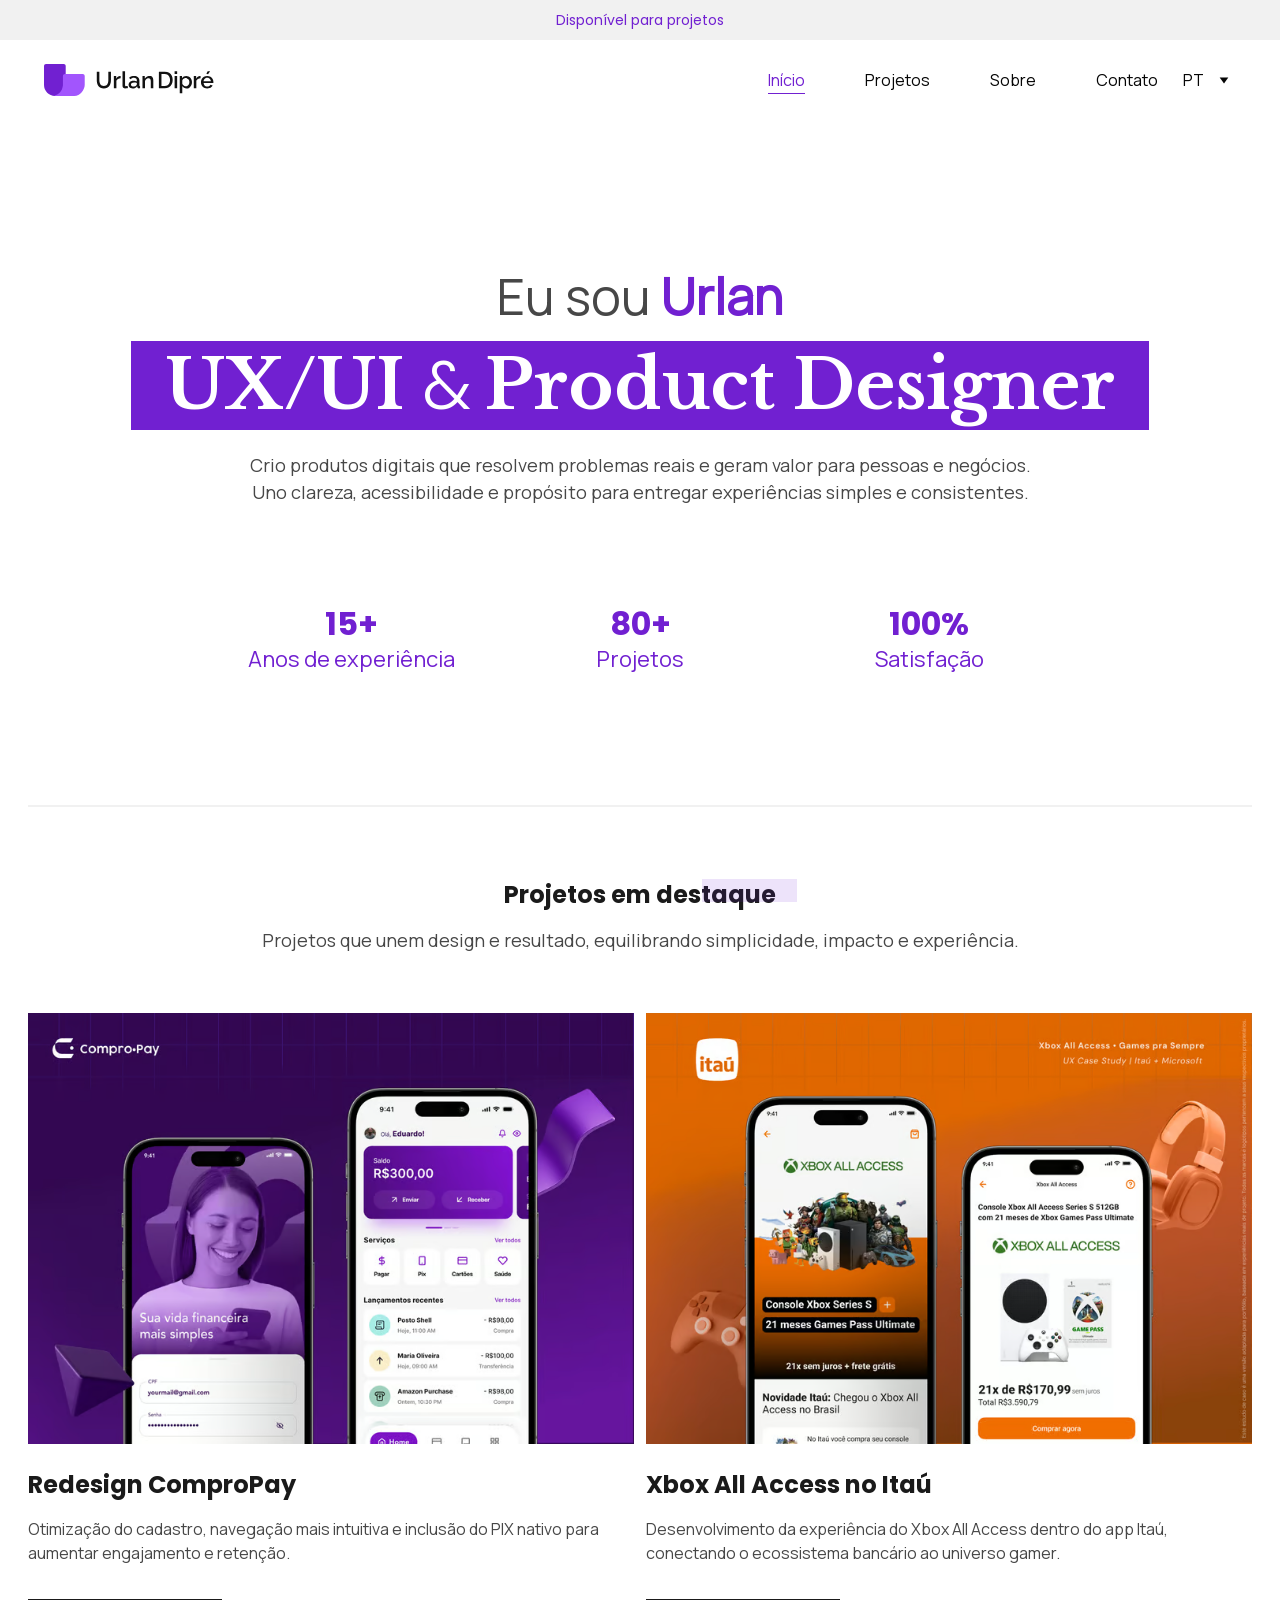
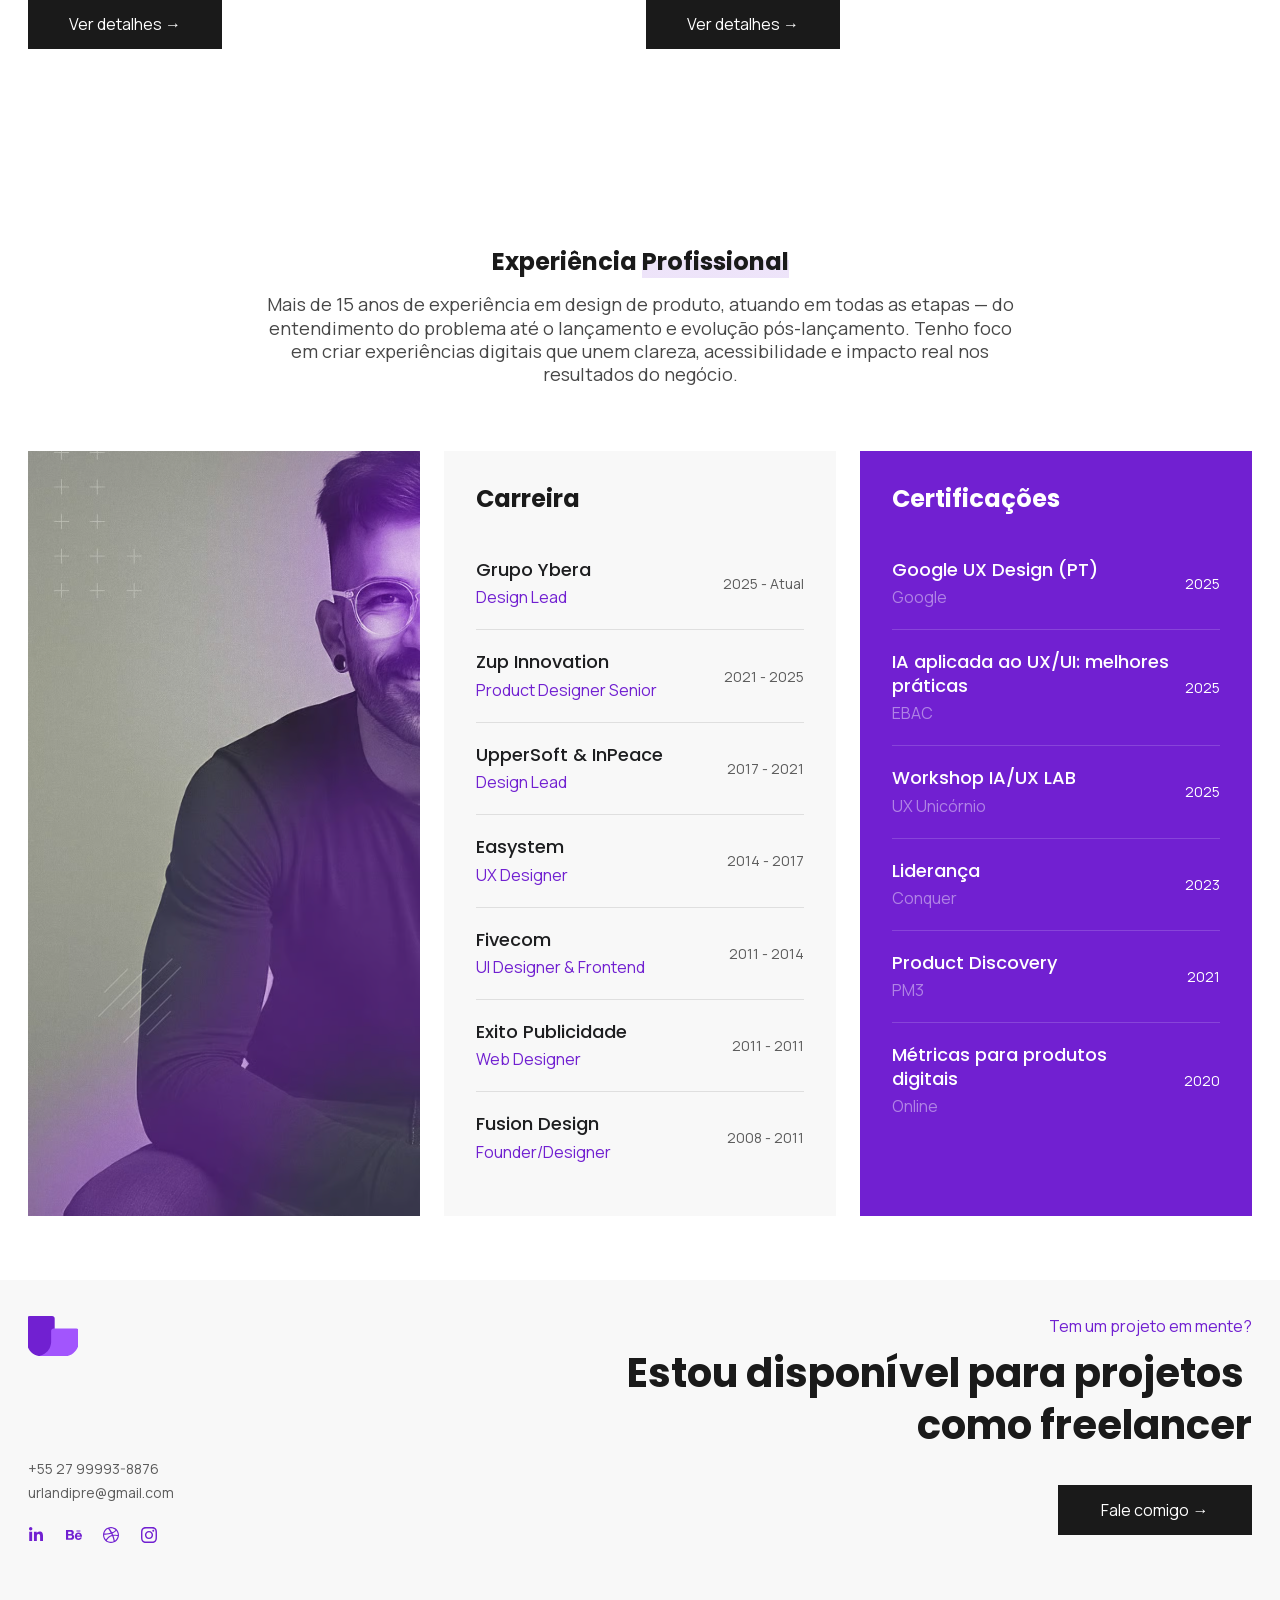
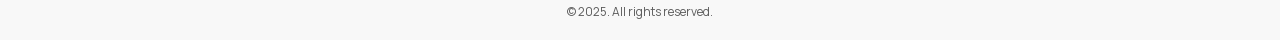
==== commit d9887f09: "Refaz seção Experiência Profissional e adiciona Grupo Ybera A grade de linhas fixas do Website Build" ====
--- a/index.html
+++ b/index.html
@@ -1,7 +1,7 @@
 <!DOCTYPE html>
-<html lang="pt-BR"><head><meta charset="utf-8"><meta name="viewport" content="width=device-width, initial-scale=1.0"><meta name="generator" content="Hostinger Website Builder"><!--[--><title>Urlan Dipré | Product Designer &amp; UI/UX Designer | Portfólio | Urlan Dipré</title><meta name="description" content="Portfólio de Urlan Dipré, Product Designer e UX Designer. Ajudo empresas a criar produtos digitais que resolvem problemas reais e cativam seus usuários finais."><link rel="icon" size="16x16" href="assets/img/favicon-32x32-YX4jgvQq2ZiePKGp-2e952647.png"><link rel="icon" size="32x32" href="assets/img/favicon-32x32-YX4jgvQq2ZiePKGp-4b133446.png"><link rel="icon" size="192x192" href="assets/img/favicon-32x32-YX4jgvQq2ZiePKGp-9befa3a1.png"><link rel="apple-touch-icon" href="assets/img/favicon-32x32-YX4jgvQq2ZiePKGp-194b8c5a.png"><meta content="https://urlandipre.com/" property="og:url"><link rel="canonical" href="index.html"><meta content="Urlan Dipré | Product Designer &amp; UI/UX Designer | Portfólio | Urlan Dipré" property="og:title"><meta name="twitter:title" content="Urlan Dipré | Product Designer &amp; UI/UX Designer | Portfólio | Urlan Dipré"><meta content="website" property="og:type"><meta property="og:description" content="Portfólio de Urlan Dipré, Product Designer e UX Designer. Ajudo empresas a criar produtos digitais que resolvem problemas reais e cativam seus usuários finais."><meta name="twitter:description" content="Portfólio de Urlan Dipré, Product Designer e UX Designer. Ajudo empresas a criar produtos digitais que resolvem problemas reais e cativam seus usuários finais."><meta property="og:site_name" content="Urlan Dipré"><meta name="keywords" content="portfólio freelancer, design moderno, UX Designer"><meta content="https://urlandipre.com/assets/img/link-site-2x-AVLxgM4P4BuN07Lg-8f2420c2.jpg" property="og:image"><meta content="https://urlandipre.com/assets/img/link-site-2x-AVLxgM4P4BuN07Lg-8f2420c2.jpg" name="twitter:image"><meta content="" property="og:image:alt"><meta content="" name="twitter:image:alt"><meta name="twitter:card" content="summary_large_image"><!----><!----><!----><!----><!----><!--[--><link rel="alternate" hreflang="x-default" href="index.html"><link rel="alternate" hreflang="en" href="en/index.html"><link rel="alternate" hreflang="pt" href="index.html"><!--]--><link href="assets/css/font-faces-a764656a.css" rel="preconnect" crossorigin="true"><link href="assets/css/font-faces-a764656a.css" rel="preload" as="style"><link href="assets/css/font-faces-a764656a.css" rel="stylesheet" referrerpolicy="no-referrer"><!--]--><style></style><link rel="prefetch" href="assets/img/traffic-43b87271.txt"><link rel="stylesheet" href="assets/css/_slug_-OdI3wkKq-3c6b6619.css">
+<html lang="pt-BR"><head><meta charset="utf-8"><meta name="viewport" content="width=device-width, initial-scale=1.0"><meta name="generator" content="Hostinger Website Builder"><!--[--><title>Urlan Dipré | Product Designer &amp; UI/UX Designer | Portfólio | Urlan Dipré</title><meta name="description" content="Portfólio de Urlan Dipré, Product Designer e UX Designer. Ajudo empresas a criar produtos digitais que resolvem problemas reais e cativam seus usuários finais."><link rel="icon" size="16x16" href="assets/img/favicon-32x32-YX4jgvQq2ZiePKGp-2e952647.png"><link rel="icon" size="32x32" href="assets/img/favicon-32x32-YX4jgvQq2ZiePKGp-4b133446.png"><link rel="icon" size="192x192" href="assets/img/favicon-32x32-YX4jgvQq2ZiePKGp-9befa3a1.png"><link rel="apple-touch-icon" href="assets/img/favicon-32x32-YX4jgvQq2ZiePKGp-194b8c5a.png"><meta content="https://urlandipre.com.br/" property="og:url"><link rel="canonical" href="index.html"><meta content="Urlan Dipré | Product Designer &amp; UI/UX Designer | Portfólio | Urlan Dipré" property="og:title"><meta name="twitter:title" content="Urlan Dipré | Product Designer &amp; UI/UX Designer | Portfólio | Urlan Dipré"><meta content="website" property="og:type"><meta property="og:description" content="Portfólio de Urlan Dipré, Product Designer e UX Designer. Ajudo empresas a criar produtos digitais que resolvem problemas reais e cativam seus usuários finais."><meta name="twitter:description" content="Portfólio de Urlan Dipré, Product Designer e UX Designer. Ajudo empresas a criar produtos digitais que resolvem problemas reais e cativam seus usuários finais."><meta property="og:site_name" content="Urlan Dipré"><meta name="keywords" content="portfólio freelancer, design moderno, UX Designer"><meta content="https://urlandipre.com.br/assets/img/link-site-2x-AVLxgM4P4BuN07Lg-8f2420c2.jpg" property="og:image"><meta content="https://urlandipre.com.br/assets/img/link-site-2x-AVLxgM4P4BuN07Lg-8f2420c2.jpg" name="twitter:image"><meta content="" property="og:image:alt"><meta content="" name="twitter:image:alt"><meta name="twitter:card" content="summary_large_image"><!----><!----><!----><!----><!----><!--[--><link rel="alternate" hreflang="x-default" href="index.html"><link rel="alternate" hreflang="en" href="en/index.html"><link rel="alternate" hreflang="pt" href="index.html"><!--]--><link href="assets/css/font-faces-a764656a.css" rel="preconnect" crossorigin="true"><link href="assets/css/font-faces-a764656a.css" rel="preload" as="style"><link href="assets/css/font-faces-a764656a.css" rel="stylesheet" referrerpolicy="no-referrer"><!--]--><style></style><link rel="prefetch" href="assets/img/traffic-43b87271.txt"><link rel="stylesheet" href="assets/css/_slug_-OdI3wkKq-3c6b6619.css">
 <style>:root{--color-meteorite-dark: #2f1c6a;--color-meteorite-dark-2: #1F1346;--color-meteorite: #8c85ff;--color-meteorite-light: #d5dfff;--color-primary-dark: #5025d1;--color-primary: #673de6;--color-primary-light: #ebe4ff;--color-primary-charts: #B39EF3;--color-danger-dark: #d63163;--color-danger: #fc5185;--color-danger-light: #ffe8ef;--color-danger-charts: #FEA8C2;--color-warning-dark: #fea419;--color-warning-dark-2: #9F6000;--color-warning-charts: #FFD28C;--color-warning: #ffcd35;--color-warning-light: #fff8e2;--color-success-dark: #008361;--color-success: #00b090;--color-success-light: #def4f0;--color-dark: #1d1e20;--color-gray-dark: #36344d;--color-gray: #727586;--color-gray-border: #dadce0;--color-gray-light: #f2f3f6;--color-light: #fff;--color-azure: #357df9;--color-azure-light: #e3ebf9;--color-azure-dark: #265ab2;--color-indigo: #6366F1;--color-neutral-200: #D8DAE0}.whats-app-bubble{position:fixed;right:20px;bottom:24px;z-index:19;display:flex;cursor:pointer;border-radius:100px;box-shadow:#00000026 0 4px 12px}#wtpQualitySign_fixedCSS,#wtpQualitySign_popupCSS{bottom:10px!important}#wtpQualitySign_fixedCSS{z-index:17!important}#wtpQualitySign_popupCSS{z-index:18!important}
-</style><script type="application/ld+json">{"@context":"https://schema.org/","name":"Urlan Dipré | Product Designer & UI/UX Designer | Portfólio","url":"https://urlandipre.com","description":"Portfólio de Urlan Dipré, Product Designer e UX Designer. Ajudo empresas a criar produtos digitais que resolvem problemas reais e cativam seus usuários finais.","image":"https://urlandipre.com/assets/img/link-site-2x-AVLxgM4P4BuN07Lg-8f2420c2.jpg","inLanguage":"pt-BR","keywords":["portfólio freelancer","design moderno","UX Designer"],"@type":"WebSite"}</script><meta name="generator" content="Hostinger Website builder"></head>  <body> <div> <style>astro-island,astro-slot,astro-static-slot{display:contents}</style><div></div> <!--[--><main style="--h1-font-size: 64px; --h1-font-style: normal; --h1-font-family: var(--font-primary); --h1-font-weight: 500; --h1-line-height: 1.3em; --h1-m-font-size: 40px; --h1-letter-spacing: 0; --h1-text-transform: none; --h1-text-decoration: none; --h2-font-size: 56px; --h2-font-style: normal; --h2-font-family: var(--font-primary); --h2-font-weight: 500; --h2-line-height: 1.3em; --h2-m-font-size: 36px; --h2-letter-spacing: 0; --h2-text-transform: none; --h2-text-decoration: none; --h3-font-size: 48px; --h3-font-style: normal; --h3-font-family: var(--font-primary); --h3-font-weight: 500; --h3-line-height: 1.3em; --h3-m-font-size: 32px; --h3-letter-spacing: 0; --h3-text-transform: none; --h3-text-decoration: none; --h4-font-size: 40px; --h4-font-style: normal; --h4-font-family: var(--font-primary); --h4-font-weight: 500; --h4-line-height: 1.3em; --h4-m-font-size: 24px; --h4-letter-spacing: 0; --h4-text-transform: none; --h4-text-decoration: none; --h5-font-size: 32px; --h5-font-style: normal; --h5-font-family: var(--font-primary); --h5-font-weight: 500; --h5-line-height: 1.3em; --h5-m-font-size: 24px; --h5-letter-spacing: 0; --h5-text-transform: none; --h5-text-decoration: none; --h6-font-size: 24px; --h6-font-style: normal; --h6-font-family: var(--font-primary); --h6-font-weight: 500; --h6-line-height: 1.3em; --h6-m-font-size: 20px; --h6-letter-spacing: 0; --h6-text-transform: none; --h6-text-decoration: none; --body-font-size: 16px; --body-font-style: normal; --body-font-family: var(--font-secondary); --body-font-weight: 400; --body-line-height: 1.5em; --body-m-font-size: 16px; --body-letter-spacing: 0; --body-text-transform: none; --body-text-decoration: none; --font-primary: 'Poppins', sans-serif; --font-secondary: 'Manrope', sans-serif; --nav-link-color: rgb(5, 5, 5); --nav-link-font-size: 16px; --nav-link-font-style: normal; --nav-link-color-hover: rgb(113, 32, 209); --nav-link-font-family: var(--font-secondary); --nav-link-font-weight: 400; --nav-link-line-height: 1.5em; --nav-link-m-font-size: 16px; --nav-link-letter-spacing: 0; --nav-link-text-transform: none; --nav-link-text-decoration: none; --body-large-font-size: 18px; --body-large-font-style: normal; --body-large-font-family: var(--font-secondary); --body-large-font-weight: 400; --body-large-line-height: 1.5em; --body-large-m-font-size: 18px; --body-large-letter-spacing: 0; --body-large-text-transform: none; --body-large-text-decoration: none; --body-small-font-size: 14px; --body-small-font-style: normal; --body-small-font-family: var(--font-secondary); --body-small-font-weight: 400; --body-small-line-height: 1.5em; --body-small-m-font-size: 14px; --body-small-letter-spacing: 0; --body-small-text-transform: none; --body-small-text-decoration: none; --grid-button-primary-font-size: 16px; --grid-button-primary-padding-x: 40px; --grid-button-primary-padding-y: 16px; --grid-button-primary-font-color: #ffffff; --grid-button-primary-font-style: normal; --grid-button-primary-font-family: var(--font-secondary); --grid-button-primary-font-weight: 400; --grid-button-primary-line-height: normal; --grid-button-primary-m-font-size: 16px; --grid-button-primary-m-padding-x: 36px; --grid-button-primary-m-padding-y: 14px; --grid-button-primary-box-shadow-x: 0px; --grid-button-primary-box-shadow-y: 0px; --grid-button-primary-border-radius: 999px; --grid-button-primary-letter-spacing: normal; --grid-button-primary-text-transform: none; --grid-button-primary-box-shadow-blur: 0px; --grid-button-primary-text-decoration: none; --grid-button-primary-background-color: rgb(0, 0, 0); --grid-button-primary-box-shadow-color: rgba(0, 0, 0, 0); --grid-button-primary-box-shadow-spread: 0px; --grid-button-primary-box-shadow-x-hover: 0px; --grid-button-primary-box-shadow-y-hover: 0px; --grid-button-primary-transition-duration: 0.2s; --grid-button-primary-box-shadow-blur-hover: 0px; --grid-button-primary-background-color-hover: rgb(29, 30, 32); --grid-button-primary-box-shadow-color-hover: 0px; --grid-button-primary-box-shadow-spread-hover: 0px; --grid-button-primary-transition-timing-function: ease; --grid-button-secondary-font-size: 16px; --grid-button-secondary-padding-x: 40px; --grid-button-secondary-padding-y: 16px; --grid-button-secondary-font-color: rgb(0, 0, 0); --grid-button-secondary-font-style: normal; --grid-button-secondary-font-family: var(--font-secondary); --grid-button-secondary-font-weight: 400; --grid-button-secondary-line-height: normal; --grid-button-secondary-m-font-size: 16px; --grid-button-secondary-m-padding-x: 36px; --grid-button-secondary-m-padding-y: 14px; --grid-button-secondary-box-shadow-x: 0px; --grid-button-secondary-box-shadow-y: 0px; --grid-button-secondary-border-radius: 999px; --grid-button-secondary-letter-spacing: normal; --grid-button-secondary-text-transform: none; --grid-button-secondary-box-shadow-blur: 0px; --grid-button-secondary-text-decoration: none; --grid-button-secondary-background-color: white; --grid-button-secondary-box-shadow-color: rgba(0, 0, 0, 0); --grid-button-secondary-box-shadow-spread: 0px; --grid-button-secondary-box-shadow-x-hover: 0px; --grid-button-secondary-box-shadow-y-hover: 0px; --grid-button-secondary-transition-duration: 0.2s; --grid-button-secondary-box-shadow-blur-hover: 0px; --grid-button-secondary-background-color-hover: rgb(240, 240, 240); --grid-button-secondary-box-shadow-color-hover: 0px; --grid-button-secondary-box-shadow-spread-hover: 0px; --grid-button-secondary-transition-timing-function: ease; --e2abae00: 110px;" class="page"><div class="sticky-trigger"></div><!----><div class="top-blocks--sticky top-blocks"><section class="block-sticky-bar" data-block-id="stickyBar" style="--5bd99ccd: 100;" data-v-6290f57d="" data-qa="block-sticky-bar"><div class="block-background block-sticky-bar__background transition-with-bg" data-v-6290f57d="" style="--21fe064a: rgb(241, 241, 241); --38b011f4: 50%; --354660b6: 0%; --6b53147f: 50%; --bf4a5566: center; --487662d8: false;"><!----><!----><!----></div><div class="block-sticky-bar-layout transition transition--undefined transition--root-hidden" style="--block-padding-top: 0; --block-padding: 0; --block-padding-right: 0; --block-padding-bottom: 0; --block-padding-left: 0; --m-block-padding: 0 16px; --m-grid-template-rows: 1fr; --t-grid-template-rows: 1fr; --small-desktop-grid-template-rows: 1fr; --grid-template-rows: 1fr; --m-grid-template-columns: 100%; --grid-template-columns: 100%; --m-block-min-height: 40px; --t-block-min-height: 40px; --small-desktop-block-min-height: 40px; --block-min-height: 40px; --96c845ae: 1224px; --067a702b: 360px; --205f40f1: 0 16px; --a83e9362: 100;" data-v-6290f57d="" data-v-bea4450f="" data-qa="block-sticky-bar-layout"><!--[--><!--[--><div class="text-box block-sticky-bar__element" data-animation-role="block-element" data-v-6290f57d="" style="--54285089:break-spaces;--6191828b:break-spaces;"><p class="body-small" style="color: rgb(113, 32, 209)" dir="auto"><span style="color: rgb(113, 32, 209); text-transform: none; letter-spacing: normal; font-family: Poppins; font-weight: 400">Disponível para projetos</span></p></div><!--]--><!--]--></div></section><header class="block-header" style="--nav-link-font-weight:400;--nav-link-text-color:rgb(5, 5, 5);--nav-link-text-color-hover:rgb(113, 32, 209);--header-height-mobile:70px;--width:1240px;--padding-top:24px;--padding:24px 16px 24px 16px;--padding-right:16px;--padding-bottom:24px;--padding-left:16px;--m-padding-top:24px;--m-padding:24px 16px 24px 16px;--m-padding-right:16px;--m-padding-bottom:24px;--m-padding-left:16px;--logo-width:170px;--cartIconSize:24px;--link-spacing:60px;--m-logo-width:116.32292175292969px;--m-link-spacing:20px;--element-spacing:25px;--contrastBackgroundColor:rgb(224, 224, 224);--background-color:#ffffff;" backgroundcolorcontrast="rgb(224, 224, 224)" height="80" is-in-preview-mode="false" is-preview-mobile-view="false" data-v-6a88bed3=""><div class="background" style="--background-color:#ffffff;" data-v-6a88bed3=""></div><!--[--><div class="block-header-layout-desktop block-header-layout-desktop--desktop-1" style="--7708d8d2: min-content auto repeat(1, min-content); --a54fb50e: 40px;" data-v-a07a4ffe=""><!--[--><a class="block-header-logo block-header__logo" href="index.html" data-v-6a88bed3="" style="--0c1b1e60:170px;--5d79b3cd:32px;--21476ca4:24px;--43ce6f65:24;--dff81636:400;--653c9bff:116.32292175292969px;--2887ea0e:22px;--669f3aa2:24px;" data-v-4ae1c879=""><img class="block-header-logo__image" src="assets/img/colorblack-Yle4qEv43yT9LWEQ-78cb3f8d.svg" alt="Urlan Dipré logo" data-v-4ae1c879="" data-qa="builder-siteheader-img-logo"></a><!--]--><!--[--><nav class="block-header__nav" data-v-6a88bed3=""><ul class="block-header__nav-links" data-v-6a88bed3="" data-qa="builder-siteheader-emptyspace"><!--[--><li class="block-header-item" data-v-6a88bed3="" data-v-7a1586db=""><label class="block-header-item__label" data-v-7a1586db=""><!----><div class="item-content-wrapper item-content-wrapper--active block-header-item__item" aria-haspopup="false" data-v-7a1586db="" data-v-63e4f6b6="" data-qa="navigation-item-início"><a class="item-content" href="index.html" data-v-63e4f6b6="" data-qa="navigationblock-page-active-início">Início</a><!----></div><!----></label></li><li class="block-header-item" data-v-6a88bed3="" data-v-7a1586db=""><label class="block-header-item__label" data-v-7a1586db=""><!----><div class="item-content-wrapper block-header-item__item" aria-haspopup="false" data-v-7a1586db="" data-v-63e4f6b6="" data-qa="navigation-item-projetos"><a class="item-content" href="projetos.html" data-v-63e4f6b6="" data-qa="navigationblock-page-projetos">Projetos</a><!----></div><!----></label></li><li class="block-header-item" data-v-6a88bed3="" data-v-7a1586db=""><label class="block-header-item__label" data-v-7a1586db=""><!----><div class="item-content-wrapper block-header-item__item" aria-haspopup="false" data-v-7a1586db="" data-v-63e4f6b6="" data-qa="navigation-item-sobre"><a class="item-content" href="sobre.html" data-v-63e4f6b6="" data-qa="navigationblock-page-sobre">Sobre</a><!----></div><!----></label></li><li class="block-header-item" data-v-6a88bed3="" data-v-7a1586db=""><label class="block-header-item__label" data-v-7a1586db=""><!----><div class="item-content-wrapper block-header-item__item" aria-haspopup="false" data-v-7a1586db="" data-v-63e4f6b6="" data-qa="navigation-item-contato"><a class="item-content" href="contato.html" data-v-63e4f6b6="" data-qa="navigationblock-page-contato">Contato</a><!----></div><!----></label></li><!--]--></ul></nav><!--]--><!--[--><div class="language-switcher block-header__language-switcher" tabindex="0" data-v-6a88bed3="" style="--dcfd20ac:hidden;--021cac82:0;--1a67d35b:none;"><div class="language-switcher__button" data-qa="navigation-language-switcher"><div class="language-switcher__locale">pt</div><svg class="language-switcher__icon" width="10" height="7" viewBox="0 0 10 7" fill="none" xmlns="http://www.w3.org/2000/svg"><path d="M5 6.5L0.669873 0.5L9.33013 0.500001L5 6.5Z" fill="currentColor"></path></svg></div><div class="language-switcher__dropdown-area"><ul class="language-switcher__dropdown"><!--[--><li class="language-switcher__dropdown-item" data-qa="navigation-language-switcher-en"><a href="en/index.html" class="language-switcher__dropdown-link"><!----> English</a></li><li class="language-switcher__dropdown-item" data-qa="navigation-language-switcher-pt"><a href="index.html" class="--current language-switcher__dropdown-link"><!----> Português</a></li><!--]--></ul></div></div><!--]--><!--[--><!--]--><!--[--><!--]--><!--[--><!--]--></div><div class="block-header-layout-mobile block-header-layout-mobile--mobile-1" style="--7708d8d2: min-content auto repeat(1, min-content); --a54fb50e: 40px;" data-v-a07a4ffe=""><!--[--><a class="block-header-logo block-header__logo" href="index.html" data-v-6a88bed3="" style="--0c1b1e60:170px;--5d79b3cd:32px;--21476ca4:24px;--43ce6f65:24;--dff81636:400;--653c9bff:116.32292175292969px;--2887ea0e:22px;--669f3aa2:24px;" data-v-4ae1c879=""><img class="block-header-logo__image" src="assets/img/colorblack-Yle4qEv43yT9LWEQ-78cb3f8d.svg" alt="Urlan Dipré logo" data-v-4ae1c879="" data-qa="builder-siteheader-img-logo"></a><!--]--><!--[--><!--]--><!--[--><button type="button" class="burger block-header__hamburger-menu" title="Menu" data-v-6a88bed3="" style="--165ebbac:var(--nav-link-text-color);" data-v-ccf9b649="" data-qa="builder-siteheader-btn-hamburger"><span class="burger__bun" data-v-ccf9b649=""></span><span class="burger__meat" data-v-ccf9b649=""></span><span class="burger__bun" data-v-ccf9b649=""></span></button><!--]--><div class="block-header-layout-mobile__dropdown--link-align-right block-header-layout-mobile__dropdown" data-v-a07a4ffe=""><!--[--><nav class="block-header__nav" data-v-6a88bed3=""><ul class="block-header__nav-links" data-v-6a88bed3="" data-qa="builder-siteheader-emptyspace"><!--[--><li class="block-header-item" data-v-6a88bed3="" data-v-7a1586db=""><label class="block-header-item__label" data-v-7a1586db=""><!----><div class="item-content-wrapper item-content-wrapper--active block-header-item__item" aria-haspopup="false" data-v-7a1586db="" data-v-63e4f6b6="" data-qa="navigation-item-início"><a class="item-content" href="index.html" data-v-63e4f6b6="" data-qa="navigationblock-page-active-início">Início</a><!----></div><!----></label></li><li class="block-header-item" data-v-6a88bed3="" data-v-7a1586db=""><label class="block-header-item__label" data-v-7a1586db=""><!----><div class="item-content-wrapper block-header-item__item" aria-haspopup="false" data-v-7a1586db="" data-v-63e4f6b6="" data-qa="navigation-item-projetos"><a class="item-content" href="projetos.html" data-v-63e4f6b6="" data-qa="navigationblock-page-projetos">Projetos</a><!----></div><!----></label></li><li class="block-header-item" data-v-6a88bed3="" data-v-7a1586db=""><label class="block-header-item__label" data-v-7a1586db=""><!----><div class="item-content-wrapper block-header-item__item" aria-haspopup="false" data-v-7a1586db="" data-v-63e4f6b6="" data-qa="navigation-item-sobre"><a class="item-content" href="sobre.html" data-v-63e4f6b6="" data-qa="navigationblock-page-sobre">Sobre</a><!----></div><!----></label></li><li class="block-header-item" data-v-6a88bed3="" data-v-7a1586db=""><label class="block-header-item__label" data-v-7a1586db=""><!----><div class="item-content-wrapper block-header-item__item" aria-haspopup="false" data-v-7a1586db="" data-v-63e4f6b6="" data-qa="navigation-item-contato"><a class="item-content" href="contato.html" data-v-63e4f6b6="" data-qa="navigationblock-page-contato">Contato</a><!----></div><!----></label></li><!--]--></ul></nav><!--]--><!--[--><div class="language-switcher block-header__language-switcher" tabindex="0" data-v-6a88bed3="" style="--dcfd20ac:hidden;--021cac82:0;--1a67d35b:none;"><div class="language-switcher__button" data-qa="navigation-language-switcher"><div class="language-switcher__locale">pt</div><svg class="language-switcher__icon" width="10" height="7" viewBox="0 0 10 7" fill="none" xmlns="http://www.w3.org/2000/svg"><path d="M5 6.5L0.669873 0.5L9.33013 0.500001L5 6.5Z" fill="currentColor"></path></svg></div><div class="language-switcher__dropdown-area"><ul class="language-switcher__dropdown"><!--[--><li class="language-switcher__dropdown-item" data-qa="navigation-language-switcher-en"><a href="en/index.html" class="language-switcher__dropdown-link"><!----> English</a></li><li class="language-switcher__dropdown-item" data-qa="navigation-language-switcher-pt"><a href="index.html" class="--current language-switcher__dropdown-link"><!----> Português</a></li><!--]--></ul></div></div><!--]--><!--[--><!--]--><!--[--><!--]--></div></div><!--]--></header></div><div class="page__blocks"><!--[--><section id="zFpT1m" class="block block--desktop-first-visible block--mobile-first-visible" style="--block-padding-top:16px;--block-padding:16px 0 16px 0;--block-padding-right:0;--block-padding-bottom:16px;--block-padding-left:0;--m-block-padding:16px;" data-v-d87a02d1="" data-qa="block"><div class="block-background block-background--fixed transition-with-bg" data-v-d87a02d1="" style="--21fe064a: rgb(255, 255, 255); --38b011f4: 85%; --354660b6: 85%; --6b53147f: 15%; --bf4a5566: center; --487662d8: false;"><!----><!----><!----></div><div class="block-layout block-layout--layout" style="--m-grid-template-rows:11.944444444444445vw auto 3.611111111111111vw auto 5.555555555555555vw 25.555555555555557vw 1.3888888888888888vw 2.5vw auto auto 5.277777777777778vw auto 12.222222222222221vw auto 3.0555555555555554vw auto 3.3333333333333335vw auto 13px;--t-grid-template-rows:minmax(43px, auto) minmax(53px, auto) minmax(13px, auto) minmax(90px, auto) minmax(20px, auto) minmax(92px, auto) minmax(5px, auto) minmax(9px, auto) minmax(10px, auto) minmax(21px, auto) minmax(19px, auto) minmax(6px, auto) minmax(44px, auto) minmax(31px, auto) minmax(11px, auto) minmax(24px, auto) minmax(12px, auto) minmax(21px, auto) 1fr;--small-desktop-grid-template-rows:1.9607843137254901vw 9.803921568627452vw auto auto 0.8169934640522876vw auto 1.7973856209150327vw auto 7.92483660130719vw auto 0.16339869281045752vw auto 9.803921568627452vw auto 35.671875px;--grid-template-rows:minmax(24px, auto) minmax(120px, auto) minmax(36px, auto) minmax(30px, auto) minmax(10px, auto) minmax(88px, auto) minmax(22px, auto) minmax(54px, auto) minmax(97px, auto) minmax(42px, auto) minmax(2px, auto) minmax(26px, auto) minmax(120px, auto) minmax(1.328125px, auto) 1fr;--m-grid-template-columns:20.121951219512198% 18.29268292682927% 9.75609756097561% 1.8292682926829267% 1.8292682926829267% 48.170731707317074%;--grid-template-columns:8.415032679738562% 8.415032679738562% 19.11764705882353% 4.493464052287582% 19.11764705882353% 4.493464052287582% 19.11764705882353% 3.6764705882352944% 4.738562091503268% 8.415032679738562%;--m-block-min-height:auto;--t-block-min-height:537px;--small-desktop-block-min-height:auto;--block-min-height:708px;--cf684206:1224px;--1b0ec2ff:360px;--b11075fe:0 4.444444444444445vw;--5a2609c5:0 16px;" data-v-d87a02d1=""><!--[--><!--[--><div class="layout-element layout-element--layout layout-element transition transition--slide" style="--text:center;--align:flex-start;--m-text:center;--justify:flex-start;--m-element-margin:0 0 16px 0;--z-index:1;--grid-row:6/7;--grid-column:2/10;--m-grid-row:4/5;--m-grid-column:1/7;--7c3810b2:88px;--36d4e892:90px;" data-v-4edbe80f="" data-qa="layout-element-wrapper:znunhw"><!--[--><!----><!----><!----><!----><!----><div class="text-box layout-element__component layout-element__component--GridTextBox" id="zNUnhW" data-v-4edbe80f="" style="--54285089:break-spaces;--cbf4efae:rgb(113, 32, 209);--6191828b:break-spaces;" data-qa="gridtextbox:znunhw"><h2 style="color: rgb(255, 255, 255); --lineHeightMobile: 1.3; --lineHeightDesktop: 1.3; --fontSizeMobile: 34px; --fontSizeDesktop: 68px" dir="auto"><span style="font-family: Libre\ Baskerville; font-weight: 700"><strong>UX/UI </strong></span><span style="font-family: Poppins; font-weight: 300">&amp;<strong> </strong></span><span style="font-family: Libre\ Baskerville; font-weight: 700"><strong>Product Designer</strong></span></h2></div><!----><!----><!----><!----><!----><!----><!----><!----><!----><!--[--><!--]--><!--]--></div><div class="layout-element layout-element--layout layout-element transition transition--slide" style="--text:center;--align:flex-start;--justify:flex-start;--m-element-margin:0 0 16px 0;--z-index:2;--grid-row:8/9;--grid-column:3/8;--m-grid-row:6/13;--m-grid-column:1/7;--7c3810b2:54px;--36d4e892:162px;" data-v-4edbe80f="" data-qa="layout-element-wrapper:zbyxln"><!--[--><!----><!----><!----><!----><!----><div class="text-box layout-element__component layout-element__component--GridTextBox" id="zbYXLN" data-v-4edbe80f="" style="--54285089:break-spaces;--6191828b:break-spaces;" data-qa="gridtextbox:zbyxln"><p dir="auto" style="color: rgb(71, 71, 71)" class="body-large">Crio produtos digitais que resolvem problemas reais e geram valor para pessoas e negócios.<br>Uno clareza, acessibilidade e propósito para entregar experiências simples e consistentes.</p></div><!----><!----><!----><!----><!----><!----><!----><!----><!----><!--[--><!--]--><!--]--></div><div class="layout-element layout-element--layout layout-element transition transition--slide" style="--text:center;--align:flex-start;--justify:flex-start;--m-element-margin:0 0 16px 0;--z-index:3;--grid-row:3/5;--grid-column:2/10;--m-grid-row:2/3;--m-grid-column:1/7;--7c3810b2:66px;--36d4e892:53px;" data-v-4edbe80f="" data-qa="layout-element-wrapper:z8rxhj"><!--[--><!----><!----><!----><!----><!----><div class="text-box layout-element__component layout-element__component--GridTextBox" id="z8RXHJ" data-v-4edbe80f="" style="--54285089:break-spaces;--6191828b:break-spaces;" data-qa="gridtextbox:z8rxhj"><h1 style="color: rgb(26, 26, 26); --lineHeightDesktop: 1.3; --fontSizeDesktop: 50px" dir="auto"><span style="color: rgb(71, 71, 71); font-family: Manrope; font-weight: 400">Eu sou</span><span style="font-family: Manrope; font-weight: 400"> </span><span style="color: rgb(113, 32, 209); font-family: Manrope; font-weight: 400"><strong>Urlan</strong></span></h1></div><!----><!----><!----><!----><!----><!----><!----><!----><!----><!--[--><!--]--><!--]--></div><div class="layout-element layout-element--layout layout-element transition transition--slide" style="--text:center;--align:flex-start;--justify:flex-start;--m-element-margin:0 0 16px 0;--z-index:4;--grid-row:10/11;--grid-column:3/4;--m-grid-row:14/15;--m-grid-column:1/4;--7c3810b2:42px;--36d4e892:31px;" data-v-4edbe80f="" data-qa="layout-element-wrapper:zc05lo"><!--[--><!----><!----><!----><!----><!----><div class="text-box layout-element__component layout-element__component--GridTextBox" id="zc05Lo" data-v-4edbe80f="" style="--54285089:break-spaces;--6191828b:break-spaces;" data-qa="gridtextbox:zc05lo"><h5 style="color: rgb(113, 32, 209)" dir="auto"><strong>15+</strong></h5></div><!----><!----><!----><!----><!----><!----><!----><!----><!----><!--[--><!--]--><!--]--></div><div class="layout-element layout-element--layout layout-element transition transition--slide" style="--text:center;--align:flex-start;--justify:flex-start;--m-element-margin:0 0 16px 0;--z-index:5;--grid-row:12/13;--grid-column:3/4;--m-grid-row:16/17;--m-grid-column:1/4;--7c3810b2:26px;--36d4e892:24px;" data-v-4edbe80f="" data-qa="layout-element-wrapper:zh3bvu"><!--[--><!----><!----><!----><!----><!----><div class="text-box layout-element__component layout-element__component--GridTextBox" id="zh3bvU" data-v-4edbe80f="" style="--54285089:break-spaces;--6191828b:break-spaces;" data-qa="gridtextbox:zh3bvu"><p class="body" style="color: rgb(113, 32, 209); --lineHeightDesktop: 1.16; --fontSizeDesktop: 22px" dir="auto">Anos de experiência</p></div><!----><!----><!----><!----><!----><!----><!----><!----><!----><!--[--><!--]--><!--]--></div><div class="layout-element layout-element--layout layout-element transition transition--slide" style="--text:center;--align:flex-start;--justify:flex-start;--m-element-margin:0 0 16px 0;--z-index:6;--grid-row:10/11;--grid-column:5/6;--m-grid-row:14/15;--m-grid-column:6/7;--7c3810b2:42px;--36d4e892:31px;" data-v-4edbe80f="" data-qa="layout-element-wrapper:zcicuq"><!--[--><!----><!----><!----><!----><!----><div class="text-box layout-element__component layout-element__component--GridTextBox" id="zciCUQ" data-v-4edbe80f="" style="--54285089:break-spaces;--6191828b:break-spaces;" data-qa="gridtextbox:zcicuq"><h5 style="color: rgb(113, 32, 209)" dir="auto"><strong>80+</strong></h5></div><!----><!----><!----><!----><!----><!----><!----><!----><!----><!--[--><!--]--><!--]--></div><div class="layout-element layout-element--layout layout-element transition transition--slide" style="--text:center;--align:flex-start;--justify:flex-start;--m-element-margin:0 0 16px 0;--z-index:7;--grid-row:12/13;--grid-column:5/6;--m-grid-row:16/17;--m-grid-column:6/7;--7c3810b2:26px;--36d4e892:24px;" data-v-4edbe80f="" data-qa="layout-element-wrapper:z-sssc"><!--[--><!----><!----><!----><!----><!----><div class="text-box layout-element__component layout-element__component--GridTextBox" id="z-sSsC" data-v-4edbe80f="" style="--54285089:break-spaces;--6191828b:break-spaces;" data-qa="gridtextbox:z-sssc"><p class="body" style="color: rgb(113, 32, 209); --lineHeightDesktop: 1.16; --fontSizeDesktop: 22px" dir="auto">Projetos</p></div><!----><!----><!----><!----><!----><!----><!----><!----><!----><!--[--><!--]--><!--]--></div><div class="layout-element layout-element--layout layout-element layout-element--mobile-element-hidden transition transition--slide" style="--text:center;--align:flex-start;--justify:flex-start;--m-element-margin:0 0 16px 0;--z-index:8;--grid-row:10/11;--grid-column:7/8;--m-grid-row:9/11;--m-grid-column:5/7;--7c3810b2:42px;--36d4e892:31px;" data-v-4edbe80f="" data-qa="layout-element-wrapper:zagnky"><!--[--><!----><!----><!----><!----><!----><div class="text-box layout-element__component layout-element__component--GridTextBox" id="zaGnkY" data-v-4edbe80f="" style="--54285089:break-spaces;--6191828b:break-spaces;" data-qa="gridtextbox:zagnky"><h5 style="color: rgb(113, 32, 209)" dir="auto"><strong>100%</strong></h5></div><!----><!----><!----><!----><!----><!----><!----><!----><!----><!--[--><!--]--><!--]--></div><div class="layout-element layout-element--layout layout-element layout-element--mobile-element-hidden transition transition--slide" style="--text:center;--align:flex-start;--justify:flex-start;--m-element-margin:0 0 16px 0;--z-index:9;--grid-row:12/13;--grid-column:7/8;--m-grid-row:7/10;--m-grid-column:6/7;--7c3810b2:26px;--36d4e892:24px;" data-v-4edbe80f="" data-qa="layout-element-wrapper:zcdubo"><!--[--><!----><!----><!----><!----><!----><div class="text-box layout-element__component layout-element__component--GridTextBox" id="zCduBO" data-v-4edbe80f="" style="--54285089:break-spaces;--6191828b:break-spaces;" data-qa="gridtextbox:zcdubo"><p class="body" style="color: rgb(113, 32, 209); --lineHeightDesktop: 1.16; --fontSizeDesktop: 22px" dir="auto">Satisfação</p></div><!----><!----><!----><!----><!----><!----><!----><!----><!----><!--[--><!--]--><!--]--></div><div class="layout-element layout-element--layout layout-element layout-element--desktop-element-hidden layout-element--mobile-element-hidden transition transition--slide transition--root-hidden" style="--align:center;--justify:center;--m-element-margin:0 0 16px 0;--z-index:10;--grid-row:2/4;--grid-column:9/11;--m-grid-row:8/12;--m-grid-column:2/3;--hidden-element-z-index:0;--7c3810b2:156px;--36d4e892:59px;" data-v-4edbe80f="" data-qa="layout-element-wrapper:z48hck"><!--[--><!----><!----><!----><!----><!----><!----><!----><!----><!----><div id="z48hCk" class="image-wrapper image-wrapper--layout layout-element__component layout-element__component--GridImage" data-v-4edbe80f="" style="--54a109e6:156px;--3e67ee8b:59px;" data-v-cb1e0aee="" data-qa="gridimage:z48hck"><div rel="nofollow" title="" style="--9c00fd5c:13.15359477124183vw;--09ad0563:12.745098039215685vw;--5de16d65:100%;--4beec8a0:auto;" class="image image--grid image-wrapper--desktop" data-selector="data-image" data-animation-role="image" data-v-cb1e0aee="" data-v-e7628ce9="" data-qa="grid-image"><img alt="" src="assets/img/2_3-m2WqE1W2vRtx74Ma-0093aeca.avif" srcset="assets/img/2_3-m2WqE1W2vRtx74Ma-0093aeca.avif 328w,assets/img/2_3-m2WqE1W2vRtx74Ma-fbcd4f2f.avif 656w,assets/img/2_3-m2WqE1W2vRtx74Ma-28c35414.avif 861w,assets/img/2_3-m2WqE1W2vRtx74Ma-28c35414.avif 984w,assets/img/2_3-m2WqE1W2vRtx74Ma-0093aeca.avif 161w,assets/img/2_3-m2WqE1W2vRtx74Ma-0093aeca.avif 322w" sizes="(min-width: 920px) 161px, 60px" height="156" width="161" loading="eager" class="image__image" data-v-e7628ce9="" data-qa="builder-gridelement-gridimage"><!--[--><!--]--></div><div rel="nofollow" title="" style="--9c00fd5c:4.901960784313726vw;--09ad0563:4.8202614379084965vw;--5de16d65:16.666666666666668vw;--4beec8a0:16.38888888888889vw;" class="image image--grid image-wrapper--mobile" data-selector="data-image" data-animation-role="image" data-v-cb1e0aee="" data-v-e7628ce9="" data-qa="grid-image"><img alt="" src="assets/img/2_3-m2WqE1W2vRtx74Ma-1f5aa903.avif" srcset="assets/img/2_3-m2WqE1W2vRtx74Ma-1f5aa903.avif 360w,assets/img/2_3-m2WqE1W2vRtx74Ma-bce92978.avif 720w,assets/img/2_3-m2WqE1W2vRtx74Ma-ad03266b.avif 945w,assets/img/2_3-m2WqE1W2vRtx74Ma-2965331b.avif 1080w,assets/img/2_3-m2WqE1W2vRtx74Ma-1f5aa903.avif 60w,assets/img/2_3-m2WqE1W2vRtx74Ma-1f5aa903.avif 120w" sizes="(min-width: 920px) 161px, 60px" height="59" width="60" loading="eager" class="image__image" data-v-e7628ce9="" data-qa="builder-gridelement-gridimage"><!--[--><!--]--></div></div><!----><!----><!----><!----><!----><!--[--><!--]--><!--]--></div><div class="layout-element layout-element--layout layout-element" style="--z-index:11;--grid-row:14/15;--grid-column:1/11;--m-grid-row:18/19;--m-grid-column:1/7;--7c3810b2:1.328125px;--36d4e892:21px;" data-v-4edbe80f="" data-qa="layout-element-wrapper:z_9cvf"><!--[--><!----><!----><!----><!----><!----><!----><!----><!----><!----><!----><!----><div id="z_9CVF" class="grid-embed layout-element__component layout-element__component--GridEmbed" data-v-4edbe80f="" style="--2a636e7b: 2px;" data-v-10b15f82="" data-qa="gridembed:z_9cvf"><iframe data-v-10b15f82="" class="grid-embed__iframe" srcdoc="&lt;!DOCTYPE html&gt;
+</style><script type="application/ld+json">{"@context":"https://schema.org/","name":"Urlan Dipré | Product Designer & UI/UX Designer | Portfólio","url":"https://urlandipre.com.br","description":"Portfólio de Urlan Dipré, Product Designer e UX Designer. Ajudo empresas a criar produtos digitais que resolvem problemas reais e cativam seus usuários finais.","image":"https://urlandipre.com.br/assets/img/link-site-2x-AVLxgM4P4BuN07Lg-8f2420c2.jpg","inLanguage":"pt-BR","keywords":["portfólio freelancer","design moderno","UX Designer"],"@type":"WebSite"}</script><meta name="generator" content="Hostinger Website builder"><link rel="stylesheet" href="assets/css/experiencia.css"></head>  <body> <div> <style>astro-island,astro-slot,astro-static-slot{display:contents}</style><div></div> <!--[--><main style="--h1-font-size: 64px; --h1-font-style: normal; --h1-font-family: var(--font-primary); --h1-font-weight: 500; --h1-line-height: 1.3em; --h1-m-font-size: 40px; --h1-letter-spacing: 0; --h1-text-transform: none; --h1-text-decoration: none; --h2-font-size: 56px; --h2-font-style: normal; --h2-font-family: var(--font-primary); --h2-font-weight: 500; --h2-line-height: 1.3em; --h2-m-font-size: 36px; --h2-letter-spacing: 0; --h2-text-transform: none; --h2-text-decoration: none; --h3-font-size: 48px; --h3-font-style: normal; --h3-font-family: var(--font-primary); --h3-font-weight: 500; --h3-line-height: 1.3em; --h3-m-font-size: 32px; --h3-letter-spacing: 0; --h3-text-transform: none; --h3-text-decoration: none; --h4-font-size: 40px; --h4-font-style: normal; --h4-font-family: var(--font-primary); --h4-font-weight: 500; --h4-line-height: 1.3em; --h4-m-font-size: 24px; --h4-letter-spacing: 0; --h4-text-transform: none; --h4-text-decoration: none; --h5-font-size: 32px; --h5-font-style: normal; --h5-font-family: var(--font-primary); --h5-font-weight: 500; --h5-line-height: 1.3em; --h5-m-font-size: 24px; --h5-letter-spacing: 0; --h5-text-transform: none; --h5-text-decoration: none; --h6-font-size: 24px; --h6-font-style: normal; --h6-font-family: var(--font-primary); --h6-font-weight: 500; --h6-line-height: 1.3em; --h6-m-font-size: 20px; --h6-letter-spacing: 0; --h6-text-transform: none; --h6-text-decoration: none; --body-font-size: 16px; --body-font-style: normal; --body-font-family: var(--font-secondary); --body-font-weight: 400; --body-line-height: 1.5em; --body-m-font-size: 16px; --body-letter-spacing: 0; --body-text-transform: none; --body-text-decoration: none; --font-primary: 'Poppins', sans-serif; --font-secondary: 'Manrope', sans-serif; --nav-link-color: rgb(5, 5, 5); --nav-link-font-size: 16px; --nav-link-font-style: normal; --nav-link-color-hover: rgb(113, 32, 209); --nav-link-font-family: var(--font-secondary); --nav-link-font-weight: 400; --nav-link-line-height: 1.5em; --nav-link-m-font-size: 16px; --nav-link-letter-spacing: 0; --nav-link-text-transform: none; --nav-link-text-decoration: none; --body-large-font-size: 18px; --body-large-font-style: normal; --body-large-font-family: var(--font-secondary); --body-large-font-weight: 400; --body-large-line-height: 1.5em; --body-large-m-font-size: 18px; --body-large-letter-spacing: 0; --body-large-text-transform: none; --body-large-text-decoration: none; --body-small-font-size: 14px; --body-small-font-style: normal; --body-small-font-family: var(--font-secondary); --body-small-font-weight: 400; --body-small-line-height: 1.5em; --body-small-m-font-size: 14px; --body-small-letter-spacing: 0; --body-small-text-transform: none; --body-small-text-decoration: none; --grid-button-primary-font-size: 16px; --grid-button-primary-padding-x: 40px; --grid-button-primary-padding-y: 16px; --grid-button-primary-font-color: #ffffff; --grid-button-primary-font-style: normal; --grid-button-primary-font-family: var(--font-secondary); --grid-button-primary-font-weight: 400; --grid-button-primary-line-height: normal; --grid-button-primary-m-font-size: 16px; --grid-button-primary-m-padding-x: 36px; --grid-button-primary-m-padding-y: 14px; --grid-button-primary-box-shadow-x: 0px; --grid-button-primary-box-shadow-y: 0px; --grid-button-primary-border-radius: 999px; --grid-button-primary-letter-spacing: normal; --grid-button-primary-text-transform: none; --grid-button-primary-box-shadow-blur: 0px; --grid-button-primary-text-decoration: none; --grid-button-primary-background-color: rgb(0, 0, 0); --grid-button-primary-box-shadow-color: rgba(0, 0, 0, 0); --grid-button-primary-box-shadow-spread: 0px; --grid-button-primary-box-shadow-x-hover: 0px; --grid-button-primary-box-shadow-y-hover: 0px; --grid-button-primary-transition-duration: 0.2s; --grid-button-primary-box-shadow-blur-hover: 0px; --grid-button-primary-background-color-hover: rgb(29, 30, 32); --grid-button-primary-box-shadow-color-hover: 0px; --grid-button-primary-box-shadow-spread-hover: 0px; --grid-button-primary-transition-timing-function: ease; --grid-button-secondary-font-size: 16px; --grid-button-secondary-padding-x: 40px; --grid-button-secondary-padding-y: 16px; --grid-button-secondary-font-color: rgb(0, 0, 0); --grid-button-secondary-font-style: normal; --grid-button-secondary-font-family: var(--font-secondary); --grid-button-secondary-font-weight: 400; --grid-button-secondary-line-height: normal; --grid-button-secondary-m-font-size: 16px; --grid-button-secondary-m-padding-x: 36px; --grid-button-secondary-m-padding-y: 14px; --grid-button-secondary-box-shadow-x: 0px; --grid-button-secondary-box-shadow-y: 0px; --grid-button-secondary-border-radius: 999px; --grid-button-secondary-letter-spacing: normal; --grid-button-secondary-text-transform: none; --grid-button-secondary-box-shadow-blur: 0px; --grid-button-secondary-text-decoration: none; --grid-button-secondary-background-color: white; --grid-button-secondary-box-shadow-color: rgba(0, 0, 0, 0); --grid-button-secondary-box-shadow-spread: 0px; --grid-button-secondary-box-shadow-x-hover: 0px; --grid-button-secondary-box-shadow-y-hover: 0px; --grid-button-secondary-transition-duration: 0.2s; --grid-button-secondary-box-shadow-blur-hover: 0px; --grid-button-secondary-background-color-hover: rgb(240, 240, 240); --grid-button-secondary-box-shadow-color-hover: 0px; --grid-button-secondary-box-shadow-spread-hover: 0px; --grid-button-secondary-transition-timing-function: ease; --e2abae00: 110px;" class="page"><div class="sticky-trigger"></div><!----><div class="top-blocks--sticky top-blocks"><section class="block-sticky-bar" data-block-id="stickyBar" style="--5bd99ccd: 100;" data-v-6290f57d="" data-qa="block-sticky-bar"><div class="block-background block-sticky-bar__background transition-with-bg" data-v-6290f57d="" style="--21fe064a: rgb(241, 241, 241); --38b011f4: 50%; --354660b6: 0%; --6b53147f: 50%; --bf4a5566: center; --487662d8: false;"><!----><!----><!----></div><div class="block-sticky-bar-layout transition transition--undefined transition--root-hidden" style="--block-padding-top: 0; --block-padding: 0; --block-padding-right: 0; --block-padding-bottom: 0; --block-padding-left: 0; --m-block-padding: 0 16px; --m-grid-template-rows: 1fr; --t-grid-template-rows: 1fr; --small-desktop-grid-template-rows: 1fr; --grid-template-rows: 1fr; --m-grid-template-columns: 100%; --grid-template-columns: 100%; --m-block-min-height: 40px; --t-block-min-height: 40px; --small-desktop-block-min-height: 40px; --block-min-height: 40px; --96c845ae: 1224px; --067a702b: 360px; --205f40f1: 0 16px; --a83e9362: 100;" data-v-6290f57d="" data-v-bea4450f="" data-qa="block-sticky-bar-layout"><!--[--><!--[--><div class="text-box block-sticky-bar__element" data-animation-role="block-element" data-v-6290f57d="" style="--54285089:break-spaces;--6191828b:break-spaces;"><p class="body-small" style="color: rgb(113, 32, 209)" dir="auto"><span style="color: rgb(113, 32, 209); text-transform: none; letter-spacing: normal; font-family: Poppins; font-weight: 400">Disponível para projetos</span></p></div><!--]--><!--]--></div></section><header class="block-header" style="--nav-link-font-weight:400;--nav-link-text-color:rgb(5, 5, 5);--nav-link-text-color-hover:rgb(113, 32, 209);--header-height-mobile:70px;--width:1240px;--padding-top:24px;--padding:24px 16px 24px 16px;--padding-right:16px;--padding-bottom:24px;--padding-left:16px;--m-padding-top:24px;--m-padding:24px 16px 24px 16px;--m-padding-right:16px;--m-padding-bottom:24px;--m-padding-left:16px;--logo-width:170px;--cartIconSize:24px;--link-spacing:60px;--m-logo-width:116.32292175292969px;--m-link-spacing:20px;--element-spacing:25px;--contrastBackgroundColor:rgb(224, 224, 224);--background-color:#ffffff;" backgroundcolorcontrast="rgb(224, 224, 224)" height="80" is-in-preview-mode="false" is-preview-mobile-view="false" data-v-6a88bed3=""><div class="background" style="--background-color:#ffffff;" data-v-6a88bed3=""></div><!--[--><div class="block-header-layout-desktop block-header-layout-desktop--desktop-1" style="--7708d8d2: min-content auto repeat(1, min-content); --a54fb50e: 40px;" data-v-a07a4ffe=""><!--[--><a class="block-header-logo block-header__logo" href="index.html" data-v-6a88bed3="" style="--0c1b1e60:170px;--5d79b3cd:32px;--21476ca4:24px;--43ce6f65:24;--dff81636:400;--653c9bff:116.32292175292969px;--2887ea0e:22px;--669f3aa2:24px;" data-v-4ae1c879=""><img class="block-header-logo__image" src="assets/img/colorblack-Yle4qEv43yT9LWEQ-78cb3f8d.svg" alt="Urlan Dipré logo" data-v-4ae1c879="" data-qa="builder-siteheader-img-logo"></a><!--]--><!--[--><nav class="block-header__nav" data-v-6a88bed3=""><ul class="block-header__nav-links" data-v-6a88bed3="" data-qa="builder-siteheader-emptyspace"><!--[--><li class="block-header-item" data-v-6a88bed3="" data-v-7a1586db=""><label class="block-header-item__label" data-v-7a1586db=""><!----><div class="item-content-wrapper item-content-wrapper--active block-header-item__item" aria-haspopup="false" data-v-7a1586db="" data-v-63e4f6b6="" data-qa="navigation-item-início"><a class="item-content" href="index.html" data-v-63e4f6b6="" data-qa="navigationblock-page-active-início">Início</a><!----></div><!----></label></li><li class="block-header-item" data-v-6a88bed3="" data-v-7a1586db=""><label class="block-header-item__label" data-v-7a1586db=""><!----><div class="item-content-wrapper block-header-item__item" aria-haspopup="false" data-v-7a1586db="" data-v-63e4f6b6="" data-qa="navigation-item-projetos"><a class="item-content" href="projetos.html" data-v-63e4f6b6="" data-qa="navigationblock-page-projetos">Projetos</a><!----></div><!----></label></li><li class="block-header-item" data-v-6a88bed3="" data-v-7a1586db=""><label class="block-header-item__label" data-v-7a1586db=""><!----><div class="item-content-wrapper block-header-item__item" aria-haspopup="false" data-v-7a1586db="" data-v-63e4f6b6="" data-qa="navigation-item-sobre"><a class="item-content" href="sobre.html" data-v-63e4f6b6="" data-qa="navigationblock-page-sobre">Sobre</a><!----></div><!----></label></li><li class="block-header-item" data-v-6a88bed3="" data-v-7a1586db=""><label class="block-header-item__label" data-v-7a1586db=""><!----><div class="item-content-wrapper block-header-item__item" aria-haspopup="false" data-v-7a1586db="" data-v-63e4f6b6="" data-qa="navigation-item-contato"><a class="item-content" href="contato.html" data-v-63e4f6b6="" data-qa="navigationblock-page-contato">Contato</a><!----></div><!----></label></li><!--]--></ul></nav><!--]--><!--[--><div class="language-switcher block-header__language-switcher" tabindex="0" data-v-6a88bed3="" style="--dcfd20ac:hidden;--021cac82:0;--1a67d35b:none;"><div class="language-switcher__button" data-qa="navigation-language-switcher"><div class="language-switcher__locale">pt</div><svg class="language-switcher__icon" width="10" height="7" viewBox="0 0 10 7" fill="none" xmlns="http://www.w3.org/2000/svg"><path d="M5 6.5L0.669873 0.5L9.33013 0.500001L5 6.5Z" fill="currentColor"></path></svg></div><div class="language-switcher__dropdown-area"><ul class="language-switcher__dropdown"><!--[--><li class="language-switcher__dropdown-item" data-qa="navigation-language-switcher-en"><a href="en/index.html" class="language-switcher__dropdown-link"><!----> English</a></li><li class="language-switcher__dropdown-item" data-qa="navigation-language-switcher-pt"><a href="index.html" class="--current language-switcher__dropdown-link"><!----> Português</a></li><!--]--></ul></div></div><!--]--><!--[--><!--]--><!--[--><!--]--><!--[--><!--]--></div><div class="block-header-layout-mobile block-header-layout-mobile--mobile-1" style="--7708d8d2: min-content auto repeat(1, min-content); --a54fb50e: 40px;" data-v-a07a4ffe=""><!--[--><a class="block-header-logo block-header__logo" href="index.html" data-v-6a88bed3="" style="--0c1b1e60:170px;--5d79b3cd:32px;--21476ca4:24px;--43ce6f65:24;--dff81636:400;--653c9bff:116.32292175292969px;--2887ea0e:22px;--669f3aa2:24px;" data-v-4ae1c879=""><img class="block-header-logo__image" src="assets/img/colorblack-Yle4qEv43yT9LWEQ-78cb3f8d.svg" alt="Urlan Dipré logo" data-v-4ae1c879="" data-qa="builder-siteheader-img-logo"></a><!--]--><!--[--><!--]--><!--[--><button type="button" class="burger block-header__hamburger-menu" title="Menu" data-v-6a88bed3="" style="--165ebbac:var(--nav-link-text-color);" data-v-ccf9b649="" data-qa="builder-siteheader-btn-hamburger"><span class="burger__bun" data-v-ccf9b649=""></span><span class="burger__meat" data-v-ccf9b649=""></span><span class="burger__bun" data-v-ccf9b649=""></span></button><!--]--><div class="block-header-layout-mobile__dropdown--link-align-right block-header-layout-mobile__dropdown" data-v-a07a4ffe=""><!--[--><nav class="block-header__nav" data-v-6a88bed3=""><ul class="block-header__nav-links" data-v-6a88bed3="" data-qa="builder-siteheader-emptyspace"><!--[--><li class="block-header-item" data-v-6a88bed3="" data-v-7a1586db=""><label class="block-header-item__label" data-v-7a1586db=""><!----><div class="item-content-wrapper item-content-wrapper--active block-header-item__item" aria-haspopup="false" data-v-7a1586db="" data-v-63e4f6b6="" data-qa="navigation-item-início"><a class="item-content" href="index.html" data-v-63e4f6b6="" data-qa="navigationblock-page-active-início">Início</a><!----></div><!----></label></li><li class="block-header-item" data-v-6a88bed3="" data-v-7a1586db=""><label class="block-header-item__label" data-v-7a1586db=""><!----><div class="item-content-wrapper block-header-item__item" aria-haspopup="false" data-v-7a1586db="" data-v-63e4f6b6="" data-qa="navigation-item-projetos"><a class="item-content" href="projetos.html" data-v-63e4f6b6="" data-qa="navigationblock-page-projetos">Projetos</a><!----></div><!----></label></li><li class="block-header-item" data-v-6a88bed3="" data-v-7a1586db=""><label class="block-header-item__label" data-v-7a1586db=""><!----><div class="item-content-wrapper block-header-item__item" aria-haspopup="false" data-v-7a1586db="" data-v-63e4f6b6="" data-qa="navigation-item-sobre"><a class="item-content" href="sobre.html" data-v-63e4f6b6="" data-qa="navigationblock-page-sobre">Sobre</a><!----></div><!----></label></li><li class="block-header-item" data-v-6a88bed3="" data-v-7a1586db=""><label class="block-header-item__label" data-v-7a1586db=""><!----><div class="item-content-wrapper block-header-item__item" aria-haspopup="false" data-v-7a1586db="" data-v-63e4f6b6="" data-qa="navigation-item-contato"><a class="item-content" href="contato.html" data-v-63e4f6b6="" data-qa="navigationblock-page-contato">Contato</a><!----></div><!----></label></li><!--]--></ul></nav><!--]--><!--[--><div class="language-switcher block-header__language-switcher" tabindex="0" data-v-6a88bed3="" style="--dcfd20ac:hidden;--021cac82:0;--1a67d35b:none;"><div class="language-switcher__button" data-qa="navigation-language-switcher"><div class="language-switcher__locale">pt</div><svg class="language-switcher__icon" width="10" height="7" viewBox="0 0 10 7" fill="none" xmlns="http://www.w3.org/2000/svg"><path d="M5 6.5L0.669873 0.5L9.33013 0.500001L5 6.5Z" fill="currentColor"></path></svg></div><div class="language-switcher__dropdown-area"><ul class="language-switcher__dropdown"><!--[--><li class="language-switcher__dropdown-item" data-qa="navigation-language-switcher-en"><a href="en/index.html" class="language-switcher__dropdown-link"><!----> English</a></li><li class="language-switcher__dropdown-item" data-qa="navigation-language-switcher-pt"><a href="index.html" class="--current language-switcher__dropdown-link"><!----> Português</a></li><!--]--></ul></div></div><!--]--><!--[--><!--]--><!--[--><!--]--></div></div><!--]--></header></div><div class="page__blocks"><!--[--><section id="zFpT1m" class="block block--desktop-first-visible block--mobile-first-visible" style="--block-padding-top:16px;--block-padding:16px 0 16px 0;--block-padding-right:0;--block-padding-bottom:16px;--block-padding-left:0;--m-block-padding:16px;" data-v-d87a02d1="" data-qa="block"><div class="block-background block-background--fixed transition-with-bg" data-v-d87a02d1="" style="--21fe064a: rgb(255, 255, 255); --38b011f4: 85%; --354660b6: 85%; --6b53147f: 15%; --bf4a5566: center; --487662d8: false;"><!----><!----><!----></div><div class="block-layout block-layout--layout" style="--m-grid-template-rows:11.944444444444445vw auto 3.611111111111111vw auto 5.555555555555555vw 25.555555555555557vw 1.3888888888888888vw 2.5vw auto auto 5.277777777777778vw auto 12.222222222222221vw auto 3.0555555555555554vw auto 3.3333333333333335vw auto 13px;--t-grid-template-rows:minmax(43px, auto) minmax(53px, auto) minmax(13px, auto) minmax(90px, auto) minmax(20px, auto) minmax(92px, auto) minmax(5px, auto) minmax(9px, auto) minmax(10px, auto) minmax(21px, auto) minmax(19px, auto) minmax(6px, auto) minmax(44px, auto) minmax(31px, auto) minmax(11px, auto) minmax(24px, auto) minmax(12px, auto) minmax(21px, auto) 1fr;--small-desktop-grid-template-rows:1.9607843137254901vw 9.803921568627452vw auto auto 0.8169934640522876vw auto 1.7973856209150327vw auto 7.92483660130719vw auto 0.16339869281045752vw auto 9.803921568627452vw auto 35.671875px;--grid-template-rows:minmax(24px, auto) minmax(120px, auto) minmax(36px, auto) minmax(30px, auto) minmax(10px, auto) minmax(88px, auto) minmax(22px, auto) minmax(54px, auto) minmax(97px, auto) minmax(42px, auto) minmax(2px, auto) minmax(26px, auto) minmax(120px, auto) minmax(1.328125px, auto) 1fr;--m-grid-template-columns:20.121951219512198% 18.29268292682927% 9.75609756097561% 1.8292682926829267% 1.8292682926829267% 48.170731707317074%;--grid-template-columns:8.415032679738562% 8.415032679738562% 19.11764705882353% 4.493464052287582% 19.11764705882353% 4.493464052287582% 19.11764705882353% 3.6764705882352944% 4.738562091503268% 8.415032679738562%;--m-block-min-height:auto;--t-block-min-height:537px;--small-desktop-block-min-height:auto;--block-min-height:708px;--cf684206:1224px;--1b0ec2ff:360px;--b11075fe:0 4.444444444444445vw;--5a2609c5:0 16px;" data-v-d87a02d1=""><!--[--><!--[--><div class="layout-element layout-element--layout layout-element transition transition--slide" style="--text:center;--align:flex-start;--m-text:center;--justify:flex-start;--m-element-margin:0 0 16px 0;--z-index:1;--grid-row:6/7;--grid-column:2/10;--m-grid-row:4/5;--m-grid-column:1/7;--7c3810b2:88px;--36d4e892:90px;" data-v-4edbe80f="" data-qa="layout-element-wrapper:znunhw"><!--[--><!----><!----><!----><!----><!----><div class="text-box layout-element__component layout-element__component--GridTextBox" id="zNUnhW" data-v-4edbe80f="" style="--54285089:break-spaces;--cbf4efae:rgb(113, 32, 209);--6191828b:break-spaces;" data-qa="gridtextbox:znunhw"><h2 style="color: rgb(255, 255, 255); --lineHeightMobile: 1.3; --lineHeightDesktop: 1.3; --fontSizeMobile: 34px; --fontSizeDesktop: 68px" dir="auto"><span style="font-family: Libre\ Baskerville; font-weight: 700"><strong>UX/UI </strong></span><span style="font-family: Poppins; font-weight: 300">&amp;<strong> </strong></span><span style="font-family: Libre\ Baskerville; font-weight: 700"><strong>Product Designer</strong></span></h2></div><!----><!----><!----><!----><!----><!----><!----><!----><!----><!--[--><!--]--><!--]--></div><div class="layout-element layout-element--layout layout-element transition transition--slide" style="--text:center;--align:flex-start;--justify:flex-start;--m-element-margin:0 0 16px 0;--z-index:2;--grid-row:8/9;--grid-column:3/8;--m-grid-row:6/13;--m-grid-column:1/7;--7c3810b2:54px;--36d4e892:162px;" data-v-4edbe80f="" data-qa="layout-element-wrapper:zbyxln"><!--[--><!----><!----><!----><!----><!----><div class="text-box layout-element__component layout-element__component--GridTextBox" id="zbYXLN" data-v-4edbe80f="" style="--54285089:break-spaces;--6191828b:break-spaces;" data-qa="gridtextbox:zbyxln"><p dir="auto" style="color: rgb(71, 71, 71)" class="body-large">Crio produtos digitais que resolvem problemas reais e geram valor para pessoas e negócios.<br>Uno clareza, acessibilidade e propósito para entregar experiências simples e consistentes.</p></div><!----><!----><!----><!----><!----><!----><!----><!----><!----><!--[--><!--]--><!--]--></div><div class="layout-element layout-element--layout layout-element transition transition--slide" style="--text:center;--align:flex-start;--justify:flex-start;--m-element-margin:0 0 16px 0;--z-index:3;--grid-row:3/5;--grid-column:2/10;--m-grid-row:2/3;--m-grid-column:1/7;--7c3810b2:66px;--36d4e892:53px;" data-v-4edbe80f="" data-qa="layout-element-wrapper:z8rxhj"><!--[--><!----><!----><!----><!----><!----><div class="text-box layout-element__component layout-element__component--GridTextBox" id="z8RXHJ" data-v-4edbe80f="" style="--54285089:break-spaces;--6191828b:break-spaces;" data-qa="gridtextbox:z8rxhj"><h1 style="color: rgb(26, 26, 26); --lineHeightDesktop: 1.3; --fontSizeDesktop: 50px" dir="auto"><span style="color: rgb(71, 71, 71); font-family: Manrope; font-weight: 400">Eu sou</span><span style="font-family: Manrope; font-weight: 400"> </span><span style="color: rgb(113, 32, 209); font-family: Manrope; font-weight: 400"><strong>Urlan</strong></span></h1></div><!----><!----><!----><!----><!----><!----><!----><!----><!----><!--[--><!--]--><!--]--></div><div class="layout-element layout-element--layout layout-element transition transition--slide" style="--text:center;--align:flex-start;--justify:flex-start;--m-element-margin:0 0 16px 0;--z-index:4;--grid-row:10/11;--grid-column:3/4;--m-grid-row:14/15;--m-grid-column:1/4;--7c3810b2:42px;--36d4e892:31px;" data-v-4edbe80f="" data-qa="layout-element-wrapper:zc05lo"><!--[--><!----><!----><!----><!----><!----><div class="text-box layout-element__component layout-element__component--GridTextBox" id="zc05Lo" data-v-4edbe80f="" style="--54285089:break-spaces;--6191828b:break-spaces;" data-qa="gridtextbox:zc05lo"><h5 style="color: rgb(113, 32, 209)" dir="auto"><strong>15+</strong></h5></div><!----><!----><!----><!----><!----><!----><!----><!----><!----><!--[--><!--]--><!--]--></div><div class="layout-element layout-element--layout layout-element transition transition--slide" style="--text:center;--align:flex-start;--justify:flex-start;--m-element-margin:0 0 16px 0;--z-index:5;--grid-row:12/13;--grid-column:3/4;--m-grid-row:16/17;--m-grid-column:1/4;--7c3810b2:26px;--36d4e892:24px;" data-v-4edbe80f="" data-qa="layout-element-wrapper:zh3bvu"><!--[--><!----><!----><!----><!----><!----><div class="text-box layout-element__component layout-element__component--GridTextBox" id="zh3bvU" data-v-4edbe80f="" style="--54285089:break-spaces;--6191828b:break-spaces;" data-qa="gridtextbox:zh3bvu"><p class="body" style="color: rgb(113, 32, 209); --lineHeightDesktop: 1.16; --fontSizeDesktop: 22px" dir="auto">Anos de experiência</p></div><!----><!----><!----><!----><!----><!----><!----><!----><!----><!--[--><!--]--><!--]--></div><div class="layout-element layout-element--layout layout-element transition transition--slide" style="--text:center;--align:flex-start;--justify:flex-start;--m-element-margin:0 0 16px 0;--z-index:6;--grid-row:10/11;--grid-column:5/6;--m-grid-row:14/15;--m-grid-column:6/7;--7c3810b2:42px;--36d4e892:31px;" data-v-4edbe80f="" data-qa="layout-element-wrapper:zcicuq"><!--[--><!----><!----><!----><!----><!----><div class="text-box layout-element__component layout-element__component--GridTextBox" id="zciCUQ" data-v-4edbe80f="" style="--54285089:break-spaces;--6191828b:break-spaces;" data-qa="gridtextbox:zcicuq"><h5 style="color: rgb(113, 32, 209)" dir="auto"><strong>80+</strong></h5></div><!----><!----><!----><!----><!----><!----><!----><!----><!----><!--[--><!--]--><!--]--></div><div class="layout-element layout-element--layout layout-element transition transition--slide" style="--text:center;--align:flex-start;--justify:flex-start;--m-element-margin:0 0 16px 0;--z-index:7;--grid-row:12/13;--grid-column:5/6;--m-grid-row:16/17;--m-grid-column:6/7;--7c3810b2:26px;--36d4e892:24px;" data-v-4edbe80f="" data-qa="layout-element-wrapper:z-sssc"><!--[--><!----><!----><!----><!----><!----><div class="text-box layout-element__component layout-element__component--GridTextBox" id="z-sSsC" data-v-4edbe80f="" style="--54285089:break-spaces;--6191828b:break-spaces;" data-qa="gridtextbox:z-sssc"><p class="body" style="color: rgb(113, 32, 209); --lineHeightDesktop: 1.16; --fontSizeDesktop: 22px" dir="auto">Projetos</p></div><!----><!----><!----><!----><!----><!----><!----><!----><!----><!--[--><!--]--><!--]--></div><div class="layout-element layout-element--layout layout-element layout-element--mobile-element-hidden transition transition--slide" style="--text:center;--align:flex-start;--justify:flex-start;--m-element-margin:0 0 16px 0;--z-index:8;--grid-row:10/11;--grid-column:7/8;--m-grid-row:9/11;--m-grid-column:5/7;--7c3810b2:42px;--36d4e892:31px;" data-v-4edbe80f="" data-qa="layout-element-wrapper:zagnky"><!--[--><!----><!----><!----><!----><!----><div class="text-box layout-element__component layout-element__component--GridTextBox" id="zaGnkY" data-v-4edbe80f="" style="--54285089:break-spaces;--6191828b:break-spaces;" data-qa="gridtextbox:zagnky"><h5 style="color: rgb(113, 32, 209)" dir="auto"><strong>100%</strong></h5></div><!----><!----><!----><!----><!----><!----><!----><!----><!----><!--[--><!--]--><!--]--></div><div class="layout-element layout-element--layout layout-element layout-element--mobile-element-hidden transition transition--slide" style="--text:center;--align:flex-start;--justify:flex-start;--m-element-margin:0 0 16px 0;--z-index:9;--grid-row:12/13;--grid-column:7/8;--m-grid-row:7/10;--m-grid-column:6/7;--7c3810b2:26px;--36d4e892:24px;" data-v-4edbe80f="" data-qa="layout-element-wrapper:zcdubo"><!--[--><!----><!----><!----><!----><!----><div class="text-box layout-element__component layout-element__component--GridTextBox" id="zCduBO" data-v-4edbe80f="" style="--54285089:break-spaces;--6191828b:break-spaces;" data-qa="gridtextbox:zcdubo"><p class="body" style="color: rgb(113, 32, 209); --lineHeightDesktop: 1.16; --fontSizeDesktop: 22px" dir="auto">Satisfação</p></div><!----><!----><!----><!----><!----><!----><!----><!----><!----><!--[--><!--]--><!--]--></div><div class="layout-element layout-element--layout layout-element layout-element--desktop-element-hidden layout-element--mobile-element-hidden transition transition--slide transition--root-hidden" style="--align:center;--justify:center;--m-element-margin:0 0 16px 0;--z-index:10;--grid-row:2/4;--grid-column:9/11;--m-grid-row:8/12;--m-grid-column:2/3;--hidden-element-z-index:0;--7c3810b2:156px;--36d4e892:59px;" data-v-4edbe80f="" data-qa="layout-element-wrapper:z48hck"><!--[--><!----><!----><!----><!----><!----><!----><!----><!----><!----><div id="z48hCk" class="image-wrapper image-wrapper--layout layout-element__component layout-element__component--GridImage" data-v-4edbe80f="" style="--54a109e6:156px;--3e67ee8b:59px;" data-v-cb1e0aee="" data-qa="gridimage:z48hck"><div rel="nofollow" title="" style="--9c00fd5c:13.15359477124183vw;--09ad0563:12.745098039215685vw;--5de16d65:100%;--4beec8a0:auto;" class="image image--grid image-wrapper--desktop" data-selector="data-image" data-animation-role="image" data-v-cb1e0aee="" data-v-e7628ce9="" data-qa="grid-image"><img alt="" src="assets/img/2_3-m2WqE1W2vRtx74Ma-0093aeca.avif" srcset="assets/img/2_3-m2WqE1W2vRtx74Ma-0093aeca.avif 328w,assets/img/2_3-m2WqE1W2vRtx74Ma-fbcd4f2f.avif 656w,assets/img/2_3-m2WqE1W2vRtx74Ma-28c35414.avif 861w,assets/img/2_3-m2WqE1W2vRtx74Ma-28c35414.avif 984w,assets/img/2_3-m2WqE1W2vRtx74Ma-0093aeca.avif 161w,assets/img/2_3-m2WqE1W2vRtx74Ma-0093aeca.avif 322w" sizes="(min-width: 920px) 161px, 60px" height="156" width="161" loading="eager" class="image__image" data-v-e7628ce9="" data-qa="builder-gridelement-gridimage"><!--[--><!--]--></div><div rel="nofollow" title="" style="--9c00fd5c:4.901960784313726vw;--09ad0563:4.8202614379084965vw;--5de16d65:16.666666666666668vw;--4beec8a0:16.38888888888889vw;" class="image image--grid image-wrapper--mobile" data-selector="data-image" data-animation-role="image" data-v-cb1e0aee="" data-v-e7628ce9="" data-qa="grid-image"><img alt="" src="assets/img/2_3-m2WqE1W2vRtx74Ma-1f5aa903.avif" srcset="assets/img/2_3-m2WqE1W2vRtx74Ma-1f5aa903.avif 360w,assets/img/2_3-m2WqE1W2vRtx74Ma-bce92978.avif 720w,assets/img/2_3-m2WqE1W2vRtx74Ma-ad03266b.avif 945w,assets/img/2_3-m2WqE1W2vRtx74Ma-2965331b.avif 1080w,assets/img/2_3-m2WqE1W2vRtx74Ma-1f5aa903.avif 60w,assets/img/2_3-m2WqE1W2vRtx74Ma-1f5aa903.avif 120w" sizes="(min-width: 920px) 161px, 60px" height="59" width="60" loading="eager" class="image__image" data-v-e7628ce9="" data-qa="builder-gridelement-gridimage"><!--[--><!--]--></div></div><!----><!----><!----><!----><!----><!--[--><!--]--><!--]--></div><div class="layout-element layout-element--layout layout-element" style="--z-index:11;--grid-row:14/15;--grid-column:1/11;--m-grid-row:18/19;--m-grid-column:1/7;--7c3810b2:1.328125px;--36d4e892:21px;" data-v-4edbe80f="" data-qa="layout-element-wrapper:z_9cvf"><!--[--><!----><!----><!----><!----><!----><!----><!----><!----><!----><!----><!----><div id="z_9CVF" class="grid-embed layout-element__component layout-element__component--GridEmbed" data-v-4edbe80f="" style="--2a636e7b: 2px;" data-v-10b15f82="" data-qa="gridembed:z_9cvf"><iframe data-v-10b15f82="" class="grid-embed__iframe" srcdoc="&lt;!DOCTYPE html&gt;
 	&lt;head&gt;
 &lt;style&gt;
 	html {
@@ -30,442 +30,40 @@
 &lt;/body&gt;
 &lt;/html&gt;" title="custom code element" data-qa="builder-gridelement-gridembed-iframe"></iframe></div><!----><!----><!----><!--[--><!--]--><!--]--></div><!--]--><!--]--></div><!----><!----><!----><!----><!----><!----><!----></section><section id="zrqkZu" class="block" style="--block-padding-top:16px;--block-padding:16px 0 16px 0;--block-padding-right:0;--block-padding-bottom:16px;--block-padding-left:0;--m-block-padding:16px;" data-v-d87a02d1="" data-qa="block"><div class="block-background block-background--fixed transition-with-bg" data-v-d87a02d1="" style="--21fe064a: rgb(255, 255, 255); --38b011f4: 85%; --354660b6: 85%; --6b53147f: 15%; --bf4a5566: center; --487662d8: false;"><!----><!----><!----></div><div class="block-layout block-layout--layout" style="--m-grid-template-rows:5.833333333333333vw 15.555555555555555vw auto auto 4.166666666666667vw auto 8.333333333333334vw auto 5.277777777777778vw auto 3.3333333333333335vw auto 7.222222222222222vw auto 15vw auto 4.444444444444445vw auto 3.888888888888889vw auto 6.666666666666667vw auto 40px;--t-grid-template-rows:minmax(21px, auto) minmax(56px, auto) minmax(16px, auto) minmax(11px, auto) minmax(15px, auto) minmax(72px, auto) minmax(30px, auto) minmax(240px, auto) minmax(19px, auto) minmax(31px, auto) minmax(12px, auto) minmax(72px, auto) minmax(26px, auto) minmax(50px, auto) minmax(54px, auto) minmax(240px, auto) minmax(16px, auto) minmax(31px, auto) minmax(14px, auto) minmax(72px, auto) minmax(24px, auto) minmax(50px, auto) 1fr;--small-desktop-grid-template-rows:4.166666666666667vw auto auto 1.5522875816993464vw auto 4.901960784313726vw auto 2.042483660130719vw auto 1.3888888888888888vw auto 2.7777777777777777vw auto 142px;--grid-template-rows:minmax(51px, auto) minmax(23px, auto) minmax(8px, auto) minmax(19px, auto) minmax(23px, auto) minmax(60px, auto) minmax(431px, auto) minmax(25px, auto) minmax(31px, auto) minmax(17px, auto) minmax(48px, auto) minmax(34px, auto) minmax(50px, auto) 1fr;--m-grid-template-columns:51.829268292682926% 31.097560975609756% 17.073170731707318%;--grid-template-columns:15.849673202614378% 0.9803921568627451% 32.6797385620915% 0.9803921568627451% 4.57516339869281% 7.761437908496732% 3.5130718954248366% 16.830065359477125% 16.830065359477125%;--m-block-min-height:auto;--t-block-min-height:1212px;--small-desktop-block-min-height:auto;--block-min-height:962px;--cf684206:1224px;--1b0ec2ff:360px;--b11075fe:0 4.444444444444445vw;--5a2609c5:0 16px;" data-v-d87a02d1=""><!--[--><!--[--><div class="layout-element layout-element--layout layout-element transition transition--slide" style="--text:center;--align:flex-start;--m-text:center;--justify:flex-start;--m-element-margin:0 0 16px 0;--z-index:1;--grid-row:2/4;--grid-column:1/10;--m-grid-row:2/5;--m-grid-column:1/4;--7c3810b2:31px;--36d4e892:83px;" data-v-4edbe80f="" data-qa="layout-element-wrapper:ai-gerexz"><!--[--><!----><!----><!----><!----><!----><div class="text-box layout-element__component layout-element__component--GridTextBox" id="ai-GeREXZ" data-v-4edbe80f="" style="--54285089:break-spaces;--6191828b:break-spaces;" data-qa="gridtextbox:ai-gerexz"><h3 dir="auto" style="color: rgb(26, 26, 26); --lineHeightDesktop: 1.3; --fontSizeDesktop: 24px"><strong>Projetos em destaque</strong></h3></div><!----><!----><!----><!----><!----><!----><!----><!----><!----><!--[--><!--]--><!--]--></div><div class="layout-element layout-element--layout layout-element transition transition--slide" style="--text:center;--align:flex-start;--justify:flex-start;--m-element-margin:0 0 16px 0;--z-index:2;--grid-row:5/6;--grid-column:3/9;--m-grid-row:6/7;--m-grid-column:1/4;--7c3810b2:23px;--36d4e892:72px;" data-v-4edbe80f="" data-qa="layout-element-wrapper:ai-m-jr1j"><!--[--><!----><!----><!----><!----><!----><div class="text-box layout-element__component layout-element__component--GridTextBox" id="ai-M-JR1j" data-v-4edbe80f="" style="--54285089:break-spaces;--6191828b:break-spaces;" data-qa="gridtextbox:ai-m-jr1j"><p class="body" style="color: rgb(71, 71, 71); --lineHeightDesktop: 1.3; --fontSizeDesktop: 18px" dir="auto"><span style="font-weight: 400">Projetos que unem design e resultado, equilibrando simplicidade, impacto e experiência.</span></p></div><!----><!----><!----><!----><!----><!----><!----><!----><!----><!--[--><!--]--><!--]--></div><div class="layout-element layout-element--layout layout-element transition transition--slide transition--root-hidden" style="--align:center;--justify:center;--m-element-margin:0 0 16px 0;--z-index:3;--grid-row:7/8;--grid-column:1/4;--m-grid-row:8/9;--m-grid-column:1/4;--7c3810b2:431px;--36d4e892:240px;" data-v-4edbe80f="" data-qa="layout-element-wrapper:ai-otr7dw"><!--[--><!----><!----><!----><!----><!----><!----><!----><!----><!----><div id="ai-oTr7DW" class="image-wrapper image-wrapper--layout layout-element__component layout-element__component--GridImage" data-v-4edbe80f="" style="--54a109e6:431px;--3e67ee8b:240px;" data-v-cb1e0aee="" data-qa="gridimage:ai-otr7dw"><div rel="nofollow" title="" style="--f177488a:0px;--9c00fd5c:49.509803921568626vw;--09ad0563:35.212418300653596vw;--7cc1e967:0px;--5de16d65:100%;--4beec8a0:auto;" class="image image--grid image-wrapper--desktop" data-selector="data-image" data-animation-role="image" data-v-cb1e0aee="" data-v-e7628ce9="" data-qa="grid-image"><img alt="" src="assets/img/capa-3x-P95vMt5ZWL3ufxwJ-abca5d0c.avif" srcset="assets/img/capa-3x-P95vMt5ZWL3ufxwJ-0dfbd2c8.avif 328w,assets/img/capa-3x-P95vMt5ZWL3ufxwJ-abca5d0c.avif 656w,assets/img/capa-3x-P95vMt5ZWL3ufxwJ-533731be.avif 861w,assets/img/capa-3x-P95vMt5ZWL3ufxwJ-a9717d5c.avif 984w,assets/img/capa-3x-P95vMt5ZWL3ufxwJ-abca5d0c.avif 606w,assets/img/capa-3x-P95vMt5ZWL3ufxwJ-7069b645.avif 1212w" sizes="(min-width: 920px) 606px, 328px" height="431" width="606" loading="lazy" class="image__image" data-v-e7628ce9="" data-qa="builder-gridelement-gridimage"><!--[--><!--]--></div><div rel="nofollow" title="" style="--f177488a:0px;--9c00fd5c:26.797385620915033vw;--09ad0563:19.607843137254903vw;--7cc1e967:0px;--5de16d65:91.11111111111111vw;--4beec8a0:66.66666666666667vw;" class="image image--grid image-wrapper--mobile" data-selector="data-image" data-animation-role="image" data-v-cb1e0aee="" data-v-e7628ce9="" data-qa="grid-image"><img alt="" src="assets/img/capa-3x-P95vMt5ZWL3ufxwJ-53e7afc0.avif" srcset="assets/img/capa-3x-P95vMt5ZWL3ufxwJ-c2f2318c.avif 360w,assets/img/capa-3x-P95vMt5ZWL3ufxwJ-dd5acd60.avif 720w,assets/img/capa-3x-P95vMt5ZWL3ufxwJ-4b878b56.avif 945w,assets/img/capa-3x-P95vMt5ZWL3ufxwJ-db127652.avif 1080w,assets/img/capa-3x-P95vMt5ZWL3ufxwJ-53e7afc0.avif 328w,assets/img/capa-3x-P95vMt5ZWL3ufxwJ-c2329100.avif 656w" sizes="(min-width: 920px) 606px, 328px" height="240" width="328" loading="lazy" class="image__image" data-v-e7628ce9="" data-qa="builder-gridelement-gridimage"><!--[--><!--]--></div></div><!----><!----><!----><!----><!----><!--[--><!--]--><!--]--></div><div class="layout-element layout-element--layout layout-element transition transition--slide" style="--text:left;--align:flex-start;--justify:flex-start;--m-element-margin:0 0 16px 0;--z-index:4;--grid-row:9/10;--grid-column:1/4;--m-grid-row:10/11;--m-grid-column:1/4;--7c3810b2:31px;--36d4e892:31px;" data-v-4edbe80f="" data-qa="layout-element-wrapper:ai-oy-cxs"><!--[--><!----><!----><!----><!----><!----><div class="text-box layout-element__component layout-element__component--GridTextBox" id="ai-OY-CxS" data-v-4edbe80f="" style="--54285089:break-spaces;--6191828b:break-spaces;" data-qa="gridtextbox:ai-oy-cxs"><h4 style="color: rgb(26, 26, 26); --lineHeightDesktop: 1.3; --fontSizeDesktop: 24px" dir="auto"><span style="font-family: Poppins; font-weight: 700"><strong>Redesign ComproPay</strong></span></h4></div><!----><!----><!----><!----><!----><!----><!----><!----><!----><!--[--><!--]--><!--]--></div><div class="layout-element layout-element--layout layout-element transition transition--slide" style="--text:left;--align:flex-start;--justify:flex-start;--m-element-margin:0 0 16px 0;--z-index:5;--grid-row:11/12;--grid-column:1/4;--m-grid-row:12/13;--m-grid-column:1/4;--7c3810b2:48px;--36d4e892:72px;" data-v-4edbe80f="" data-qa="layout-element-wrapper:ai-im4i0i"><!--[--><!----><!----><!----><!----><!----><div class="text-box layout-element__component layout-element__component--GridTextBox" id="ai-IM4i0I" data-v-4edbe80f="" style="--54285089:break-spaces;--6191828b:break-spaces;" data-qa="gridtextbox:ai-im4i0i"><p class="body" style="color: rgb(71, 71, 71)" dir="auto">Otimização do cadastro, navegação mais intuitiva e inclusão do PIX nativo para aumentar engajamento e retenção.</p></div><!----><!----><!----><!----><!----><!----><!----><!----><!----><!--[--><!--]--><!--]--></div><div class="layout-element layout-element--layout layout-element transition transition--slide transition--root-hidden" style="--align:center;--justify:center;--m-element-margin:0 0 16px 0;--z-index:6;--grid-row:7/8;--grid-column:5/10;--m-grid-row:16/17;--m-grid-column:1/4;--7c3810b2:431px;--36d4e892:240px;" data-v-4edbe80f="" data-qa="layout-element-wrapper:zwe-ck"><!--[--><!----><!----><!----><!----><!----><!----><!----><!----><!----><div id="zwE-CK" class="image-wrapper image-wrapper--layout layout-element__component layout-element__component--GridImage" data-v-4edbe80f="" style="--54a109e6:431px;--3e67ee8b:240px;" data-v-cb1e0aee="" data-qa="gridimage:zwe-ck"><div rel="nofollow" title="" style="--f177488a:0px;--9c00fd5c:49.509803921568626vw;--09ad0563:35.212418300653596vw;--7cc1e967:0px;--5de16d65:100%;--4beec8a0:auto;" class="image image--grid image-wrapper--desktop" data-selector="data-image" data-animation-role="image" data-v-cb1e0aee="" data-v-e7628ce9="" data-qa="grid-image"><img alt="" src="assets/img/capa-2x-A1azq1GwnysLznvK-9761e1ce.avif" srcset="assets/img/capa-2x-A1azq1GwnysLznvK-eae20583.avif 328w,assets/img/capa-2x-A1azq1GwnysLznvK-9761e1ce.avif 656w,assets/img/capa-2x-A1azq1GwnysLznvK-737614bb.avif 861w,assets/img/capa-2x-A1azq1GwnysLznvK-5efc2153.avif 984w,assets/img/capa-2x-A1azq1GwnysLznvK-9761e1ce.avif 606w,assets/img/capa-2x-A1azq1GwnysLznvK-6a38f5fe.avif 1212w" sizes="(min-width: 920px) 606px, 328px" height="431" width="606" loading="lazy" class="image__image" data-v-e7628ce9="" data-qa="builder-gridelement-gridimage"><!--[--><!--]--></div><div rel="nofollow" title="" style="--f177488a:0px;--9c00fd5c:26.797385620915033vw;--09ad0563:19.607843137254903vw;--7cc1e967:0px;--5de16d65:91.11111111111111vw;--4beec8a0:66.66666666666667vw;" class="image image--grid image-wrapper--mobile" data-selector="data-image" data-animation-role="image" data-v-cb1e0aee="" data-v-e7628ce9="" data-qa="grid-image"><img alt="" src="assets/img/capa-2x-A1azq1GwnysLznvK-b7696ddd.avif" srcset="assets/img/capa-2x-A1azq1GwnysLznvK-1fb2cf90.avif 360w,assets/img/capa-2x-A1azq1GwnysLznvK-770fc679.avif 720w,assets/img/capa-2x-A1azq1GwnysLznvK-e2a80197.avif 945w,assets/img/capa-2x-A1azq1GwnysLznvK-b3716b43.avif 1080w,assets/img/capa-2x-A1azq1GwnysLznvK-b7696ddd.avif 328w,assets/img/capa-2x-A1azq1GwnysLznvK-6a37c6ea.avif 656w" sizes="(min-width: 920px) 606px, 328px" height="240" width="328" loading="lazy" class="image__image" data-v-e7628ce9="" data-qa="builder-gridelement-gridimage"><!--[--><!--]--></div></div><!----><!----><!----><!----><!----><!--[--><!--]--><!--]--></div><div class="layout-element layout-element--layout layout-element transition transition--slide" style="--text:left;--align:flex-start;--justify:flex-start;--m-element-margin:0 0 16px 0;--z-index:7;--grid-row:9/10;--grid-column:5/10;--m-grid-row:18/19;--m-grid-column:1/4;--7c3810b2:31px;--36d4e892:31px;" data-v-4edbe80f="" data-qa="layout-element-wrapper:zjuyck"><!--[--><!----><!----><!----><!----><!----><div class="text-box layout-element__component layout-element__component--GridTextBox" id="zjUYck" data-v-4edbe80f="" style="--54285089:break-spaces;--6191828b:break-spaces;" data-qa="gridtextbox:zjuyck"><h4 style="color: rgb(26, 26, 26); --lineHeightDesktop: 1.3; --fontSizeDesktop: 24px" dir="auto"><strong>Xbox All Access no Itaú</strong></h4></div><!----><!----><!----><!----><!----><!----><!----><!----><!----><!--[--><!--]--><!--]--></div><div class="layout-element layout-element--layout layout-element transition transition--slide" style="--text:left;--align:flex-start;--justify:flex-start;--m-element-margin:0 0 16px 0;--z-index:8;--grid-row:11/12;--grid-column:5/10;--m-grid-row:20/21;--m-grid-column:1/4;--7c3810b2:48px;--36d4e892:72px;" data-v-4edbe80f="" data-qa="layout-element-wrapper:zxzosq"><!--[--><!----><!----><!----><!----><!----><div class="text-box layout-element__component layout-element__component--GridTextBox" id="zXzosq" data-v-4edbe80f="" style="--54285089:break-spaces;--6191828b:break-spaces;" data-qa="gridtextbox:zxzosq"><p class="body" style="color: rgb(71, 71, 71)" dir="auto">Desenvolvimento da experiência do Xbox All Access dentro do app Itaú, conectando o ecossistema bancário ao universo gamer.</p></div><!----><!----><!----><!----><!----><!----><!----><!----><!----><!--[--><!--]--><!--]--></div><div class="layout-element layout-element--layout layout-element transition transition--slide" style="--align:center;--justify:center;--m-element-margin:0 0 16px 0;--z-index:9;--grid-row:13/14;--grid-column:1/2;--m-grid-row:14/15;--m-grid-column:1/4;--7c3810b2:50px;--36d4e892:50px;" data-v-4edbe80f="" data-qa="layout-element-wrapper:z4daoo"><!--[--><a href="compropay.html" target="_self" rel="" class="grid-button grid-button--primary layout-element__component layout-element__component--GridButton" aria-hidden="false" style="--border-radius:0px;--border-width:0px;--background-color:rgb(26, 26, 26);--font-color:rgb(255, 255, 255);--border-color:rgb(0, 0, 0);--background-color-hover:rgb(113, 32, 209);--font-color-hover:rgb(255, 255, 255);--border-color-hover:rgba(111, 31, 209, 0);--m-height:13.88888888888889vw;--m-width:91.11111111111111vw;" id="z4DaOO" data-v-4edbe80f="" data-v-dc96b232="" data-qa="gridbutton:z4daoo">Ver detalhes    →</a><!----><!----><!----><!----><!----><!----><!----><!----><!----><!----><!----><!----><!----><!----><!--[--><!--]--><!--]--></div><div class="layout-element layout-element--layout layout-element transition transition--slide" style="--align:center;--justify:center;--m-element-margin:0 0 16px 0;--z-index:11;--grid-row:13/14;--grid-column:5/8;--m-grid-row:22/23;--m-grid-column:1/4;--7c3810b2:50px;--36d4e892:50px;" data-v-4edbe80f="" data-qa="layout-element-wrapper:ztgvsx"><!--[--><a href="xbox-all-access.html" rel="" class="grid-button grid-button--primary layout-element__component layout-element__component--GridButton" aria-hidden="false" style="--border-radius:0px;--border-width:0px;--background-color:rgb(26, 26, 26);--font-color:rgb(255, 255, 255);--border-color:rgb(0, 0, 0);--background-color-hover:rgb(113, 32, 209);--font-color-hover:rgb(255, 255, 255);--border-color-hover:rgba(111, 31, 209, 0);--m-height:13.88888888888889vw;--m-width:91.11111111111111vw;" id="zTGvsx" data-v-4edbe80f="" data-v-dc96b232="" data-qa="gridbutton:ztgvsx">Ver detalhes →</a><!----><!----><!----><!----><!----><!----><!----><!----><!----><!----><!----><!----><!----><!----><!--[--><!--]--><!--]--></div><div class="layout-element layout-element--layout layout-element transition transition--slide" style="--z-index:10;--grid-row:2/3;--grid-column:6/7;--m-grid-row:3/4;--m-grid-column:2/3;--7c3810b2:23px;--36d4e892:16px;" data-v-4edbe80f="" data-qa="layout-element-wrapper:zhdtsu"><!--[--><!----><!----><!----><!----><!----><!----><!----><!----><!----><!----><!----><!----><div class="grid-shape layout-element__component layout-element__component--GridShape" style="--shape-height:23px;--m-shape-height:4.444444444444445vw;--t-shape-height:16px;--small-desktop-shape-height:1.8790849673202614vw;--shape-color:rgba(111, 31, 209, 0.12);" id="zHDTSU" data-v-4edbe80f="" data-qa="gridshape:zhdtsu"><svg preserveAspectRatio="none" xmlns="http://www.w3.org/2000/svg" viewBox="0 0 80 80" height="80" width="80">
 	<path preserveAspectRatio="none" stroke="none" d="M0 0H80V80H0V0Z"></path>
-</svg></div><!----><!----><!--[--><!--]--><!--]--></div><!--]--><!--]--></div><!----><!----><!----><!----><!----><!----><!----></section><section id="zMINz8" class="block block--desktop-hidden block--mobile-hidden" style="--block-padding-top:16px;--block-padding:16px 0 16px 0;--block-padding-right:0;--block-padding-bottom:16px;--block-padding-left:0;--m-block-padding:16px;" data-v-d87a02d1="" data-qa="block"><div class="block-background block-background--fixed transition-with-bg" data-v-d87a02d1="" style="--21fe064a: rgb(255, 255, 255); --38b011f4: 85%; --354660b6: 85%; --6b53147f: 15%; --bf4a5566: center; --487662d8: false;"><!----><!----><!----></div><div class="block-layout block-layout--layout" style="--m-grid-template-rows:8.88888888888889vw 2.2222222222222223vw 14.166666666666666vw auto auto 3.0555555555555554vw 35.833333333333336vw auto 5.555555555555555vw 2.7777777777777777vw 3.3333333333333335vw auto 2.7777777777777777vw auto 3.0555555555555554vw 2.5vw auto 7.777777777777778vw auto 1.6666666666666667vw auto 1.9444444444444444vw 2.5vw 2.2222222222222223vw auto 9.444444444444445vw auto 1.6666666666666667vw 0.5555555555555556vw 5.555555555555555vw auto 1.9444444444444444vw 1.3888888888888888vw 2.7777777777777777vw auto 3.888888888888889vw auto 3.3333333333333335vw auto 1.1111111111111112vw auto 5.277777777777778vw auto 4.722222222222222vw 0.2777777777777778vw auto 2.7777777777777777vw auto 0.8333333333333334vw 3.3333333333333335vw 0.5555555555555556vw 0.2777777777777778vw 2.7777777777777777vw 1.1111111111111112vw auto 0.2777777777777778vw 0.8333333333333334vw 1.9444444444444444vw auto auto 0.5555555555555556vw 1.6666666666666667vw 2.2222222222222223vw 0.5555555555555556vw 1.3888888888888888vw auto 0.2777777777777778vw 4.166666666666667vw auto auto 94px;--t-grid-template-rows:minmax(32px, auto) minmax(8px, auto) minmax(51px, auto) minmax(21px, auto) minmax(11px, auto) minmax(11px, auto) minmax(129px, auto) minmax(39px, auto) minmax(20px, auto) minmax(10px, auto) minmax(12px, auto) minmax(14px, auto) minmax(10px, auto) minmax(24px, auto) minmax(11px, auto) minmax(9px, auto) minmax(12px, auto) minmax(28px, auto) minmax(26px, auto) minmax(6px, auto) minmax(24px, auto) minmax(7px, auto) minmax(9px, auto) minmax(8px, auto) minmax(4px, auto) minmax(34px, auto) minmax(26px, auto) minmax(6px, auto) minmax(2px, auto) minmax(20px, auto) minmax(4px, auto) minmax(7px, auto) minmax(5px, auto) minmax(10px, auto) minmax(6px, auto) minmax(14px, auto) minmax(26px, auto) minmax(12px, auto) minmax(12px, auto) minmax(4px, auto) minmax(21px, auto) minmax(19px, auto) minmax(26px, auto) minmax(17px, auto) minmax(1px, auto) minmax(6px, auto) minmax(10px, auto) minmax(8px, auto) minmax(3px, auto) minmax(12px, auto) minmax(2px, auto) minmax(1px, auto) minmax(10px, auto) minmax(4px, auto) minmax(7px, auto) minmax(1px, auto) minmax(3px, auto) minmax(7px, auto) minmax(2px, auto) minmax(6px, auto) minmax(2px, auto) minmax(6px, auto) minmax(8px, auto) minmax(2px, auto) minmax(5px, auto) minmax(3px, auto) minmax(1px, auto) minmax(15px, auto) minmax(5px, auto) minmax(56px, auto) 1fr;--small-desktop-grid-template-rows:5.718954248366013vw 0.16339869281045752vw auto auto 0.8986928104575164vw auto 5.800653594771242vw 0.5718954248366013vw auto auto 0.08169934640522876vw auto 0.5718954248366013vw auto 1.7156862745098038vw auto 1.8790849673202614vw 3.9215686274509802vw 0.49019607843137253vw auto auto 0.08169934640522876vw 0.16339869281045752vw auto 0.49019607843137253vw auto 1.7156862745098038vw auto 2.042483660130719vw 3.9215686274509802vw 0.5718954248366013vw auto auto auto 0.49019607843137253vw auto 1.5522875816993464vw auto 0.32679738562091504vw 5.147058823529412vw 0.5718954248366013vw auto auto 0.16339869281045752vw auto 0.4084967320261438vw 0.32679738562091504vw auto 1.7973856209150327vw 6.372549019607843vw auto 4.003267973856209vw 0.5718954248366013vw auto auto 0.8986928104575164vw auto 0.6535947712418301vw auto 1.4705882352941178vw 1.6339869281045751vw 1.6339869281045751vw auto 4.6568627450980395vw 0.5718954248366013vw auto auto 0.16339869281045752vw 0.24509803921568626vw auto 0.6535947712418301vw auto 1.2254901960784315vw 3.758169934640523vw 4.330065359477124vw auto 143px;--grid-template-rows:minmax(70px, auto) minmax(2px, auto) minmax(21px, auto) minmax(10px, auto) minmax(11px, auto) minmax(70px, auto) minmax(71px, auto) minmax(7px, auto) minmax(10px, auto) minmax(6px, auto) minmax(1px, auto) minmax(23px, auto) minmax(7px, auto) minmax(21px, auto) minmax(21px, auto) minmax(105px, auto) minmax(23px, auto) minmax(48px, auto) minmax(6px, auto) minmax(10px, auto) minmax(7px, auto) minmax(1px, auto) minmax(2px, auto) minmax(22px, auto) minmax(6px, auto) minmax(21px, auto) minmax(21px, auto) minmax(105px, auto) minmax(25px, auto) minmax(48px, auto) minmax(7px, auto) minmax(10px, auto) minmax(6px, auto) minmax(24px, auto) minmax(6px, auto) minmax(21px, auto) minmax(19px, auto) minmax(105px, auto) minmax(4px, auto) minmax(63px, auto) minmax(7px, auto) minmax(10px, auto) minmax(6px, auto) minmax(2px, auto) minmax(22px, auto) minmax(5px, auto) minmax(4px, auto) minmax(21px, auto) minmax(22px, auto) minmax(78px, auto) minmax(6px, auto) minmax(49px, auto) minmax(7px, auto) minmax(10px, auto) minmax(6px, auto) minmax(11px, auto) minmax(13px, auto) minmax(8px, auto) minmax(21px, auto) minmax(18px, auto) minmax(20px, auto) minmax(20px, auto) minmax(2px, auto) minmax(57px, auto) minmax(7px, auto) minmax(10px, auto) minmax(6px, auto) minmax(2px, auto) minmax(3px, auto) minmax(21px, auto) minmax(8px, auto) minmax(21px, auto) minmax(15px, auto) minmax(46px, auto) minmax(53px, auto) minmax(6px, auto) 1fr;--m-grid-template-columns:10.975609756097562% 57.3170731707317% 3.6585365853658534% 0.3048780487804878% 0.3048780487804878% 0.3048780487804878% 0.3048780487804878% 0.3048780487804878% 4.573170731707317% 0.3048780487804878% 0.6097560975609756% 0.3048780487804878% 0.3048780487804878% 2.1341463414634148% 0.3048780487804878% 0.6097560975609756% 0.6097560975609756% 3.353658536585366% 0.9146341463414633% 0.3048780487804878% 0.3048780487804878% 1.524390243902439% 3.9634146341463414% 0.3048780487804878% 3.048780487804878% 3.048780487804878%;--grid-template-columns:16.830065359477125% 0.8986928104575163% 11.683006535947712% 3.2679738562091507% 7.598039215686274% 0.8169934640522877% 0.9803921568627451% 14.37908496732026% 7.761437908496732% 6.290849673202614% 12.663398692810457% 16.830065359477125%;--m-block-min-height:auto;--t-block-min-height:1087px;--small-desktop-block-min-height:auto;--block-min-height:1832px;--cf684206:1224px;--1b0ec2ff:360px;--b11075fe:0 4.444444444444445vw;--5a2609c5:0 16px;" data-v-d87a02d1=""><!--[--><!--[--><div class="layout-element layout-element--layout layout-element transition transition--slide" style="--text:center;--align:flex-start;--justify:flex-start;--m-element-margin:0 0 16px 0;--z-index:2;--grid-row:3/5;--grid-column:4/11;--m-grid-row:3/6;--m-grid-column:1/27;--7c3810b2:31px;--36d4e892:83px;" data-v-4edbe80f="" data-qa="layout-element-wrapper:ai-ypryz-"><!--[--><!----><!----><!----><!----><!----><div class="text-box layout-element__component layout-element__component--GridTextBox" id="ai-ypryz-" data-v-4edbe80f="" style="--54285089:break-spaces;--6191828b:break-spaces;" data-qa="gridtextbox:ai-ypryz-"><h3 dir="auto" style="color: rgb(26, 26, 26); --lineHeightDesktop: 1.3; --fontSizeDesktop: 24px"><span style="font-weight: 700"><strong>Experiência Profissional</strong></span></h3></div><!----><!----><!----><!----><!----><!----><!----><!----><!----><!--[--><!--]--><!--]--></div><div class="layout-element layout-element--layout layout-element transition transition--slide" style="--text:center;--align:flex-start;--justify:flex-start;--m-element-margin:0 0 16px 0;--z-index:3;--grid-row:6/7;--grid-column:2/12;--m-grid-row:7/9;--m-grid-column:1/27;--7c3810b2:70px;--36d4e892:168px;" data-v-4edbe80f="" data-qa="layout-element-wrapper:ai-xdcygp"><!--[--><!----><!----><!----><!----><!----><div class="text-box layout-element__component layout-element__component--GridTextBox" id="ai-XdCyGP" data-v-4edbe80f="" style="--54285089:break-spaces;--6191828b:break-spaces;" data-qa="gridtextbox:ai-xdcygp"><p class="body" style="color: rgb(71, 71, 71); --lineHeightDesktop: 1.3; --fontSizeDesktop: 18px" dir="auto"><span style="font-weight: 400">Mais de 15 anos de experiência em design de produto, atuando em todas as etapas — do entendimento do problema até o lançamento e evolução pós-lançamento. Tenho foco em criar experiências digitais que unem clareza, acessibilidade e impacto real nos resultados do negócio.</span></p></div><!----><!----><!----><!----><!----><!----><!----><!----><!----><!--[--><!--]--><!--]--></div><div class="layout-element layout-element--layout layout-element transition transition--slide" style="--text:left;--align:flex-start;--justify:flex-start;--m-element-margin:0 0 16px 0;--z-index:4;--grid-row:8/11;--grid-column:8/12;--m-grid-row:11/13;--m-grid-column:1/27;--7c3810b2:23px;--36d4e892:26px;" data-v-4edbe80f="" data-qa="layout-element-wrapper:ai-qvanpu"><!--[--><!----><!----><!----><!----><!----><div class="text-box layout-element__component layout-element__component--GridTextBox" id="ai-QVaNpu" data-v-4edbe80f="" style="--54285089:break-spaces;--6191828b:break-spaces;" data-qa="gridtextbox:ai-qvanpu"><h6 dir="auto" style="--lineHeightDesktop: 1.3; --fontSizeDesktop: 18px"><strong>Zup Innovation</strong></h6></div><!----><!----><!----><!----><!----><!----><!----><!----><!----><!--[--><!--]--><!--]--></div><div class="layout-element layout-element--layout layout-element transition transition--slide" style="--text:left;--align:flex-start;--justify:flex-start;--m-element-margin:0 0 16px 0;--z-index:5;--grid-row:11/13;--grid-column:8/12;--m-grid-row:14/15;--m-grid-column:1/27;--7c3810b2:24px;--36d4e892:24px;" data-v-4edbe80f="" data-qa="layout-element-wrapper:ai-ebvurj"><!--[--><!----><!----><!----><!----><!----><div class="text-box layout-element__component layout-element__component--GridTextBox" id="ai-EBvURJ" data-v-4edbe80f="" style="--54285089:break-spaces;--6191828b:break-spaces;" data-qa="gridtextbox:ai-ebvurj"><p dir="auto" style="color: rgb(113, 32, 209)" class="body">Product Designer Senior</p></div><!----><!----><!----><!----><!----><!----><!----><!----><!----><!--[--><!--]--><!--]--></div><div class="layout-element layout-element--layout layout-element transition transition--slide" style="--text:left;--align:flex-start;--justify:flex-start;--m-element-margin:0 0 16px 0;--z-index:6;--grid-row:14/15;--grid-column:8/12;--m-grid-row:16/18;--m-grid-column:1/27;--7c3810b2:21px;--36d4e892:21px;" data-v-4edbe80f="" data-qa="layout-element-wrapper:ai-c3_9z5"><!--[--><!----><!----><!----><!----><!----><div class="text-box layout-element__component layout-element__component--GridTextBox" id="ai-C3_9z5" data-v-4edbe80f="" style="--54285089:break-spaces;--6191828b:break-spaces;" data-qa="gridtextbox:ai-c3_9z5"><p class="body-small" style="color: rgba(5, 5, 5, 0.64)" dir="auto">2021 - 2025</p></div><!----><!----><!----><!----><!----><!----><!----><!----><!----><!--[--><!--]--><!--]--></div><div class="layout-element layout-element--layout layout-element layout-element--mobile-element-hidden transition transition--slide" style="--text:left;--align:flex-start;--justify:flex-start;--m-element-margin:0 0 16px 0;--z-index:7;--grid-row:16/17;--grid-column:8/13;--m-grid-row:2/8;--m-grid-column:1/27;--7c3810b2:105px;--36d4e892:231px;" data-v-4edbe80f="" data-qa="layout-element-wrapper:ai-clza-0"><!--[--><!----><!----><!----><!----><!----><div class="text-box layout-element__component layout-element__component--GridTextBox" id="ai-CLza-0" data-v-4edbe80f="" style="--54285089:break-spaces;--6191828b:break-spaces;" data-qa="gridtextbox:ai-clza-0"><p class="body-small" style="color: rgb(71, 71, 71)" dir="auto">Atuando como designer de produto no superapp do Itaú, colaborei com equipes multidisciplinares no desenvolvimento de soluções digitais para milhões de usuários, sendo responsável pela definição de fluxos, prototipação em Figma e validação com base em dados e testes. Em parceria com o time de negócios, também apoiei iniciativas estratégicas, garantindo a consistência visual através do design system, o foco em acessibilidade e a melhoria contínuada da experiência do usuário.</p></div><!----><!----><!----><!----><!----><!----><!----><!----><!----><!--[--><!--]--><!--]--></div><div class="layout-element layout-element--layout layout-element transition transition--slide" style="--text:left;--align:flex-start;--justify:flex-start;--m-element-margin:0 0 16px 0;--z-index:8;--grid-row:19/22;--grid-column:8/12;--m-grid-row:19/20;--m-grid-column:1/27;--7c3810b2:23px;--36d4e892:26px;" data-v-4edbe80f="" data-qa="layout-element-wrapper:ai-arjkpg"><!--[--><!----><!----><!----><!----><!----><div class="text-box layout-element__component layout-element__component--GridTextBox" id="ai-aRjkPg" data-v-4edbe80f="" style="--54285089:break-spaces;--6191828b:break-spaces;" data-qa="gridtextbox:ai-arjkpg"><h6 dir="auto" style="--lineHeightDesktop: 1.3; --fontSizeDesktop: 18px"><strong>UpperSoft &amp; InPeace</strong></h6></div><!----><!----><!----><!----><!----><!----><!----><!----><!----><!--[--><!--]--><!--]--></div><div class="layout-element layout-element--layout layout-element transition transition--slide" style="--text:left;--align:flex-start;--justify:flex-start;--m-element-margin:0 0 16px 0;--z-index:9;--grid-row:23/25;--grid-column:8/12;--m-grid-row:21/22;--m-grid-column:1/27;--7c3810b2:24px;--36d4e892:24px;" data-v-4edbe80f="" data-qa="layout-element-wrapper:ai-qhzl1a"><!--[--><!----><!----><!----><!----><!----><div class="text-box layout-element__component layout-element__component--GridTextBox" id="ai-qhzL1A" data-v-4edbe80f="" style="--54285089:break-spaces;--6191828b:break-spaces;" data-qa="gridtextbox:ai-qhzl1a"><p dir="auto" style="color: rgb(113, 32, 209)" class="body">Design Lead</p></div><!----><!----><!----><!----><!----><!----><!----><!----><!----><!--[--><!--]--><!--]--></div><div class="layout-element layout-element--layout layout-element transition transition--slide" style="--text:left;--align:flex-start;--justify:flex-start;--m-element-margin:0 0 16px 0;--z-index:10;--grid-row:26/27;--grid-column:8/12;--m-grid-row:23/26;--m-grid-column:1/27;--7c3810b2:21px;--36d4e892:21px;" data-v-4edbe80f="" data-qa="layout-element-wrapper:ai-qskaeq"><!--[--><!----><!----><!----><!----><!----><div class="text-box layout-element__component layout-element__component--GridTextBox" id="ai-qSKAeQ" data-v-4edbe80f="" style="--54285089:break-spaces;--6191828b:break-spaces;" data-qa="gridtextbox:ai-qskaeq"><p class="body-small" style="color: rgba(5, 5, 5, 0.64)" dir="auto">2017 - 2021</p></div><!----><!----><!----><!----><!----><!----><!----><!----><!----><!--[--><!--]--><!--]--></div><div class="layout-element layout-element--layout layout-element layout-element--mobile-element-hidden transition transition--slide" style="--text:left;--align:flex-start;--justify:flex-start;--m-element-margin:0 0 16px 0;--z-index:11;--grid-row:28/29;--grid-column:8/13;--m-grid-row:10/25;--m-grid-column:1/27;--7c3810b2:105px;--36d4e892:210px;" data-v-4edbe80f="" data-qa="layout-element-wrapper:ai-tg4uhi"><!--[--><!----><!----><!----><!----><!----><div class="text-box layout-element__component layout-element__component--GridTextBox" id="ai-Tg4UHI" data-v-4edbe80f="" style="--54285089:break-spaces;--6191828b:break-spaces;" data-qa="gridtextbox:ai-tg4uhi"><p class="body-small" style="color: rgb(71, 71, 71)" dir="auto"><span style="text-transform: none; letter-spacing: normal">Liderei o time de design e atuei como UX Designer em projetos diversos, com foco no desenvolvimento de soluções e aplicativos — principalmente para prefeituras, mas também em áreas como saúde, educação e serviços. Estruturei processos, padronizei entregas e atuei em todas as fases do design: pesquisa, jornada do usuário, prototipação e testes. Trabalhei lado a lado com equipes técnicas e stakeholders para entregar soluções acessíveis e funcionais.</span></p></div><!----><!----><!----><!----><!----><!----><!----><!----><!----><!--[--><!--]--><!--]--></div><div class="layout-element layout-element--layout layout-element transition transition--slide" style="--text:left;--align:flex-start;--justify:flex-start;--m-element-margin:0 0 16px 0;--z-index:12;--grid-row:31/34;--grid-column:8/12;--m-grid-row:27/28;--m-grid-column:1/27;--7c3810b2:23px;--36d4e892:26px;" data-v-4edbe80f="" data-qa="layout-element-wrapper:zqvjgx"><!--[--><!----><!----><!----><!----><!----><div class="text-box layout-element__component layout-element__component--GridTextBox" id="zqVJgX" data-v-4edbe80f="" style="--54285089:break-spaces;--6191828b:break-spaces;" data-qa="gridtextbox:zqvjgx"><h6 dir="auto" style="--lineHeightDesktop: 1.3; --fontSizeDesktop: 18px"><strong>Easystem</strong></h6></div><!----><!----><!----><!----><!----><!----><!----><!----><!----><!--[--><!--]--><!--]--></div><div class="layout-element layout-element--layout layout-element transition transition--slide" style="--text:left;--align:flex-start;--justify:flex-start;--m-element-margin:0 0 16px 0;--z-index:13;--grid-row:34/35;--grid-column:8/12;--m-grid-row:30/32;--m-grid-column:1/27;--7c3810b2:24px;--36d4e892:24px;" data-v-4edbe80f="" data-qa="layout-element-wrapper:zwvj6z"><!--[--><!----><!----><!----><!----><!----><div class="text-box layout-element__component layout-element__component--GridTextBox" id="zWVj6Z" data-v-4edbe80f="" style="--54285089:break-spaces;--6191828b:break-spaces;" data-qa="gridtextbox:zwvj6z"><p dir="auto" style="color: rgb(113, 32, 209)" class="body">UX Designer</p></div><!----><!----><!----><!----><!----><!----><!----><!----><!----><!--[--><!--]--><!--]--></div><div class="layout-element layout-element--layout layout-element transition transition--slide" style="--text:left;--align:flex-start;--justify:flex-start;--m-element-margin:0 0 16px 0;--z-index:14;--grid-row:36/37;--grid-column:8/12;--m-grid-row:33/36;--m-grid-column:1/27;--7c3810b2:21px;--36d4e892:21px;" data-v-4edbe80f="" data-qa="layout-element-wrapper:z9tx5y"><!--[--><!----><!----><!----><!----><!----><div class="text-box layout-element__component layout-element__component--GridTextBox" id="z9TX5y" data-v-4edbe80f="" style="--54285089:break-spaces;--6191828b:break-spaces;" data-qa="gridtextbox:z9tx5y"><p dir="auto" style="color: rgba(5, 5, 5, 0.64)" class="body-small">2014 - 2017</p></div><!----><!----><!----><!----><!----><!----><!----><!----><!----><!--[--><!--]--><!--]--></div><div class="layout-element layout-element--layout layout-element layout-element--mobile-element-hidden transition transition--slide" style="--text:left;--align:flex-start;--justify:flex-start;--m-element-margin:0 0 16px 0;--z-index:15;--grid-row:38/39;--grid-column:8/13;--m-grid-row:15/29;--m-grid-column:1/27;--7c3810b2:105px;--36d4e892:210px;" data-v-4edbe80f="" data-qa="layout-element-wrapper:zfpgyp"><!--[--><!----><!----><!----><!----><!----><div class="text-box layout-element__component layout-element__component--GridTextBox" id="zFpGyP" data-v-4edbe80f="" style="--54285089:break-spaces;--6191828b:break-spaces;" data-qa="gridtextbox:zfpgyp"><p class="body-small" style="color: rgb(71, 71, 71)" dir="auto"><span style="text-transform: none; letter-spacing: normal">Liderei o time de design e atuei como UX Designer em projetos diversos, com foco no desenvolvimento de soluções e aplicativos — principalmente para prefeituras, mas também em áreas como saúde, educação e serviços. Estruturei processos, padronizei entregas e atuei em todas as fases do design: pesquisa, jornada do usuário, prototipação e testes. Trabalhei lado a lado com equipes técnicas e stakeholders para entregar soluções acessíveis e funcionais.</span></p></div><!----><!----><!----><!----><!----><!----><!----><!----><!----><!--[--><!--]--><!--]--></div><div class="layout-element layout-element--layout layout-element layout-element--mobile-element-hidden transition transition--slide transition--root-hidden" style="--align:center;--justify:center;--m-element-margin:0 0 16px 0;--z-index:16;--grid-row:9/47;--grid-column:1/5;--m-grid-row:12/17;--m-grid-column:1/2;--7c3810b2:856px;--36d4e892:68px;" data-v-4edbe80f="" data-qa="layout-element-wrapper:zh4mi-"><!--[--><!----><!----><!----><!----><!----><!----><!----><!----><!----><div id="zH4mi-" class="image-wrapper image-wrapper--layout layout-element__component layout-element__component--GridImage" data-v-4edbe80f="" style="--54a109e6:856px;--3e67ee8b:68px;" data-v-cb1e0aee="" data-qa="gridimage:zh4mi-"><div rel="nofollow" title="" style="--f177488a:0px;--9c00fd5c:32.6797385620915vw;--09ad0563:69.93464052287581vw;--7cc1e967:0px;--5de16d65:100%;--4beec8a0:auto;" class="image image--grid image-wrapper--desktop" data-selector="data-image" data-animation-role="image" data-v-cb1e0aee="" data-v-e7628ce9="" data-qa="grid-image"><img alt="" src="assets/img/works-3x-Awv8a1pvPESO6aZ7-5460b2b5.avif" srcset="assets/img/works-3x-Awv8a1pvPESO6aZ7-ea52d61d.avif 360w,assets/img/works-3x-Awv8a1pvPESO6aZ7-5460b2b5.avif 720w,assets/img/works-3x-Awv8a1pvPESO6aZ7-1492be59.avif 945w,assets/img/works-3x-Awv8a1pvPESO6aZ7-4017127b.avif 1080w,assets/img/works-3x-Awv8a1pvPESO6aZ7-5460b2b5.avif 400w,assets/img/works-3x-Awv8a1pvPESO6aZ7-1492be59.avif 800w" sizes="(min-width: 920px) 400px, 36px" height="856" width="400" loading="lazy" class="image__image" data-v-e7628ce9="" data-qa="builder-gridelement-gridimage"><!--[--><!--]--></div><div rel="nofollow" title="" style="--f177488a:0px;--9c00fd5c:2.9411764705882355vw;--09ad0563:5.555555555555555vw;--7cc1e967:0px;--5de16d65:10vw;--4beec8a0:18.88888888888889vw;" class="image image--grid image-wrapper--mobile" data-selector="data-image" data-animation-role="image" data-v-cb1e0aee="" data-v-e7628ce9="" data-qa="grid-image"><img alt="" src="assets/img/works-3x-Awv8a1pvPESO6aZ7-d7394e6a.avif" srcset="assets/img/works-3x-Awv8a1pvPESO6aZ7-d7394e6a.avif 360w,assets/img/works-3x-Awv8a1pvPESO6aZ7-ddd9d6c4.avif 720w,assets/img/works-3x-Awv8a1pvPESO6aZ7-59b751b0.avif 945w,assets/img/works-3x-Awv8a1pvPESO6aZ7-e519c784.avif 1080w,assets/img/works-3x-Awv8a1pvPESO6aZ7-d7394e6a.avif 36w,assets/img/works-3x-Awv8a1pvPESO6aZ7-d7394e6a.avif 72w" sizes="(min-width: 920px) 400px, 36px" height="68" width="36" loading="lazy" class="image__image" data-v-e7628ce9="" data-qa="builder-gridelement-gridimage"><!--[--><!--]--></div></div><!----><!----><!----><!----><!----><!--[--><!--]--><!--]--></div><div class="layout-element layout-element--layout layout-element layout-element--mobile-element-hidden transition transition--slide" style="--z-index:17;--grid-row:9/10;--grid-column:6/7;--m-grid-row:45/49;--m-grid-column:4/14;--7c3810b2:10px;--36d4e892:25px;" data-v-4edbe80f="" data-qa="layout-element-wrapper:zfvul4"><!--[--><!----><!----><!----><!----><!----><!----><!----><!----><!----><!----><!----><!----><div class="grid-shape layout-element__component layout-element__component--GridShape" style="--shape-height:10px;--m-shape-height:6.944444444444445vw;--t-shape-height:25px;--small-desktop-shape-height:0.8169934640522876vw;--shape-color:rgb(113, 32, 209);" id="zfVuL4" data-v-4edbe80f="" data-qa="gridshape:zfvul4"><svg preserveAspectRatio="none" xmlns="http://www.w3.org/2000/svg" viewBox="0 0 90 90" height="90" width="90">
-	<circle preserveAspectRatio="none" stroke="none" r="45" cy="45" cx="45"></circle>
-</svg></div><!----><!----><!--[--><!--]--><!--]--></div><div class="layout-element layout-element--layout layout-element layout-element--mobile-element-hidden transition transition--slide" style="--z-index:18;--grid-row:12/18;--grid-column:6/7;--m-grid-row:68/70;--m-grid-column:7/12;--7c3810b2:200px;--36d4e892:20px;" data-v-4edbe80f="" data-qa="layout-element-wrapper:zervex"><!--[--><!----><!----><!----><!----><!----><!----><!----><!----><!----><!----><!----><!----><div class="grid-shape layout-element__component layout-element__component--GridShape" style="--shape-height:200px;--m-shape-height:5.555555555555555vw;--t-shape-height:20px;--small-desktop-shape-height:16.33986928104575vw;--shape-color:rgba(240, 240, 240, 0.49);" id="zErveX" data-v-4edbe80f="" data-qa="gridshape:zervex"><svg width="100" height="100" stroke="currentColor" preserveAspectRatio="none">
-  <line x1="50%" y1="0%" x2="50%" y2="100%" stroke-width="4" preserveAspectRatio="none"></line>
-</svg></div><!----><!----><!--[--><!--]--><!--]--></div><div class="layout-element layout-element--layout layout-element transition transition--slide" style="--text:left;--align:flex-start;--justify:flex-start;--m-element-margin:0 0 16px 0;--z-index:19;--grid-row:41/44;--grid-column:8/12;--m-grid-row:37/38;--m-grid-column:1/27;--7c3810b2:23px;--36d4e892:26px;" data-v-4edbe80f="" data-qa="layout-element-wrapper:zocchm"><!--[--><!----><!----><!----><!----><!----><div class="text-box layout-element__component layout-element__component--GridTextBox" id="zoCCHm" data-v-4edbe80f="" style="--54285089:break-spaces;--6191828b:break-spaces;" data-qa="gridtextbox:zocchm"><h6 dir="auto" style="--lineHeightDesktop: 1.3; --fontSizeDesktop: 18px"><strong>Fivecom</strong></h6></div><!----><!----><!----><!----><!----><!----><!----><!----><!----><!--[--><!--]--><!--]--></div><div class="layout-element layout-element--layout layout-element transition transition--slide" style="--text:left;--align:flex-start;--justify:flex-start;--m-element-margin:0 0 16px 0;--z-index:20;--grid-row:44/46;--grid-column:8/12;--m-grid-row:38/40;--m-grid-column:1/27;--7c3810b2:24px;--36d4e892:24px;" data-v-4edbe80f="" data-qa="layout-element-wrapper:z39tis"><!--[--><!----><!----><!----><!----><!----><div class="text-box layout-element__component layout-element__component--GridTextBox" id="z39tiS" data-v-4edbe80f="" style="--54285089:break-spaces;--6191828b:break-spaces;" data-qa="gridtextbox:z39tis"><p class="body" style="color: rgb(113, 32, 209)" dir="auto">UI Designer &amp; Frontend</p></div><!----><!----><!----><!----><!----><!----><!----><!----><!----><!--[--><!--]--><!--]--></div><div class="layout-element layout-element--layout layout-element transition transition--slide" style="--text:left;--align:flex-start;--justify:flex-start;--m-element-margin:0 0 16px 0;--z-index:21;--grid-row:48/49;--grid-column:8/12;--m-grid-row:41/42;--m-grid-column:1/27;--7c3810b2:21px;--36d4e892:21px;" data-v-4edbe80f="" data-qa="layout-element-wrapper:z4q80e"><!--[--><!----><!----><!----><!----><!----><div class="text-box layout-element__component layout-element__component--GridTextBox" id="z4q80E" data-v-4edbe80f="" style="--54285089:break-spaces;--6191828b:break-spaces;" data-qa="gridtextbox:z4q80e"><p dir="auto" style="color: rgba(5, 5, 5, 0.64)" class="body-small">2011 - 2014</p></div><!----><!----><!----><!----><!----><!----><!----><!----><!----><!--[--><!--]--><!--]--></div><div class="layout-element layout-element--layout layout-element layout-element--mobile-element-hidden transition transition--slide" style="--text:left;--align:flex-start;--justify:flex-start;--m-element-margin:0 0 16px 0;--z-index:22;--grid-row:50/52;--grid-column:8/13;--m-grid-row:24/35;--m-grid-column:1/27;--7c3810b2:84px;--36d4e892:126px;" data-v-4edbe80f="" data-qa="layout-element-wrapper:z3ggbg"><!--[--><!----><!----><!----><!----><!----><div class="text-box layout-element__component layout-element__component--GridTextBox" id="z3gGBG" data-v-4edbe80f="" style="--54285089:break-spaces;--6191828b:break-spaces;" data-qa="gridtextbox:z3ggbg"><p class="body-small" style="color: rgb(71, 71, 71)" dir="auto"><span style="text-transform: none; letter-spacing: normal">Atuei na modernização dos sistemas da Gazeta do Espírito Santo e contribuí para a usabilidade de plataformas digitais.</span><span><br></span><span style="text-transform: none; letter-spacing: normal">Participei do desenvolvimento de um sistema para jornais online no Brasil, focando em interfaces e responsividade.</span></p></div><!----><!----><!----><!----><!----><!----><!----><!----><!----><!--[--><!--]--><!--]--></div><div class="layout-element layout-element--layout layout-element transition transition--slide" style="--text:left;--align:flex-start;--justify:flex-start;--m-element-margin:0 0 16px 0;--z-index:23;--grid-row:53/56;--grid-column:8/12;--m-grid-row:43/44;--m-grid-column:1/27;--7c3810b2:23px;--36d4e892:26px;" data-v-4edbe80f="" data-qa="layout-element-wrapper:zbrbqu"><!--[--><!----><!----><!----><!----><!----><div class="text-box layout-element__component layout-element__component--GridTextBox" id="zBrbQu" data-v-4edbe80f="" style="--54285089:break-spaces;--6191828b:break-spaces;" data-qa="gridtextbox:zbrbqu"><h6 dir="auto" style="--lineHeightDesktop: 1.3; --fontSizeDesktop: 18px"><strong>Exito Publicidade</strong></h6></div><!----><!----><!----><!----><!----><!----><!----><!----><!----><!--[--><!--]--><!--]--></div><div class="layout-element layout-element--layout layout-element transition transition--slide" style="--text:left;--align:flex-start;--justify:flex-start;--m-element-margin:0 0 16px 0;--z-index:24;--grid-row:56/58;--grid-column:8/12;--m-grid-row:44/47;--m-grid-column:1/27;--7c3810b2:24px;--36d4e892:24px;" data-v-4edbe80f="" data-qa="layout-element-wrapper:zldalc"><!--[--><!----><!----><!----><!----><!----><div class="text-box layout-element__component layout-element__component--GridTextBox" id="zLdALC" data-v-4edbe80f="" style="--54285089:break-spaces;--6191828b:break-spaces;" data-qa="gridtextbox:zldalc"><p class="body" style="color: rgb(113, 32, 209)" dir="auto">Web Designer</p></div><!----><!----><!----><!----><!----><!----><!----><!----><!----><!--[--><!--]--><!--]--></div><div class="layout-element layout-element--layout layout-element transition transition--slide" style="--text:left;--align:flex-start;--justify:flex-start;--m-element-margin:0 0 16px 0;--z-index:25;--grid-row:59/60;--grid-column:8/12;--m-grid-row:47/50;--m-grid-column:1/27;--7c3810b2:21px;--36d4e892:21px;" data-v-4edbe80f="" data-qa="layout-element-wrapper:zbbq_t"><!--[--><!----><!----><!----><!----><!----><div class="text-box layout-element__component layout-element__component--GridTextBox" id="zbbQ_t" data-v-4edbe80f="" style="--54285089:break-spaces;--6191828b:break-spaces;" data-qa="gridtextbox:zbbq_t"><p dir="auto" style="color: rgba(5, 5, 5, 0.64)" class="body-small">2011 - 2021</p></div><!----><!----><!----><!----><!----><!----><!----><!----><!----><!--[--><!--]--><!--]--></div><div class="layout-element layout-element--layout layout-element layout-element--mobile-element-hidden transition transition--slide" style="--text:left;--align:flex-start;--justify:flex-start;--m-element-margin:0 0 16px 0;--z-index:26;--grid-row:61/64;--grid-column:8/13;--m-grid-row:31/39;--m-grid-column:1/27;--7c3810b2:42px;--36d4e892:84px;" data-v-4edbe80f="" data-qa="layout-element-wrapper:zt8f4s"><!--[--><!----><!----><!----><!----><!----><div class="text-box layout-element__component layout-element__component--GridTextBox" id="zt8F4s" data-v-4edbe80f="" style="--54285089:break-spaces;--6191828b:break-spaces;" data-qa="gridtextbox:zt8f4s"><p class="body-small" style="color: rgb(71, 71, 71)" dir="auto"><span style="text-transform: none; letter-spacing: normal">Atuei no desenvolvimento de peças digitais e layouts para web, colaborando com a equipe de criação em demandas pontuais de clientes da agência</span></p></div><!----><!----><!----><!----><!----><!----><!----><!----><!----><!--[--><!--]--><!--]--></div><div class="layout-element layout-element--layout layout-element transition transition--slide" style="--text:left;--align:flex-start;--justify:flex-start;--m-element-margin:0 0 16px 0;--z-index:27;--grid-row:65/68;--grid-column:8/12;--m-grid-row:55/61;--m-grid-column:1/27;--7c3810b2:23px;--36d4e892:26px;" data-v-4edbe80f="" data-qa="layout-element-wrapper:zkmptl"><!--[--><!----><!----><!----><!----><!----><div class="text-box layout-element__component layout-element__component--GridTextBox" id="zKMpTL" data-v-4edbe80f="" style="--54285089:break-spaces;--6191828b:break-spaces;" data-qa="gridtextbox:zkmptl"><h6 dir="auto" style="--lineHeightDesktop: 1.3; --fontSizeDesktop: 18px"><strong>Fusion Design</strong></h6></div><!----><!----><!----><!----><!----><!----><!----><!----><!----><!--[--><!--]--><!--]--></div><div class="layout-element layout-element--layout layout-element transition transition--slide" style="--text:left;--align:flex-start;--justify:flex-start;--m-element-margin:0 0 16px 0;--z-index:28;--grid-row:69/71;--grid-column:8/12;--m-grid-row:62/67;--m-grid-column:1/27;--7c3810b2:24px;--36d4e892:24px;" data-v-4edbe80f="" data-qa="layout-element-wrapper:zd675p"><!--[--><!----><!----><!----><!----><!----><div class="text-box layout-element__component layout-element__component--GridTextBox" id="zd675P" data-v-4edbe80f="" style="--54285089:break-spaces;--6191828b:break-spaces;" data-qa="gridtextbox:zd675p"><p class="body" style="color: rgb(113, 32, 209)" dir="auto">Founder/Designer</p></div><!----><!----><!----><!----><!----><!----><!----><!----><!----><!--[--><!--]--><!--]--></div><div class="layout-element layout-element--layout layout-element transition transition--slide" style="--text:left;--align:flex-start;--justify:flex-start;--m-element-margin:0 0 16px 0;--z-index:29;--grid-row:72/73;--grid-column:8/12;--m-grid-row:67/70;--m-grid-column:1/27;--7c3810b2:21px;--36d4e892:21px;" data-v-4edbe80f="" data-qa="layout-element-wrapper:zhzx8m"><!--[--><!----><!----><!----><!----><!----><div class="text-box layout-element__component layout-element__component--GridTextBox" id="zhzX8M" data-v-4edbe80f="" style="--54285089:break-spaces;--6191828b:break-spaces;" data-qa="gridtextbox:zhzx8m"><p dir="auto" style="color: rgba(5, 5, 5, 0.64)" class="body-small">2008 - 2011</p></div><!----><!----><!----><!----><!----><!----><!----><!----><!----><!--[--><!--]--><!--]--></div><div class="layout-element layout-element--layout layout-element layout-element--mobile-element-hidden transition transition--slide" style="--text:left;--align:flex-start;--justify:flex-start;--m-element-margin:0 0 16px 0;--z-index:30;--grid-row:74/77;--grid-column:8/13;--m-grid-row:34/46;--m-grid-column:1/27;--7c3810b2:105px;--36d4e892:168px;" data-v-4edbe80f="" data-qa="layout-element-wrapper:zw1cvu"><!--[--><!----><!----><!----><!----><!----><div class="text-box layout-element__component layout-element__component--GridTextBox" id="zw1cVu" data-v-4edbe80f="" style="--54285089:break-spaces;--6191828b:break-spaces;" data-qa="gridtextbox:zw1cvu"><p class="body-small" style="color: rgb(71, 71, 71)" dir="auto"><span style="text-transform: none; letter-spacing: normal">Fundei a Fusion Design com amigos após a graduação, criando identidades visuais e projetos de web design. Foi um tempo de intenso aprendizado, atendendo diversos clientes e ampliando minha visão sobre design e negócios.</span><span><br><br></span><span style="text-transform: none; letter-spacing: normal">Decidi encerrar a operação para explorar novas oportunidades em tecnologia e produtos digitais.</span></p></div><!----><!----><!----><!----><!----><!----><!----><!----><!----><!--[--><!--]--><!--]--></div><div class="layout-element layout-element--layout layout-element layout-element--mobile-element-hidden transition transition--slide" style="--z-index:31;--grid-row:20/21;--grid-column:6/7;--m-grid-row:54/60;--m-grid-column:19/25;--7c3810b2:10px;--36d4e892:24px;" data-v-4edbe80f="" data-qa="layout-element-wrapper:zenwyr"><!--[--><!----><!----><!----><!----><!----><!----><!----><!----><!----><!----><!----><!----><div class="grid-shape layout-element__component layout-element__component--GridShape" style="--shape-height:10px;--m-shape-height:6.666666666666667vw;--t-shape-height:24px;--small-desktop-shape-height:0.8169934640522876vw;--shape-color:rgb(113, 32, 209);" id="zENwyR" data-v-4edbe80f="" data-qa="gridshape:zenwyr"><svg preserveAspectRatio="none" xmlns="http://www.w3.org/2000/svg" viewBox="0 0 90 90" height="90" width="90">
-	<circle preserveAspectRatio="none" stroke="none" r="45" cy="45" cx="45"></circle>
-</svg></div><!----><!----><!--[--><!--]--><!--]--></div><div class="layout-element layout-element--layout layout-element layout-element--mobile-element-hidden transition transition--slide" style="--z-index:32;--grid-row:24/30;--grid-column:6/7;--m-grid-row:53/56;--m-grid-column:15/22;--7c3810b2:200px;--36d4e892:21px;" data-v-4edbe80f="" data-qa="layout-element-wrapper:zmrc4l"><!--[--><!----><!----><!----><!----><!----><!----><!----><!----><!----><!----><!----><!----><div class="grid-shape layout-element__component layout-element__component--GridShape" style="--shape-height:200px;--m-shape-height:5.833333333333333vw;--t-shape-height:21px;--small-desktop-shape-height:16.33986928104575vw;--shape-color:rgba(240, 240, 240, 0.49);" id="zMRc4l" data-v-4edbe80f="" data-qa="gridshape:zmrc4l"><svg width="100" height="100" stroke="currentColor" preserveAspectRatio="none">
-  <line x1="50%" y1="0%" x2="50%" y2="100%" stroke-width="4" preserveAspectRatio="none"></line>
-</svg></div><!----><!----><!--[--><!--]--><!--]--></div><div class="layout-element layout-element--layout layout-element layout-element--mobile-element-hidden transition transition--slide" style="--z-index:33;--grid-row:32/33;--grid-column:6/7;--m-grid-row:60/65;--m-grid-column:23/26;--7c3810b2:10px;--36d4e892:24px;" data-v-4edbe80f="" data-qa="layout-element-wrapper:zq2ix7"><!--[--><!----><!----><!----><!----><!----><!----><!----><!----><!----><!----><!----><!----><div class="grid-shape layout-element__component layout-element__component--GridShape" style="--shape-height:10px;--m-shape-height:6.666666666666667vw;--t-shape-height:24px;--small-desktop-shape-height:0.8169934640522876vw;--shape-color:rgb(113, 32, 209);" id="zQ2ix7" data-v-4edbe80f="" data-qa="gridshape:zq2ix7"><svg preserveAspectRatio="none" xmlns="http://www.w3.org/2000/svg" viewBox="0 0 90 90" height="90" width="90">
-	<circle preserveAspectRatio="none" stroke="none" r="45" cy="45" cx="45"></circle>
-</svg></div><!----><!----><!--[--><!--]--><!--]--></div><div class="layout-element layout-element--layout layout-element layout-element--mobile-element-hidden transition transition--slide" style="--z-index:34;--grid-row:34/40;--grid-column:6/7;--m-grid-row:58/61;--m-grid-column:9/10;--7c3810b2:179px;--36d4e892:15px;" data-v-4edbe80f="" data-qa="layout-element-wrapper:zl6bzx"><!--[--><!----><!----><!----><!----><!----><!----><!----><!----><!----><!----><!----><!----><div class="grid-shape layout-element__component layout-element__component--GridShape" style="--shape-height:179px;--m-shape-height:4.166666666666667vw;--t-shape-height:15px;--small-desktop-shape-height:14.624183006535947vw;--shape-color:rgba(240, 240, 240, 0.49);" id="zl6bzx" data-v-4edbe80f="" data-qa="gridshape:zl6bzx"><svg width="100" height="100" stroke="currentColor" preserveAspectRatio="none">
-  <line x1="50%" y1="0%" x2="50%" y2="100%" stroke-width="4" preserveAspectRatio="none"></line>
-</svg></div><!----><!----><!--[--><!--]--><!--]--></div><div class="layout-element layout-element--layout layout-element layout-element--mobile-element-hidden transition transition--slide" style="--z-index:35;--grid-row:42/43;--grid-column:6/7;--m-grid-row:48/51;--m-grid-column:19/24;--7c3810b2:10px;--36d4e892:23px;" data-v-4edbe80f="" data-qa="layout-element-wrapper:zjtqs6"><!--[--><!----><!----><!----><!----><!----><!----><!----><!----><!----><!----><!----><!----><div class="grid-shape layout-element__component layout-element__component--GridShape" style="--shape-height:10px;--m-shape-height:6.388888888888889vw;--t-shape-height:23px;--small-desktop-shape-height:0.8169934640522876vw;--shape-color:rgb(113, 32, 209);" id="zJtqs6" data-v-4edbe80f="" data-qa="gridshape:zjtqs6"><svg preserveAspectRatio="none" xmlns="http://www.w3.org/2000/svg" viewBox="0 0 90 90" height="90" width="90">
-	<circle preserveAspectRatio="none" stroke="none" r="45" cy="45" cx="45"></circle>
-</svg></div><!----><!----><!--[--><!--]--><!--]--></div><div class="layout-element layout-element--layout layout-element layout-element--mobile-element-hidden transition transition--slide" style="--z-index:36;--grid-row:45/51;--grid-column:6/7;--m-grid-row:60/64;--m-grid-column:6/13;--7c3810b2:152px;--36d4e892:22px;" data-v-4edbe80f="" data-qa="layout-element-wrapper:zko-aj"><!--[--><!----><!----><!----><!----><!----><!----><!----><!----><!----><!----><!----><!----><div class="grid-shape layout-element__component layout-element__component--GridShape" style="--shape-height:152px;--m-shape-height:6.111111111111111vw;--t-shape-height:22px;--small-desktop-shape-height:12.418300653594772vw;--shape-color:rgba(240, 240, 240, 0.49);" id="zKo-AJ" data-v-4edbe80f="" data-qa="gridshape:zko-aj"><svg width="100" height="100" stroke="currentColor" preserveAspectRatio="none">
-  <line x1="50%" y1="0%" x2="50%" y2="100%" stroke-width="4" preserveAspectRatio="none"></line>
-</svg></div><!----><!----><!--[--><!--]--><!--]--></div><div class="layout-element layout-element--layout layout-element layout-element--mobile-element-hidden transition transition--slide" style="--z-index:37;--grid-row:54/55;--grid-column:6/7;--m-grid-row:52/57;--m-grid-column:5/13;--7c3810b2:10px;--36d4e892:23px;" data-v-4edbe80f="" data-qa="layout-element-wrapper:zr3bbz"><!--[--><!----><!----><!----><!----><!----><!----><!----><!----><!----><!----><!----><!----><div class="grid-shape layout-element__component layout-element__component--GridShape" style="--shape-height:10px;--m-shape-height:6.388888888888889vw;--t-shape-height:23px;--small-desktop-shape-height:0.8169934640522876vw;--shape-color:rgb(113, 32, 209);" id="zR3bBz" data-v-4edbe80f="" data-qa="gridshape:zr3bbz"><svg preserveAspectRatio="none" xmlns="http://www.w3.org/2000/svg" viewBox="0 0 90 90" height="90" width="90">
-	<circle preserveAspectRatio="none" stroke="none" r="45" cy="45" cx="45"></circle>
-</svg></div><!----><!----><!--[--><!--]--><!--]--></div><div class="layout-element layout-element--layout layout-element layout-element--mobile-element-hidden transition transition--slide" style="--z-index:38;--grid-row:57/63;--grid-column:6/7;--m-grid-row:59/63;--m-grid-column:17/20;--7c3810b2:100px;--36d4e892:16px;" data-v-4edbe80f="" data-qa="layout-element-wrapper:zkqisp"><!--[--><!----><!----><!----><!----><!----><!----><!----><!----><!----><!----><!----><!----><div class="grid-shape layout-element__component layout-element__component--GridShape" style="--shape-height:100px;--m-shape-height:4.444444444444445vw;--t-shape-height:16px;--small-desktop-shape-height:8.169934640522875vw;--shape-color:rgba(240, 240, 240, 0.49);" id="zKQIsP" data-v-4edbe80f="" data-qa="gridshape:zkqisp"><svg width="100" height="100" stroke="currentColor" preserveAspectRatio="none">
-  <line x1="50%" y1="0%" x2="50%" y2="100%" stroke-width="4" preserveAspectRatio="none"></line>
-</svg></div><!----><!----><!--[--><!--]--><!--]--></div><div class="layout-element layout-element--layout layout-element layout-element--mobile-element-hidden transition transition--slide" style="--z-index:39;--grid-row:66/67;--grid-column:6/7;--m-grid-row:66/69;--m-grid-column:16/21;--7c3810b2:10px;--36d4e892:19px;" data-v-4edbe80f="" data-qa="layout-element-wrapper:zsu8fa"><!--[--><!----><!----><!----><!----><!----><!----><!----><!----><!----><!----><!----><!----><div class="grid-shape layout-element__component layout-element__component--GridShape" style="--shape-height:10px;--m-shape-height:5.277777777777778vw;--t-shape-height:19px;--small-desktop-shape-height:0.8169934640522876vw;--shape-color:rgb(113, 32, 209);" id="zsU8fa" data-v-4edbe80f="" data-qa="gridshape:zsu8fa"><svg preserveAspectRatio="none" xmlns="http://www.w3.org/2000/svg" viewBox="0 0 90 90" height="90" width="90">
-	<circle preserveAspectRatio="none" stroke="none" r="45" cy="45" cx="45"></circle>
-</svg></div><!----><!----><!--[--><!--]--><!--]--></div><div class="layout-element layout-element--layout layout-element layout-element--mobile-element-hidden transition transition--slide" style="--z-index:40;--grid-row:70/76;--grid-column:6/7;--m-grid-row:58/62;--m-grid-column:8/11;--7c3810b2:164px;--36d4e892:17px;" data-v-4edbe80f="" data-qa="layout-element-wrapper:zun7rh"><!--[--><!----><!----><!----><!----><!----><!----><!----><!----><!----><!----><!----><!----><div class="grid-shape layout-element__component layout-element__component--GridShape" style="--shape-height:164px;--m-shape-height:4.722222222222222vw;--t-shape-height:17px;--small-desktop-shape-height:13.398692810457517vw;--shape-color:rgba(240, 240, 240, 0.49);" id="zUN7RH" data-v-4edbe80f="" data-qa="gridshape:zun7rh"><svg width="100" height="100" stroke="currentColor" preserveAspectRatio="none">
-  <line x1="50%" y1="0%" x2="50%" y2="100%" stroke-width="4" preserveAspectRatio="none"></line>
-</svg></div><!----><!----><!--[--><!--]--><!--]--></div><div class="layout-element layout-element--layout layout-element layout-element--mobile-element-hidden transition transition--slide transition--root-hidden" style="--align:center;--justify:center;--m-element-margin:0 0 16px 0;--z-index:41;--grid-row:62/75;--grid-column:1/3;--m-grid-row:70/71;--m-grid-column:17/27;--7c3810b2:218px;--36d4e892:56px;" data-v-4edbe80f="" data-qa="layout-element-wrapper:zldwgh"><!--[--><!----><!----><!----><!----><!----><!----><!----><!----><!----><div id="zLdWGh" class="image-wrapper image-wrapper--layout layout-element__component layout-element__component--GridImage" data-v-4edbe80f="" style="--54a109e6:218px;--3e67ee8b:56px;" data-v-cb1e0aee="" data-qa="gridimage:zldwgh"><div rel="nofollow" title="" style="--9c00fd5c:17.72875816993464vw;--09ad0563:17.81045751633987vw;--5de16d65:100%;--4beec8a0:auto;" class="image image--grid image-wrapper--desktop" data-selector="data-image" data-animation-role="image" data-v-cb1e0aee="" data-v-e7628ce9="" data-qa="grid-image"><img alt="" src="assets/img/18_3-Yg24y72Jresrg3b9-bdd39b43.avif" srcset="assets/img/18_3-Yg24y72Jresrg3b9-8aed3132.avif 328w,assets/img/18_3-Yg24y72Jresrg3b9-86cc1beb.avif 656w,assets/img/18_3-Yg24y72Jresrg3b9-0c8c6d32.avif 861w,assets/img/18_3-Yg24y72Jresrg3b9-8938cedf.avif 984w,assets/img/18_3-Yg24y72Jresrg3b9-bdd39b43.avif 217w,assets/img/18_3-Yg24y72Jresrg3b9-86cc1beb.avif 434w" sizes="(min-width: 920px) 217px, 57px" height="218" width="217" loading="lazy" class="image__image" data-v-e7628ce9="" data-qa="builder-gridelement-gridimage"><!--[--><!--]--></div><div rel="nofollow" title="" style="--9c00fd5c:4.6568627450980395vw;--09ad0563:4.57516339869281vw;--5de16d65:15.833333333333334vw;--4beec8a0:15.555555555555555vw;" class="image image--grid image-wrapper--mobile" data-selector="data-image" data-animation-role="image" data-v-cb1e0aee="" data-v-e7628ce9="" data-qa="grid-image"><img alt="" src="assets/img/18_3-Yg24y72Jresrg3b9-6cc18545.avif" srcset="assets/img/18_3-Yg24y72Jresrg3b9-6cc18545.avif 360w,assets/img/18_3-Yg24y72Jresrg3b9-65bd78eb.avif 720w,assets/img/18_3-Yg24y72Jresrg3b9-af5bf351.avif 945w,assets/img/18_3-Yg24y72Jresrg3b9-4b905930.avif 1080w,assets/img/18_3-Yg24y72Jresrg3b9-6cc18545.avif 57w,assets/img/18_3-Yg24y72Jresrg3b9-6cc18545.avif 114w" sizes="(min-width: 920px) 217px, 57px" height="56" width="57" loading="lazy" class="image__image" data-v-e7628ce9="" data-qa="builder-gridelement-gridimage"><!--[--><!--]--></div></div><!----><!----><!----><!----><!----><!--[--><!--]--><!--]--></div><div class="layout-element layout-element--layout layout-element transition transition--slide" style="--z-index:1;--grid-row:2/4;--grid-column:9/10;--m-grid-row:4/5;--m-grid-column:3/18;--7c3810b2:23px;--36d4e892:21px;" data-v-4edbe80f="" data-qa="layout-element-wrapper:z7mz8n"><!--[--><!----><!----><!----><!----><!----><!----><!----><!----><!----><!----><!----><!----><div class="grid-shape layout-element__component layout-element__component--GridShape" style="--shape-height:23px;--m-shape-height:5.833333333333333vw;--t-shape-height:21px;--small-desktop-shape-height:1.8790849673202614vw;--shape-color:rgba(111, 31, 209, 0.12);" id="z7mZ8n" data-v-4edbe80f="" data-qa="gridshape:z7mz8n"><svg preserveAspectRatio="none" xmlns="http://www.w3.org/2000/svg" viewBox="0 0 80 80" height="80" width="80">
-	<path preserveAspectRatio="none" stroke="none" d="M0 0H80V80H0V0Z"></path>
-</svg></div><!----><!----><!--[--><!--]--><!--]--></div><!--]--><!--]--></div><!----><!----><!----><!----><!----><!----><!----></section><section id="zMVLJd" class="block block--mobile-hidden" style="--block-padding-top:16px;--block-padding:16px 0 16px 0;--block-padding-right:0;--block-padding-bottom:16px;--block-padding-left:0;--m-block-padding:16px;" data-v-d87a02d1="" data-qa="block"><div class="block-background block-background--fixed transition-with-bg" data-v-d87a02d1="" style="--21fe064a: rgb(255, 255, 255); --38b011f4: 85%; --354660b6: 85%; --6b53147f: 15%; --bf4a5566: center; --487662d8: false;"><!----><!----><!----></div><div class="block-layout block-layout--layout" style="--m-grid-template-rows:11.11111111111111vw 15.555555555555555vw auto auto 2.2222222222222223vw 25.833333333333332vw auto auto 20.27777777777778vw 7.222222222222222vw auto 6.944444444444445vw 5.555555555555555vw auto 1.3888888888888888vw 2.7777777777777777vw auto 3.3333333333333335vw auto 3.611111111111111vw 5.277777777777778vw auto 1.1111111111111112vw 2.7777777777777777vw auto 3.3333333333333335vw auto 5.277777777777778vw 4.722222222222222vw auto 0.5555555555555556vw 2.7777777777777777vw auto 4.166666666666667vw auto 5.555555555555555vw 4.166666666666667vw auto 1.6666666666666667vw 1.1111111111111112vw auto 4.444444444444445vw auto 5.277777777777778vw 4.722222222222222vw auto 0.5555555555555556vw 2.7777777777777777vw auto 4.166666666666667vw auto 3.0555555555555554vw 4.722222222222222vw auto 0.5555555555555556vw 2.7777777777777777vw auto 8.055555555555555vw 3.0555555555555554vw 9.722222222222221vw auto 6.111111111111111vw 5.555555555555555vw auto 2.7777777777777777vw 1.3888888888888888vw auto 5.555555555555555vw auto 7.5vw auto 1.9444444444444444vw 0.2777777777777778vw auto 0.5555555555555556vw 4.722222222222222vw auto 5.277777777777778vw 5vw auto 0.2777777777777778vw 3.3333333333333335vw auto 5vw auto 4.166666666666667vw auto 1.1111111111111112vw 3.611111111111111vw auto 2.7777777777777777vw 0.5555555555555556vw auto 5.833333333333333vw auto 2.2222222222222223vw auto auto 5.277777777777778vw auto 5.833333333333333vw 11.38888888888889vw auto 1.3888888888888888vw 1.3888888888888888vw auto 8.88888888888889vw 22px;--t-grid-template-rows:minmax(40px, auto) minmax(56px, auto) minmax(16px, auto) minmax(11px, auto) minmax(8px, auto) minmax(93px, auto) minmax(68px, auto) minmax(7px, auto) minmax(73px, auto) minmax(26px, auto) minmax(42px, auto) minmax(25px, auto) minmax(20px, auto) minmax(6px, auto) minmax(5px, auto) minmax(10px, auto) minmax(14px, auto) minmax(12px, auto) minmax(21px, auto) minmax(13px, auto) minmax(19px, auto) minmax(7px, auto) minmax(4px, auto) minmax(10px, auto) minmax(14px, auto) minmax(12px, auto) minmax(21px, auto) minmax(19px, auto) minmax(17px, auto) minmax(9px, auto) minmax(2px, auto) minmax(10px, auto) minmax(14px, auto) minmax(15px, auto) minmax(21px, auto) minmax(20px, auto) minmax(15px, auto) minmax(11px, auto) minmax(6px, auto) minmax(4px, auto) minmax(20px, auto) minmax(16px, auto) minmax(21px, auto) minmax(19px, auto) minmax(17px, auto) minmax(9px, auto) minmax(2px, auto) minmax(10px, auto) minmax(14px, auto) minmax(15px, auto) minmax(21px, auto) minmax(11px, auto) minmax(17px, auto) minmax(9px, auto) minmax(2px, auto) minmax(10px, auto) minmax(14px, auto) minmax(29px, auto) minmax(11px, auto) minmax(35px, auto) minmax(42px, auto) minmax(22px, auto) minmax(20px, auto) minmax(6px, auto) minmax(10px, auto) minmax(5px, auto) minmax(19px, auto) minmax(20px, auto) minmax(21px, auto) minmax(27px, auto) minmax(52px, auto) minmax(7px, auto) minmax(1px, auto) minmax(21px, auto) minmax(2px, auto) minmax(17px, auto) minmax(21px, auto) minmax(19px, auto) minmax(18px, auto) minmax(8px, auto) minmax(1px, auto) minmax(12px, auto) minmax(12px, auto) minmax(18px, auto) minmax(21px, auto) minmax(15px, auto) minmax(26px, auto) minmax(4px, auto) minmax(13px, auto) minmax(11px, auto) minmax(10px, auto) minmax(2px, auto) minmax(21px, auto) minmax(21px, auto) minmax(26px, auto) minmax(8px, auto) minmax(13px, auto) minmax(11px, auto) minmax(19px, auto) minmax(21px, auto) minmax(21px, auto) minmax(41px, auto) minmax(11px, auto) minmax(5px, auto) minmax(5px, auto) minmax(19px, auto) minmax(32px, auto) 1fr;--small-desktop-grid-template-rows:5.718954248366013vw 0.16339869281045752vw auto auto 0.8986928104575164vw auto 7.8431372549019605vw 3.349673202614379vw auto 3.022875816993464vw 0.9803921568627451vw auto 0.4084967320261438vw 0.4084967320261438vw auto 0.6535947712418301vw auto 5.120251225490196vw 1.3071895424836601vw 0.08169934640522876vw auto 0.4084967320261438vw 0.7352941176470589vw 0.08169934640522876vw 0.7352941176470589vw auto 0.24509803921568626vw auto 1.6071793300653594vw 0.32679738562091504vw auto 2.179074754901961vw 1.3071895424836601vw auto 0.32679738562091504vw 0.8169934640522876vw auto auto 0.32679738562091504vw auto 0.8718852124183006vw 0.6535947712418301vw 0.9803921568627451vw auto 1.9339767156862746vw 0.9803921568627451vw auto 0.6535947712418301vw 0.16339869281045752vw 1.1437908496732025vw auto auto 0.24509803921568626vw 0.4084967320261438vw auto 0.29998978758169936vw 1.1437908496732025vw 0.32679738562091504vw auto 1.6888786764705883vw auto 0.08169934640522876vw 0.9803921568627451vw auto auto 0.08169934640522876vw 0.32679738562091504vw auto 0.7352941176470589vw 0.49019607843137253vw 0.08169934640522876vw auto 0.8718852124183006vw auto 2.5875714869281046vw 1.1437908496732025vw 0.5718954248366013vw auto 0.7352941176470589vw 0.8169934640522876vw auto 0.4084967320261438vw 0.6535947712418301vw auto auto 5.800653594771242vw 149px;--grid-template-rows:minmax(70px, auto) minmax(2px, auto) minmax(21px, auto) minmax(10px, auto) minmax(11px, auto) minmax(70px, auto) minmax(96px, auto) minmax(41px, auto) minmax(31px, auto) minmax(37px, auto) minmax(12px, auto) minmax(11px, auto) minmax(5px, auto) minmax(5px, auto) minmax(19px, auto) minmax(8px, auto) minmax(1.328125px, auto) minmax(62.671875px, auto) minmax(16px, auto) minmax(1px, auto) minmax(6px, auto) minmax(5px, auto) minmax(9px, auto) minmax(1px, auto) minmax(9px, auto) minmax(5px, auto) minmax(3px, auto) minmax(1.328125px, auto) minmax(19.671875px, auto) minmax(4px, auto) minmax(1.328125px, auto) minmax(26.671875px, auto) minmax(16px, auto) minmax(7px, auto) minmax(4px, auto) minmax(10px, auto) minmax(9px, auto) minmax(5px, auto) minmax(4px, auto) minmax(1.328125px, auto) minmax(10.671875px, auto) minmax(8px, auto) minmax(12px, auto) minmax(1.328125px, auto) minmax(23.671875px, auto) minmax(12px, auto) minmax(11px, auto) minmax(8px, auto) minmax(2px, auto) minmax(14px, auto) minmax(7px, auto) minmax(1px, auto) minmax(3px, auto) minmax(5px, auto) minmax(1.328125px, auto) minmax(3.671875px, auto) minmax(14px, auto) minmax(4px, auto) minmax(1.328125px, auto) minmax(20.671875px, auto) minmax(23px, auto) minmax(1px, auto) minmax(12px, auto) minmax(8px, auto) minmax(3px, auto) minmax(1px, auto) minmax(4px, auto) minmax(8px, auto) minmax(9px, auto) minmax(6px, auto) minmax(1px, auto) minmax(0.328125px, auto) minmax(10.671875px, auto) minmax(1.328125px, auto) minmax(31.671875px, auto) minmax(14px, auto) minmax(7px, auto) minmax(2px, auto) minmax(9px, auto) minmax(10px, auto) minmax(14px, auto) minmax(5px, auto) minmax(8px, auto) minmax(8px, auto) minmax(16px, auto) minmax(71px, auto) 1fr;--m-grid-template-columns:3.353658536585366% 10.975609756097562% 22.5609756097561% 22.5609756097561% 6.707317073170732% 8.536585365853659% 0.3048780487804878% 0.6097560975609756% 0.9146341463414633% 0.3048780487804878% 0.3048780487804878% 0.6097560975609756% 2.4390243902439024% 4.2682926829268295% 14.634146341463413% 0.9146341463414633%;--grid-template-columns:16.830065359477125% 12.581699346405228% 3.2679738562091507% 3.9215686274509802% 2.941176470588235% 15.849673202614378% 1.0620915032679739% 0.6535947712418301% 0.24509803921568626% 0.8169934640522877% 0.7352941176470588% 4.901960784313726% 0.40849673202614384% 0.08169934640522876% 0.08169934640522876% 0.16339869281045752% 0.08169934640522876% 0.08169934640522876% 0.08169934640522876% 0.8169934640522877% 0.7352941176470588% 0.40849673202614384% 2.7777777777777777% 0.9803921568627451% 1.4705882352941175% 11.192810457516341% 4.6568627450980395% 0.9803921568627451% 7.434640522875817% 3.758169934640523%;--m-block-min-height:auto;--t-block-min-height:1917px;--small-desktop-block-min-height:auto;--block-min-height:1274px;--cf684206:1224px;--1b0ec2ff:360px;--b11075fe:0 4.444444444444445vw;--5a2609c5:0 16px;" data-v-d87a02d1=""><!--[--><!--[--><div class="layout-element layout-element--layout layout-element transition transition--slide" style="--text:center;--align:flex-start;--justify:flex-start;--m-element-margin:0 0 16px 0;--z-index:5;--grid-row:3/5;--grid-column:3/25;--m-grid-row:2/5;--m-grid-column:1/17;--7c3810b2:31px;--36d4e892:83px;" data-v-4edbe80f="" data-qa="layout-element-wrapper:zfoek6"><!--[--><!----><!----><!----><!----><!----><div class="text-box layout-element__component layout-element__component--GridTextBox" id="zFOEK6" data-v-4edbe80f="" style="--54285089:break-spaces;--6191828b:break-spaces;" data-qa="gridtextbox:zfoek6"><h3 style="color: rgb(26, 26, 26); --lineHeightDesktop: 1.3; --fontSizeDesktop: 24px" dir="auto"><span style="font-weight: 700"><strong>Experiência Profissional</strong></span></h3></div><!----><!----><!----><!----><!----><!----><!----><!----><!----><!--[--><!--]--><!--]--></div><div class="layout-element layout-element--layout layout-element transition transition--slide" style="--text:center;--align:flex-start;--justify:flex-start;--m-element-margin:0 0 16px 0;--z-index:6;--grid-row:6/7;--grid-column:2/27;--m-grid-row:6/9;--m-grid-column:1/17;--7c3810b2:70px;--36d4e892:168px;" data-v-4edbe80f="" data-qa="layout-element-wrapper:z3ktod"><!--[--><!----><!----><!----><!----><!----><div class="text-box layout-element__component layout-element__component--GridTextBox" id="z3ktoD" data-v-4edbe80f="" style="--54285089:break-spaces;--6191828b:break-spaces;" data-qa="gridtextbox:z3ktod"><p dir="auto" style="color: rgb(71, 71, 71); --lineHeightDesktop: 1.3; --fontSizeDesktop: 18px" class="body"><span style="font-weight: 400">Mais de 15 anos de experiência em design de produto, atuando em todas as etapas — do entendimento do problema até o lançamento e evolução pós-lançamento. Tenho foco em criar experiências digitais que unem clareza, acessibilidade e impacto real nos resultados do negócio.</span></p></div><!----><!----><!----><!----><!----><!----><!----><!----><!----><!--[--><!--]--><!--]--></div><div class="layout-element layout-element--layout layout-element transition transition--slide" style="--text:left;--align:flex-start;--justify:flex-start;--m-element-margin:0 0 16px 0;--z-index:7;--grid-row:11/13;--grid-column:6/13;--m-grid-row:13/15;--m-grid-column:1/17;--7c3810b2:23px;--36d4e892:26px;" data-v-4edbe80f="" data-qa="layout-element-wrapper:zg1wp5"><!--[--><!----><!----><!----><!----><!----><div class="text-box layout-element__component layout-element__component--GridTextBox" id="zg1Wp5" data-v-4edbe80f="" style="--54285089:break-spaces;--6191828b:break-spaces;" data-qa="gridtextbox:zg1wp5"><h6 style="--lineHeightDesktop: 1.3; --fontSizeDesktop: 18px" dir="auto"><span style="font-weight: 400">Zup Innovation</span></h6></div><!----><!----><!----><!----><!----><!----><!----><!----><!----><!--[--><!--]--><!--]--></div><div class="layout-element layout-element--layout layout-element transition transition--slide" style="--text:left;--align:flex-start;--justify:flex-start;--m-element-margin:0 0 16px 0;--z-index:8;--grid-row:14/16;--grid-column:6/13;--m-grid-row:16/18;--m-grid-column:1/5;--7c3810b2:24px;--36d4e892:24px;" data-v-4edbe80f="" data-qa="layout-element-wrapper:zvdtfz"><!--[--><!----><!----><!----><!----><!----><div class="text-box layout-element__component layout-element__component--GridTextBox" id="zVDTfz" data-v-4edbe80f="" style="--54285089:break-spaces;--6191828b:break-spaces;" data-qa="gridtextbox:zvdtfz"><p dir="auto" style="color: rgb(113, 32, 209)" class="body">Product Designer Senior</p></div><!----><!----><!----><!----><!----><!----><!----><!----><!----><!--[--><!--]--><!--]--></div><div class="layout-element layout-element--layout layout-element transition transition--slide" style="--text:right;--align:flex-start;--justify:flex-start;--m-element-margin:0 0 16px 0;--z-index:9;--grid-row:12/15;--grid-column:10/20;--m-grid-row:14/17;--m-grid-column:8/17;--7c3810b2:21px;--36d4e892:21px;" data-v-4edbe80f="" data-qa="layout-element-wrapper:zkxkua"><!--[--><!----><!----><!----><!----><!----><div class="text-box layout-element__component layout-element__component--GridTextBox" id="zkXKUa" data-v-4edbe80f="" style="--54285089:break-spaces;--6191828b:break-spaces;" data-qa="gridtextbox:zkxkua"><p dir="auto" style="color: rgba(5, 5, 5, 0.64)" class="body-small">2021 - 2025</p></div><!----><!----><!----><!----><!----><!----><!----><!----><!----><!--[--><!--]--><!--]--></div><div class="layout-element layout-element--layout layout-element transition transition--slide" style="--text:left;--align:flex-start;--justify:flex-start;--m-element-margin:0 0 16px 0;--z-index:10;--grid-row:19/22;--grid-column:6/13;--m-grid-row:21/23;--m-grid-column:1/17;--7c3810b2:23px;--36d4e892:26px;" data-v-4edbe80f="" data-qa="layout-element-wrapper:zmesjs"><!--[--><!----><!----><!----><!----><!----><div class="text-box layout-element__component layout-element__component--GridTextBox" id="zMEsjS" data-v-4edbe80f="" style="--54285089:break-spaces;--6191828b:break-spaces;" data-qa="gridtextbox:zmesjs"><h6 style="--lineHeightDesktop: 1.3; --fontSizeDesktop: 18px" dir="auto"><span style="font-weight: 400">UpperSoft &amp; InPeace</span></h6></div><!----><!----><!----><!----><!----><!----><!----><!----><!----><!--[--><!--]--><!--]--></div><div class="layout-element layout-element--layout layout-element transition transition--slide" style="--text:left;--align:flex-start;--justify:flex-start;--m-element-margin:0 0 16px 0;--z-index:11;--grid-row:23/27;--grid-column:6/13;--m-grid-row:24/26;--m-grid-column:1/17;--7c3810b2:24px;--36d4e892:24px;" data-v-4edbe80f="" data-qa="layout-element-wrapper:zscsjt"><!--[--><!----><!----><!----><!----><!----><div class="text-box layout-element__component layout-element__component--GridTextBox" id="zsCsJT" data-v-4edbe80f="" style="--54285089:break-spaces;--6191828b:break-spaces;" data-qa="gridtextbox:zscsjt"><p dir="auto" style="color: rgb(113, 32, 209)" class="body">Design Lead</p></div><!----><!----><!----><!----><!----><!----><!----><!----><!----><!--[--><!--]--><!--]--></div><div class="layout-element layout-element--layout layout-element transition transition--slide" style="--text:right;--align:flex-start;--justify:flex-start;--m-element-margin:0 0 16px 0;--z-index:12;--grid-row:20/24;--grid-column:29/30;--m-grid-row:74/75;--m-grid-column:1/17;--7c3810b2:21px;--36d4e892:21px;" data-v-4edbe80f="" data-qa="layout-element-wrapper:zb071f"><!--[--><!----><!----><!----><!----><!----><div class="text-box layout-element__component layout-element__component--GridTextBox" id="zb071f" data-v-4edbe80f="" style="--54285089:break-spaces;--6191828b:break-spaces;" data-qa="gridtextbox:zb071f"><p dir="auto" style="color: rgb(255, 255, 255)" class="body-small">2025</p></div><!----><!----><!----><!----><!----><!----><!----><!----><!----><!--[--><!--]--><!--]--></div><div class="layout-element layout-element--layout layout-element transition transition--slide" style="--text:left;--align:flex-start;--justify:flex-start;--m-element-margin:0 0 16px 0;--z-index:13;--grid-row:33/35;--grid-column:6/13;--m-grid-row:29/31;--m-grid-column:1/17;--7c3810b2:23px;--36d4e892:26px;" data-v-4edbe80f="" data-qa="layout-element-wrapper:zfdtby"><!--[--><!----><!----><!----><!----><!----><div class="text-box layout-element__component layout-element__component--GridTextBox" id="zFdTBY" data-v-4edbe80f="" style="--54285089:break-spaces;--6191828b:break-spaces;" data-qa="gridtextbox:zfdtby"><h6 style="--lineHeightDesktop: 1.3; --fontSizeDesktop: 18px" dir="auto"><span style="font-weight: 400">Easystem</span></h6></div><!----><!----><!----><!----><!----><!----><!----><!----><!----><!--[--><!--]--><!--]--></div><div class="layout-element layout-element--layout layout-element transition transition--slide" style="--text:left;--align:flex-start;--justify:flex-start;--m-element-margin:0 0 16px 0;--z-index:14;--grid-row:36/39;--grid-column:6/13;--m-grid-row:32/34;--m-grid-column:1/17;--7c3810b2:24px;--36d4e892:24px;" data-v-4edbe80f="" data-qa="layout-element-wrapper:zbladg"><!--[--><!----><!----><!----><!----><!----><div class="text-box layout-element__component layout-element__component--GridTextBox" id="zBlADg" data-v-4edbe80f="" style="--54285089:break-spaces;--6191828b:break-spaces;" data-qa="gridtextbox:zbladg"><p dir="auto" style="color: rgb(113, 32, 209)" class="body">UX Designer</p></div><!----><!----><!----><!----><!----><!----><!----><!----><!----><!--[--><!--]--><!--]--></div><div class="layout-element layout-element--layout layout-element layout-element--mobile-element-hidden transition transition--slide transition--root-hidden" style="--align:center;--justify:center;--m-element-margin:0 0 16px 0;--z-index:15;--grid-row:8/87;--grid-column:1/4;--m-grid-row:7/8;--m-grid-column:2/3;--7c3810b2:845px;--36d4e892:68px;" data-v-4edbe80f="" data-qa="layout-element-wrapper:zwr63p"><!--[--><!----><!----><!----><!----><!----><!----><!----><!----><!----><div id="zwR63p" class="image-wrapper image-wrapper--layout layout-element__component layout-element__component--GridImage" data-v-4edbe80f="" style="--54a109e6:845px;--3e67ee8b:68px;" data-v-cb1e0aee="" data-qa="gridimage:zwr63p"><div rel="nofollow" title="" style="--f177488a:0px;--9c00fd5c:32.6797385620915vw;--09ad0563:69.0359477124183vw;--7cc1e967:0px;--5de16d65:100%;--4beec8a0:auto;" class="image image--grid image-wrapper--desktop" data-selector="data-image" data-animation-role="image" data-v-cb1e0aee="" data-v-e7628ce9="" data-qa="grid-image"><img alt="" src="assets/img/works-3x-Awv8a1pvPESO6aZ7-8c7ea31b.avif" srcset="assets/img/works-3x-Awv8a1pvPESO6aZ7-643872a0.avif 360w,assets/img/works-3x-Awv8a1pvPESO6aZ7-8c7ea31b.avif 720w,assets/img/works-3x-Awv8a1pvPESO6aZ7-d03a4a9b.avif 945w,assets/img/works-3x-Awv8a1pvPESO6aZ7-ad7c5d3c.avif 1080w,assets/img/works-3x-Awv8a1pvPESO6aZ7-8c7ea31b.avif 400w,assets/img/works-3x-Awv8a1pvPESO6aZ7-8bbd6a67.avif 800w" sizes="(min-width: 920px) 400px, 36px" height="845" width="400" loading="lazy" class="image__image" data-v-e7628ce9="" data-qa="builder-gridelement-gridimage"><!--[--><!--]--></div><div rel="nofollow" title="" style="--f177488a:0px;--9c00fd5c:2.9411764705882355vw;--09ad0563:5.555555555555555vw;--7cc1e967:0px;--5de16d65:10vw;--4beec8a0:18.88888888888889vw;" class="image image--grid image-wrapper--mobile" data-selector="data-image" data-animation-role="image" data-v-cb1e0aee="" data-v-e7628ce9="" data-qa="grid-image"><img alt="" src="assets/img/works-3x-Awv8a1pvPESO6aZ7-d7394e6a.avif" srcset="assets/img/works-3x-Awv8a1pvPESO6aZ7-d7394e6a.avif 360w,assets/img/works-3x-Awv8a1pvPESO6aZ7-ddd9d6c4.avif 720w,assets/img/works-3x-Awv8a1pvPESO6aZ7-59b751b0.avif 945w,assets/img/works-3x-Awv8a1pvPESO6aZ7-e519c784.avif 1080w,assets/img/works-3x-Awv8a1pvPESO6aZ7-d7394e6a.avif 36w,assets/img/works-3x-Awv8a1pvPESO6aZ7-d7394e6a.avif 72w" sizes="(min-width: 920px) 400px, 36px" height="68" width="36" loading="lazy" class="image__image" data-v-e7628ce9="" data-qa="builder-gridelement-gridimage"><!--[--><!--]--></div></div><!----><!----><!----><!----><!----><!--[--><!--]--><!--]--></div><div class="layout-element layout-element--layout layout-element transition transition--slide" style="--text:left;--align:flex-start;--justify:flex-start;--m-element-margin:0 0 16px 0;--z-index:16;--grid-row:46/48;--grid-column:6/13;--m-grid-row:37/39;--m-grid-column:1/17;--7c3810b2:23px;--36d4e892:26px;" data-v-4edbe80f="" data-qa="layout-element-wrapper:zc7ssc"><!--[--><!----><!----><!----><!----><!----><div class="text-box layout-element__component layout-element__component--GridTextBox" id="zc7SsC" data-v-4edbe80f="" style="--54285089:break-spaces;--6191828b:break-spaces;" data-qa="gridtextbox:zc7ssc"><h6 style="--lineHeightDesktop: 1.3; --fontSizeDesktop: 18px" dir="auto"><span style="font-weight: 400">Fivecom</span></h6></div><!----><!----><!----><!----><!----><!----><!----><!----><!----><!--[--><!--]--><!--]--></div><div class="layout-element layout-element--layout layout-element transition transition--slide" style="--text:left;--align:flex-start;--justify:flex-start;--m-element-margin:0 0 16px 0;--z-index:17;--grid-row:49/53;--grid-column:6/13;--m-grid-row:40/42;--m-grid-column:1/17;--7c3810b2:24px;--36d4e892:24px;" data-v-4edbe80f="" data-qa="layout-element-wrapper:zl090b"><!--[--><!----><!----><!----><!----><!----><div class="text-box layout-element__component layout-element__component--GridTextBox" id="zL090b" data-v-4edbe80f="" style="--54285089:break-spaces;--6191828b:break-spaces;" data-qa="gridtextbox:zl090b"><p class="body" style="color: rgb(113, 32, 209)" dir="auto">UI Designer &amp; Frontend</p></div><!----><!----><!----><!----><!----><!----><!----><!----><!----><!--[--><!--]--><!--]--></div><div class="layout-element layout-element--layout layout-element transition transition--slide" style="--text:left;--align:flex-start;--justify:flex-start;--m-element-margin:0 0 16px 0;--z-index:18;--grid-row:61/62;--grid-column:6/13;--m-grid-row:45/47;--m-grid-column:1/17;--7c3810b2:23px;--36d4e892:26px;" data-v-4edbe80f="" data-qa="layout-element-wrapper:zfmlcz"><!--[--><!----><!----><!----><!----><!----><div class="text-box layout-element__component layout-element__component--GridTextBox" id="zFmlCZ" data-v-4edbe80f="" style="--54285089:break-spaces;--6191828b:break-spaces;" data-qa="gridtextbox:zfmlcz"><h6 style="--lineHeightDesktop: 1.3; --fontSizeDesktop: 18px" dir="auto"><span style="font-weight: 400">Exito Publicidade</span></h6></div><!----><!----><!----><!----><!----><!----><!----><!----><!----><!--[--><!--]--><!--]--></div><div class="layout-element layout-element--layout layout-element transition transition--slide" style="--text:left;--align:flex-start;--justify:flex-start;--m-element-margin:0 0 16px 0;--z-index:19;--grid-row:64/69;--grid-column:6/13;--m-grid-row:48/50;--m-grid-column:1/17;--7c3810b2:24px;--36d4e892:24px;" data-v-4edbe80f="" data-qa="layout-element-wrapper:zvymif"><!--[--><!----><!----><!----><!----><!----><div class="text-box layout-element__component layout-element__component--GridTextBox" id="zVYmif" data-v-4edbe80f="" style="--54285089:break-spaces;--6191828b:break-spaces;" data-qa="gridtextbox:zvymif"><p class="body" style="color: rgb(113, 32, 209)" dir="auto">Web Designer</p></div><!----><!----><!----><!----><!----><!----><!----><!----><!----><!--[--><!--]--><!--]--></div><div class="layout-element layout-element--layout layout-element transition transition--slide" style="--text:left;--align:flex-start;--justify:flex-start;--m-element-margin:0 0 16px 0;--z-index:20;--grid-row:76/79;--grid-column:6/13;--m-grid-row:53/55;--m-grid-column:1/17;--7c3810b2:23px;--36d4e892:26px;" data-v-4edbe80f="" data-qa="layout-element-wrapper:zvitqz"><!--[--><!----><!----><!----><!----><!----><div class="text-box layout-element__component layout-element__component--GridTextBox" id="zViTQz" data-v-4edbe80f="" style="--54285089:break-spaces;--6191828b:break-spaces;" data-qa="gridtextbox:zvitqz"><h6 style="--lineHeightDesktop: 1.3; --fontSizeDesktop: 18px" dir="auto"><span style="font-weight: 400">Fusion Design</span></h6></div><!----><!----><!----><!----><!----><!----><!----><!----><!----><!--[--><!--]--><!--]--></div><div class="layout-element layout-element--layout layout-element transition transition--slide" style="--text:left;--align:flex-start;--justify:flex-start;--m-element-margin:0 0 16px 0;--z-index:21;--grid-row:80/82;--grid-column:6/13;--m-grid-row:56/58;--m-grid-column:1/17;--7c3810b2:24px;--36d4e892:24px;" data-v-4edbe80f="" data-qa="layout-element-wrapper:zocjp5"><!--[--><!----><!----><!----><!----><!----><div class="text-box layout-element__component layout-element__component--GridTextBox" id="zoCjp5" data-v-4edbe80f="" style="--54285089:break-spaces;--6191828b:break-spaces;" data-qa="gridtextbox:zocjp5"><p class="body" style="color: rgb(113, 32, 209)" dir="auto">Founder/Designer</p></div><!----><!----><!----><!----><!----><!----><!----><!----><!----><!--[--><!--]--><!--]--></div><div class="layout-element layout-element--layout layout-element transition transition--slide" style="--z-index:4;--grid-row:2/4;--grid-column:8/14;--m-grid-row:3/4;--m-grid-column:6/15;--7c3810b2:23px;--36d4e892:16px;" data-v-4edbe80f="" data-qa="layout-element-wrapper:z_shid"><!--[--><!----><!----><!----><!----><!----><!----><!----><!----><!----><!----><!----><!----><div class="grid-shape layout-element__component layout-element__component--GridShape" style="--shape-height:23px;--m-shape-height:4.444444444444445vw;--t-shape-height:16px;--small-desktop-shape-height:1.8790849673202614vw;--shape-color:rgba(111, 31, 209, 0.12);" id="z_sHiD" data-v-4edbe80f="" data-qa="gridshape:z_shid"><svg preserveAspectRatio="none" xmlns="http://www.w3.org/2000/svg" viewBox="0 0 80 80" height="80" width="80">
-	<path preserveAspectRatio="none" stroke="none" d="M0 0H80V80H0V0Z"></path>
-</svg></div><!----><!----><!--[--><!--]--><!--]--></div><div class="layout-element layout-element--layout layout-element transition transition--slide" style="--text:left;--align:flex-start;--justify:flex-start;--m-element-margin:0 0 16px 0;--z-index:22;--grid-row:9/10;--grid-column:6/7;--m-grid-row:11/12;--m-grid-column:1/17;--7c3810b2:31px;--36d4e892:42px;" data-v-4edbe80f="" data-qa="layout-element-wrapper:zpu5x7"><!--[--><!----><!----><!----><!----><!----><div class="text-box layout-element__component layout-element__component--GridTextBox" id="zPu5x7" data-v-4edbe80f="" style="--54285089:break-spaces;--6191828b:break-spaces;" data-qa="gridtextbox:zpu5x7"><h3 style="color: rgb(26, 26, 26); --lineHeightDesktop: 1.3; --fontSizeDesktop: 24px" dir="auto"><span style="font-weight: 700"><strong>Carreira</strong></span></h3></div><!----><!----><!----><!----><!----><!----><!----><!----><!----><!--[--><!--]--><!--]--></div><div class="layout-element layout-element--layout layout-element" style="--z-index:23;--grid-row:40/41;--grid-column:6/15;--m-grid-row:35/36;--m-grid-column:1/17;--7c3810b2:1.328125px;--36d4e892:21px;" data-v-4edbe80f="" data-qa="layout-element-wrapper:z_-uxx"><!--[--><!----><!----><!----><!----><!----><!----><!----><!----><!----><!----><!----><div id="z_-uXX" class="grid-embed layout-element__component layout-element__component--GridEmbed" data-v-4edbe80f="" style="--2a636e7b: 2px;" data-v-10b15f82="" data-qa="gridembed:z_-uxx"><iframe data-v-10b15f82="" class="grid-embed__iframe" srcdoc="&lt;!DOCTYPE html&gt;
-	&lt;head&gt;
-&lt;style&gt;
-	html {
-		overflow: hidden;
-	}
-
-	* {
-		margin: 0;
-		padding: 0;
-		box-sizing: border-box;
- 	}
-
- 	iframe {
- 		max-width: 100%;
- 	}
-&lt;/style&gt;
-&lt;/head&gt;
-	&lt;body&gt; &lt;hr style=&quot;border-style: solid; --border-top-width: 0.5px; max-width: 100%; width: 100%; border-color: #000; opacity: 0.1; height: 1px;&quot;&gt;
-&lt;script&gt;
-	const heightObserver = new ResizeObserver(([{ contentRect }]) =&gt; {
-		window.parent.postMessage({ action: 'iframeHeightUpdated', height: contentRect.height, id: 'z_-uXX' }, '*');
-	});
-
-	heightObserver.observe(document.documentElement);
-&lt;/script&gt;
-&lt;/body&gt;
-&lt;/html&gt;" title="custom code element" data-qa="builder-gridelement-gridembed-iframe"></iframe></div><!----><!----><!----><!--[--><!--]--><!--]--></div><div class="layout-element layout-element--layout layout-element" style="--z-index:24;--grid-row:17/18;--grid-column:6/18;--m-grid-row:19/20;--m-grid-column:1/17;--7c3810b2:1.328125px;--36d4e892:21px;" data-v-4edbe80f="" data-qa="layout-element-wrapper:zk_j0l"><!--[--><!----><!----><!----><!----><!----><!----><!----><!----><!----><!----><!----><div id="zK_J0L" class="grid-embed layout-element__component layout-element__component--GridEmbed" data-v-4edbe80f="" style="--2a636e7b: 2px;" data-v-10b15f82="" data-qa="gridembed:zk_j0l"><iframe data-v-10b15f82="" class="grid-embed__iframe" srcdoc="&lt;!DOCTYPE html&gt;
-	&lt;head&gt;
-&lt;style&gt;
-	html {
-		overflow: hidden;
-	}
-
-	* {
-		margin: 0;
-		padding: 0;
-		box-sizing: border-box;
- 	}
-
- 	iframe {
- 		max-width: 100%;
- 	}
-&lt;/style&gt;
-&lt;/head&gt;
-	&lt;body&gt; &lt;hr style=&quot;border-style: solid; --border-top-width: 0.5px; max-width: 100%; width: 100%; border-color: #000; opacity: 0.1; height: 1px;&quot;&gt;
-&lt;script&gt;
-	const heightObserver = new ResizeObserver(([{ contentRect }]) =&gt; {
-		window.parent.postMessage({ action: 'iframeHeightUpdated', height: contentRect.height, id: 'zK_J0L' }, '*');
-	});
-
-	heightObserver.observe(document.documentElement);
-&lt;/script&gt;
-&lt;/body&gt;
-&lt;/html&gt;" title="custom code element" data-qa="builder-gridelement-gridembed-iframe"></iframe></div><!----><!----><!----><!--[--><!--]--><!--]--></div><div class="layout-element layout-element--layout layout-element" style="--z-index:25;--grid-row:28/29;--grid-column:6/20;--m-grid-row:27/28;--m-grid-column:1/17;--7c3810b2:1.328125px;--36d4e892:21px;" data-v-4edbe80f="" data-qa="layout-element-wrapper:zubqeu"><!--[--><!----><!----><!----><!----><!----><!----><!----><!----><!----><!----><!----><div id="zuBqEU" class="grid-embed layout-element__component layout-element__component--GridEmbed" data-v-4edbe80f="" style="--2a636e7b: 2px;" data-v-10b15f82="" data-qa="gridembed:zubqeu"><iframe data-v-10b15f82="" class="grid-embed__iframe" srcdoc="&lt;!DOCTYPE html&gt;
-	&lt;head&gt;
-&lt;style&gt;
-	html {
-		overflow: hidden;
-	}
-
-	* {
-		margin: 0;
-		padding: 0;
-		box-sizing: border-box;
- 	}
-
- 	iframe {
- 		max-width: 100%;
- 	}
-&lt;/style&gt;
-&lt;/head&gt;
-	&lt;body&gt; &lt;hr style=&quot;border-style: solid; --border-top-width: 0.5px; max-width: 100%; width: 100%; border-color: #000; opacity: 0.1; height: 1px;&quot;&gt;
-&lt;script&gt;
-	const heightObserver = new ResizeObserver(([{ contentRect }]) =&gt; {
-		window.parent.postMessage({ action: 'iframeHeightUpdated', height: contentRect.height, id: 'zuBqEU' }, '*');
-	});
-
-	heightObserver.observe(document.documentElement);
-&lt;/script&gt;
-&lt;/body&gt;
-&lt;/html&gt;" title="custom code element" data-qa="builder-gridelement-gridembed-iframe"></iframe></div><!----><!----><!----><!--[--><!--]--><!--]--></div><div class="layout-element layout-element--layout layout-element" style="--z-index:26;--grid-row:55/56;--grid-column:6/19;--m-grid-row:43/44;--m-grid-column:1/17;--7c3810b2:1.328125px;--36d4e892:21px;" data-v-4edbe80f="" data-qa="layout-element-wrapper:zuwwm4"><!--[--><!----><!----><!----><!----><!----><!----><!----><!----><!----><!----><!----><div id="zUwWM4" class="grid-embed layout-element__component layout-element__component--GridEmbed" data-v-4edbe80f="" style="--2a636e7b: 2px;" data-v-10b15f82="" data-qa="gridembed:zuwwm4"><iframe data-v-10b15f82="" class="grid-embed__iframe" srcdoc="&lt;!DOCTYPE html&gt;
-	&lt;head&gt;
-&lt;style&gt;
-	html {
-		overflow: hidden;
-	}
-
-	* {
-		margin: 0;
-		padding: 0;
-		box-sizing: border-box;
- 	}
-
- 	iframe {
- 		max-width: 100%;
- 	}
-&lt;/style&gt;
-&lt;/head&gt;
-	&lt;body&gt; &lt;hr style=&quot;border-style: solid; --border-top-width: 0.5px; max-width: 100%; width: 100%; border-color: #000; opacity: 0.1; height: 1px;&quot;&gt;
-&lt;script&gt;
-	const heightObserver = new ResizeObserver(([{ contentRect }]) =&gt; {
-		window.parent.postMessage({ action: 'iframeHeightUpdated', height: contentRect.height, id: 'zUwWM4' }, '*');
-	});
-
-	heightObserver.observe(document.documentElement);
-&lt;/script&gt;
-&lt;/body&gt;
-&lt;/html&gt;" title="custom code element" data-qa="builder-gridelement-gridembed-iframe"></iframe></div><!----><!----><!----><!--[--><!--]--><!--]--></div><div class="layout-element layout-element--layout layout-element" style="--z-index:27;--grid-row:71/73;--grid-column:6/16;--m-grid-row:51/52;--m-grid-column:1/17;--7c3810b2:1.328125px;--36d4e892:21px;" data-v-4edbe80f="" data-qa="layout-element-wrapper:zwv2ye"><!--[--><!----><!----><!----><!----><!----><!----><!----><!----><!----><!----><!----><div id="zwV2YE" class="grid-embed layout-element__component layout-element__component--GridEmbed" data-v-4edbe80f="" style="--2a636e7b: 2px;" data-v-10b15f82="" data-qa="gridembed:zwv2ye"><iframe data-v-10b15f82="" class="grid-embed__iframe" srcdoc="&lt;!DOCTYPE html&gt;
-	&lt;head&gt;
-&lt;style&gt;
-	html {
-		overflow: hidden;
-	}
-
-	* {
-		margin: 0;
-		padding: 0;
-		box-sizing: border-box;
- 	}
-
- 	iframe {
- 		max-width: 100%;
- 	}
-&lt;/style&gt;
-&lt;/head&gt;
-	&lt;body&gt; &lt;hr style=&quot;border-style: solid; --border-top-width: 0.5px; max-width: 100%; width: 100%; border-color: #000; opacity: 0.1; height: 1px;&quot;&gt;
-&lt;script&gt;
-	const heightObserver = new ResizeObserver(([{ contentRect }]) =&gt; {
-		window.parent.postMessage({ action: 'iframeHeightUpdated', height: contentRect.height, id: 'zwV2YE' }, '*');
-	});
-
-	heightObserver.observe(document.documentElement);
-&lt;/script&gt;
-&lt;/body&gt;
-&lt;/html&gt;" title="custom code element" data-qa="builder-gridelement-gridembed-iframe"></iframe></div><!----><!----><!----><!--[--><!--]--><!--]--></div><div class="layout-element layout-element--layout layout-element transition transition--slide" style="--text:left;--align:flex-start;--justify:flex-start;--m-element-margin:0 0 16px 0;--z-index:28;--grid-row:11/13;--grid-column:26/30;--m-grid-row:63/65;--m-grid-column:1/17;--7c3810b2:23px;--36d4e892:26px;" data-v-4edbe80f="" data-qa="layout-element-wrapper:zcak-h"><!--[--><!----><!----><!----><!----><!----><div class="text-box layout-element__component layout-element__component--GridTextBox" id="zCAk-h" data-v-4edbe80f="" style="--54285089:break-spaces;--6191828b:break-spaces;" data-qa="gridtextbox:zcak-h"><h6 dir="auto" style="color: rgb(255, 255, 255); --lineHeightDesktop: 1.3; --fontSizeDesktop: 18px"><span style="font-weight: 400">Google UX Design (PT)</span></h6></div><!----><!----><!----><!----><!----><!----><!----><!----><!----><!--[--><!--]--><!--]--></div><div class="layout-element layout-element--layout layout-element transition transition--slide" style="--text:left;--align:flex-start;--justify:flex-start;--m-element-margin:0 0 16px 0;--z-index:29;--grid-row:14/16;--grid-column:26/30;--m-grid-row:66/68;--m-grid-column:1/17;--7c3810b2:24px;--36d4e892:24px;" data-v-4edbe80f="" data-qa="layout-element-wrapper:z-3vlg"><!--[--><!----><!----><!----><!----><!----><div class="text-box layout-element__component layout-element__component--GridTextBox" id="z-3VlG" data-v-4edbe80f="" style="--54285089:break-spaces;--6191828b:break-spaces;" data-qa="gridtextbox:z-3vlg"><p dir="auto" style="color: rgb(176, 131, 229)" class="body">Google</p></div><!----><!----><!----><!----><!----><!----><!----><!----><!----><!--[--><!--]--><!--]--></div><div class="layout-element layout-element--layout layout-element transition transition--slide" style="--text:right;--align:flex-start;--justify:flex-start;--m-element-margin:0 0 16px 0;--z-index:30;--grid-row:12/15;--grid-column:29/30;--m-grid-row:64/67;--m-grid-column:4/17;--7c3810b2:21px;--36d4e892:21px;" data-v-4edbe80f="" data-qa="layout-element-wrapper:zungg7"><!--[--><!----><!----><!----><!----><!----><div class="text-box layout-element__component layout-element__component--GridTextBox" id="zuNgg7" data-v-4edbe80f="" style="--54285089:break-spaces;--6191828b:break-spaces;" data-qa="gridtextbox:zungg7"><p dir="auto" style="color: rgb(255, 255, 255)" class="body-small">2025</p></div><!----><!----><!----><!----><!----><!----><!----><!----><!----><!--[--><!--]--><!--]--></div><div class="layout-element layout-element--layout layout-element" style="--z-index:31;--grid-row:17/18;--grid-column:26/30;--m-grid-row:69/70;--m-grid-column:1/17;--7c3810b2:1.328125px;--36d4e892:21px;" data-v-4edbe80f="" data-qa="layout-element-wrapper:z-ib2f"><!--[--><!----><!----><!----><!----><!----><!----><!----><!----><!----><!----><!----><div id="z-ib2F" class="grid-embed layout-element__component layout-element__component--GridEmbed" data-v-4edbe80f="" style="--2a636e7b: 2px;" data-v-10b15f82="" data-qa="gridembed:z-ib2f"><iframe data-v-10b15f82="" class="grid-embed__iframe" srcdoc="&lt;!DOCTYPE html&gt;
-	&lt;head&gt;
-&lt;style&gt;
-	html {
-		overflow: hidden;
-	}
-
-	* {
-		margin: 0;
-		padding: 0;
-		box-sizing: border-box;
- 	}
-
- 	iframe {
- 		max-width: 100%;
- 	}
-&lt;/style&gt;
-&lt;/head&gt;
-	&lt;body&gt; &lt;hr style=&quot;border-style: solid; --border-top-width: 0.5px; max-width: 100%; width: 100%; border-color: #f0f0f0; opacity: 0.1;&quot;&gt;
-&lt;script&gt;
-	const heightObserver = new ResizeObserver(([{ contentRect }]) =&gt; {
-		window.parent.postMessage({ action: 'iframeHeightUpdated', height: contentRect.height, id: 'z-ib2F' }, '*');
-	});
-
-	heightObserver.observe(document.documentElement);
-&lt;/script&gt;
-&lt;/body&gt;
-&lt;/html&gt;" title="custom code element" data-qa="builder-gridelement-gridembed-iframe"></iframe></div><!----><!----><!----><!--[--><!--]--><!--]--></div><div class="layout-element layout-element--layout layout-element transition transition--slide" style="--text:left;--align:flex-start;--justify:flex-start;--m-element-margin:0 0 16px 0;--z-index:32;--grid-row:9/10;--grid-column:26/28;--m-grid-row:61/62;--m-grid-column:1/17;--7c3810b2:31px;--36d4e892:42px;" data-v-4edbe80f="" data-qa="layout-element-wrapper:zpbrcd"><!--[--><!----><!----><!----><!----><!----><div class="text-box layout-element__component layout-element__component--GridTextBox" id="zPBrCd" data-v-4edbe80f="" style="--54285089:break-spaces;--6191828b:break-spaces;" data-qa="gridtextbox:zpbrcd"><h3 dir="auto" style="color: rgb(255, 255, 255); --lineHeightDesktop: 1.3; --fontSizeDesktop: 24px"><span style="font-weight: 700"><strong>Certificações</strong></span></h3></div><!----><!----><!----><!----><!----><!----><!----><!----><!----><!--[--><!--]--><!--]--></div><div class="layout-element layout-element--layout layout-element transition transition--slide" style="--text:left;--align:flex-start;--justify:flex-start;--m-element-margin:0 0 16px 0;--z-index:33;--grid-row:19/26;--grid-column:26/28;--m-grid-row:71/72;--m-grid-column:1/10;--7c3810b2:47px;--36d4e892:52px;" data-v-4edbe80f="" data-qa="layout-element-wrapper:zb9er6"><!--[--><!----><!----><!----><!----><!----><div class="text-box layout-element__component layout-element__component--GridTextBox" id="zB9er6" data-v-4edbe80f="" style="--54285089:break-spaces;--6191828b:break-spaces;" data-qa="gridtextbox:zb9er6"><h6 style="color: rgb(255, 255, 255); --lineHeightDesktop: 1.3; --fontSizeDesktop: 18px" dir="auto"><span style="font-weight: 400">IA aplicada ao UX/UI: melhores práticas</span></h6></div><!----><!----><!----><!----><!----><!----><!----><!----><!----><!--[--><!--]--><!--]--></div><div class="layout-element layout-element--layout layout-element transition transition--slide" style="--text:left;--align:flex-start;--justify:flex-start;--m-element-margin:0 0 16px 0;--z-index:34;--grid-row:27/30;--grid-column:26/30;--m-grid-row:73/76;--m-grid-column:1/17;--7c3810b2:24px;--36d4e892:24px;" data-v-4edbe80f="" data-qa="layout-element-wrapper:z1md0o"><!--[--><!----><!----><!----><!----><!----><div class="text-box layout-element__component layout-element__component--GridTextBox" id="z1Md0o" data-v-4edbe80f="" style="--54285089:break-spaces;--6191828b:break-spaces;" data-qa="gridtextbox:z1md0o"><p dir="auto" style="color: rgb(176, 131, 229)" class="body">EBAC</p></div><!----><!----><!----><!----><!----><!----><!----><!----><!----><!--[--><!--]--><!--]--></div><div class="layout-element layout-element--layout layout-element" style="--z-index:35;--grid-row:31/32;--grid-column:26/30;--m-grid-row:77/78;--m-grid-column:1/17;--7c3810b2:1.328125px;--36d4e892:21px;" data-v-4edbe80f="" data-qa="layout-element-wrapper:zztol7"><!--[--><!----><!----><!----><!----><!----><!----><!----><!----><!----><!----><!----><div id="zZtoL7" class="grid-embed layout-element__component layout-element__component--GridEmbed" data-v-4edbe80f="" style="--2a636e7b: 2px;" data-v-10b15f82="" data-qa="gridembed:zztol7"><iframe data-v-10b15f82="" class="grid-embed__iframe" srcdoc="&lt;!DOCTYPE html&gt;
-	&lt;head&gt;
-&lt;style&gt;
-	html {
-		overflow: hidden;
-	}
-
-	* {
-		margin: 0;
-		padding: 0;
-		box-sizing: border-box;
- 	}
-
- 	iframe {
- 		max-width: 100%;
- 	}
-&lt;/style&gt;
-&lt;/head&gt;
-	&lt;body&gt; &lt;hr style=&quot;border-style: solid; --border-top-width: 0.5px; max-width: 100%; width: 100%; border-color: #f0f0f0; opacity: 0.1;&quot;&gt;
-&lt;script&gt;
-	const heightObserver = new ResizeObserver(([{ contentRect }]) =&gt; {
-		window.parent.postMessage({ action: 'iframeHeightUpdated', height: contentRect.height, id: 'zZtoL7' }, '*');
-	});
-
-	heightObserver.observe(document.documentElement);
-&lt;/script&gt;
-&lt;/body&gt;
-&lt;/html&gt;" title="custom code element" data-qa="builder-gridelement-gridembed-iframe"></iframe></div><!----><!----><!----><!--[--><!--]--><!--]--></div><div class="layout-element layout-element--layout layout-element transition transition--slide" style="--text:left;--align:flex-start;--justify:flex-start;--m-element-margin:0 0 16px 0;--z-index:36;--grid-row:35/38;--grid-column:26/30;--m-grid-row:79/81;--m-grid-column:1/17;--7c3810b2:23px;--36d4e892:26px;" data-v-4edbe80f="" data-qa="layout-element-wrapper:zri3_z"><!--[--><!----><!----><!----><!----><!----><div class="text-box layout-element__component layout-element__component--GridTextBox" id="zRi3_z" data-v-4edbe80f="" style="--54285089:break-spaces;--6191828b:break-spaces;" data-qa="gridtextbox:zri3_z"><h6 style="color: rgb(255, 255, 255); --lineHeightDesktop: 1.3; --fontSizeDesktop: 18px" dir="auto"><span style="font-weight: 400">Workshop IA/UX LAB</span></h6></div><!----><!----><!----><!----><!----><!----><!----><!----><!----><!--[--><!--]--><!--]--></div><div class="layout-element layout-element--layout layout-element transition transition--slide" style="--text:left;--align:flex-start;--justify:flex-start;--m-element-margin:0 0 16px 0;--z-index:37;--grid-row:39/43;--grid-column:26/30;--m-grid-row:82/84;--m-grid-column:1/17;--7c3810b2:24px;--36d4e892:24px;" data-v-4edbe80f="" data-qa="layout-element-wrapper:zym-xx"><!--[--><!----><!----><!----><!----><!----><div class="text-box layout-element__component layout-element__component--GridTextBox" id="zYm-Xx" data-v-4edbe80f="" style="--54285089:break-spaces;--6191828b:break-spaces;" data-qa="gridtextbox:zym-xx"><p class="body" style="color: rgb(176, 131, 229)" dir="auto">UX Unicórnio</p></div><!----><!----><!----><!----><!----><!----><!----><!----><!----><!--[--><!--]--><!--]--></div><div class="layout-element layout-element--layout layout-element transition transition--slide" style="--text:left;--align:flex-start;--justify:flex-start;--m-element-margin:0 0 16px 0;--z-index:38;--grid-row:49/52;--grid-column:26/30;--m-grid-row:87/88;--m-grid-column:1/17;--7c3810b2:23px;--36d4e892:26px;" data-v-4edbe80f="" data-qa="layout-element-wrapper:z77psz"><!--[--><!----><!----><!----><!----><!----><div class="text-box layout-element__component layout-element__component--GridTextBox" id="z77psZ" data-v-4edbe80f="" style="--54285089:break-spaces;--6191828b:break-spaces;" data-qa="gridtextbox:z77psz"><h6 dir="auto" style="color: rgb(255, 255, 255); --lineHeightDesktop: 1.3; --fontSizeDesktop: 18px"><span style="font-weight: 400">Liderança</span></h6></div><!----><!----><!----><!----><!----><!----><!----><!----><!----><!--[--><!--]--><!--]--></div><div class="layout-element layout-element--layout layout-element transition transition--slide" style="--text:left;--align:flex-start;--justify:flex-start;--m-element-margin:0 0 16px 0;--z-index:39;--grid-row:54/58;--grid-column:26/30;--m-grid-row:89/91;--m-grid-column:1/17;--7c3810b2:24px;--36d4e892:24px;" data-v-4edbe80f="" data-qa="layout-element-wrapper:zw_jkn"><!--[--><!----><!----><!----><!----><!----><div class="text-box layout-element__component layout-element__component--GridTextBox" id="zw_jKN" data-v-4edbe80f="" style="--54285089:break-spaces;--6191828b:break-spaces;" data-qa="gridtextbox:zw_jkn"><p dir="auto" style="color: rgb(176, 131, 229)" class="body">Conquer</p></div><!----><!----><!----><!----><!----><!----><!----><!----><!----><!--[--><!--]--><!--]--></div><div class="layout-element layout-element--layout layout-element" style="--z-index:40;--grid-row:59/60;--grid-column:26/30;--m-grid-row:100/101;--m-grid-column:1/17;--7c3810b2:1.328125px;--36d4e892:21px;" data-v-4edbe80f="" data-qa="layout-element-wrapper:zy430h"><!--[--><!----><!----><!----><!----><!----><!----><!----><!----><!----><!----><!----><div id="zy430h" class="grid-embed layout-element__component layout-element__component--GridEmbed" data-v-4edbe80f="" style="--2a636e7b: 2px;" data-v-10b15f82="" data-qa="gridembed:zy430h"><iframe data-v-10b15f82="" class="grid-embed__iframe" srcdoc="&lt;!DOCTYPE html&gt;
-	&lt;head&gt;
-&lt;style&gt;
-	html {
-		overflow: hidden;
-	}
-
-	* {
-		margin: 0;
-		padding: 0;
-		box-sizing: border-box;
- 	}
-
- 	iframe {
- 		max-width: 100%;
- 	}
-&lt;/style&gt;
-&lt;/head&gt;
-	&lt;body&gt; &lt;hr style=&quot;border-style: solid; --border-top-width: 0.5px; max-width: 100%; width: 100%; border-color: #f0f0f0; opacity: 0.1;&quot;&gt;
-&lt;script&gt;
-	const heightObserver = new ResizeObserver(([{ contentRect }]) =&gt; {
-		window.parent.postMessage({ action: 'iframeHeightUpdated', height: contentRect.height, id: 'zy430h' }, '*');
-	});
-
-	heightObserver.observe(document.documentElement);
-&lt;/script&gt;
-&lt;/body&gt;
-&lt;/html&gt;" title="custom code element" data-qa="builder-gridelement-gridembed-iframe"></iframe></div><!----><!----><!----><!--[--><!--]--><!--]--></div><div class="layout-element layout-element--layout layout-element" style="--z-index:41;--grid-row:44/45;--grid-column:26/30;--m-grid-row:93/94;--m-grid-column:1/17;--7c3810b2:1.328125px;--36d4e892:21px;" data-v-4edbe80f="" data-qa="layout-element-wrapper:zohrfp"><!--[--><!----><!----><!----><!----><!----><!----><!----><!----><!----><!----><!----><div id="zOHRfP" class="grid-embed layout-element__component layout-element__component--GridEmbed" data-v-4edbe80f="" style="--2a636e7b: 2px;" data-v-10b15f82="" data-qa="gridembed:zohrfp"><iframe data-v-10b15f82="" class="grid-embed__iframe" srcdoc="&lt;!DOCTYPE html&gt;
-	&lt;head&gt;
-&lt;style&gt;
-	html {
-		overflow: hidden;
-	}
-
-	* {
-		margin: 0;
-		padding: 0;
-		box-sizing: border-box;
- 	}
-
- 	iframe {
- 		max-width: 100%;
- 	}
-&lt;/style&gt;
-&lt;/head&gt;
-	&lt;body&gt; &lt;hr style=&quot;border-style: solid; --border-top-width: 0.5px; max-width: 100%; width: 100%; border-color: #f0f0f0; opacity: 0.1;&quot;&gt;
-&lt;script&gt;
-	const heightObserver = new ResizeObserver(([{ contentRect }]) =&gt; {
-		window.parent.postMessage({ action: 'iframeHeightUpdated', height: contentRect.height, id: 'zOHRfP' }, '*');
-	});
-
-	heightObserver.observe(document.documentElement);
-&lt;/script&gt;
-&lt;/body&gt;
-&lt;/html&gt;" title="custom code element" data-qa="builder-gridelement-gridembed-iframe"></iframe></div><!----><!----><!----><!--[--><!--]--><!--]--></div><div class="layout-element layout-element--layout layout-element transition transition--slide" style="--text:left;--align:flex-start;--justify:flex-start;--m-element-margin:0 0 16px 0;--z-index:42;--grid-row:63/66;--grid-column:26/28;--m-grid-row:95/96;--m-grid-column:1/17;--7c3810b2:23px;--36d4e892:26px;" data-v-4edbe80f="" data-qa="layout-element-wrapper:zdea_s"><!--[--><!----><!----><!----><!----><!----><div class="text-box layout-element__component layout-element__component--GridTextBox" id="zdEa_S" data-v-4edbe80f="" style="--54285089:break-spaces;--6191828b:break-spaces;" data-qa="gridtextbox:zdea_s"><h6 style="color: rgb(255, 255, 255); --lineHeightDesktop: 1.3; --fontSizeDesktop: 18px" dir="auto"><span style="font-weight: 400">Product Discovery</span></h6></div><!----><!----><!----><!----><!----><!----><!----><!----><!----><!--[--><!--]--><!--]--></div><div class="layout-element layout-element--layout layout-element transition transition--slide" style="--text:left;--align:flex-start;--justify:flex-start;--m-element-margin:0 0 16px 0;--z-index:43;--grid-row:68/72;--grid-column:26/30;--m-grid-row:97/99;--m-grid-column:1/17;--7c3810b2:24px;--36d4e892:24px;" data-v-4edbe80f="" data-qa="layout-element-wrapper:za34l2"><!--[--><!----><!----><!----><!----><!----><div class="text-box layout-element__component layout-element__component--GridTextBox" id="za34l2" data-v-4edbe80f="" style="--54285089:break-spaces;--6191828b:break-spaces;" data-qa="gridtextbox:za34l2"><p class="body" style="color: rgb(176, 131, 229)" dir="auto">PM3</p></div><!----><!----><!----><!----><!----><!----><!----><!----><!----><!--[--><!--]--><!--]--></div><div class="layout-element layout-element--layout layout-element transition transition--slide" style="--text:right;--align:flex-start;--justify:flex-start;--m-element-margin:0 0 16px 0;--z-index:44;--grid-row:38/42;--grid-column:29/30;--m-grid-row:80/83;--m-grid-column:1/17;--7c3810b2:21px;--36d4e892:21px;" data-v-4edbe80f="" data-qa="layout-element-wrapper:z-cwyo"><!--[--><!----><!----><!----><!----><!----><div class="text-box layout-element__component layout-element__component--GridTextBox" id="z-CwYO" data-v-4edbe80f="" style="--54285089:break-spaces;--6191828b:break-spaces;" data-qa="gridtextbox:z-cwyo"><p dir="auto" style="color: rgb(255, 255, 255)" class="body-small">2025</p></div><!----><!----><!----><!----><!----><!----><!----><!----><!----><!--[--><!--]--><!--]--></div><div class="layout-element layout-element--layout layout-element transition transition--slide" style="--text:right;--align:flex-start;--justify:flex-start;--m-element-margin:0 0 16px 0;--z-index:45;--grid-row:51/57;--grid-column:29/30;--m-grid-row:96/98;--m-grid-column:1/17;--7c3810b2:21px;--36d4e892:21px;" data-v-4edbe80f="" data-qa="layout-element-wrapper:zpppry"><!--[--><!----><!----><!----><!----><!----><div class="text-box layout-element__component layout-element__component--GridTextBox" id="zpPPry" data-v-4edbe80f="" style="--54285089:break-spaces;--6191828b:break-spaces;" data-qa="gridtextbox:zpppry"><p dir="auto" style="color: rgb(255, 255, 255)" class="body-small">2023</p></div><!----><!----><!----><!----><!----><!----><!----><!----><!----><!--[--><!--]--><!--]--></div><div class="layout-element layout-element--layout layout-element transition transition--slide" style="--text:right;--align:flex-start;--justify:flex-start;--m-element-margin:0 0 16px 0;--z-index:3;--grid-row:67/70;--grid-column:29/30;--m-grid-row:90/92;--m-grid-column:1/17;--7c3810b2:21px;--36d4e892:21px;" data-v-4edbe80f="" data-qa="layout-element-wrapper:zyhcye"><!--[--><!----><!----><!----><!----><!----><div class="text-box layout-element__component layout-element__component--GridTextBox" id="zYhcyE" data-v-4edbe80f="" style="--54285089:break-spaces;--6191828b:break-spaces;" data-qa="gridtextbox:zyhcye"><p class="body-small" style="color: rgb(255, 255, 255)" dir="auto">2021</p></div><!----><!----><!----><!----><!----><!----><!----><!----><!----><!--[--><!--]--><!--]--></div><div class="layout-element layout-element--layout layout-element transition transition--undefined" style="--z-index:1;--grid-row:8/87;--grid-column:5/23;--m-grid-row:10/59;--m-grid-column:1/17;--7c3810b2:845px;--36d4e892:700px;" data-v-4edbe80f="" data-qa="layout-element-wrapper:z3mrrl"><!--[--><!----><!----><!----><!----><!----><!----><!----><!----><!----><!----><!----><!----><div class="grid-shape layout-element__component layout-element__component--GridShape" style="--shape-height:845px;--m-shape-height:194.44444444444446vw;--t-shape-height:700px;--small-desktop-shape-height:69.0359477124183vw;--shape-color:rgba(240, 240, 240, 0.49);" id="z3mRRl" data-v-4edbe80f="" data-qa="gridshape:z3mrrl"><svg preserveAspectRatio="none" viewBox="0 0 80 80" fill="none" stroke="none" xmlns="http://www.w3.org/2000/svg"><path d="M0 0H80V80H0V0Z"></path></svg></div><!----><!----><!--[--><!--]--><!--]--></div><div class="layout-element layout-element--layout layout-element transition transition--undefined" style="--z-index:2;--grid-row:8/87;--grid-column:24/31;--m-grid-row:60/108;--m-grid-column:1/17;--7c3810b2:845px;--36d4e892:812px;" data-v-4edbe80f="" data-qa="layout-element-wrapper:zxbgjh"><!--[--><!----><!----><!----><!----><!----><!----><!----><!----><!----><!----><!----><!----><div class="grid-shape layout-element__component layout-element__component--GridShape" style="--shape-height:845px;--m-shape-height:225.55555555555554vw;--t-shape-height:812px;--small-desktop-shape-height:69.0359477124183vw;--shape-color:rgb(113, 32, 209);" id="zxbgjH" data-v-4edbe80f="" data-qa="gridshape:zxbgjh"><svg preserveAspectRatio="none" viewBox="0 0 80 80" fill="none" stroke="none" xmlns="http://www.w3.org/2000/svg"><path d="M0 0H80V80H0V0Z"></path></svg></div><!----><!----><!--[--><!--]--><!--]--></div><div class="layout-element layout-element--layout layout-element transition transition--slide" style="--text:left;--align:flex-start;--justify:flex-start;--m-element-margin:0 0 16px 0;--z-index:46;--grid-row:21/25;--grid-column:12/22;--m-grid-row:22/25;--m-grid-column:7/17;--7c3810b2:21px;--36d4e892:21px;" data-v-4edbe80f="" data-qa="layout-element-wrapper:zilkox"><!--[--><!----><!----><!----><!----><!----><div class="text-box layout-element__component layout-element__component--GridTextBox" id="zIlkOX" data-v-4edbe80f="" style="--54285089:break-spaces;--6191828b:break-spaces;" data-qa="gridtextbox:zilkox"><p class="body-small" style="color: rgba(5, 5, 5, 0.64)" dir="auto">2017 - 2021</p></div><!----><!----><!----><!----><!----><!----><!----><!----><!----><!--[--><!--]--><!--]--></div><div class="layout-element layout-element--layout layout-element transition transition--slide" style="--text:left;--align:flex-start;--justify:flex-start;--m-element-margin:0 0 16px 0;--z-index:47;--grid-row:34/37;--grid-column:11/21;--m-grid-row:30/33;--m-grid-column:12/17;--7c3810b2:21px;--36d4e892:21px;" data-v-4edbe80f="" data-qa="layout-element-wrapper:zyasue"><!--[--><!----><!----><!----><!----><!----><div class="text-box layout-element__component layout-element__component--GridTextBox" id="zYasUe" data-v-4edbe80f="" style="--54285089:break-spaces;--6191828b:break-spaces;" data-qa="gridtextbox:zyasue"><p class="body-small" style="color: rgba(5, 5, 5, 0.64)" dir="auto">2014 - 2017</p></div><!----><!----><!----><!----><!----><!----><!----><!----><!----><!--[--><!--]--><!--]--></div><div class="layout-element layout-element--layout layout-element transition transition--slide" style="--text:left;--align:flex-start;--justify:flex-start;--m-element-margin:0 0 16px 0;--z-index:48;--grid-row:47/50;--grid-column:12/22;--m-grid-row:38/41;--m-grid-column:13/17;--7c3810b2:21px;--36d4e892:21px;" data-v-4edbe80f="" data-qa="layout-element-wrapper:zwut8h"><!--[--><!----><!----><!----><!----><!----><div class="text-box layout-element__component layout-element__component--GridTextBox" id="zwUt8h" data-v-4edbe80f="" style="--54285089:break-spaces;--6191828b:break-spaces;" data-qa="gridtextbox:zwut8h"><p class="body-small" style="color: rgba(5, 5, 5, 0.64)" dir="auto">2011 - 2014</p></div><!----><!----><!----><!----><!----><!----><!----><!----><!----><!--[--><!--]--><!--]--></div><div class="layout-element layout-element--layout layout-element transition transition--slide" style="--text:left;--align:flex-start;--justify:flex-start;--m-element-margin:0 0 16px 0;--z-index:49;--grid-row:62/65;--grid-column:12/22;--m-grid-row:46/49;--m-grid-column:11/17;--7c3810b2:21px;--36d4e892:21px;" data-v-4edbe80f="" data-qa="layout-element-wrapper:zudi8i"><!--[--><!----><!----><!----><!----><!----><div class="text-box layout-element__component layout-element__component--GridTextBox" id="zUdI8I" data-v-4edbe80f="" style="--54285089:break-spaces;--6191828b:break-spaces;" data-qa="gridtextbox:zudi8i"><p dir="auto" style="color: rgba(5, 5, 5, 0.64)" class="body-small">2011 - 2011</p></div><!----><!----><!----><!----><!----><!----><!----><!----><!----><!--[--><!--]--><!--]--></div><div class="layout-element layout-element--layout layout-element transition transition--slide" style="--text:right;--align:flex-start;--justify:flex-start;--m-element-margin:0 0 16px 0;--z-index:50;--grid-row:78/81;--grid-column:9/17;--m-grid-row:54/57;--m-grid-column:9/16;--7c3810b2:21px;--36d4e892:21px;" data-v-4edbe80f="" data-qa="layout-element-wrapper:zgzbzj"><!--[--><!----><!----><!----><!----><!----><div class="text-box layout-element__component layout-element__component--GridTextBox" id="zgZBzJ" data-v-4edbe80f="" style="--54285089:break-spaces;--6191828b:break-spaces;" data-qa="gridtextbox:zgzbzj"><p dir="auto" style="color: rgba(5, 5, 5, 0.64)" class="body-small">2008 - 2011</p></div><!----><!----><!----><!----><!----><!----><!----><!----><!----><!--[--><!--]--><!--]--></div><div class="layout-element layout-element--layout layout-element" style="--z-index:51;--grid-row:74/75;--grid-column:26/30;--m-grid-row:85/86;--m-grid-column:1/17;--7c3810b2:1.328125px;--36d4e892:21px;" data-v-4edbe80f="" data-qa="layout-element-wrapper:zwflw3"><!--[--><!----><!----><!----><!----><!----><!----><!----><!----><!----><!----><!----><div id="zwflW3" class="grid-embed layout-element__component layout-element__component--GridEmbed" data-v-4edbe80f="" style="--2a636e7b: 2px;" data-v-10b15f82="" data-qa="gridembed:zwflw3"><iframe data-v-10b15f82="" class="grid-embed__iframe" srcdoc="&lt;!DOCTYPE html&gt;
-	&lt;head&gt;
-&lt;style&gt;
-	html {
-		overflow: hidden;
-	}
-
-	* {
-		margin: 0;
-		padding: 0;
-		box-sizing: border-box;
- 	}
-
- 	iframe {
- 		max-width: 100%;
- 	}
-&lt;/style&gt;
-&lt;/head&gt;
-	&lt;body&gt; &lt;hr style=&quot;border-style: solid; --border-top-width: 0.5px; max-width: 100%; width: 100%; border-color: #f0f0f0; opacity: 0.1;&quot;&gt;
-&lt;script&gt;
-	const heightObserver = new ResizeObserver(([{ contentRect }]) =&gt; {
-		window.parent.postMessage({ action: 'iframeHeightUpdated', height: contentRect.height, id: 'zwflW3' }, '*');
-	});
-
-	heightObserver.observe(document.documentElement);
-&lt;/script&gt;
-&lt;/body&gt;
-&lt;/html&gt;" title="custom code element" data-qa="builder-gridelement-gridembed-iframe"></iframe></div><!----><!----><!----><!--[--><!--]--><!--]--></div><div class="layout-element layout-element--layout layout-element transition transition--slide" style="--text:left;--align:flex-start;--justify:flex-start;--m-element-margin:0 0 16px 0;--z-index:52;--grid-row:77/83;--grid-column:26/28;--m-grid-row:102/104;--m-grid-column:1/14;--7c3810b2:47px;--36d4e892:52px;" data-v-4edbe80f="" data-qa="layout-element-wrapper:zkdxnw"><!--[--><!----><!----><!----><!----><!----><div class="text-box layout-element__component layout-element__component--GridTextBox" id="zKDxnW" data-v-4edbe80f="" style="--54285089:break-spaces;--6191828b:break-spaces;" data-qa="gridtextbox:zkdxnw"><h6 style="color: rgb(255, 255, 255); --lineHeightDesktop: 1.3; --fontSizeDesktop: 18px" dir="auto"><span style="font-weight: 400">Métricas para produtos digitais</span></h6></div><!----><!----><!----><!----><!----><!----><!----><!----><!----><!--[--><!--]--><!--]--></div><div class="layout-element layout-element--layout layout-element transition transition--slide" style="--text:left;--align:flex-start;--justify:flex-start;--m-element-margin:0 0 16px 0;--z-index:53;--grid-row:84/86;--grid-column:26/30;--m-grid-row:105/107;--m-grid-column:1/17;--7c3810b2:24px;--36d4e892:24px;" data-v-4edbe80f="" data-qa="layout-element-wrapper:zyyhd5"><!--[--><!----><!----><!----><!----><!----><div class="text-box layout-element__component layout-element__component--GridTextBox" id="zYyhD5" data-v-4edbe80f="" style="--54285089:break-spaces;--6191828b:break-spaces;" data-qa="gridtextbox:zyyhd5"><p dir="auto" style="color: rgb(176, 131, 229)" class="body">Online</p></div><!----><!----><!----><!----><!----><!----><!----><!----><!----><!--[--><!--]--><!--]--></div><div class="layout-element layout-element--layout layout-element transition transition--slide" style="--text:right;--align:flex-start;--justify:flex-start;--m-element-margin:0 0 16px 0;--z-index:54;--grid-row:82/85;--grid-column:29/30;--m-grid-row:103/106;--m-grid-column:1/17;--7c3810b2:21px;--36d4e892:21px;" data-v-4edbe80f="" data-qa="layout-element-wrapper:z8h_aj"><!--[--><!----><!----><!----><!----><!----><div class="text-box layout-element__component layout-element__component--GridTextBox" id="z8h_aJ" data-v-4edbe80f="" style="--54285089:break-spaces;--6191828b:break-spaces;" data-qa="gridtextbox:z8h_aj"><p dir="auto" style="color: rgb(255, 255, 255)" class="body-small">2020</p></div><!----><!----><!----><!----><!----><!----><!----><!----><!----><!--[--><!--]--><!--]--></div><!--]--><!--]--></div><!----><!----><!----><!----><!----><!----><!----></section><section id="zMnKLq" class="block block--desktop-hidden" style="--block-padding-top:16px;--block-padding:16px 0 16px 0;--block-padding-right:0;--block-padding-bottom:16px;--block-padding-left:0;--m-block-padding:16px;" data-v-d87a02d1="" data-qa="block"><div class="block-background block-background--fixed transition-with-bg" data-v-d87a02d1="" style="--21fe064a: rgb(248, 248, 248); --38b011f4: 85%; --354660b6: 85%; --6b53147f: 15%; --bf4a5566: center; --487662d8: false;"><!----><!----><!----></div><div class="block-layout block-layout--layout" style="--m-grid-template-rows:11.11111111111111vw 15.555555555555555vw auto auto 2.2222222222222223vw 25.833333333333332vw auto auto 20.27777777777778vw auto 6.944444444444445vw 5.555555555555555vw auto 1.3888888888888888vw 2.7777777777777777vw auto 3.3333333333333335vw auto 3.611111111111111vw 5.277777777777778vw auto 1.1111111111111112vw 2.7777777777777777vw auto 3.3333333333333335vw auto 5.277777777777778vw 4.722222222222222vw auto 0.5555555555555556vw 2.7777777777777777vw auto 4.166666666666667vw auto 5.555555555555555vw 4.166666666666667vw auto 1.6666666666666667vw 1.1111111111111112vw auto 4.444444444444445vw auto 5.277777777777778vw 4.722222222222222vw auto 0.5555555555555556vw 2.7777777777777777vw auto 4.166666666666667vw auto 3.0555555555555554vw 4.722222222222222vw auto 0.5555555555555556vw 2.7777777777777777vw auto 3.0555555555555554vw auto 22px;--t-grid-template-rows:minmax(40px, auto) minmax(56px, auto) minmax(16px, auto) minmax(11px, auto) minmax(8px, auto) minmax(93px, auto) minmax(68px, auto) minmax(7px, auto) minmax(73px, auto) minmax(42px, auto) minmax(25px, auto) minmax(20px, auto) minmax(6px, auto) minmax(5px, auto) minmax(10px, auto) minmax(14px, auto) minmax(12px, auto) minmax(21px, auto) minmax(13px, auto) minmax(19px, auto) minmax(7px, auto) minmax(4px, auto) minmax(10px, auto) minmax(14px, auto) minmax(12px, auto) minmax(21px, auto) minmax(19px, auto) minmax(17px, auto) minmax(9px, auto) minmax(2px, auto) minmax(10px, auto) minmax(14px, auto) minmax(15px, auto) minmax(21px, auto) minmax(20px, auto) minmax(15px, auto) minmax(11px, auto) minmax(6px, auto) minmax(4px, auto) minmax(20px, auto) minmax(16px, auto) minmax(21px, auto) minmax(19px, auto) minmax(17px, auto) minmax(9px, auto) minmax(2px, auto) minmax(10px, auto) minmax(14px, auto) minmax(15px, auto) minmax(21px, auto) minmax(11px, auto) minmax(17px, auto) minmax(9px, auto) minmax(2px, auto) minmax(10px, auto) minmax(14px, auto) minmax(11px, auto) minmax(56px, auto) 1fr;--small-desktop-grid-template-rows:5.718954248366013vw 0.16339869281045752vw auto auto 0.8986928104575164vw auto 7.8431372549019605vw 3.349673202614379vw auto 3.022875816993464vw 0.9803921568627451vw auto 0.4084967320261438vw 0.4084967320261438vw auto 0.6535947712418301vw auto 5.120251225490196vw 1.3888888888888888vw auto 0.4084967320261438vw 0.8169934640522876vw auto 0.24509803921568626vw auto 4.22155841503268vw 1.3071895424836601vw auto 0.32679738562091504vw 0.8169934640522876vw auto 0.32679738562091504vw auto 4.548355800653595vw 0.9803921568627451vw auto 0.6535947712418301vw 0.16339869281045752vw auto 0.6535947712418301vw auto 3.5679636437908497vw auto 1.0620915032679739vw auto auto 1.2254901960784315vw auto 3.5679636437908497vw 1.7156862745098038vw auto 0.7352941176470589vw 0.8169934640522876vw auto 5.147058823529412vw 3.676470588235294vw auto 118px;--grid-template-rows:minmax(70px, auto) minmax(2px, auto) minmax(21px, auto) minmax(10px, auto) minmax(11px, auto) minmax(70px, auto) minmax(96px, auto) minmax(41px, auto) minmax(31px, auto) minmax(37px, auto) minmax(12px, auto) minmax(11px, auto) minmax(5px, auto) minmax(5px, auto) minmax(19px, auto) minmax(8px, auto) minmax(1.328125px, auto) minmax(62.671875px, auto) minmax(17px, auto) minmax(6px, auto) minmax(5px, auto) minmax(10px, auto) minmax(14px, auto) minmax(3px, auto) minmax(1.328125px, auto) minmax(51.671875px, auto) minmax(16px, auto) minmax(7px, auto) minmax(4px, auto) minmax(10px, auto) minmax(14px, auto) minmax(4px, auto) minmax(1.328125px, auto) minmax(55.671875px, auto) minmax(12px, auto) minmax(11px, auto) minmax(8px, auto) minmax(2px, auto) minmax(22px, auto) minmax(8px, auto) minmax(1.328125px, auto) minmax(43.671875px, auto) minmax(23px, auto) minmax(13px, auto) minmax(8px, auto) minmax(16px, auto) minmax(15px, auto) minmax(1.328125px, auto) minmax(43.671875px, auto) minmax(21px, auto) minmax(2px, auto) minmax(9px, auto) minmax(10px, auto) minmax(14px, auto) minmax(63px, auto) minmax(45px, auto) minmax(173px, auto) 1fr;--m-grid-template-columns:3.353658536585366% 10.975609756097562% 45.1219512195122% 6.707317073170732% 8.536585365853659% 0.3048780487804878% 0.6097560975609756% 1.2195121951219512% 0.3048780487804878% 0.6097560975609756% 4.878048780487805% 1.8292682926829267% 14.634146341463413% 0.9146341463414633%;--grid-template-columns:16.830065359477125% 0.8986928104575163% 11.683006535947712% 3.2679738562091507% 6.862745098039216% 15.849673202614378% 1.0620915032679739% 2.450980392156863% 4.901960784313726% 0.40849673202614384% 0.08169934640522876% 0.08169934640522876% 0.24509803921568626% 0.08169934640522876% 0.08169934640522876% 1.5522875816993464% 4.166666666666666% 12.663398692810457% 16.830065359477125%;--m-block-min-height:auto;--t-block-min-height:1106px;--small-desktop-block-min-height:auto;--block-min-height:1416px;--cf684206:1224px;--1b0ec2ff:360px;--b11075fe:0 4.444444444444445vw;--5a2609c5:0 16px;" data-v-d87a02d1=""><!--[--><!--[--><div class="layout-element layout-element--layout layout-element transition transition--slide" style="--text:center;--align:flex-start;--justify:flex-start;--m-element-margin:0 0 16px 0;--z-index:2;--grid-row:3/5;--grid-column:4/18;--m-grid-row:2/5;--m-grid-column:1/15;--7c3810b2:31px;--36d4e892:83px;" data-v-4edbe80f="" data-qa="layout-element-wrapper:zyuh0x"><!--[--><!----><!----><!----><!----><!----><div class="text-box layout-element__component layout-element__component--GridTextBox" id="zyuh0x" data-v-4edbe80f="" style="--54285089:break-spaces;--6191828b:break-spaces;" data-qa="gridtextbox:zyuh0x"><h3 style="color: rgb(26, 26, 26); --lineHeightDesktop: 1.3; --fontSizeDesktop: 24px" dir="auto"><span style="font-weight: 700"><strong>Experiência Profissional</strong></span></h3></div><!----><!----><!----><!----><!----><!----><!----><!----><!----><!--[--><!--]--><!--]--></div><div class="layout-element layout-element--layout layout-element transition transition--slide" style="--text:center;--align:flex-start;--justify:flex-start;--m-element-margin:0 0 16px 0;--z-index:3;--grid-row:6/7;--grid-column:2/19;--m-grid-row:6/9;--m-grid-column:1/15;--7c3810b2:70px;--36d4e892:168px;" data-v-4edbe80f="" data-qa="layout-element-wrapper:zrvfi8"><!--[--><!----><!----><!----><!----><!----><div class="text-box layout-element__component layout-element__component--GridTextBox" id="zRvFI8" data-v-4edbe80f="" style="--54285089:break-spaces;--6191828b:break-spaces;" data-qa="gridtextbox:zrvfi8"><p dir="auto" style="color: rgb(71, 71, 71); --lineHeightDesktop: 1.3; --fontSizeDesktop: 18px" class="body"><span style="font-weight: 400">Mais de 15 anos de experiência em design de produto, atuando em todas as etapas — do entendimento do problema até o lançamento e evolução pós-lançamento. Tenho foco em criar experiências digitais que unem clareza, acessibilidade e impacto real nos resultados do negócio.</span></p></div><!----><!----><!----><!----><!----><!----><!----><!----><!----><!--[--><!--]--><!--]--></div><div class="layout-element layout-element--layout layout-element transition transition--slide" style="--text:left;--align:flex-start;--justify:flex-start;--m-element-margin:0 0 16px 0;--z-index:4;--grid-row:11/13;--grid-column:6/10;--m-grid-row:12/14;--m-grid-column:1/15;--7c3810b2:23px;--36d4e892:26px;" data-v-4edbe80f="" data-qa="layout-element-wrapper:zo2u1_"><!--[--><!----><!----><!----><!----><!----><div class="text-box layout-element__component layout-element__component--GridTextBox" id="zO2U1_" data-v-4edbe80f="" style="--54285089:break-spaces;--6191828b:break-spaces;" data-qa="gridtextbox:zo2u1_"><h6 style="--lineHeightDesktop: 1.3; --fontSizeDesktop: 18px" dir="auto"><span style="font-weight: 400">Zup Innovation</span></h6></div><!----><!----><!----><!----><!----><!----><!----><!----><!----><!--[--><!--]--><!--]--></div><div class="layout-element layout-element--layout layout-element transition transition--slide" style="--text:left;--align:flex-start;--justify:flex-start;--m-element-margin:0 0 16px 0;--z-index:5;--grid-row:14/16;--grid-column:6/10;--m-grid-row:15/17;--m-grid-column:1/4;--7c3810b2:24px;--36d4e892:24px;" data-v-4edbe80f="" data-qa="layout-element-wrapper:zzdtdo"><!--[--><!----><!----><!----><!----><!----><div class="text-box layout-element__component layout-element__component--GridTextBox" id="zzDTDo" data-v-4edbe80f="" style="--54285089:break-spaces;--6191828b:break-spaces;" data-qa="gridtextbox:zzdtdo"><p dir="auto" style="color: rgb(113, 32, 209)" class="body">Product Designer Senior</p></div><!----><!----><!----><!----><!----><!----><!----><!----><!----><!--[--><!--]--><!--]--></div><div class="layout-element layout-element--layout layout-element transition transition--slide" style="--text:left;--align:flex-start;--m-text:right;--justify:flex-start;--m-element-margin:0 0 16px 0;--z-index:6;--grid-row:12/15;--grid-column:9/17;--m-grid-row:13/16;--m-grid-column:7/15;--7c3810b2:21px;--36d4e892:21px;" data-v-4edbe80f="" data-qa="layout-element-wrapper:ztvano"><!--[--><!----><!----><!----><!----><!----><div class="text-box layout-element__component layout-element__component--GridTextBox" id="zTvaNO" data-v-4edbe80f="" style="--54285089:break-spaces;--6191828b:break-spaces;" data-qa="gridtextbox:ztvano"><p dir="auto" style="color: rgba(5, 5, 5, 0.64)" class="body-small">2021 - 2025</p></div><!----><!----><!----><!----><!----><!----><!----><!----><!----><!--[--><!--]--><!--]--></div><div class="layout-element layout-element--layout layout-element transition transition--slide" style="--text:left;--align:flex-start;--justify:flex-start;--m-element-margin:0 0 16px 0;--z-index:7;--grid-row:19/21;--grid-column:6/10;--m-grid-row:20/22;--m-grid-column:1/15;--7c3810b2:23px;--36d4e892:26px;" data-v-4edbe80f="" data-qa="layout-element-wrapper:zg07r1"><!--[--><!----><!----><!----><!----><!----><div class="text-box layout-element__component layout-element__component--GridTextBox" id="zg07r1" data-v-4edbe80f="" style="--54285089:break-spaces;--6191828b:break-spaces;" data-qa="gridtextbox:zg07r1"><h6 style="--lineHeightDesktop: 1.3; --fontSizeDesktop: 18px" dir="auto"><span style="font-weight: 400">UpperSoft &amp; InPeace</span></h6></div><!----><!----><!----><!----><!----><!----><!----><!----><!----><!--[--><!--]--><!--]--></div><div class="layout-element layout-element--layout layout-element transition transition--slide" style="--text:left;--align:flex-start;--justify:flex-start;--m-element-margin:0 0 16px 0;--z-index:8;--grid-row:22/24;--grid-column:6/10;--m-grid-row:23/25;--m-grid-column:1/15;--7c3810b2:24px;--36d4e892:24px;" data-v-4edbe80f="" data-qa="layout-element-wrapper:zi-yh_"><!--[--><!----><!----><!----><!----><!----><div class="text-box layout-element__component layout-element__component--GridTextBox" id="zi-Yh_" data-v-4edbe80f="" style="--54285089:break-spaces;--6191828b:break-spaces;" data-qa="gridtextbox:zi-yh_"><p dir="auto" style="color: rgb(113, 32, 209)" class="body">Design Lead</p></div><!----><!----><!----><!----><!----><!----><!----><!----><!----><!--[--><!--]--><!--]--></div><div class="layout-element layout-element--layout layout-element transition transition--slide" style="--text:left;--align:flex-start;--justify:flex-start;--m-element-margin:0 0 16px 0;--z-index:9;--grid-row:27/29;--grid-column:6/10;--m-grid-row:28/30;--m-grid-column:1/15;--7c3810b2:23px;--36d4e892:26px;" data-v-4edbe80f="" data-qa="layout-element-wrapper:ztwm-n"><!--[--><!----><!----><!----><!----><!----><div class="text-box layout-element__component layout-element__component--GridTextBox" id="ztwM-n" data-v-4edbe80f="" style="--54285089:break-spaces;--6191828b:break-spaces;" data-qa="gridtextbox:ztwm-n"><h6 style="--lineHeightDesktop: 1.3; --fontSizeDesktop: 18px" dir="auto"><span style="font-weight: 400">Easystem</span></h6></div><!----><!----><!----><!----><!----><!----><!----><!----><!----><!--[--><!--]--><!--]--></div><div class="layout-element layout-element--layout layout-element transition transition--slide" style="--text:left;--align:flex-start;--justify:flex-start;--m-element-margin:0 0 16px 0;--z-index:10;--grid-row:30/32;--grid-column:6/10;--m-grid-row:31/33;--m-grid-column:1/15;--7c3810b2:24px;--36d4e892:24px;" data-v-4edbe80f="" data-qa="layout-element-wrapper:zudhif"><!--[--><!----><!----><!----><!----><!----><div class="text-box layout-element__component layout-element__component--GridTextBox" id="zuDhif" data-v-4edbe80f="" style="--54285089:break-spaces;--6191828b:break-spaces;" data-qa="gridtextbox:zudhif"><p dir="auto" style="color: rgb(113, 32, 209)" class="body">UX Designer</p></div><!----><!----><!----><!----><!----><!----><!----><!----><!----><!--[--><!--]--><!--]--></div><div class="layout-element layout-element--layout layout-element layout-element--mobile-element-hidden transition transition--slide transition--root-hidden" style="--align:center;--justify:center;--m-element-margin:0 0 16px 0;--z-index:11;--grid-row:8/57;--grid-column:1/5;--m-grid-row:7/8;--m-grid-column:2/3;--7c3810b2:845px;--36d4e892:68px;" data-v-4edbe80f="" data-qa="layout-element-wrapper:zn4_ge"><!--[--><!----><!----><!----><!----><!----><!----><!----><!----><!----><div id="zn4_gE" class="image-wrapper image-wrapper--layout layout-element__component layout-element__component--GridImage" data-v-4edbe80f="" style="--54a109e6:845px;--3e67ee8b:68px;" data-v-cb1e0aee="" data-qa="gridimage:zn4_ge"><div rel="nofollow" title="" style="--f177488a:0px;--9c00fd5c:32.6797385620915vw;--09ad0563:69.0359477124183vw;--7cc1e967:0px;--5de16d65:100%;--4beec8a0:auto;" class="image image--grid image-wrapper--desktop" data-selector="data-image" data-animation-role="image" data-v-cb1e0aee="" data-v-e7628ce9="" data-qa="grid-image"><img alt="" src="assets/img/works-3x-Awv8a1pvPESO6aZ7-8c7ea31b.avif" srcset="assets/img/works-3x-Awv8a1pvPESO6aZ7-643872a0.avif 360w,assets/img/works-3x-Awv8a1pvPESO6aZ7-8c7ea31b.avif 720w,assets/img/works-3x-Awv8a1pvPESO6aZ7-d03a4a9b.avif 945w,assets/img/works-3x-Awv8a1pvPESO6aZ7-ad7c5d3c.avif 1080w,assets/img/works-3x-Awv8a1pvPESO6aZ7-8c7ea31b.avif 400w,assets/img/works-3x-Awv8a1pvPESO6aZ7-8bbd6a67.avif 800w" sizes="(min-width: 920px) 400px, 36px" height="845" width="400" loading="lazy" class="image__image" data-v-e7628ce9="" data-qa="builder-gridelement-gridimage"><!--[--><!--]--></div><div rel="nofollow" title="" style="--f177488a:0px;--9c00fd5c:2.9411764705882355vw;--09ad0563:5.555555555555555vw;--7cc1e967:0px;--5de16d65:10vw;--4beec8a0:18.88888888888889vw;" class="image image--grid image-wrapper--mobile" data-selector="data-image" data-animation-role="image" data-v-cb1e0aee="" data-v-e7628ce9="" data-qa="grid-image"><img alt="" src="assets/img/works-3x-Awv8a1pvPESO6aZ7-d7394e6a.avif" srcset="assets/img/works-3x-Awv8a1pvPESO6aZ7-d7394e6a.avif 360w,assets/img/works-3x-Awv8a1pvPESO6aZ7-ddd9d6c4.avif 720w,assets/img/works-3x-Awv8a1pvPESO6aZ7-59b751b0.avif 945w,assets/img/works-3x-Awv8a1pvPESO6aZ7-e519c784.avif 1080w,assets/img/works-3x-Awv8a1pvPESO6aZ7-d7394e6a.avif 36w,assets/img/works-3x-Awv8a1pvPESO6aZ7-d7394e6a.avif 72w" sizes="(min-width: 920px) 400px, 36px" height="68" width="36" loading="lazy" class="image__image" data-v-e7628ce9="" data-qa="builder-gridelement-gridimage"><!--[--><!--]--></div></div><!----><!----><!----><!----><!----><!--[--><!--]--><!--]--></div><div class="layout-element layout-element--layout layout-element transition transition--slide" style="--text:left;--align:flex-start;--justify:flex-start;--m-element-margin:0 0 16px 0;--z-index:12;--grid-row:35/37;--grid-column:6/10;--m-grid-row:36/38;--m-grid-column:1/15;--7c3810b2:23px;--36d4e892:26px;" data-v-4edbe80f="" data-qa="layout-element-wrapper:z2bkmh"><!--[--><!----><!----><!----><!----><!----><div class="text-box layout-element__component layout-element__component--GridTextBox" id="z2bkmh" data-v-4edbe80f="" style="--54285089:break-spaces;--6191828b:break-spaces;" data-qa="gridtextbox:z2bkmh"><h6 style="--lineHeightDesktop: 1.3; --fontSizeDesktop: 18px" dir="auto"><span style="font-weight: 400">Fivecom</span></h6></div><!----><!----><!----><!----><!----><!----><!----><!----><!----><!--[--><!--]--><!--]--></div><div class="layout-element layout-element--layout layout-element transition transition--slide" style="--text:left;--align:flex-start;--justify:flex-start;--m-element-margin:0 0 16px 0;--z-index:13;--grid-row:38/40;--grid-column:6/10;--m-grid-row:39/41;--m-grid-column:1/15;--7c3810b2:24px;--36d4e892:24px;" data-v-4edbe80f="" data-qa="layout-element-wrapper:ziopgo"><!--[--><!----><!----><!----><!----><!----><div class="text-box layout-element__component layout-element__component--GridTextBox" id="zIopgO" data-v-4edbe80f="" style="--54285089:break-spaces;--6191828b:break-spaces;" data-qa="gridtextbox:ziopgo"><p class="body" style="color: rgb(113, 32, 209)" dir="auto">UI Designer &amp; Frontend</p></div><!----><!----><!----><!----><!----><!----><!----><!----><!----><!--[--><!--]--><!--]--></div><div class="layout-element layout-element--layout layout-element transition transition--slide" style="--text:left;--align:flex-start;--justify:flex-start;--m-element-margin:0 0 16px 0;--z-index:14;--grid-row:43/44;--grid-column:6/10;--m-grid-row:44/46;--m-grid-column:1/15;--7c3810b2:23px;--36d4e892:26px;" data-v-4edbe80f="" data-qa="layout-element-wrapper:zsfnl2"><!--[--><!----><!----><!----><!----><!----><div class="text-box layout-element__component layout-element__component--GridTextBox" id="zSFNL2" data-v-4edbe80f="" style="--54285089:break-spaces;--6191828b:break-spaces;" data-qa="gridtextbox:zsfnl2"><h6 style="--lineHeightDesktop: 1.3; --fontSizeDesktop: 18px" dir="auto"><span style="font-weight: 400">Exito Publicidade</span></h6></div><!----><!----><!----><!----><!----><!----><!----><!----><!----><!--[--><!--]--><!--]--></div><div class="layout-element layout-element--layout layout-element transition transition--slide" style="--text:left;--align:flex-start;--justify:flex-start;--m-element-margin:0 0 16px 0;--z-index:15;--grid-row:45/47;--grid-column:6/10;--m-grid-row:47/49;--m-grid-column:1/15;--7c3810b2:24px;--36d4e892:24px;" data-v-4edbe80f="" data-qa="layout-element-wrapper:zbeylz"><!--[--><!----><!----><!----><!----><!----><div class="text-box layout-element__component layout-element__component--GridTextBox" id="zbEylZ" data-v-4edbe80f="" style="--54285089:break-spaces;--6191828b:break-spaces;" data-qa="gridtextbox:zbeylz"><p class="body" style="color: rgb(113, 32, 209)" dir="auto">Web Designer</p></div><!----><!----><!----><!----><!----><!----><!----><!----><!----><!--[--><!--]--><!--]--></div><div class="layout-element layout-element--layout layout-element transition transition--slide" style="--text:left;--align:flex-start;--justify:flex-start;--m-element-margin:0 0 16px 0;--z-index:16;--grid-row:50/52;--grid-column:6/10;--m-grid-row:52/54;--m-grid-column:1/15;--7c3810b2:23px;--36d4e892:26px;" data-v-4edbe80f="" data-qa="layout-element-wrapper:ztucqg"><!--[--><!----><!----><!----><!----><!----><div class="text-box layout-element__component layout-element__component--GridTextBox" id="ztUcQG" data-v-4edbe80f="" style="--54285089:break-spaces;--6191828b:break-spaces;" data-qa="gridtextbox:ztucqg"><h6 style="--lineHeightDesktop: 1.3; --fontSizeDesktop: 18px" dir="auto"><span style="font-weight: 400">Fusion Design</span></h6></div><!----><!----><!----><!----><!----><!----><!----><!----><!----><!--[--><!--]--><!--]--></div><div class="layout-element layout-element--layout layout-element transition transition--slide" style="--text:left;--align:flex-start;--justify:flex-start;--m-element-margin:0 0 16px 0;--z-index:17;--grid-row:53/55;--grid-column:6/10;--m-grid-row:55/57;--m-grid-column:1/15;--7c3810b2:24px;--36d4e892:24px;" data-v-4edbe80f="" data-qa="layout-element-wrapper:zjyctl"><!--[--><!----><!----><!----><!----><!----><div class="text-box layout-element__component layout-element__component--GridTextBox" id="zJYCtL" data-v-4edbe80f="" style="--54285089:break-spaces;--6191828b:break-spaces;" data-qa="gridtextbox:zjyctl"><p class="body" style="color: rgb(113, 32, 209)" dir="auto">Founder/Designer</p></div><!----><!----><!----><!----><!----><!----><!----><!----><!----><!--[--><!--]--><!--]--></div><div class="layout-element layout-element--layout layout-element layout-element--mobile-element-hidden transition transition--slide transition--root-hidden" style="--align:center;--justify:center;--m-element-margin:0 0 16px 0;--z-index:18;--grid-row:56/58;--grid-column:1/3;--m-grid-row:58/59;--m-grid-column:12/15;--7c3810b2:218px;--36d4e892:56px;" data-v-4edbe80f="" data-qa="layout-element-wrapper:zmbqd_"><!--[--><!----><!----><!----><!----><!----><!----><!----><!----><!----><div id="zmBqD_" class="image-wrapper image-wrapper--layout layout-element__component layout-element__component--GridImage" data-v-4edbe80f="" style="--54a109e6:218px;--3e67ee8b:56px;" data-v-cb1e0aee="" data-qa="gridimage:zmbqd_"><div rel="nofollow" title="" style="--9c00fd5c:17.72875816993464vw;--09ad0563:17.81045751633987vw;--5de16d65:100%;--4beec8a0:auto;" class="image image--grid image-wrapper--desktop" data-selector="data-image" data-animation-role="image" data-v-cb1e0aee="" data-v-e7628ce9="" data-qa="grid-image"><img alt="" src="assets/img/18_3-Yg24y72Jresrg3b9-bdd39b43.avif" srcset="assets/img/18_3-Yg24y72Jresrg3b9-8aed3132.avif 328w,assets/img/18_3-Yg24y72Jresrg3b9-86cc1beb.avif 656w,assets/img/18_3-Yg24y72Jresrg3b9-0c8c6d32.avif 861w,assets/img/18_3-Yg24y72Jresrg3b9-8938cedf.avif 984w,assets/img/18_3-Yg24y72Jresrg3b9-bdd39b43.avif 217w,assets/img/18_3-Yg24y72Jresrg3b9-86cc1beb.avif 434w" sizes="(min-width: 920px) 217px, 57px" height="218" width="217" loading="lazy" class="image__image" data-v-e7628ce9="" data-qa="builder-gridelement-gridimage"><!--[--><!--]--></div><div rel="nofollow" title="" style="--9c00fd5c:4.6568627450980395vw;--09ad0563:4.57516339869281vw;--5de16d65:15.833333333333334vw;--4beec8a0:15.555555555555555vw;" class="image image--grid image-wrapper--mobile" data-selector="data-image" data-animation-role="image" data-v-cb1e0aee="" data-v-e7628ce9="" data-qa="grid-image"><img alt="" src="assets/img/18_3-Yg24y72Jresrg3b9-6cc18545.avif" srcset="assets/img/18_3-Yg24y72Jresrg3b9-6cc18545.avif 360w,assets/img/18_3-Yg24y72Jresrg3b9-65bd78eb.avif 720w,assets/img/18_3-Yg24y72Jresrg3b9-af5bf351.avif 945w,assets/img/18_3-Yg24y72Jresrg3b9-4b905930.avif 1080w,assets/img/18_3-Yg24y72Jresrg3b9-6cc18545.avif 57w,assets/img/18_3-Yg24y72Jresrg3b9-6cc18545.avif 114w" sizes="(min-width: 920px) 217px, 57px" height="56" width="57" loading="lazy" class="image__image" data-v-e7628ce9="" data-qa="builder-gridelement-gridimage"><!--[--><!--]--></div></div><!----><!----><!----><!----><!----><!--[--><!--]--><!--]--></div><div class="layout-element layout-element--layout layout-element transition transition--slide" style="--z-index:1;--grid-row:2/4;--grid-column:8/11;--m-grid-row:3/4;--m-grid-column:5/13;--7c3810b2:23px;--36d4e892:16px;" data-v-4edbe80f="" data-qa="layout-element-wrapper:zuikok"><!--[--><!----><!----><!----><!----><!----><!----><!----><!----><!----><!----><!----><!----><div class="grid-shape layout-element__component layout-element__component--GridShape" style="--shape-height:23px;--m-shape-height:4.444444444444445vw;--t-shape-height:16px;--small-desktop-shape-height:1.8790849673202614vw;--shape-color:rgba(111, 31, 209, 0.12);" id="zUIkok" data-v-4edbe80f="" data-qa="gridshape:zuikok"><svg preserveAspectRatio="none" xmlns="http://www.w3.org/2000/svg" viewBox="0 0 80 80" height="80" width="80">
-	<path preserveAspectRatio="none" stroke="none" d="M0 0H80V80H0V0Z"></path>
-</svg></div><!----><!----><!--[--><!--]--><!--]--></div><div class="layout-element layout-element--layout layout-element transition transition--slide" style="--text:left;--align:flex-start;--m-text:center;--justify:flex-start;--m-element-margin:0 0 16px 0;--z-index:19;--grid-row:9/10;--grid-column:6/7;--m-grid-row:10/11;--m-grid-column:1/15;--7c3810b2:31px;--36d4e892:42px;" data-v-4edbe80f="" data-qa="layout-element-wrapper:zdjkmd"><!--[--><!----><!----><!----><!----><!----><div class="text-box layout-element__component layout-element__component--GridTextBox" id="zdjKmD" data-v-4edbe80f="" style="--54285089:break-spaces;--6191828b:break-spaces;" data-qa="gridtextbox:zdjkmd"><h3 dir="auto" style="color: rgb(26, 26, 26); --lineHeightDesktop: 1.3; --fontSizeDesktop: 24px"><span style="font-weight: 700"><strong>Carreira</strong></span></h3></div><!----><!----><!----><!----><!----><!----><!----><!----><!----><!--[--><!--]--><!--]--></div><div class="layout-element layout-element--layout layout-element" style="--z-index:20;--grid-row:33/34;--grid-column:6/12;--m-grid-row:34/35;--m-grid-column:1/15;--7c3810b2:1.328125px;--36d4e892:21px;" data-v-4edbe80f="" data-qa="layout-element-wrapper:z1saku"><!--[--><!----><!----><!----><!----><!----><!----><!----><!----><!----><!----><!----><div id="z1SAkU" class="grid-embed layout-element__component layout-element__component--GridEmbed" data-v-4edbe80f="" style="--2a636e7b: 2px;" data-v-10b15f82="" data-qa="gridembed:z1saku"><iframe data-v-10b15f82="" class="grid-embed__iframe" srcdoc="&lt;!DOCTYPE html&gt;
-	&lt;head&gt;
-&lt;style&gt;
-	html {
-		overflow: hidden;
-	}
-
-	* {
-		margin: 0;
-		padding: 0;
-		box-sizing: border-box;
- 	}
-
- 	iframe {
- 		max-width: 100%;
- 	}
-&lt;/style&gt;
-&lt;/head&gt;
-	&lt;body&gt; &lt;hr style=&quot;border-style: solid; --border-top-width: 0.5px; max-width: 100%; width: 100%; border-color: #f1f1f1; opacity: 1;&quot;&gt;
-&lt;script&gt;
-	const heightObserver = new ResizeObserver(([{ contentRect }]) =&gt; {
-		window.parent.postMessage({ action: 'iframeHeightUpdated', height: contentRect.height, id: 'z1SAkU' }, '*');
-	});
-
-	heightObserver.observe(document.documentElement);
-&lt;/script&gt;
-&lt;/body&gt;
-&lt;/html&gt;" title="custom code element" data-qa="builder-gridelement-gridembed-iframe"></iframe></div><!----><!----><!----><!--[--><!--]--><!--]--></div><div class="layout-element layout-element--layout layout-element" style="--z-index:21;--grid-row:17/18;--grid-column:6/14;--m-grid-row:18/19;--m-grid-column:1/15;--7c3810b2:1.328125px;--36d4e892:21px;" data-v-4edbe80f="" data-qa="layout-element-wrapper:zzlpkn"><!--[--><!----><!----><!----><!----><!----><!----><!----><!----><!----><!----><!----><div id="zzlpKn" class="grid-embed layout-element__component layout-element__component--GridEmbed" data-v-4edbe80f="" style="--2a636e7b: 2px;" data-v-10b15f82="" data-qa="gridembed:zzlpkn"><iframe data-v-10b15f82="" class="grid-embed__iframe" srcdoc="&lt;!DOCTYPE html&gt;
-	&lt;head&gt;
-&lt;style&gt;
-	html {
-		overflow: hidden;
-	}
-
-	* {
-		margin: 0;
-		padding: 0;
-		box-sizing: border-box;
- 	}
-
- 	iframe {
- 		max-width: 100%;
- 	}
-&lt;/style&gt;
-&lt;/head&gt;
-	&lt;body&gt; &lt;hr style=&quot;border-style: solid; --border-top-width: 0.5px; max-width: 100%; width: 100%; border-color: #f1f1f1; opacity: 1;&quot;&gt;
-&lt;script&gt;
-	const heightObserver = new ResizeObserver(([{ contentRect }]) =&gt; {
-		window.parent.postMessage({ action: 'iframeHeightUpdated', height: contentRect.height, id: 'zzlpKn' }, '*');
-	});
-
-	heightObserver.observe(document.documentElement);
-&lt;/script&gt;
-&lt;/body&gt;
-&lt;/html&gt;" title="custom code element" data-qa="builder-gridelement-gridembed-iframe"></iframe></div><!----><!----><!----><!--[--><!--]--><!--]--></div><div class="layout-element layout-element--layout layout-element" style="--z-index:22;--grid-row:25/26;--grid-column:6/16;--m-grid-row:26/27;--m-grid-column:1/15;--7c3810b2:1.328125px;--36d4e892:21px;" data-v-4edbe80f="" data-qa="layout-element-wrapper:zukrl4"><!--[--><!----><!----><!----><!----><!----><!----><!----><!----><!----><!----><!----><div id="zUkRL4" class="grid-embed layout-element__component layout-element__component--GridEmbed" data-v-4edbe80f="" style="--2a636e7b: 2px;" data-v-10b15f82="" data-qa="gridembed:zukrl4"><iframe data-v-10b15f82="" class="grid-embed__iframe" srcdoc="&lt;!DOCTYPE html&gt;
-	&lt;head&gt;
-&lt;style&gt;
-	html {
-		overflow: hidden;
-	}
-
-	* {
-		margin: 0;
-		padding: 0;
-		box-sizing: border-box;
- 	}
-
- 	iframe {
- 		max-width: 100%;
- 	}
-&lt;/style&gt;
-&lt;/head&gt;
-	&lt;body&gt; &lt;hr style=&quot;border-style: solid; --border-top-width: 0.5px; max-width: 100%; width: 100%; border-color: #f1f1f1; opacity: 1;&quot;&gt;
-&lt;script&gt;
-	const heightObserver = new ResizeObserver(([{ contentRect }]) =&gt; {
-		window.parent.postMessage({ action: 'iframeHeightUpdated', height: contentRect.height, id: 'zUkRL4' }, '*');
-	});
-
-	heightObserver.observe(document.documentElement);
-&lt;/script&gt;
-&lt;/body&gt;
-&lt;/html&gt;" title="custom code element" data-qa="builder-gridelement-gridembed-iframe"></iframe></div><!----><!----><!----><!--[--><!--]--><!--]--></div><div class="layout-element layout-element--layout layout-element" style="--z-index:23;--grid-row:41/42;--grid-column:6/15;--m-grid-row:42/43;--m-grid-column:1/15;--7c3810b2:1.328125px;--36d4e892:21px;" data-v-4edbe80f="" data-qa="layout-element-wrapper:z1_v39"><!--[--><!----><!----><!----><!----><!----><!----><!----><!----><!----><!----><!----><div id="z1_v39" class="grid-embed layout-element__component layout-element__component--GridEmbed" data-v-4edbe80f="" style="--2a636e7b: 2px;" data-v-10b15f82="" data-qa="gridembed:z1_v39"><iframe data-v-10b15f82="" class="grid-embed__iframe" srcdoc="&lt;!DOCTYPE html&gt;
-	&lt;head&gt;
-&lt;style&gt;
-	html {
-		overflow: hidden;
-	}
-
-	* {
-		margin: 0;
-		padding: 0;
-		box-sizing: border-box;
- 	}
-
- 	iframe {
- 		max-width: 100%;
- 	}
-&lt;/style&gt;
-&lt;/head&gt;
-	&lt;body&gt; &lt;hr style=&quot;border-style: solid; --border-top-width: 0.5px; max-width: 100%; width: 100%; border-color: #f1f1f1; opacity: 1;&quot;&gt;
-&lt;script&gt;
-	const heightObserver = new ResizeObserver(([{ contentRect }]) =&gt; {
-		window.parent.postMessage({ action: 'iframeHeightUpdated', height: contentRect.height, id: 'z1_v39' }, '*');
-	});
-
-	heightObserver.observe(document.documentElement);
-&lt;/script&gt;
-&lt;/body&gt;
-&lt;/html&gt;" title="custom code element" data-qa="builder-gridelement-gridembed-iframe"></iframe></div><!----><!----><!----><!--[--><!--]--><!--]--></div><div class="layout-element layout-element--layout layout-element" style="--z-index:24;--grid-row:48/49;--grid-column:6/13;--m-grid-row:50/51;--m-grid-column:1/15;--7c3810b2:1.328125px;--36d4e892:21px;" data-v-4edbe80f="" data-qa="layout-element-wrapper:zn32dr"><!--[--><!----><!----><!----><!----><!----><!----><!----><!----><!----><!----><!----><div id="zn32Dr" class="grid-embed layout-element__component layout-element__component--GridEmbed" data-v-4edbe80f="" style="--2a636e7b: 2px;" data-v-10b15f82="" data-qa="gridembed:zn32dr"><iframe data-v-10b15f82="" class="grid-embed__iframe" srcdoc="&lt;!DOCTYPE html&gt;
-	&lt;head&gt;
-&lt;style&gt;
-	html {
-		overflow: hidden;
-	}
-
-	* {
-		margin: 0;
-		padding: 0;
-		box-sizing: border-box;
- 	}
-
- 	iframe {
- 		max-width: 100%;
- 	}
-&lt;/style&gt;
-&lt;/head&gt;
-	&lt;body&gt; &lt;hr style=&quot;border-style: solid; --border-top-width: 0.5px; max-width: 100%; width: 100%; border-color: #f1f1f1; opacity: 1;&quot;&gt;
-&lt;script&gt;
-	const heightObserver = new ResizeObserver(([{ contentRect }]) =&gt; {
-		window.parent.postMessage({ action: 'iframeHeightUpdated', height: contentRect.height, id: 'zn32Dr' }, '*');
-	});
-
-	heightObserver.observe(document.documentElement);
-&lt;/script&gt;
-&lt;/body&gt;
-&lt;/html&gt;" title="custom code element" data-qa="builder-gridelement-gridembed-iframe"></iframe></div><!----><!----><!----><!--[--><!--]--><!--]--></div><div class="layout-element layout-element--layout layout-element transition transition--slide" style="--text:left;--align:flex-start;--m-text:right;--justify:flex-start;--m-element-margin:0 0 16px 0;--z-index:25;--grid-row:20/23;--grid-column:9/17;--m-grid-row:21/24;--m-grid-column:6/15;--7c3810b2:21px;--36d4e892:21px;" data-v-4edbe80f="" data-qa="layout-element-wrapper:zqzevk"><!--[--><!----><!----><!----><!----><!----><div class="text-box layout-element__component layout-element__component--GridTextBox" id="zqZEvk" data-v-4edbe80f="" style="--54285089:break-spaces;--6191828b:break-spaces;" data-qa="gridtextbox:zqzevk"><p dir="auto" style="color: rgba(5, 5, 5, 0.64)" class="body-small">2017 - 2021</p></div><!----><!----><!----><!----><!----><!----><!----><!----><!----><!--[--><!--]--><!--]--></div><div class="layout-element layout-element--layout layout-element transition transition--slide" style="--text:left;--align:flex-start;--m-text:right;--justify:flex-start;--m-element-margin:0 0 16px 0;--z-index:26;--grid-row:28/31;--grid-column:9/17;--m-grid-row:29/32;--m-grid-column:10/15;--7c3810b2:21px;--36d4e892:21px;" data-v-4edbe80f="" data-qa="layout-element-wrapper:z_b82v"><!--[--><!----><!----><!----><!----><!----><div class="text-box layout-element__component layout-element__component--GridTextBox" id="z_b82V" data-v-4edbe80f="" style="--54285089:break-spaces;--6191828b:break-spaces;" data-qa="gridtextbox:z_b82v"><p dir="auto" style="color: rgba(5, 5, 5, 0.64)" class="body-small">2014 - 2017</p></div><!----><!----><!----><!----><!----><!----><!----><!----><!----><!--[--><!--]--><!--]--></div><div class="layout-element layout-element--layout layout-element transition transition--slide" style="--text:left;--align:flex-start;--m-text:right;--justify:flex-start;--m-element-margin:0 0 16px 0;--z-index:27;--grid-row:36/39;--grid-column:9/17;--m-grid-row:37/40;--m-grid-column:11/15;--7c3810b2:21px;--36d4e892:21px;" data-v-4edbe80f="" data-qa="layout-element-wrapper:zkrgly"><!--[--><!----><!----><!----><!----><!----><div class="text-box layout-element__component layout-element__component--GridTextBox" id="zkrgLY" data-v-4edbe80f="" style="--54285089:break-spaces;--6191828b:break-spaces;" data-qa="gridtextbox:zkrgly"><p dir="auto" style="color: rgba(5, 5, 5, 0.64)" class="body-small">2011 - 2014</p></div><!----><!----><!----><!----><!----><!----><!----><!----><!----><!--[--><!--]--><!--]--></div><div class="layout-element layout-element--layout layout-element transition transition--slide" style="--text:left;--align:flex-start;--m-text:right;--justify:flex-start;--m-element-margin:0 0 16px 0;--z-index:28;--grid-row:44/46;--grid-column:9/17;--m-grid-row:45/48;--m-grid-column:9/15;--7c3810b2:21px;--36d4e892:21px;" data-v-4edbe80f="" data-qa="layout-element-wrapper:zguiyv"><!--[--><!----><!----><!----><!----><!----><div class="text-box layout-element__component layout-element__component--GridTextBox" id="zgUIyv" data-v-4edbe80f="" style="--54285089:break-spaces;--6191828b:break-spaces;" data-qa="gridtextbox:zguiyv"><p dir="auto" style="color: rgba(5, 5, 5, 0.64)" class="body-small">2011 - 2011</p></div><!----><!----><!----><!----><!----><!----><!----><!----><!----><!--[--><!--]--><!--]--></div><div class="layout-element layout-element--layout layout-element transition transition--slide" style="--text:left;--align:flex-start;--m-text:right;--justify:flex-start;--m-element-margin:0 0 16px 0;--z-index:29;--grid-row:51/54;--grid-column:9/17;--m-grid-row:53/56;--m-grid-column:8/14;--7c3810b2:21px;--36d4e892:21px;" data-v-4edbe80f="" data-qa="layout-element-wrapper:z5wezx"><!--[--><!----><!----><!----><!----><!----><div class="text-box layout-element__component layout-element__component--GridTextBox" id="z5Wezx" data-v-4edbe80f="" style="--54285089:break-spaces;--6191828b:break-spaces;" data-qa="gridtextbox:z5wezx"><p dir="auto" style="color: rgba(5, 5, 5, 0.64)" class="body-small">2008 - 2011</p></div><!----><!----><!----><!----><!----><!----><!----><!----><!----><!--[--><!--]--><!--]--></div><!--]--><!--]--></div><!----><!----><!----><!----><!----><!----><!----></section><section id="z7Pjhp" class="block block--desktop-hidden" style="--block-padding-top:16px;--block-padding:16px 0 16px 0;--block-padding-right:0;--block-padding-bottom:16px;--block-padding-left:0;--m-block-padding:16px;" data-v-d87a02d1="" data-qa="block"><div class="block-background block-background--fixed transition-with-bg" data-v-d87a02d1="" style="--21fe064a: rgb(113, 32, 209); --38b011f4: 85%; --354660b6: 85%; --6b53147f: 15%; --bf4a5566: center; --487662d8: false;"><!----><!----><!----></div><div class="block-layout block-layout--layout" style="--m-grid-template-rows:1.1111111111111112vw 7.777777777777778vw auto 8.055555555555555vw auto 2.7777777777777777vw auto auto 5.555555555555555vw auto 7.5vw 11.11111111111111vw auto 1.9444444444444444vw auto 6.111111111111111vw 4.722222222222222vw auto 5.277777777777778vw 5vw auto 0.2777777777777778vw 3.3333333333333335vw auto 5vw auto 4.166666666666667vw 5.277777777777778vw auto 1.1111111111111112vw 2.7777777777777777vw auto 3.3333333333333335vw auto 5.833333333333333vw 6.388888888888889vw auto 2.2222222222222223vw 2.7777777777777777vw auto 5.277777777777778vw auto 5.833333333333333vw 11.38888888888889vw auto 1.3888888888888888vw 1.3888888888888888vw auto auto 4.444444444444445vw 11px;--t-grid-template-rows:minmax(4px, auto) minmax(28px, auto) minmax(42px, auto) minmax(29px, auto) minmax(26px, auto) minmax(10px, auto) minmax(11px, auto) minmax(13px, auto) minmax(20px, auto) minmax(21px, auto) minmax(27px, auto) minmax(40px, auto) minmax(12px, auto) minmax(7px, auto) minmax(2px, auto) minmax(22px, auto) minmax(17px, auto) minmax(21px, auto) minmax(19px, auto) minmax(18px, auto) minmax(8px, auto) minmax(1px, auto) minmax(12px, auto) minmax(12px, auto) minmax(18px, auto) minmax(21px, auto) minmax(15px, auto) minmax(19px, auto) minmax(7px, auto) minmax(4px, auto) minmax(10px, auto) minmax(14px, auto) minmax(12px, auto) minmax(21px, auto) minmax(21px, auto) minmax(23px, auto) minmax(3px, auto) minmax(8px, auto) minmax(10px, auto) minmax(14px, auto) minmax(19px, auto) minmax(21px, auto) minmax(21px, auto) minmax(41px, auto) minmax(11px, auto) minmax(5px, auto) minmax(5px, auto) minmax(19px, auto) minmax(16px, auto) minmax(16px, auto) 1fr;--small-desktop-grid-template-rows:22.875816993464053vw 3.349673202614379vw auto 3.022875816993464vw 0.9803921568627451vw auto 0.4084967320261438vw 0.4084967320261438vw auto 0.6535947712418301vw auto 5.120251225490196vw 1.3071895424836601vw auto 0.8169934640522876vw 0.4084967320261438vw auto 0.32679738562091504vw auto 4.058159722222222vw auto 0.4084967320261438vw auto auto 0.9803921568627451vw auto 4.466656454248366vw 1.3071895424836601vw auto 0.32679738562091504vw 0.8169934640522876vw auto 0.32679738562091504vw auto 3.6496629901960786vw auto 0.08169934640522876vw 0.32679738562091504vw auto auto 0.8986928104575164vw auto 3.731362336601307vw 3.4313725490196076vw auto 0.6535947712418301vw 0.6535947712418301vw auto 2.1241830065359477vw 3.676470588235294vw auto 118px;--grid-template-rows:minmax(280px, auto) minmax(41px, auto) minmax(31px, auto) minmax(37px, auto) minmax(12px, auto) minmax(11px, auto) minmax(5px, auto) minmax(5px, auto) minmax(19px, auto) minmax(8px, auto) minmax(1.328125px, auto) minmax(62.671875px, auto) minmax(16px, auto) minmax(21px, auto) minmax(10px, auto) minmax(5px, auto) minmax(24px, auto) minmax(4px, auto) minmax(1.328125px, auto) minmax(49.671875px, auto) minmax(23px, auto) minmax(5px, auto) minmax(16px, auto) minmax(8px, auto) minmax(12px, auto) minmax(1.328125px, auto) minmax(54.671875px, auto) minmax(16px, auto) minmax(7px, auto) minmax(4px, auto) minmax(10px, auto) minmax(14px, auto) minmax(4px, auto) minmax(1.328125px, auto) minmax(44.671875px, auto) minmax(23px, auto) minmax(1px, auto) minmax(4px, auto) minmax(17px, auto) minmax(7px, auto) minmax(11px, auto) minmax(1.328125px, auto) minmax(45.671875px, auto) minmax(42px, auto) minmax(5px, auto) minmax(8px, auto) minmax(8px, auto) minmax(16px, auto) minmax(26px, auto) minmax(45px, auto) minmax(173px, auto) 1fr;--m-grid-template-columns:36.890243902439025% 28.04878048780488% 1.2195121951219512% 0.6097560975609756% 9.75609756097561% 3.6585365853658534% 0.6097560975609756% 2.7439024390243905% 0.3048780487804878% 0.6097560975609756% 14.634146341463413% 0.9146341463414633%;--grid-template-columns:17.72875816993464% 51.79738562091504% 2.450980392156863% 15.849673202614378% 0.9803921568627451% 7.434640522875817% 3.758169934640523%;--m-block-min-height:auto;--t-block-min-height:827px;--small-desktop-block-min-height:auto;--block-min-height:1416px;--cf684206:1224px;--1b0ec2ff:360px;--b11075fe:0 4.444444444444445vw;--5a2609c5:0 16px;" data-v-d87a02d1=""><!--[--><!--[--><div class="layout-element layout-element--layout layout-element transition transition--slide" style="--text:right;--align:flex-start;--justify:flex-start;--m-element-margin:0 0 16px 0;--z-index:3;--grid-row:14/15;--grid-column:6/7;--m-grid-row:13/16;--m-grid-column:8/13;--7c3810b2:21px;--36d4e892:21px;" data-v-4edbe80f="" data-qa="layout-element-wrapper:z_gwdm"><!--[--><!----><!----><!----><!----><!----><div class="text-box layout-element__component layout-element__component--GridTextBox" id="z_gwdM" data-v-4edbe80f="" style="--54285089:break-spaces;--6191828b:break-spaces;" data-qa="gridtextbox:z_gwdm"><p dir="auto" style="color: rgb(255, 255, 255)" class="body-small">2025</p></div><!----><!----><!----><!----><!----><!----><!----><!----><!----><!--[--><!--]--><!--]--></div><div class="layout-element layout-element--layout layout-element layout-element--mobile-element-hidden transition transition--slide transition--root-hidden" style="--align:center;--justify:center;--m-element-margin:0 0 16px 0;--z-index:4;--grid-row:50/52;--grid-column:1/2;--m-grid-row:45/50;--m-grid-column:4/9;--7c3810b2:218px;--36d4e892:56px;" data-v-4edbe80f="" data-qa="layout-element-wrapper:zwmcfd"><!--[--><!----><!----><!----><!----><!----><!----><!----><!----><!----><div id="zwmcFD" class="image-wrapper image-wrapper--layout layout-element__component layout-element__component--GridImage" data-v-4edbe80f="" style="--54a109e6:218px;--3e67ee8b:56px;" data-v-cb1e0aee="" data-qa="gridimage:zwmcfd"><div rel="nofollow" title="" style="--9c00fd5c:17.72875816993464vw;--09ad0563:17.81045751633987vw;--5de16d65:100%;--4beec8a0:auto;" class="image image--grid image-wrapper--desktop" data-selector="data-image" data-animation-role="image" data-v-cb1e0aee="" data-v-e7628ce9="" data-qa="grid-image"><img alt="" src="assets/img/18_3-Yg24y72Jresrg3b9-bdd39b43.avif" srcset="assets/img/18_3-Yg24y72Jresrg3b9-8aed3132.avif 328w,assets/img/18_3-Yg24y72Jresrg3b9-86cc1beb.avif 656w,assets/img/18_3-Yg24y72Jresrg3b9-0c8c6d32.avif 861w,assets/img/18_3-Yg24y72Jresrg3b9-8938cedf.avif 984w,assets/img/18_3-Yg24y72Jresrg3b9-bdd39b43.avif 217w,assets/img/18_3-Yg24y72Jresrg3b9-86cc1beb.avif 434w" sizes="(min-width: 920px) 217px, 57px" height="218" width="217" loading="lazy" class="image__image" data-v-e7628ce9="" data-qa="builder-gridelement-gridimage"><!--[--><!--]--></div><div rel="nofollow" title="" style="--9c00fd5c:4.6568627450980395vw;--09ad0563:4.57516339869281vw;--5de16d65:15.833333333333334vw;--4beec8a0:15.555555555555555vw;" class="image image--grid image-wrapper--mobile" data-selector="data-image" data-animation-role="image" data-v-cb1e0aee="" data-v-e7628ce9="" data-qa="grid-image"><img alt="" src="assets/img/18_3-Yg24y72Jresrg3b9-6cc18545.avif" srcset="assets/img/18_3-Yg24y72Jresrg3b9-6cc18545.avif 360w,assets/img/18_3-Yg24y72Jresrg3b9-65bd78eb.avif 720w,assets/img/18_3-Yg24y72Jresrg3b9-af5bf351.avif 945w,assets/img/18_3-Yg24y72Jresrg3b9-4b905930.avif 1080w,assets/img/18_3-Yg24y72Jresrg3b9-6cc18545.avif 57w,assets/img/18_3-Yg24y72Jresrg3b9-6cc18545.avif 114w" sizes="(min-width: 920px) 217px, 57px" height="56" width="57" loading="lazy" class="image__image" data-v-e7628ce9="" data-qa="builder-gridelement-gridimage"><!--[--><!--]--></div></div><!----><!----><!----><!----><!----><!--[--><!--]--><!--]--></div><div class="layout-element layout-element--layout layout-element transition transition--slide" style="--text:left;--align:flex-start;--justify:flex-start;--m-element-margin:0 0 16px 0;--z-index:5;--grid-row:5/7;--grid-column:4/7;--m-grid-row:5/6;--m-grid-column:1/13;--7c3810b2:23px;--36d4e892:26px;" data-v-4edbe80f="" data-qa="layout-element-wrapper:znkkpq"><!--[--><!----><!----><!----><!----><!----><div class="text-box layout-element__component layout-element__component--GridTextBox" id="zNkKpq" data-v-4edbe80f="" style="--54285089:break-spaces;--6191828b:break-spaces;" data-qa="gridtextbox:znkkpq"><h6 dir="auto" style="color: rgb(255, 255, 255); --lineHeightDesktop: 1.3; --fontSizeDesktop: 18px"><span style="font-weight: 400">Google UX Design (PT)</span></h6></div><!----><!----><!----><!----><!----><!----><!----><!----><!----><!--[--><!--]--><!--]--></div><div class="layout-element layout-element--layout layout-element transition transition--slide" style="--text:left;--align:flex-start;--justify:flex-start;--m-element-margin:0 0 16px 0;--z-index:6;--grid-row:8/10;--grid-column:4/7;--m-grid-row:7/9;--m-grid-column:1/13;--7c3810b2:24px;--36d4e892:24px;" data-v-4edbe80f="" data-qa="layout-element-wrapper:zbr_p3"><!--[--><!----><!----><!----><!----><!----><div class="text-box layout-element__component layout-element__component--GridTextBox" id="zbr_p3" data-v-4edbe80f="" style="--54285089:break-spaces;--6191828b:break-spaces;" data-qa="gridtextbox:zbr_p3"><p dir="auto" style="color: rgb(176, 131, 229)" class="body">Google</p></div><!----><!----><!----><!----><!----><!----><!----><!----><!----><!--[--><!--]--><!--]--></div><div class="layout-element layout-element--layout layout-element transition transition--slide" style="--text:right;--align:flex-start;--justify:flex-start;--m-element-margin:0 0 16px 0;--z-index:7;--grid-row:6/9;--grid-column:6/7;--m-grid-row:6/8;--m-grid-column:2/13;--7c3810b2:21px;--36d4e892:21px;" data-v-4edbe80f="" data-qa="layout-element-wrapper:zzgg51"><!--[--><!----><!----><!----><!----><!----><div class="text-box layout-element__component layout-element__component--GridTextBox" id="zZGG51" data-v-4edbe80f="" style="--54285089:break-spaces;--6191828b:break-spaces;" data-qa="gridtextbox:zzgg51"><p dir="auto" style="color: rgb(255, 255, 255)" class="body-small">2025</p></div><!----><!----><!----><!----><!----><!----><!----><!----><!----><!--[--><!--]--><!--]--></div><div class="layout-element layout-element--layout layout-element" style="--z-index:8;--grid-row:11/12;--grid-column:4/7;--m-grid-row:10/11;--m-grid-column:1/13;--7c3810b2:1.328125px;--36d4e892:21px;" data-v-4edbe80f="" data-qa="layout-element-wrapper:zqffjg"><!--[--><!----><!----><!----><!----><!----><!----><!----><!----><!----><!----><!----><div id="zqffJG" class="grid-embed layout-element__component layout-element__component--GridEmbed" data-v-4edbe80f="" style="--2a636e7b: 2px;" data-v-10b15f82="" data-qa="gridembed:zqffjg"><iframe data-v-10b15f82="" class="grid-embed__iframe" srcdoc="&lt;!DOCTYPE html&gt;
+</svg></div><!----><!----><!--[--><!--]--><!--]--></div><!--]--><!--]--></div><!----><!----><!----><!----><!----><!----><!----></section><section id="zMVLJd" class="xp" aria-labelledby="zMVLJd-title">
+  <div class="xp__inner">
+    <header class="xp__head transition transition--slide">
+      <h3 class="xp__title" id="zMVLJd-title">Experiência <span class="xp__mark">Profissional</span></h3>
+      <p class="xp__intro">Mais de 15 anos de experiência em design de produto, atuando em todas as etapas — do entendimento do problema até o lançamento e evolução pós-lançamento. Tenho foco em criar experiências digitais que unem clareza, acessibilidade e impacto real nos resultados do negócio.</p>
+    </header>
+    <div class="xp__grid">
+      <figure class="xp__photo transition transition--slide"><img src="assets/img/works-3x-Awv8a1pvPESO6aZ7-5460b2b5.avif" srcset="assets/img/works-3x-Awv8a1pvPESO6aZ7-ea52d61d.avif 360w,assets/img/works-3x-Awv8a1pvPESO6aZ7-5460b2b5.avif 720w,assets/img/works-3x-Awv8a1pvPESO6aZ7-1492be59.avif 945w,assets/img/works-3x-Awv8a1pvPESO6aZ7-4017127b.avif 1080w" sizes="(min-width: 920px) 400px, 1px" width="400" height="856" loading="lazy" alt="Foto de Urlan Dipré"></figure>
+      <div class="xp__card transition transition--slide">
+        <h3 class="xp__card-title">Carreira</h3>
+        <ul class="xp__list">
+          <li class="xp__item"><h4 class="xp__name">Grupo Ybera</h4><p class="xp__role">Design Lead</p><span class="xp__year">2025 - Atual</span></li>
+          <li class="xp__item"><h4 class="xp__name">Zup Innovation</h4><p class="xp__role">Product Designer Senior</p><span class="xp__year">2021 - 2025</span></li>
+          <li class="xp__item"><h4 class="xp__name">UpperSoft &amp; InPeace</h4><p class="xp__role">Design Lead</p><span class="xp__year">2017 - 2021</span></li>
+          <li class="xp__item"><h4 class="xp__name">Easystem</h4><p class="xp__role">UX Designer</p><span class="xp__year">2014 - 2017</span></li>
+          <li class="xp__item"><h4 class="xp__name">Fivecom</h4><p class="xp__role">UI Designer &amp; Frontend</p><span class="xp__year">2011 - 2014</span></li>
+          <li class="xp__item"><h4 class="xp__name">Exito Publicidade</h4><p class="xp__role">Web Designer</p><span class="xp__year">2011 - 2011</span></li>
+          <li class="xp__item"><h4 class="xp__name">Fusion Design</h4><p class="xp__role">Founder/Designer</p><span class="xp__year">2008 - 2011</span></li>
+        </ul>
+      </div>
+      <div class="xp__card xp__card--purple transition transition--slide">
+        <h3 class="xp__card-title">Certificações</h3>
+        <ul class="xp__list">
+          <li class="xp__item"><h4 class="xp__name">Google UX Design (PT)</h4><p class="xp__role">Google</p><span class="xp__year">2025</span></li>
+          <li class="xp__item"><h4 class="xp__name">IA aplicada ao UX/UI: melhores práticas</h4><p class="xp__role">EBAC</p><span class="xp__year">2025</span></li>
+          <li class="xp__item"><h4 class="xp__name">Workshop IA/UX LAB</h4><p class="xp__role">UX Unicórnio</p><span class="xp__year">2025</span></li>
+          <li class="xp__item"><h4 class="xp__name">Liderança</h4><p class="xp__role">Conquer</p><span class="xp__year">2023</span></li>
+          <li class="xp__item"><h4 class="xp__name">Product Discovery</h4><p class="xp__role">PM3</p><span class="xp__year">2021</span></li>
+          <li class="xp__item"><h4 class="xp__name">Métricas para produtos digitais</h4><p class="xp__role">Online</p><span class="xp__year">2020</span></li>
+        </ul>
+      </div>
+    </div>
+  </div>
+</section><section id="z7Pjhp" class="block block--desktop-hidden" style="--block-padding-top:16px;--block-padding:16px 0 16px 0;--block-padding-right:0;--block-padding-bottom:16px;--block-padding-left:0;--m-block-padding:16px;" data-v-d87a02d1="" data-qa="block"><div class="block-background block-background--fixed transition-with-bg" data-v-d87a02d1="" style="--21fe064a: rgb(113, 32, 209); --38b011f4: 85%; --354660b6: 85%; --6b53147f: 15%; --bf4a5566: center; --487662d8: false;"><!----><!----><!----></div><div class="block-layout block-layout--layout" style="--m-grid-template-rows:1.1111111111111112vw 7.777777777777778vw auto 8.055555555555555vw auto 2.7777777777777777vw auto auto 5.555555555555555vw auto 7.5vw 11.11111111111111vw auto 1.9444444444444444vw auto 6.111111111111111vw 4.722222222222222vw auto 5.277777777777778vw 5vw auto 0.2777777777777778vw 3.3333333333333335vw auto 5vw auto 4.166666666666667vw 5.277777777777778vw auto 1.1111111111111112vw 2.7777777777777777vw auto 3.3333333333333335vw auto 5.833333333333333vw 6.388888888888889vw auto 2.2222222222222223vw 2.7777777777777777vw auto 5.277777777777778vw auto 5.833333333333333vw 11.38888888888889vw auto 1.3888888888888888vw 1.3888888888888888vw auto auto 4.444444444444445vw 11px;--t-grid-template-rows:minmax(4px, auto) minmax(28px, auto) minmax(42px, auto) minmax(29px, auto) minmax(26px, auto) minmax(10px, auto) minmax(11px, auto) minmax(13px, auto) minmax(20px, auto) minmax(21px, auto) minmax(27px, auto) minmax(40px, auto) minmax(12px, auto) minmax(7px, auto) minmax(2px, auto) minmax(22px, auto) minmax(17px, auto) minmax(21px, auto) minmax(19px, auto) minmax(18px, auto) minmax(8px, auto) minmax(1px, auto) minmax(12px, auto) minmax(12px, auto) minmax(18px, auto) minmax(21px, auto) minmax(15px, auto) minmax(19px, auto) minmax(7px, auto) minmax(4px, auto) minmax(10px, auto) minmax(14px, auto) minmax(12px, auto) minmax(21px, auto) minmax(21px, auto) minmax(23px, auto) minmax(3px, auto) minmax(8px, auto) minmax(10px, auto) minmax(14px, auto) minmax(19px, auto) minmax(21px, auto) minmax(21px, auto) minmax(41px, auto) minmax(11px, auto) minmax(5px, auto) minmax(5px, auto) minmax(19px, auto) minmax(16px, auto) minmax(16px, auto) 1fr;--small-desktop-grid-template-rows:22.875816993464053vw 3.349673202614379vw auto 3.022875816993464vw 0.9803921568627451vw auto 0.4084967320261438vw 0.4084967320261438vw auto 0.6535947712418301vw auto 5.120251225490196vw 1.3071895424836601vw auto 0.8169934640522876vw 0.4084967320261438vw auto 0.32679738562091504vw auto 4.058159722222222vw auto 0.4084967320261438vw auto auto 0.9803921568627451vw auto 4.466656454248366vw 1.3071895424836601vw auto 0.32679738562091504vw 0.8169934640522876vw auto 0.32679738562091504vw auto 3.6496629901960786vw auto 0.08169934640522876vw 0.32679738562091504vw auto auto 0.8986928104575164vw auto 3.731362336601307vw 3.4313725490196076vw auto 0.6535947712418301vw 0.6535947712418301vw auto 2.1241830065359477vw 3.676470588235294vw auto 118px;--grid-template-rows:minmax(280px, auto) minmax(41px, auto) minmax(31px, auto) minmax(37px, auto) minmax(12px, auto) minmax(11px, auto) minmax(5px, auto) minmax(5px, auto) minmax(19px, auto) minmax(8px, auto) minmax(1.328125px, auto) minmax(62.671875px, auto) minmax(16px, auto) minmax(21px, auto) minmax(10px, auto) minmax(5px, auto) minmax(24px, auto) minmax(4px, auto) minmax(1.328125px, auto) minmax(49.671875px, auto) minmax(23px, auto) minmax(5px, auto) minmax(16px, auto) minmax(8px, auto) minmax(12px, auto) minmax(1.328125px, auto) minmax(54.671875px, auto) minmax(16px, auto) minmax(7px, auto) minmax(4px, auto) minmax(10px, auto) minmax(14px, auto) minmax(4px, auto) minmax(1.328125px, auto) minmax(44.671875px, auto) minmax(23px, auto) minmax(1px, auto) minmax(4px, auto) minmax(17px, auto) minmax(7px, auto) minmax(11px, auto) minmax(1.328125px, auto) minmax(45.671875px, auto) minmax(42px, auto) minmax(5px, auto) minmax(8px, auto) minmax(8px, auto) minmax(16px, auto) minmax(26px, auto) minmax(45px, auto) minmax(173px, auto) 1fr;--m-grid-template-columns:36.890243902439025% 28.04878048780488% 1.2195121951219512% 0.6097560975609756% 9.75609756097561% 3.6585365853658534% 0.6097560975609756% 2.7439024390243905% 0.3048780487804878% 0.6097560975609756% 14.634146341463413% 0.9146341463414633%;--grid-template-columns:17.72875816993464% 51.79738562091504% 2.450980392156863% 15.849673202614378% 0.9803921568627451% 7.434640522875817% 3.758169934640523%;--m-block-min-height:auto;--t-block-min-height:827px;--small-desktop-block-min-height:auto;--block-min-height:1416px;--cf684206:1224px;--1b0ec2ff:360px;--b11075fe:0 4.444444444444445vw;--5a2609c5:0 16px;" data-v-d87a02d1=""><!--[--><!--[--><div class="layout-element layout-element--layout layout-element transition transition--slide" style="--text:right;--align:flex-start;--justify:flex-start;--m-element-margin:0 0 16px 0;--z-index:3;--grid-row:14/15;--grid-column:6/7;--m-grid-row:13/16;--m-grid-column:8/13;--7c3810b2:21px;--36d4e892:21px;" data-v-4edbe80f="" data-qa="layout-element-wrapper:z_gwdm"><!--[--><!----><!----><!----><!----><!----><div class="text-box layout-element__component layout-element__component--GridTextBox" id="z_gwdM" data-v-4edbe80f="" style="--54285089:break-spaces;--6191828b:break-spaces;" data-qa="gridtextbox:z_gwdm"><p dir="auto" style="color: rgb(255, 255, 255)" class="body-small">2025</p></div><!----><!----><!----><!----><!----><!----><!----><!----><!----><!--[--><!--]--><!--]--></div><div class="layout-element layout-element--layout layout-element layout-element--mobile-element-hidden transition transition--slide transition--root-hidden" style="--align:center;--justify:center;--m-element-margin:0 0 16px 0;--z-index:4;--grid-row:50/52;--grid-column:1/2;--m-grid-row:45/50;--m-grid-column:4/9;--7c3810b2:218px;--36d4e892:56px;" data-v-4edbe80f="" data-qa="layout-element-wrapper:zwmcfd"><!--[--><!----><!----><!----><!----><!----><!----><!----><!----><!----><div id="zwmcFD" class="image-wrapper image-wrapper--layout layout-element__component layout-element__component--GridImage" data-v-4edbe80f="" style="--54a109e6:218px;--3e67ee8b:56px;" data-v-cb1e0aee="" data-qa="gridimage:zwmcfd"><div rel="nofollow" title="" style="--9c00fd5c:17.72875816993464vw;--09ad0563:17.81045751633987vw;--5de16d65:100%;--4beec8a0:auto;" class="image image--grid image-wrapper--desktop" data-selector="data-image" data-animation-role="image" data-v-cb1e0aee="" data-v-e7628ce9="" data-qa="grid-image"><img alt="" src="assets/img/18_3-Yg24y72Jresrg3b9-bdd39b43.avif" srcset="assets/img/18_3-Yg24y72Jresrg3b9-8aed3132.avif 328w,assets/img/18_3-Yg24y72Jresrg3b9-86cc1beb.avif 656w,assets/img/18_3-Yg24y72Jresrg3b9-0c8c6d32.avif 861w,assets/img/18_3-Yg24y72Jresrg3b9-8938cedf.avif 984w,assets/img/18_3-Yg24y72Jresrg3b9-bdd39b43.avif 217w,assets/img/18_3-Yg24y72Jresrg3b9-86cc1beb.avif 434w" sizes="(min-width: 920px) 217px, 57px" height="218" width="217" loading="lazy" class="image__image" data-v-e7628ce9="" data-qa="builder-gridelement-gridimage"><!--[--><!--]--></div><div rel="nofollow" title="" style="--9c00fd5c:4.6568627450980395vw;--09ad0563:4.57516339869281vw;--5de16d65:15.833333333333334vw;--4beec8a0:15.555555555555555vw;" class="image image--grid image-wrapper--mobile" data-selector="data-image" data-animation-role="image" data-v-cb1e0aee="" data-v-e7628ce9="" data-qa="grid-image"><img alt="" src="assets/img/18_3-Yg24y72Jresrg3b9-6cc18545.avif" srcset="assets/img/18_3-Yg24y72Jresrg3b9-6cc18545.avif 360w,assets/img/18_3-Yg24y72Jresrg3b9-65bd78eb.avif 720w,assets/img/18_3-Yg24y72Jresrg3b9-af5bf351.avif 945w,assets/img/18_3-Yg24y72Jresrg3b9-4b905930.avif 1080w,assets/img/18_3-Yg24y72Jresrg3b9-6cc18545.avif 57w,assets/img/18_3-Yg24y72Jresrg3b9-6cc18545.avif 114w" sizes="(min-width: 920px) 217px, 57px" height="56" width="57" loading="lazy" class="image__image" data-v-e7628ce9="" data-qa="builder-gridelement-gridimage"><!--[--><!--]--></div></div><!----><!----><!----><!----><!----><!--[--><!--]--><!--]--></div><div class="layout-element layout-element--layout layout-element transition transition--slide" style="--text:left;--align:flex-start;--justify:flex-start;--m-element-margin:0 0 16px 0;--z-index:5;--grid-row:5/7;--grid-column:4/7;--m-grid-row:5/6;--m-grid-column:1/13;--7c3810b2:23px;--36d4e892:26px;" data-v-4edbe80f="" data-qa="layout-element-wrapper:znkkpq"><!--[--><!----><!----><!----><!----><!----><div class="text-box layout-element__component layout-element__component--GridTextBox" id="zNkKpq" data-v-4edbe80f="" style="--54285089:break-spaces;--6191828b:break-spaces;" data-qa="gridtextbox:znkkpq"><h6 dir="auto" style="color: rgb(255, 255, 255); --lineHeightDesktop: 1.3; --fontSizeDesktop: 18px"><span style="font-weight: 400">Google UX Design (PT)</span></h6></div><!----><!----><!----><!----><!----><!----><!----><!----><!----><!--[--><!--]--><!--]--></div><div class="layout-element layout-element--layout layout-element transition transition--slide" style="--text:left;--align:flex-start;--justify:flex-start;--m-element-margin:0 0 16px 0;--z-index:6;--grid-row:8/10;--grid-column:4/7;--m-grid-row:7/9;--m-grid-column:1/13;--7c3810b2:24px;--36d4e892:24px;" data-v-4edbe80f="" data-qa="layout-element-wrapper:zbr_p3"><!--[--><!----><!----><!----><!----><!----><div class="text-box layout-element__component layout-element__component--GridTextBox" id="zbr_p3" data-v-4edbe80f="" style="--54285089:break-spaces;--6191828b:break-spaces;" data-qa="gridtextbox:zbr_p3"><p dir="auto" style="color: rgb(176, 131, 229)" class="body">Google</p></div><!----><!----><!----><!----><!----><!----><!----><!----><!----><!--[--><!--]--><!--]--></div><div class="layout-element layout-element--layout layout-element transition transition--slide" style="--text:right;--align:flex-start;--justify:flex-start;--m-element-margin:0 0 16px 0;--z-index:7;--grid-row:6/9;--grid-column:6/7;--m-grid-row:6/8;--m-grid-column:2/13;--7c3810b2:21px;--36d4e892:21px;" data-v-4edbe80f="" data-qa="layout-element-wrapper:zzgg51"><!--[--><!----><!----><!----><!----><!----><div class="text-box layout-element__component layout-element__component--GridTextBox" id="zZGG51" data-v-4edbe80f="" style="--54285089:break-spaces;--6191828b:break-spaces;" data-qa="gridtextbox:zzgg51"><p dir="auto" style="color: rgb(255, 255, 255)" class="body-small">2025</p></div><!----><!----><!----><!----><!----><!----><!----><!----><!----><!--[--><!--]--><!--]--></div><div class="layout-element layout-element--layout layout-element" style="--z-index:8;--grid-row:11/12;--grid-column:4/7;--m-grid-row:10/11;--m-grid-column:1/13;--7c3810b2:1.328125px;--36d4e892:21px;" data-v-4edbe80f="" data-qa="layout-element-wrapper:zqffjg"><!--[--><!----><!----><!----><!----><!----><!----><!----><!----><!----><!----><!----><div id="zqffJG" class="grid-embed layout-element__component layout-element__component--GridEmbed" data-v-4edbe80f="" style="--2a636e7b: 2px;" data-v-10b15f82="" data-qa="gridembed:zqffjg"><iframe data-v-10b15f82="" class="grid-embed__iframe" srcdoc="&lt;!DOCTYPE html&gt;
 	&lt;head&gt;
 &lt;style&gt;
 	html {
--- a/assets/css/experiencia.css
+++ b/assets/css/experiencia.css
@@ -0,0 +1,192 @@
+/* Seção "Experiência Profissional" (Início e Sobre).
+   Substitui a grade de linhas fixas do Website Builder, que vazava o conteúdo dos cards.
+   Valores tirados do próprio site: roxo #7120d1, Poppins nos títulos, Manrope no texto. */
+.xp {
+  --xp-purple: rgb(113, 32, 209);
+  --xp-purple-soft: rgba(111, 31, 209, 0.12);
+  --xp-purple-muted: rgb(176, 131, 229);
+  --xp-ink: rgb(26, 26, 26);
+  --xp-ink-2: rgb(29, 30, 32);
+  --xp-text: rgb(71, 71, 71);
+  --xp-year: rgba(5, 5, 5, 0.64);
+  --xp-card: rgba(240, 240, 240, 0.49);
+  --xp-line: rgba(0, 0, 0, 0.1);
+  --xp-line-inv: rgba(255, 255, 255, 0.16);
+  --xp-gap: 24px;
+  --xp-pad: 32px;
+
+  padding: 56px 16px 64px;
+  background: rgb(255, 255, 255);
+}
+
+.xp__inner {
+  max-width: 1224px;
+  margin: 0 auto;
+}
+
+.xp__head {
+  max-width: 760px;
+  margin: 0 auto 64px;
+  text-align: center;
+}
+
+.xp__title {
+  margin: 0 0 16px;
+  font-family: Poppins, sans-serif;
+  font-size: 24px;
+  font-weight: 700;
+  line-height: 1.3;
+  color: var(--xp-ink);
+}
+
+.xp__mark {
+  background: linear-gradient(transparent 45%, var(--xp-purple-soft) 45%);
+}
+
+.xp__intro {
+  margin: 0;
+  font-family: Manrope, sans-serif;
+  font-size: 18px;
+  line-height: 1.3;
+  color: var(--xp-text);
+}
+
+.xp__grid {
+  display: grid;
+  grid-template-columns: repeat(3, minmax(0, 1fr));
+  gap: var(--xp-gap);
+  align-items: stretch;
+}
+
+.xp__photo {
+  position: relative;
+  min-height: 100%;
+  margin: 0;
+  overflow: hidden;
+}
+
+.xp__photo img {
+  position: absolute;
+  inset: 0;
+  width: 100%;
+  height: 100%;
+  object-fit: cover;
+  object-position: center;
+}
+
+.xp__card {
+  padding: var(--xp-pad);
+  background: var(--xp-card);
+}
+
+.xp__card--purple {
+  background: var(--xp-purple);
+  color: rgb(255, 255, 255);
+}
+
+.xp__card-title {
+  margin: 0 0 24px;
+  font-family: Poppins, sans-serif;
+  font-size: 24px;
+  font-weight: 700;
+  line-height: 1.3;
+  color: var(--xp-ink);
+}
+
+.xp__card--purple .xp__card-title {
+  color: inherit;
+}
+
+.xp__list {
+  margin: 0;
+  padding: 0;
+  list-style: none;
+}
+
+.xp__item {
+  display: grid;
+  grid-template-columns: minmax(0, 1fr) auto;
+  gap: 4px 16px;
+  align-items: center;
+  padding: 20px 0;
+  border-bottom: 1px solid var(--xp-line);
+}
+
+.xp__item:last-child {
+  border-bottom: 0;
+}
+
+.xp__card--purple .xp__item {
+  border-color: var(--xp-line-inv);
+}
+
+.xp__name {
+  grid-column: 1;
+  margin: 0;
+  font-family: Poppins, sans-serif;
+  font-size: 18px;
+  font-weight: 500;
+  line-height: 1.3;
+  color: var(--xp-ink-2);
+}
+
+.xp__card--purple .xp__name {
+  color: inherit;
+}
+
+.xp__role {
+  grid-column: 1;
+  margin: 0;
+  font-family: Manrope, sans-serif;
+  font-size: 16px;
+  line-height: 1.5;
+  color: var(--xp-purple);
+}
+
+.xp__card--purple .xp__role {
+  color: var(--xp-purple-muted);
+}
+
+.xp__year {
+  grid-column: 2;
+  grid-row: 1 / span 2;
+  font-family: Manrope, sans-serif;
+  font-size: 14px;
+  line-height: 1.5;
+  white-space: nowrap;
+  color: var(--xp-year);
+}
+
+.xp__card--purple .xp__year {
+  color: inherit;
+}
+
+/* Tablet: foto sai, os dois cards ficam lado a lado */
+@media (max-width: 920px) {
+  .xp__grid {
+    grid-template-columns: repeat(2, minmax(0, 1fr));
+  }
+
+  .xp__photo {
+    display: none;
+  }
+}
+
+/* Celular: um card embaixo do outro */
+@media (max-width: 680px) {
+  .xp {
+    padding: 40px 16px 48px;
+  }
+
+  .xp__head {
+    margin-bottom: 40px;
+  }
+
+  .xp__grid {
+    grid-template-columns: minmax(0, 1fr);
+  }
+
+  .xp {
+    --xp-pad: 24px;
+  }
+}
